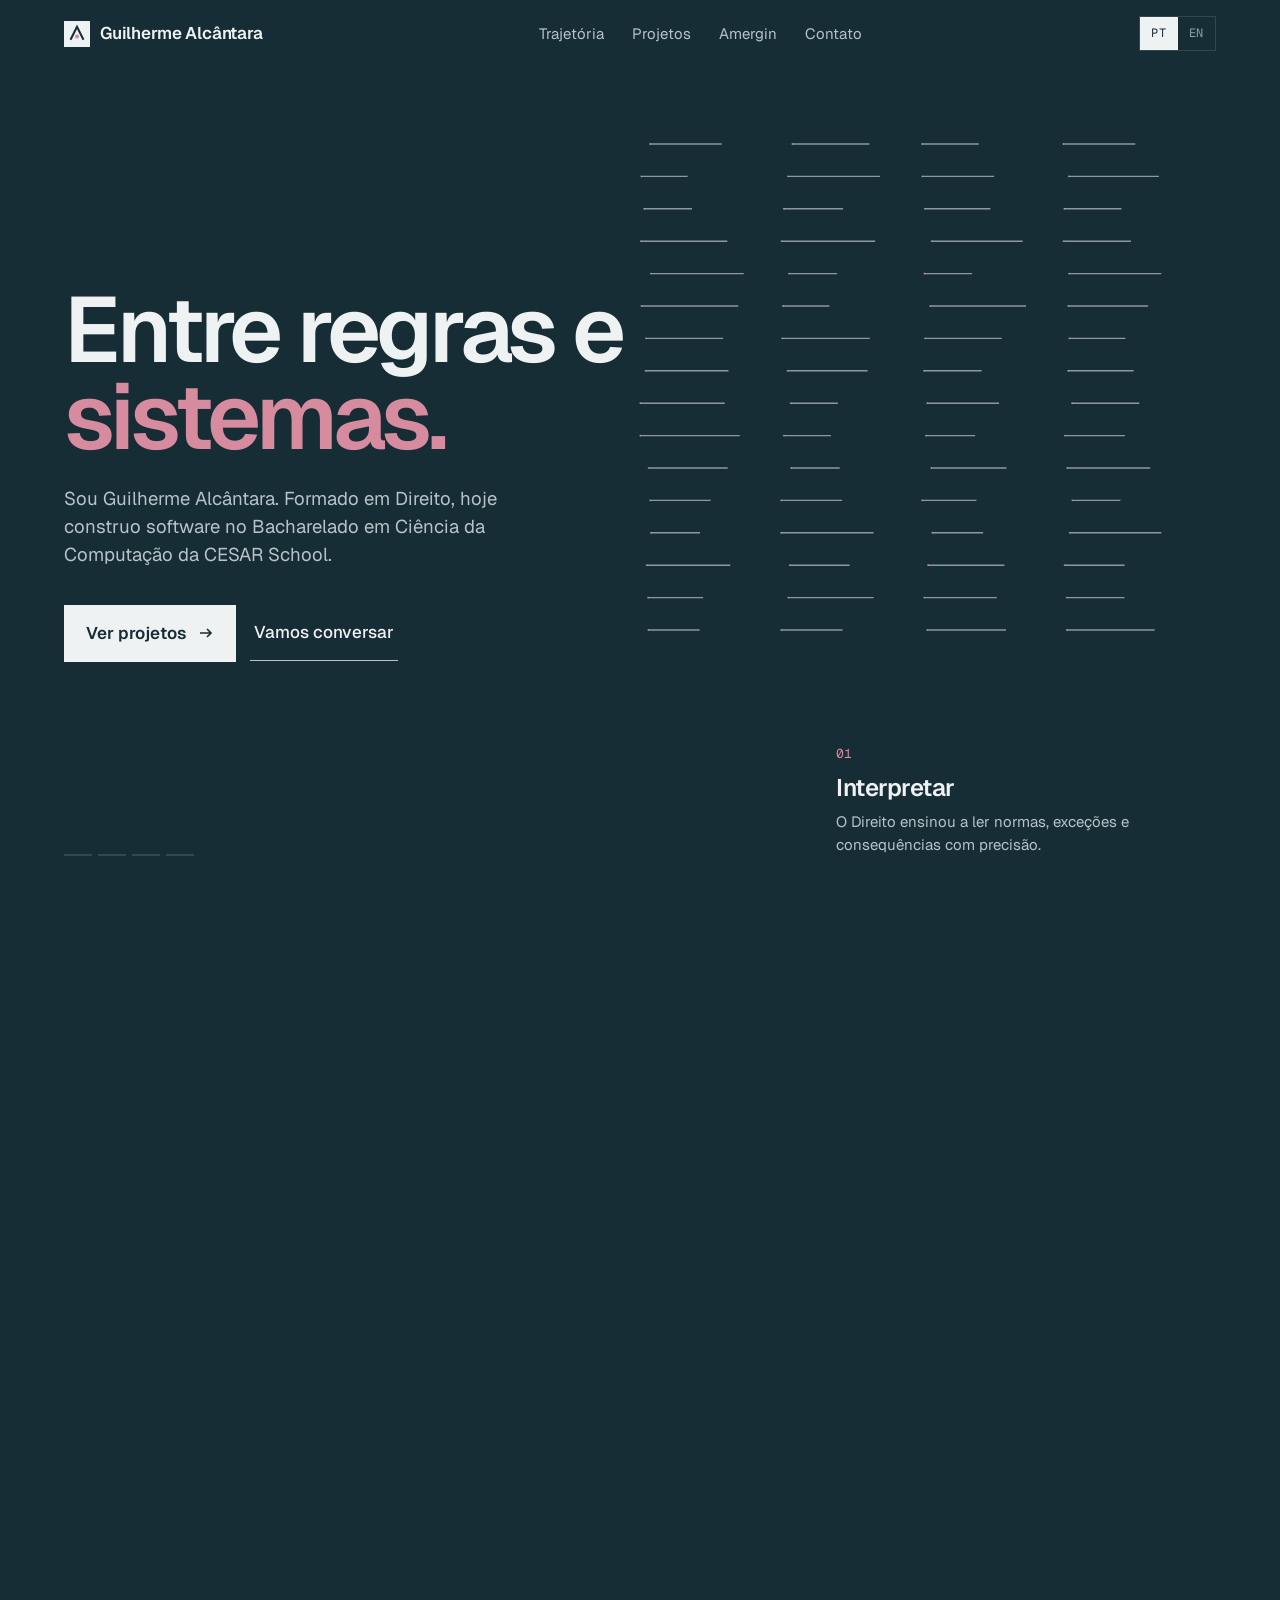
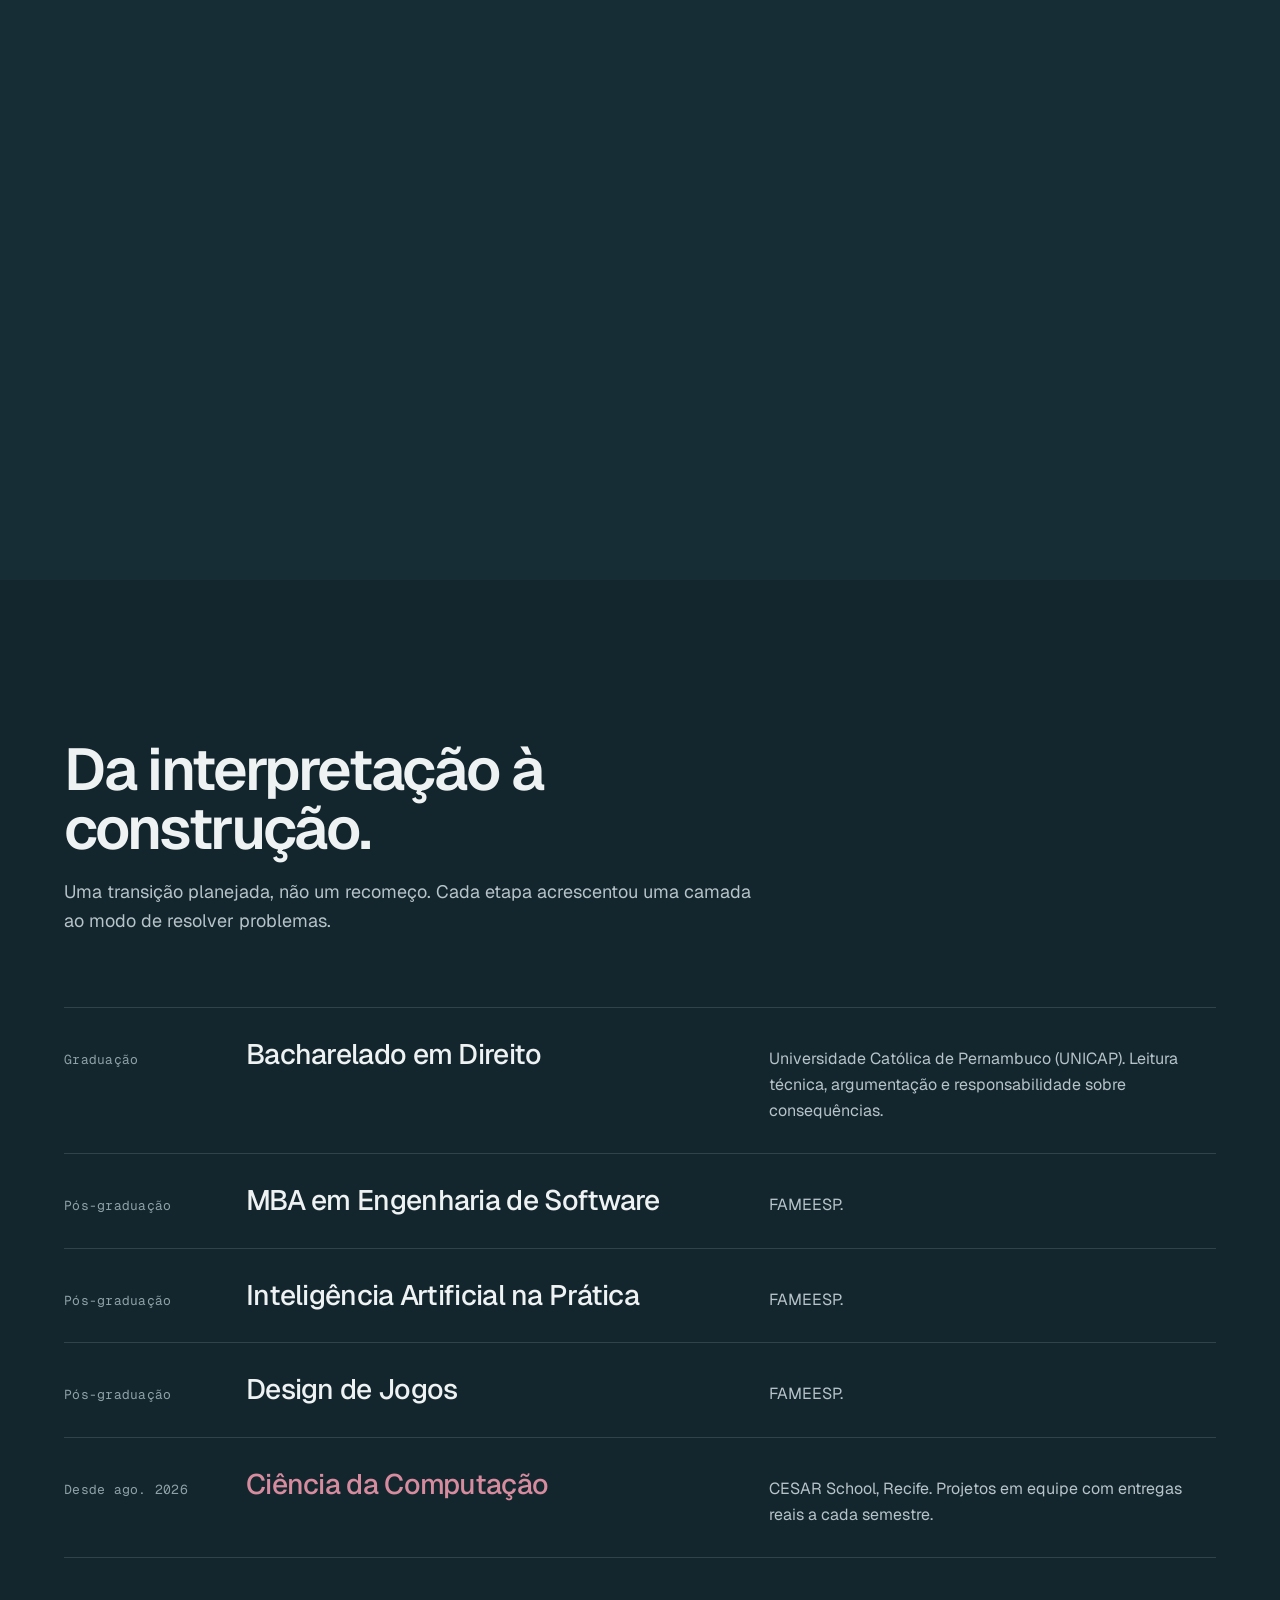
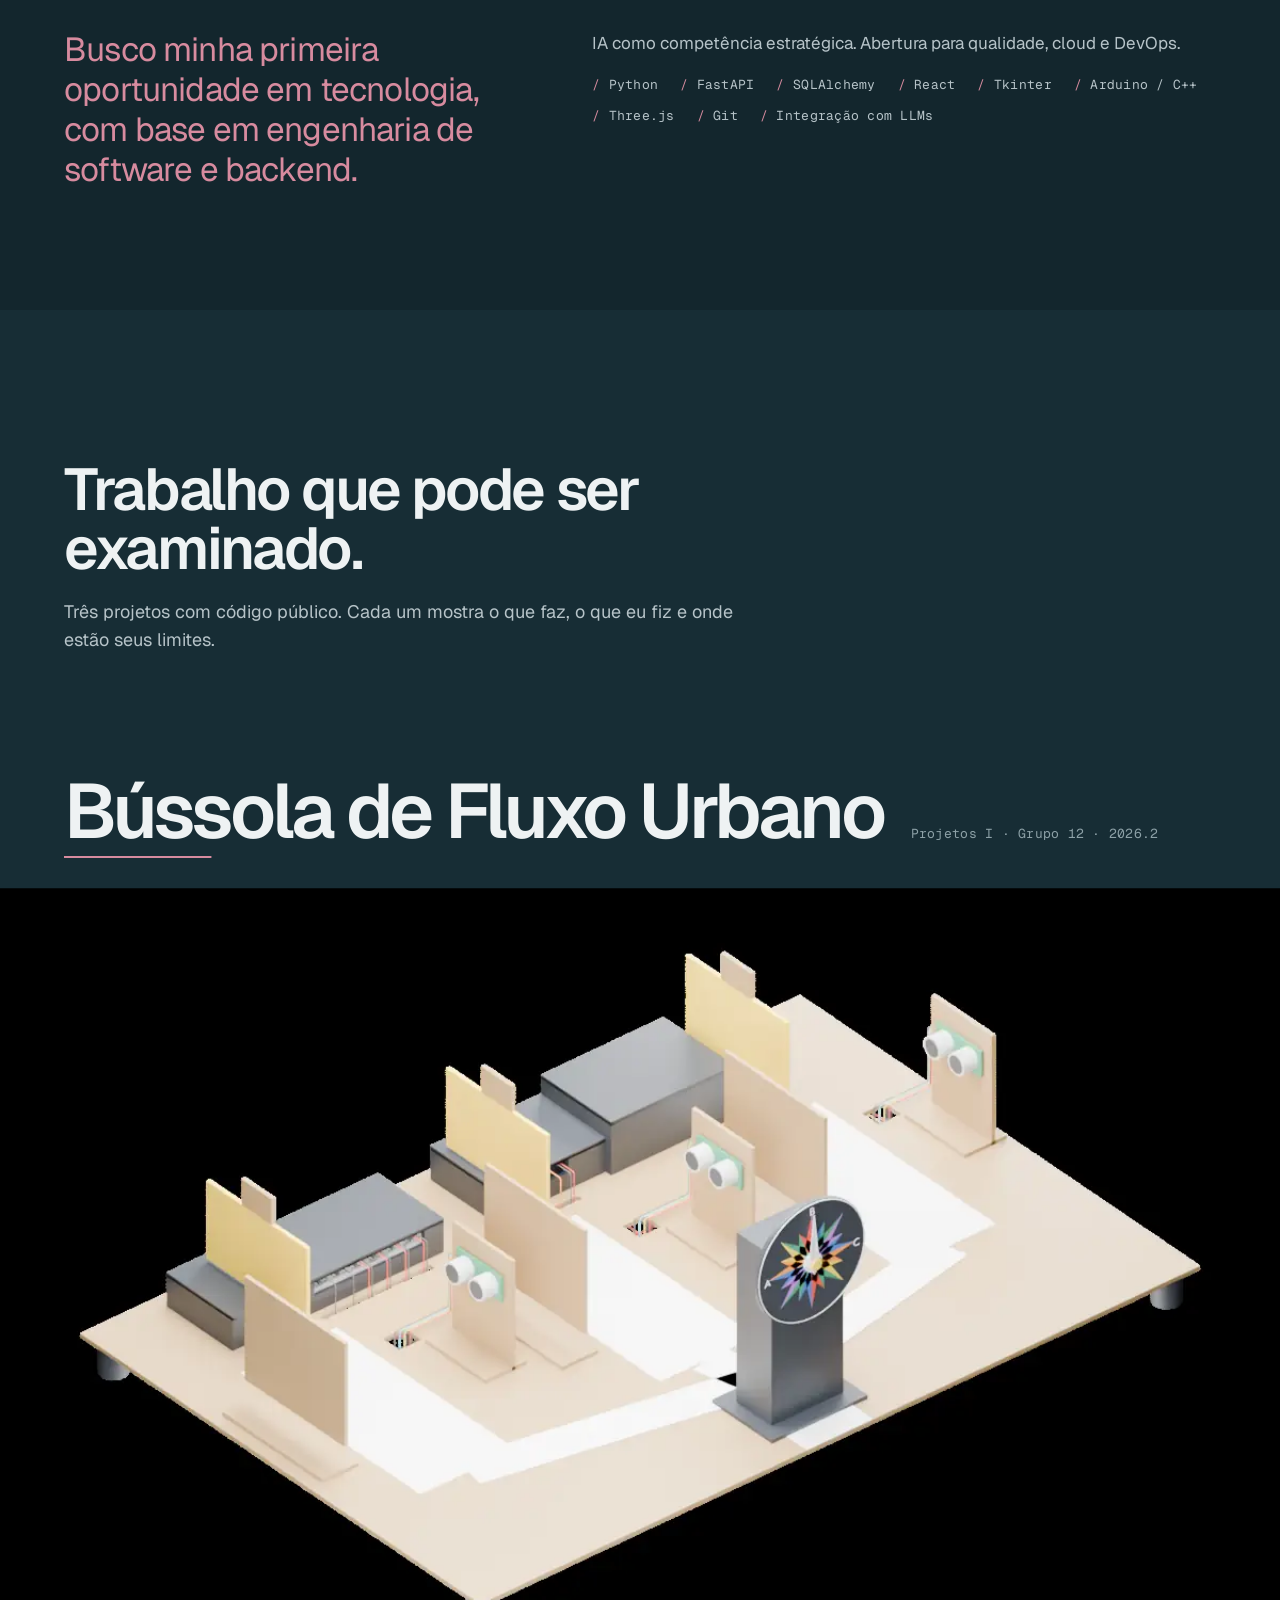
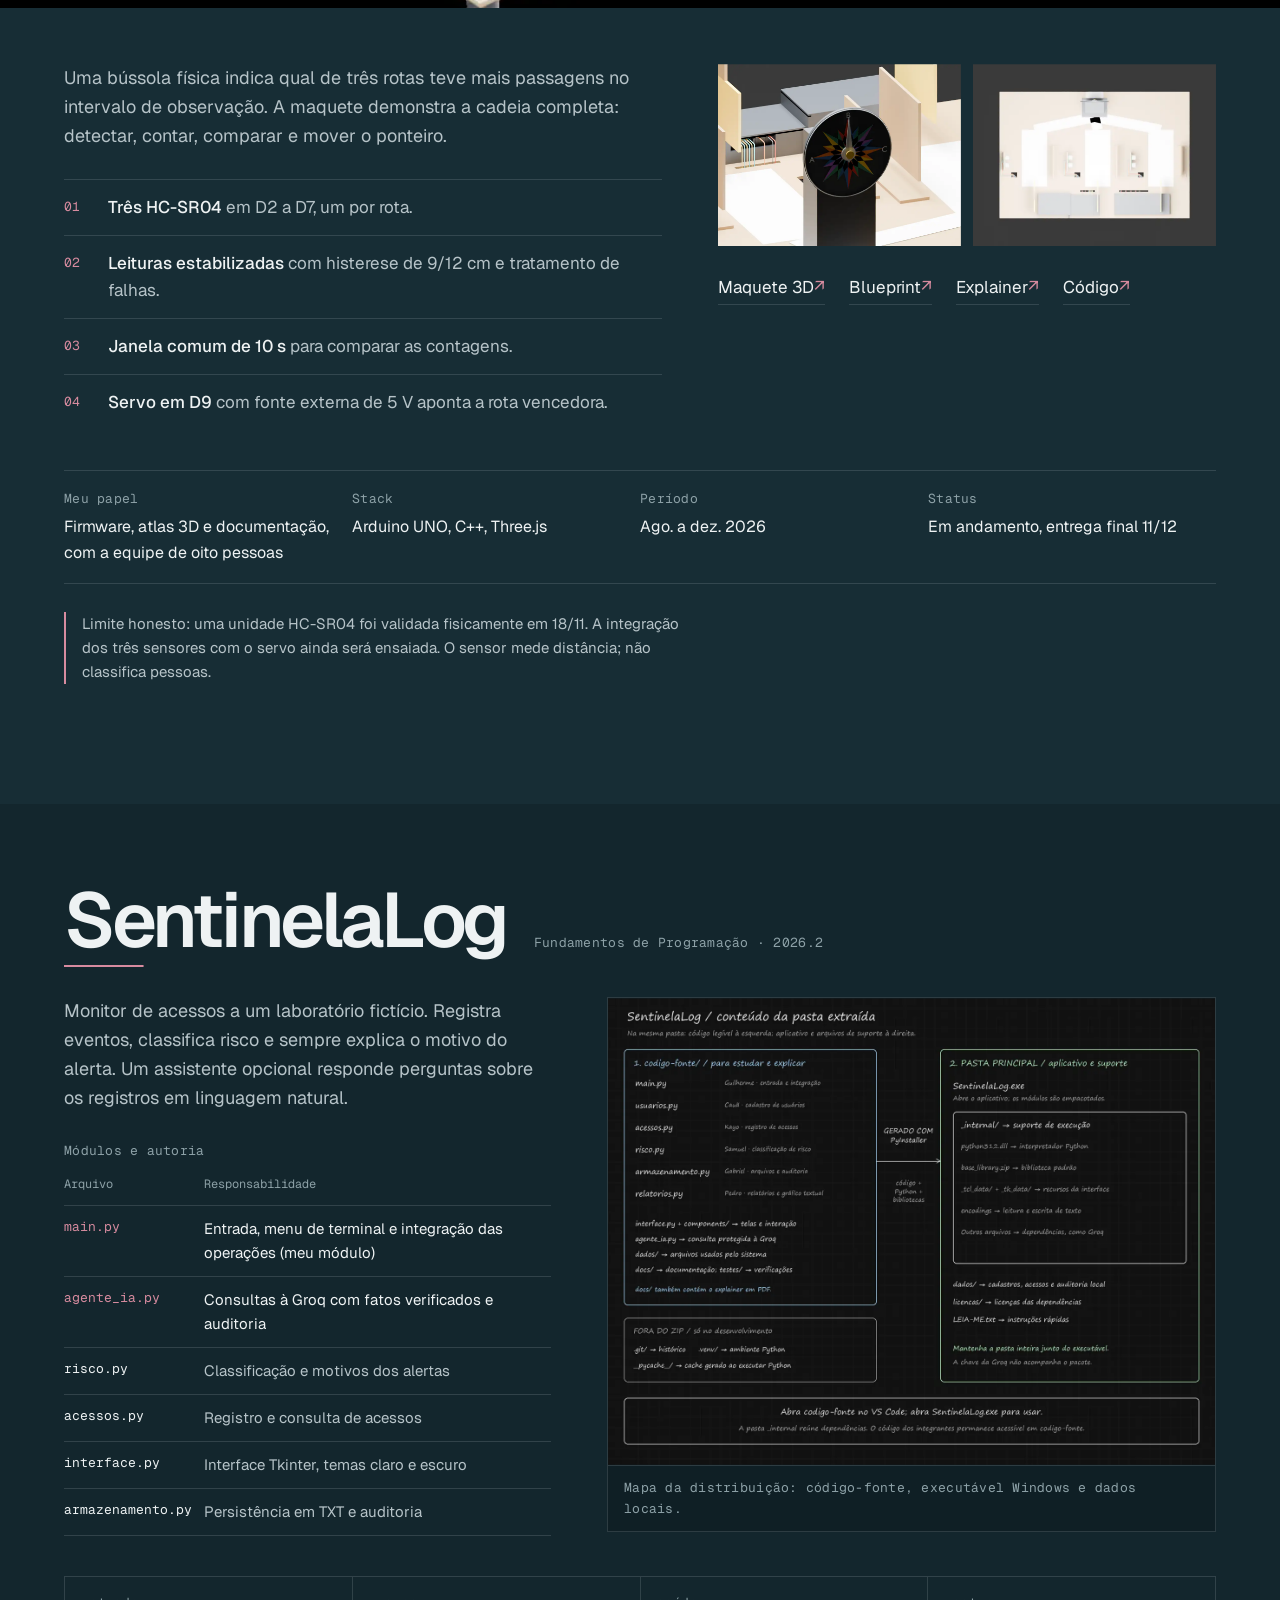
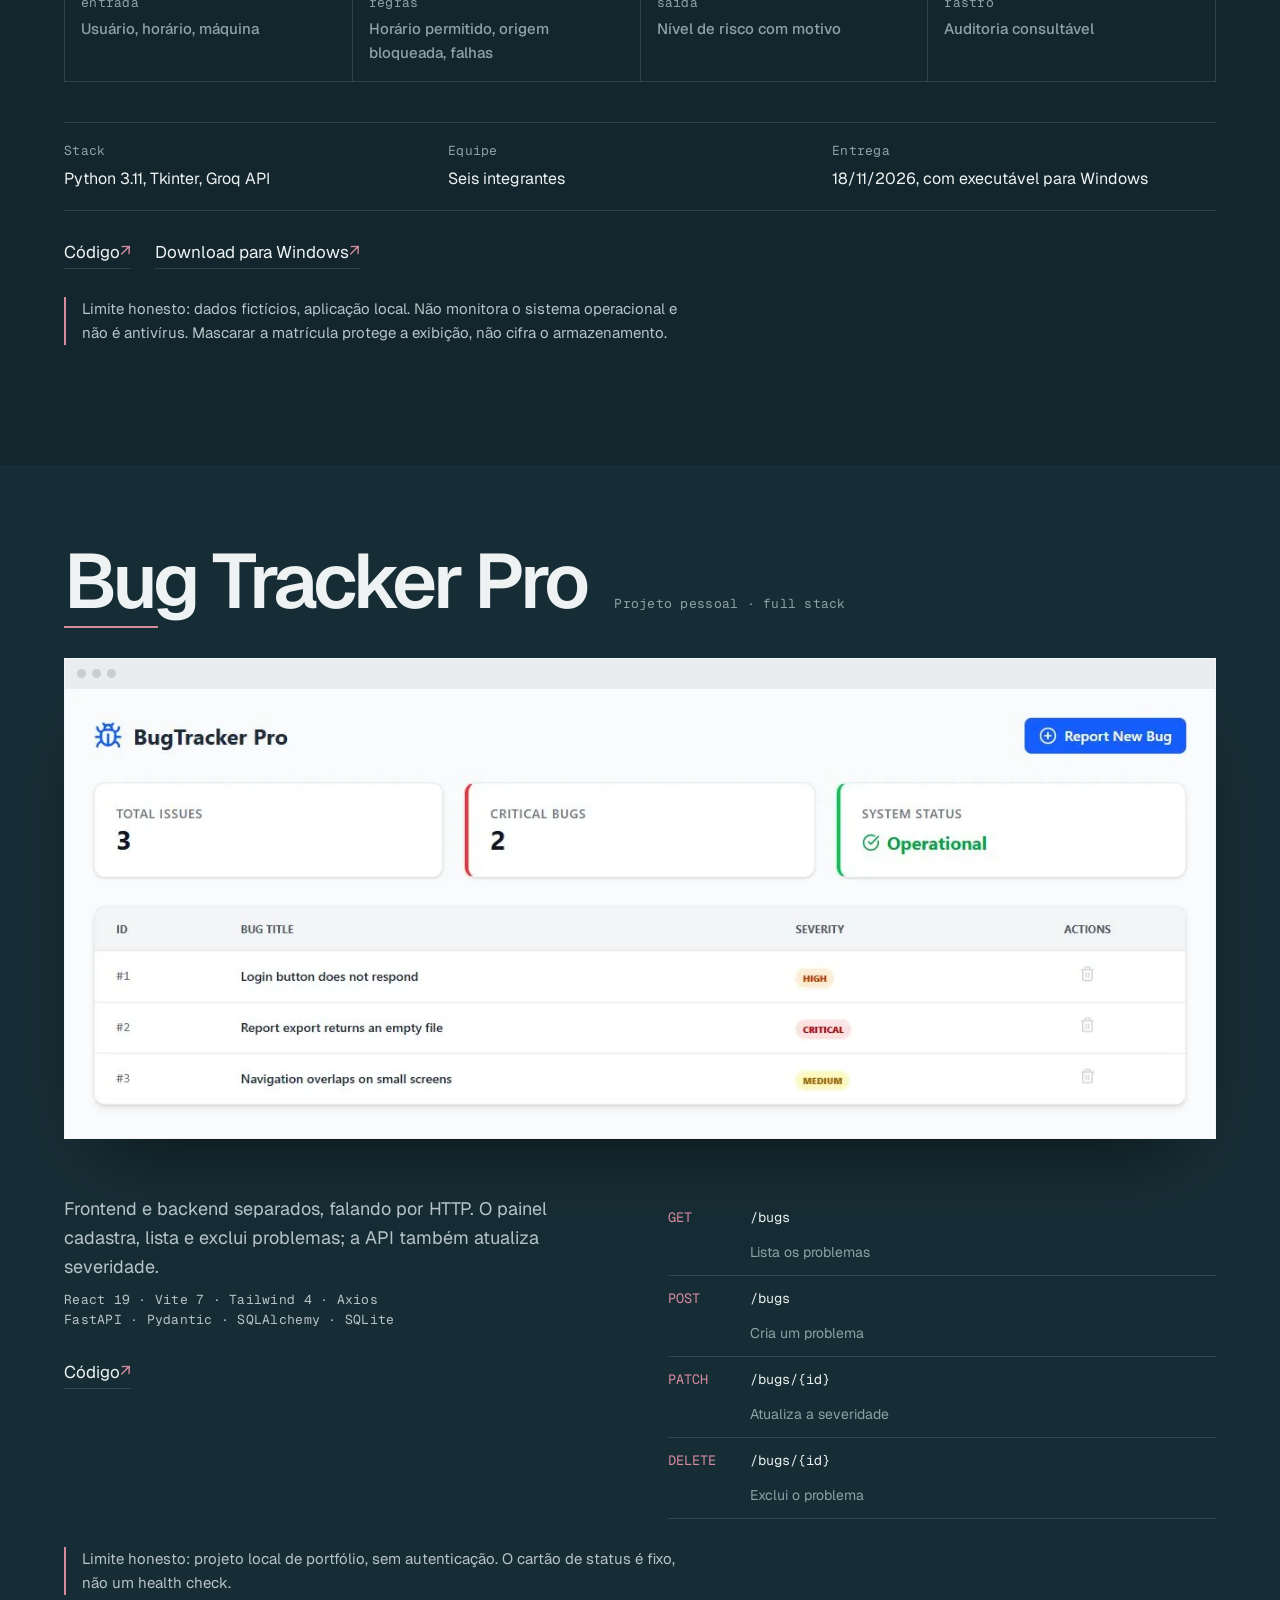
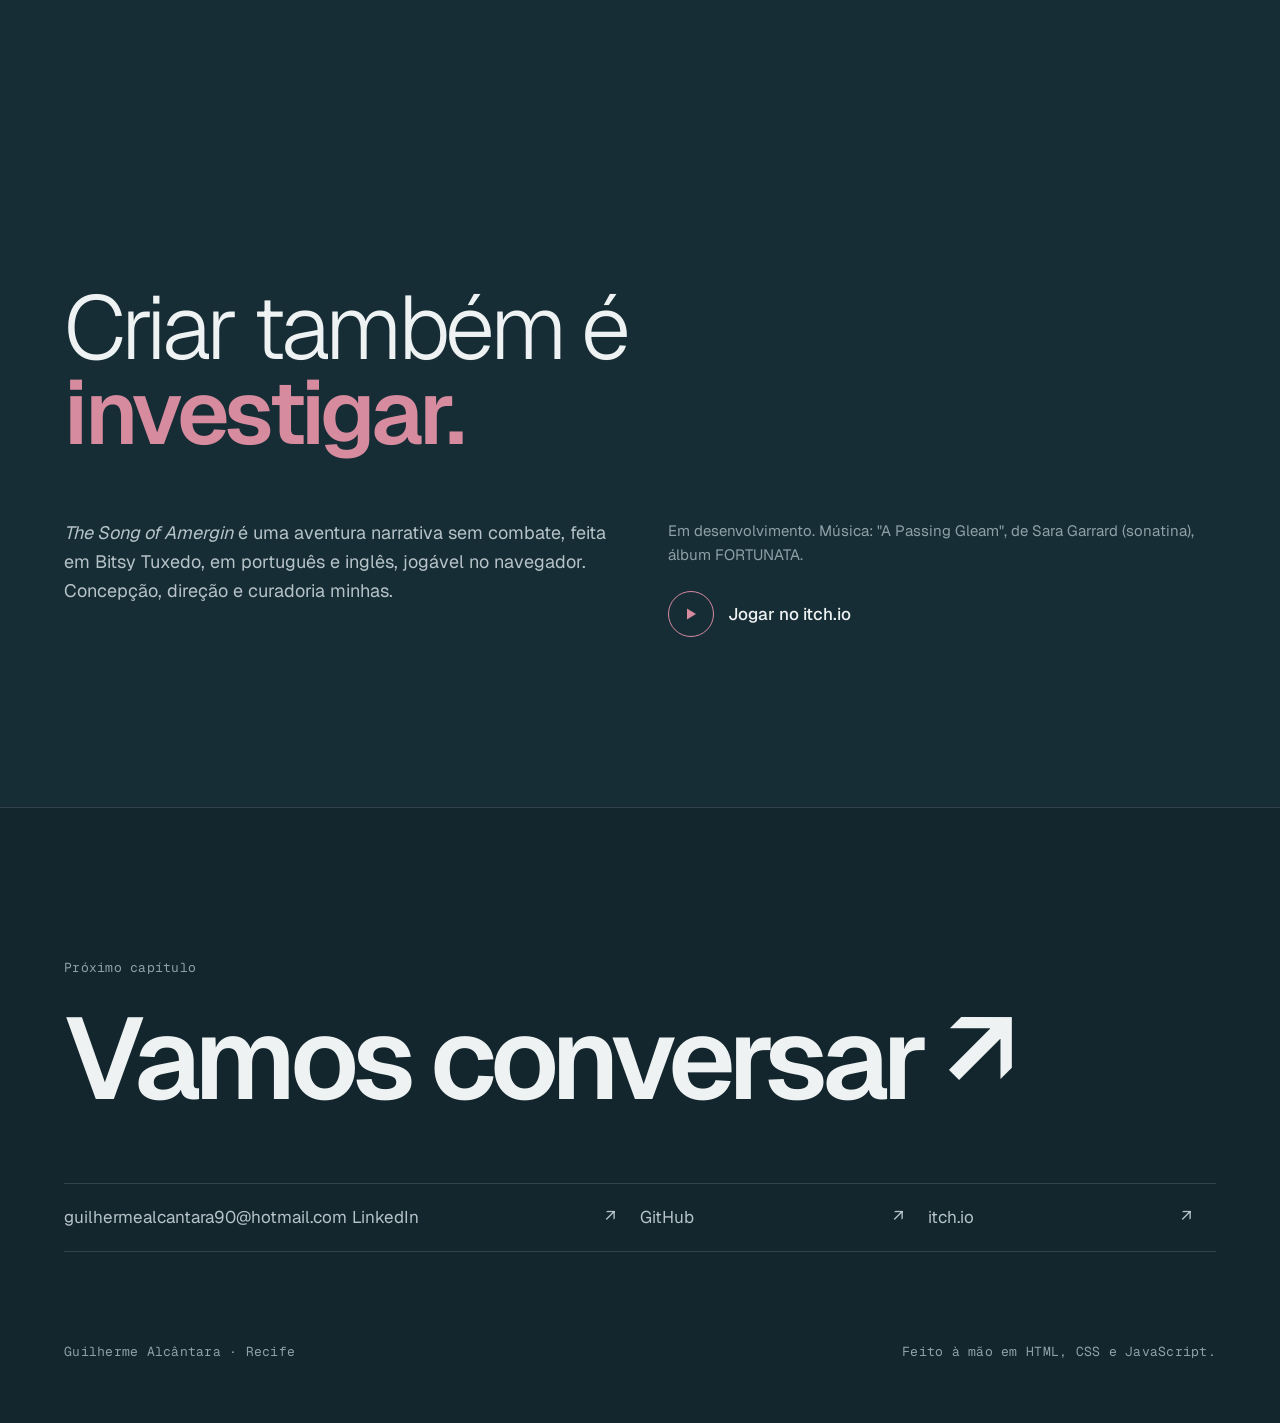
==== index.html @ 0f5896a1 "Remove link do currículo e legenda dos renders" ====
<!DOCTYPE html>
<html lang="pt-BR" data-lang="pt">
<head>
<meta charset="utf-8">
<meta name="viewport" content="width=device-width, initial-scale=1">
<title>Guilherme Alcântara · Engenharia de software</title>
<meta name="description" content="Portfólio de Guilherme Alcântara: do Direito à Ciência da Computação na CESAR School. Projetos em Python, Arduino, React e FastAPI.">
<meta name="theme-color" content="#172D35">
<meta property="og:title" content="Guilherme Alcântara · Entre regras e sistemas">
<meta property="og:description" content="Do Direito à Ciência da Computação. Projetos reais, com contexto, contribuição e limites.">
<meta property="og:type" content="website">
<meta property="og:locale" content="pt_BR">
<meta property="og:locale:alternate" content="en_US">
<meta name="twitter:card" content="summary">
<meta name="author" content="Guilherme Alcântara">
<link rel="icon" href="data:image/svg+xml,%3Csvg xmlns='http://www.w3.org/2000/svg' viewBox='0 0 64 64'%3E%3Crect width='64' height='64' fill='%23172D35'/%3E%3Cpath d='M16 46 L32 14 L48 46' stroke='%23EEF2F3' stroke-width='5' fill='none'/%3E%3Ccircle cx='32' cy='38' r='5' fill='%23D78B9F'/%3E%3C/svg%3E">
<link rel="preconnect" href="https://fonts.googleapis.com">
<link rel="preconnect" href="https://fonts.gstatic.com" crossorigin>
<link href="https://fonts.googleapis.com/css2?family=Geist:wght@300;400;500;600;700&family=Geist+Mono:wght@400;500&display=swap" rel="stylesheet">
<style>
:root{
  --field:#172D35; --field-2:#13262D; --field-3:#1D3842;
  --ink:#EEF2F3; --mineral:#B6C3C8; --dim:#8DA1A7;
  --accent:#D78B9F;
  --line:rgba(182,195,200,.18);
  --display:"Geist",system-ui,sans-serif; --mono:"Geist Mono",ui-monospace,monospace;
  --pad:clamp(20px,5vw,72px);
}
*{box-sizing:border-box;margin:0;padding:0}
html{scroll-behavior:smooth;background:var(--field)}
body{font-family:var(--display);color:var(--ink);background:var(--field);font-size:17px;line-height:1.6;-webkit-font-smoothing:antialiased;text-rendering:optimizeLegibility;overflow-x:hidden}
html[data-lang="pt"] [lang="en"]{display:none!important}
html[data-lang="en"] [lang="pt-BR"]{display:none!important}
a{color:inherit}
img{display:block;max-width:100%;height:auto}
::selection{background:var(--accent);color:var(--field)}
:focus-visible{outline:2px solid var(--accent);outline-offset:3px}
.skip{position:absolute;left:-999px;top:8px;background:var(--ink);color:var(--field);padding:8px 14px;z-index:99}
.skip:focus{left:8px}
.mono{font-family:var(--mono);font-size:13px;letter-spacing:.02em}

/* nav */
.nav{position:fixed;inset:0 0 auto 0;z-index:50;display:flex;align-items:center;justify-content:space-between;gap:24px;height:68px;padding:0 var(--pad);transition:background .4s,border-color .4s;border-bottom:1px solid transparent}
.nav.solid{background:rgba(19,38,45,.86);backdrop-filter:blur(10px);-webkit-backdrop-filter:blur(10px);border-color:var(--line)}
.mark{white-space:nowrap;display:flex;align-items:center;gap:10px;text-decoration:none;font-weight:600;letter-spacing:-.01em}
.mark svg{width:26px;height:26px}
.nav ul{display:flex;gap:28px;list-style:none}
.nav ul a{text-decoration:none;color:var(--mineral);font-size:15px;position:relative;padding:4px 0}
.nav ul a:hover{color:var(--ink)}
.nav ul a::after{content:"";position:absolute;left:0;right:100%;bottom:-2px;height:1px;background:var(--accent);transition:right .35s cubic-bezier(.2,.7,.2,1)}
.nav ul a:hover::after{right:0}
.lang{display:flex;border:1px solid var(--line);font-family:var(--mono);font-size:12px}
.lang button{background:none;border:0;color:var(--dim);padding:7px 11px;cursor:pointer;font:inherit;letter-spacing:.06em}
.lang button[aria-pressed="true"]{background:var(--ink);color:var(--field)}
@media (max-width:820px){.nav ul{display:none}}
@media (max-width:380px){.mark span{font-size:15px}.nav{gap:12px}}

/* hero + journey */
.journey{position:relative;height:420vh}
.stage{position:sticky;top:0;height:100dvh;overflow:hidden}
#field{position:absolute;inset:0;width:100%;height:100%}
.hero{position:absolute;inset:0;display:grid;grid-template-columns:minmax(0,1.05fr) minmax(0,1fr);align-items:center;padding:96px var(--pad) 48px;pointer-events:none}
.hero-copy{pointer-events:auto;max-width:620px}
.hero h1{font-size:clamp(44px,7.2vw,104px);line-height:.94;letter-spacing:-.045em;font-weight:600}
.hero h1 em{font-style:normal;color:var(--accent)}
.hero p.sub{margin-top:26px;max-width:42ch;color:var(--mineral);font-size:clamp(17px,1.45vw,20px);line-height:1.5}
.hero-cta{margin-top:36px;display:flex;flex-wrap:wrap;gap:14px;align-items:center}
.cta-work{display:inline-flex;align-items:center;gap:12px;background:var(--ink);color:var(--field);text-decoration:none;font-weight:600;padding:15px 22px;transition:gap .3s, background .3s}
.cta-work:hover{gap:20px;background:#fff}
.cta-work svg{width:16px;height:16px}
.cta-li{display:inline-flex;align-items:center;gap:10px;color:var(--ink);text-decoration:none;padding:14px 4px;border-bottom:1px solid var(--mineral);font-weight:500}
.cta-li:hover{border-color:var(--accent);color:var(--accent)}
.chapters{position:absolute;right:var(--pad);bottom:44px;width:min(380px,40vw);pointer-events:none}
.chapter{position:absolute;bottom:0;left:0;right:0;opacity:0;transform:translateY(14px);transition:opacity .5s,transform .5s}
.chapter.on{opacity:1;transform:none}
.chapter .n{color:var(--accent)}
.chapter h2{font-size:24px;letter-spacing:-.02em;line-height:1.15;margin:8px 0 8px;font-weight:600}
.chapter p{color:var(--mineral);font-size:15px;line-height:1.55}
.progress{position:absolute;left:var(--pad);bottom:44px;display:flex;gap:6px}
.progress i{width:28px;height:2px;background:var(--line);position:relative;overflow:hidden}
.progress i b{position:absolute;inset:0;background:var(--accent);transform-origin:left;transform:scaleX(0)}
.static-story{position:absolute;width:1px;height:1px;overflow:hidden;clip:rect(0 0 0 0);white-space:nowrap}
@media (max-width:900px){
  .journey{height:320vh}
  .hero{grid-template-columns:1fr;align-items:end;padding-bottom:190px}
  .hero h1{font-size:clamp(40px,11vw,60px)}
  .chapters{left:var(--pad);right:var(--pad);width:auto;bottom:40px}
  .progress{bottom:16px}
}

/* sections */
section{position:relative}
.wrap{padding:0 var(--pad);max-width:1440px;margin:0 auto}
.h2{font-size:clamp(34px,4.6vw,64px);line-height:1;letter-spacing:-.04em;font-weight:600;max-width:16ch}
.lede{color:var(--mineral);max-width:58ch;margin-top:20px;font-size:18px}

/* trajectory: ruled ledger */
.trajectory{padding:160px 0 120px;background:var(--field-2)}
.ledger{margin-top:72px;border-top:1px solid var(--line)}
.row{display:grid;grid-template-columns:150px minmax(0,1.1fr) minmax(0,1fr);gap:32px;padding:30px 0;border-bottom:1px solid var(--line);align-items:baseline}
.row .when{color:var(--dim)}
.row h3{font-size:clamp(22px,2.2vw,30px);letter-spacing:-.025em;line-height:1.15;font-weight:500}
.row p{color:var(--mineral);font-size:16px}
.row.now h3{color:var(--accent)}
@media (max-width:820px){.row{grid-template-columns:1fr;gap:8px}}
.aim{margin-top:72px;display:grid;grid-template-columns:minmax(0,1fr) minmax(0,1.3fr);gap:48px;align-items:start}
.aim blockquote{font-size:clamp(24px,2.6vw,36px);line-height:1.2;letter-spacing:-.025em}
.aim blockquote span{color:var(--accent)}
.aim ul{list-style:none;display:flex;flex-wrap:wrap;gap:10px 22px;color:var(--mineral)}
.aim li::before{content:"/ ";color:var(--accent)}
@media (max-width:820px){.aim{grid-template-columns:1fr}}

/* cases */
.cases-intro{padding-top:150px;padding-bottom:40px}
.case{padding:80px 0 120px}
.case-head{display:flex;flex-wrap:wrap;align-items:baseline;gap:12px 28px;margin-bottom:40px}
.case-head h3{font-size:clamp(40px,6vw,92px);letter-spacing:-.05em;line-height:.95;font-weight:600}
.case-head .meta{color:var(--dim)}
.facts{display:grid;grid-template-columns:repeat(auto-fit,minmax(160px,1fr));gap:0;border-top:1px solid var(--line);margin-top:40px}
.facts div{padding:18px 18px 18px 0;border-bottom:1px solid var(--line)}
.facts dt{color:var(--dim)}
.facts dd{font-size:16px;margin-top:4px}

/* bussola: full-bleed image + overlay notes */
.bussola .bleed{position:relative;margin:0 calc(var(--pad)*-1);overflow:hidden}
.duo{overflow:hidden}.scheme{overflow:hidden}
.bussola .bleed img{width:100%;aspect-ratio:16/9;object-fit:cover;background:#000}
.bussola .grid{display:grid;grid-template-columns:minmax(0,1.2fr) minmax(0,1fr);gap:56px;margin-top:56px}
.bussola .pins{list-style:none;counter-reset:p}
.bussola .pins li{display:grid;grid-template-columns:44px 1fr;padding:14px 0;border-top:1px solid var(--line);color:var(--mineral)}
.bussola .pins li b{color:var(--ink);font-weight:500}
.bussola .pins li::before{counter-increment:p;content:counter(p,decimal-leading-zero);font-family:var(--mono);font-size:13px;color:var(--accent);padding-top:3px}
.duo{display:grid;grid-template-columns:1fr 1fr;gap:12px;margin-top:12px}
.duo img{aspect-ratio:4/3;object-fit:cover;width:100%;background:#0d1b20}
.links{display:flex;flex-wrap:wrap;gap:8px 24px;margin-top:28px}
.links a{color:var(--ink);text-decoration:none;border-bottom:1px solid var(--line);padding-bottom:2px}
.links a:hover{border-color:var(--accent)}
.links a::after{content:" \2197";color:var(--accent);display:inline-block;transition:transform .3s cubic-bezier(.2,.7,.2,1)}
.links a:hover::after{transform:translate(3px,-3px)}
.limit{margin-top:28px;padding-left:16px;border-left:2px solid var(--accent);color:var(--mineral);font-size:15px;max-width:62ch}
@media (max-width:900px){.bussola .grid{grid-template-columns:1fr}}

/* sentinela: modules table + scheme */
.sentinela{background:var(--field-2)}
.sent-grid{display:grid;grid-template-columns:minmax(0,1fr) minmax(0,1.25fr);gap:56px;align-items:start}
.modules{width:100%;border-collapse:collapse;font-size:15px;margin-top:28px}
.modules th{font-family:var(--mono);font-weight:400;font-size:12px;color:var(--dim);text-align:left;padding:10px 0;border-bottom:1px solid var(--line)}
.modules td{padding:11px 12px 11px 0;border-bottom:1px solid var(--line);vertical-align:top;color:var(--mineral)}
.modules td:first-child{font-family:var(--mono);font-size:13px;color:var(--ink);white-space:nowrap}
.modules tr.mine td{color:var(--ink)}
.modules tr.mine td:first-child{color:var(--accent)}
.scheme{border:1px solid var(--line);background:#0f1f25}
.scheme img{width:100%}
.scheme figcaption{padding:12px 16px;color:var(--dim);border-top:1px solid var(--line)}
.risk{margin-top:40px;display:flex;align-items:stretch;gap:0;border:1px solid var(--line)}
.risk div{flex:1;padding:16px;border-right:1px solid var(--line)}
.risk div:last-child{border-right:0}
.risk span{display:block;color:var(--dim)}
.risk strong{display:block;font-weight:500;margin-top:4px;font-size:15px}
@media (max-width:900px){.sent-grid{grid-template-columns:1fr}.risk{flex-direction:column}.risk div{border-right:0;border-bottom:1px solid var(--line)}}

/* bug tracker: browser frame + API contract */
.frame{border:1px solid var(--line);background:#fff;box-shadow:0 40px 80px -40px rgba(0,0,0,.6);transform:perspective(1600px) rotateX(var(--rx,6deg));transform-origin:50% 100%;transition:transform .2s linear}
.frame .bar{height:30px;background:#e9edef;display:flex;align-items:center;gap:6px;padding:0 12px}
.frame .bar i{width:9px;height:9px;border-radius:50%;background:#c7cfd2}
.api{margin-top:56px;display:grid;grid-template-columns:minmax(0,1fr) minmax(0,1fr);gap:56px}
.endpoints{list-style:none;font-family:var(--mono);font-size:13.5px}
.endpoints li{display:grid;grid-template-columns:70px 1fr;gap:12px;padding:12px 0;border-bottom:1px solid var(--line)}
.endpoints li span{color:var(--accent)}
.endpoints li em{grid-column:2;font-style:normal;font-family:var(--display);font-size:14px;color:var(--dim)}
.stack{color:var(--mineral);margin-top:8px}
@media (max-width:900px){.api{grid-template-columns:1fr}}

/* amergin */
.amergin{padding:170px 0;text-align:left;overflow:hidden}
.amergin .verse{font-size:clamp(40px,7vw,112px);line-height:.95;letter-spacing:-.05em;font-weight:300;max-width:13ch}
.amergin .verse b{font-weight:600;color:var(--accent)}
.amergin .body{display:grid;grid-template-columns:minmax(0,1fr) minmax(0,1fr);gap:56px;margin-top:64px}
.cta-play{display:inline-flex;align-items:center;gap:14px;text-decoration:none;color:var(--ink);font-weight:500;margin-top:24px}
.cta-play i{width:46px;height:46px;border:1px solid var(--accent);border-radius:50%;display:grid;place-items:center;transition:background .3s}
.cta-play i svg{width:14px;height:14px;fill:var(--accent);transition:fill .3s}
.cta-play:hover i{background:var(--accent)}
.cta-play:hover i svg{fill:var(--field)}
@media (max-width:820px){.amergin .body{grid-template-columns:1fr}}

/* contact */
.contact{padding:150px 0 60px;background:var(--field-2);border-top:1px solid var(--line)}
.contact .big{display:block;font-size:clamp(44px,9vw,150px);letter-spacing:-.055em;line-height:.9;font-weight:600;text-decoration:none;margin-top:28px;transition:color .3s}
.contact .big:hover{color:var(--accent)}
.contact .big span{display:inline-block;transition:transform .4s cubic-bezier(.2,.7,.2,1)}
.contact .big:hover span{transform:translate(10px,-10px)}
.channels{margin-top:72px;display:grid;grid-template-columns:repeat(auto-fit,minmax(200px,1fr));border-top:1px solid var(--line)}
.channels a{padding:20px 0;text-decoration:none;border-bottom:1px solid var(--line);display:flex;justify-content:space-between;padding-right:24px;color:var(--mineral)}
.channels a:hover{color:var(--ink)}
.foot{margin-top:90px;display:flex;flex-wrap:wrap;justify-content:space-between;gap:12px;color:var(--dim)}

/* media reveal: visible from the start, the frame opens */
.bleed img,.duo img,.scheme img{clip-path:inset(4% 4% 4% 4%);transition:clip-path 1.2s cubic-bezier(.2,.7,.2,1),transform 1.2s cubic-bezier(.2,.7,.2,1);transform:scale(1.04)}
.in .duo img,.bleed.in img,.scheme.in img{clip-path:inset(0);transform:none}
.duo img:hover{transform:scale(1.02)!important}
.case-head h3{position:relative}
.case-head h3::after{content:"";position:absolute;left:0;bottom:-10px;height:2px;width:100%;background:var(--accent);transform:scaleX(0);transform-origin:left;transition:transform 1s .2s cubic-bezier(.2,.7,.2,1)}
.case-head.in h3::after{transform:scaleX(.18)}
.endpoints li{transition:padding-left .3s}
.endpoints li:hover{padding-left:8px}
.modules tbody tr{transition:background .25s}
.modules tbody tr:hover{background:rgba(238,242,243,.04)}
/* case rail */
.rail{position:fixed;right:16px;top:50%;transform:translateY(-50%);z-index:40;display:flex;flex-direction:column;gap:14px;opacity:0;pointer-events:none;transition:opacity .4s}
.rail.show{opacity:1;pointer-events:auto}
.rail a{display:flex;align-items:center;gap:10px;justify-content:flex-end;text-decoration:none;color:var(--dim);font-family:var(--mono);font-size:12px}
.rail a i{width:18px;height:1px;background:currentColor;transition:width .3s}
.rail a.on{color:var(--ink)}
.rail a.on i{width:34px;background:var(--accent)}
.rail a span{opacity:0;transform:translateX(6px);transition:opacity .3s,transform .3s}
.rail a span{background:var(--field-2);padding:2px 6px}
.rail a:hover span,.rail a:focus-visible span{opacity:1;transform:none}
@media (max-width:1100px){.rail{display:none}}
/* reveal: start visible, slight offset only */
.rise{transform:translateY(22px);transition:transform .9s cubic-bezier(.2,.7,.2,1)}
.rise.in{transform:none}

@media (prefers-reduced-motion:reduce){
  html{scroll-behavior:auto}
  .journey{height:auto}
  .stage{position:relative;height:100dvh}
  .chapters,.progress{display:none}
  .static-story{position:static;width:auto;height:auto;overflow:visible;clip:auto;white-space:normal;display:block;padding:80px 0 0;background:var(--field)}
  .static-story ol{list-style:none;display:grid;grid-template-columns:repeat(auto-fit,minmax(220px,1fr));gap:32px;border-top:1px solid var(--line);padding-top:32px}
  .static-story h2{font-size:22px;font-weight:600;margin:6px 0}
  .static-story p{color:var(--mineral);font-size:15px}
  .rise{transform:none;transition:none}
  .frame{transform:none!important}
  .bleed img,.duo img,.scheme img{clip-path:none;transform:none}
  .case-head h3::after{transform:scaleX(.18)}
  *{transition:none!important}
}
</style>
</head>
<body>
<a class="skip" href="#trajetoria"><span lang="pt-BR">Pular para o conteúdo</span><span lang="en">Skip to content</span></a>

<header class="nav" id="nav">
  <a class="mark" href="#top" aria-label="Guilherme Alcântara">
    <svg viewBox="0 0 64 64" aria-hidden="true"><rect width="64" height="64" fill="#EEF2F3"/><path d="M16 46 L32 14 L48 46" stroke="#172D35" stroke-width="5" fill="none"/><circle cx="32" cy="38" r="5" fill="#D78B9F"/></svg>
    <span>Guilherme Alcântara</span>
  </a>
  <nav aria-label="Principal / Main">
    <ul>
      <li><a href="#trajetoria"><span lang="pt-BR">Trajetória</span><span lang="en">Path</span></a></li>
      <li><a href="#projetos"><span lang="pt-BR">Projetos</span><span lang="en">Work</span></a></li>
      <li><a href="#amergin">Amergin</a></li>
      <li><a href="#contato"><span lang="pt-BR">Contato</span><span lang="en">Contact</span></a></li>
    </ul>
  </nav>
  <div class="lang" role="group" aria-label="Idioma / Language">
    <button type="button" data-set="pt" aria-pressed="true">PT</button>
    <button type="button" data-set="en" aria-pressed="false">EN</button>
  </div>
</header>

<main id="top">
<div class="journey" id="journey">
  <div class="stage">
    <canvas id="field" aria-hidden="true"></canvas>
    <div class="hero">
      <div class="hero-copy">
        <h1><span lang="pt-BR">Entre regras e <em>sistemas.</em></span><span lang="en">Between rules and <em>systems.</em></span></h1>
        <p class="sub">
          <span lang="pt-BR">Sou Guilherme Alcântara. Formado em Direito, hoje construo software no Bacharelado em Ciência da Computação da CESAR School.</span>
          <span lang="en">I'm Guilherme Alcântara. Trained in law, I now build software as a Computer Science undergraduate at CESAR School.</span>
        </p>
        <div class="hero-cta">
          <a class="cta-work" href="#projetos"><span lang="pt-BR">Ver projetos</span><span lang="en">See projects</span><svg viewBox="0 0 16 16" aria-hidden="true"><path d="M2 8h11M9 4l4 4-4 4" stroke="currentColor" stroke-width="1.6" fill="none"/></svg></a>
          <a class="cta-li" href="#contato"><span lang="pt-BR">Vamos conversar</span><span lang="en">Let's talk</span></a>
        </div>
      </div>
    </div>
    <div class="chapters" aria-hidden="true">
      <div class="chapter" data-c="0"><span class="mono n">01</span><h2 lang="pt-BR">Interpretar</h2><h2 lang="en">Interpret</h2><p lang="pt-BR">O Direito ensinou a ler normas, exceções e consequências com precisão.</p><p lang="en">Law taught me to read rules, exceptions and consequences with precision.</p></div>
      <div class="chapter" data-c="1"><span class="mono n">02</span><h2 lang="pt-BR">Conectar</h2><h2 lang="en">Connect</h2><p lang="pt-BR">Regras soltas viram relações: entradas, estados e decisões.</p><p lang="en">Loose rules become relations: inputs, states and decisions.</p></div>
      <div class="chapter" data-c="2"><span class="mono n">03</span><h2 lang="pt-BR">Construir</h2><h2 lang="en">Build</h2><p lang="pt-BR">Relações viram código que roda: Python, Arduino, APIs e interfaces.</p><p lang="en">Relations become running code: Python, Arduino, APIs and interfaces.</p></div>
      <div class="chapter" data-c="3"><span class="mono n">04</span><h2 lang="pt-BR">Orientar</h2><h2 lang="en">Orient</h2><p lang="pt-BR">Um sistema bom aponta uma direção, e explica por que apontou.</p><p lang="en">A good system points somewhere, and explains why.</p></div>
    </div>
    <div class="progress" aria-hidden="true"><i><b></b></i><i><b></b></i><i><b></b></i><i><b></b></i></div>
  </div>
</div>

<div class="static-story">
  <div class="wrap">
    <ol>
      <li><span class="mono">01</span><h2 lang="pt-BR">Interpretar</h2><h2 lang="en">Interpret</h2><p lang="pt-BR">O Direito ensinou a ler normas, exceções e consequências com precisão.</p><p lang="en">Law taught me to read rules, exceptions and consequences with precision.</p></li>
      <li><span class="mono">02</span><h2 lang="pt-BR">Conectar</h2><h2 lang="en">Connect</h2><p lang="pt-BR">Regras soltas viram relações: entradas, estados e decisões.</p><p lang="en">Loose rules become relations: inputs, states and decisions.</p></li>
      <li><span class="mono">03</span><h2 lang="pt-BR">Construir</h2><h2 lang="en">Build</h2><p lang="pt-BR">Relações viram código que roda: Python, Arduino, APIs e interfaces.</p><p lang="en">Relations become running code: Python, Arduino, APIs and interfaces.</p></li>
      <li><span class="mono">04</span><h2 lang="pt-BR">Orientar</h2><h2 lang="en">Orient</h2><p lang="pt-BR">Um sistema bom aponta uma direção, e explica por que apontou.</p><p lang="en">A good system points somewhere, and explains why.</p></li>
    </ol>
  </div>
</div>

<section class="trajectory" id="trajetoria" aria-labelledby="t-traj">
  <div class="wrap">
    <h2 class="h2 rise" id="t-traj"><span lang="pt-BR">Da interpretação à construção.</span><span lang="en">From interpretation to construction.</span></h2>
    <p class="lede rise"><span lang="pt-BR">Uma transição planejada, não um recomeço. Cada etapa acrescentou uma camada ao modo de resolver problemas.</span><span lang="en">A planned transition, not a restart. Each stage added a layer to how I solve problems.</span></p>
    <div class="ledger">
      <div class="row rise">
        <span class="mono when"><span lang="pt-BR">Graduação</span><span lang="en">Degree</span></span>
        <h3><span lang="pt-BR">Bacharelado em Direito</span><span lang="en">Bachelor of Laws</span></h3>
        <p><span lang="pt-BR">Universidade Católica de Pernambuco (UNICAP). Leitura técnica, argumentação e responsabilidade sobre consequências.</span><span lang="en">Catholic University of Pernambuco (UNICAP). Technical reading, argumentation and accountability for consequences.</span></p>
      </div>
      <div class="row rise">
        <span class="mono when"><span lang="pt-BR">Pós-graduação</span><span lang="en">Postgraduate</span></span>
        <h3><span lang="pt-BR">MBA em Engenharia de Software</span><span lang="en">MBA in Software Engineering</span></h3>
        <p>FAMEESP.</p>
      </div>
      <div class="row rise">
        <span class="mono when"><span lang="pt-BR">Pós-graduação</span><span lang="en">Postgraduate</span></span>
        <h3><span lang="pt-BR">Inteligência Artificial na Prática</span><span lang="en">Applied Artificial Intelligence</span></h3>
        <p>FAMEESP.</p>
      </div>
      <div class="row rise">
        <span class="mono when"><span lang="pt-BR">Pós-graduação</span><span lang="en">Postgraduate</span></span>
        <h3><span lang="pt-BR">Design de Jogos</span><span lang="en">Game Design</span></h3>
        <p>FAMEESP.</p>
      </div>
      <div class="row now rise">
        <span class="mono when"><span lang="pt-BR">Desde ago. 2026</span><span lang="en">Since Aug 2026</span></span>
        <h3><span lang="pt-BR">Ciência da Computação</span><span lang="en">Computer Science</span></h3>
        <p><span lang="pt-BR">CESAR School, Recife. Projetos em equipe com entregas reais a cada semestre.</span><span lang="en">CESAR School, Recife. Team projects with real deliverables every semester.</span></p>
      </div>
    </div>
    <div class="aim">
      <blockquote class="rise"><span lang="pt-BR">Busco minha primeira oportunidade em tecnologia, com base em <span>engenharia de software e backend.</span></span><span lang="en">Looking for my first role in tech, grounded in <span>software engineering and backend.</span></span></blockquote>
      <div class="rise">
        <p style="color:var(--mineral);margin-bottom:18px"><span lang="pt-BR">IA como competência estratégica. Abertura para qualidade, cloud e DevOps.</span><span lang="en">AI as a strategic skill. Open to quality, cloud and DevOps.</span></p>
        <ul class="mono">
          <li>Python</li><li>FastAPI</li><li>SQLAlchemy</li><li>React</li><li>Tkinter</li><li>Arduino / C++</li><li>Three.js</li><li>Git</li><li><span lang="pt-BR">Integração com LLMs</span><span lang="en">LLM integration</span></li>
        </ul>
      </div>
    </div>
  </div>
</section>

<section id="projetos" aria-labelledby="t-proj">
  <div class="wrap cases-intro">
    <h2 class="h2 rise" id="t-proj"><span lang="pt-BR">Trabalho que pode ser examinado.</span><span lang="en">Work you can inspect.</span></h2>
    <p class="lede rise"><span lang="pt-BR">Três projetos com código público. Cada um mostra o que faz, o que eu fiz e onde estão seus limites.</span><span lang="en">Three projects with public code. Each one shows what it does, what I did and where it stops.</span></p>
  </div>

  <article class="case bussola" aria-labelledby="c1">
    <div class="wrap">
      <div class="case-head rise">
        <h3 id="c1">Bússola de Fluxo Urbano</h3>
        <span class="mono meta"><span lang="pt-BR">Projetos I · Grupo 12 · 2026.2</span><span lang="en">Projects I · Group 12 · 2026.2</span></span>
      </div>
      <div class="bleed rise">
        <img src="[data-uri]" width="1200" height="900" alt="Render da maquete de 60 por 40 cm, com três rotas, sensores ultrassônicos e o totem da bússola" data-alt-en="Render of the 60 by 40 cm model with three routes, ultrasonic sensors and the compass totem">
      </div>
      <div class="grid">
        <div>
          <p class="lede rise" style="margin-top:0"><span lang="pt-BR">Uma bússola física indica qual de três rotas teve mais passagens no intervalo de observação. A maquete demonstra a cadeia completa: detectar, contar, comparar e mover o ponteiro.</span><span lang="en">A physical compass shows which of three routes had the most passages during an observation window. The model demonstrates the full chain: detect, count, compare and move the pointer.</span></p>
          <ol class="pins rise" style="margin-top:28px">
            <li><span><b lang="pt-BR">Três HC-SR04</b><b lang="en">Three HC-SR04</b> <span lang="pt-BR">em D2 a D7, um por rota.</span><span lang="en">on D2 to D7, one per route.</span></span></li>
            <li><span><b lang="pt-BR">Leituras estabilizadas</b><b lang="en">Stabilised readings</b> <span lang="pt-BR">com histerese de 9/12 cm e tratamento de falhas.</span><span lang="en">with 9/12 cm hysteresis and fault handling.</span></span></li>
            <li><span><b lang="pt-BR">Janela comum de 10 s</b><b lang="en">Shared 10 s window</b> <span lang="pt-BR">para comparar as contagens.</span><span lang="en">to compare counts.</span></span></li>
            <li><span><b lang="pt-BR">Servo em D9</b><b lang="en">Servo on D9</b> <span lang="pt-BR">com fonte externa de 5 V aponta a rota vencedora.</span><span lang="en">on an external 5 V supply points to the leading route.</span></span></li>
          </ol>
        </div>
        <div class="rise">
          <div class="duo" style="margin-top:0">
            <img src="[data-uri]" width="1000" height="720" alt="Detalhe do totem com o mostrador A, B e C" data-alt-en="Close-up of the totem with the A, B and C dial">
            <img src="[data-uri]" width="800" height="576" alt="Planta da maquete vista de cima" data-alt-en="Top-down plan of the model">
          </div>

          <div class="links">
            <a href="https://guilhermeabaoliveira.github.io/bussola-fluxo-urbano/atlas-3d/" target="_blank" rel="noopener"><span lang="pt-BR">Maquete 3D</span><span lang="en">3D model</span></a>
            <a href="https://guilhermeabaoliveira.github.io/bussola-fluxo-urbano/blueprint/" target="_blank" rel="noopener">Blueprint</a>
            <a href="https://guilhermeabaoliveira.github.io/bussola-fluxo-urbano/explainer/" target="_blank" rel="noopener">Explainer</a>
            <a href="https://github.com/guilhermeabaoliveira/bussola-fluxo-urbano" target="_blank" rel="noopener"><span lang="pt-BR">Código</span><span lang="en">Code</span></a>
          </div>
        </div>
      </div>
      <dl class="facts rise">
        <div><dt class="mono"><span lang="pt-BR">Meu papel</span><span lang="en">My role</span></dt><dd><span lang="pt-BR">Firmware, atlas 3D e documentação, com a equipe de oito pessoas</span><span lang="en">Firmware, 3D atlas and docs, within an eight-person team</span></dd></div>
        <div><dt class="mono">Stack</dt><dd>Arduino UNO, C++, Three.js</dd></div>
        <div><dt class="mono"><span lang="pt-BR">Período</span><span lang="en">Timeline</span></dt><dd><span lang="pt-BR">Ago. a dez. 2026</span><span lang="en">Aug to Dec 2026</span></dd></div>
        <div><dt class="mono">Status</dt><dd><span lang="pt-BR">Em andamento, entrega final 11/12</span><span lang="en">In progress, final delivery Dec 11</span></dd></div>
      </dl>
      <p class="limit rise"><span lang="pt-BR">Limite honesto: uma unidade HC-SR04 foi validada fisicamente em 18/11. A integração dos três sensores com o servo ainda será ensaiada. O sensor mede distância; não classifica pessoas.</span><span lang="en">Honest limit: one HC-SR04 unit was physically validated on Nov 18. The three-sensor and servo integration is still to be tested. The sensor measures distance; it does not classify people.</span></p>
    </div>
  </article>

  <article class="case sentinela" aria-labelledby="c2">
    <div class="wrap">
      <div class="case-head rise">
        <h3 id="c2">SentinelaLog</h3>
        <span class="mono meta"><span lang="pt-BR">Fundamentos de Programação · 2026.2</span><span lang="en">Programming Fundamentals · 2026.2</span></span>
      </div>
      <div class="sent-grid">
        <div>
          <p class="lede rise" style="margin-top:0"><span lang="pt-BR">Monitor de acessos a um laboratório fictício. Registra eventos, classifica risco e sempre explica o motivo do alerta. Um assistente opcional responde perguntas sobre os registros em linguagem natural.</span><span lang="en">An access monitor for a fictional lab. It logs events, classifies risk and always explains why an alert fired. An optional assistant answers questions about the logs in natural language.</span></p>
          <table class="modules rise">
            <caption class="mono" style="text-align:left;color:var(--dim);padding-bottom:4px"><span lang="pt-BR">Módulos e autoria</span><span lang="en">Modules and authorship</span></caption>
            <thead><tr><th scope="col"><span lang="pt-BR">Arquivo</span><span lang="en">File</span></th><th scope="col"><span lang="pt-BR">Responsabilidade</span><span lang="en">Responsibility</span></th></tr></thead>
            <tbody>
              <tr class="mine"><td>main.py</td><td><span lang="pt-BR">Entrada, menu de terminal e integração das operações (meu módulo)</span><span lang="en">Entry point, terminal menu and operation wiring (my module)</span></td></tr>
              <tr class="mine"><td>agente_ia.py</td><td><span lang="pt-BR">Consultas à Groq com fatos verificados e auditoria</span><span lang="en">Groq queries with verified facts and auditing</span></td></tr>
              <tr><td>risco.py</td><td><span lang="pt-BR">Classificação e motivos dos alertas</span><span lang="en">Alert classification and reasons</span></td></tr>
              <tr><td>acessos.py</td><td><span lang="pt-BR">Registro e consulta de acessos</span><span lang="en">Access logging and lookup</span></td></tr>
              <tr><td>interface.py</td><td><span lang="pt-BR">Interface Tkinter, temas claro e escuro</span><span lang="en">Tkinter UI, light and dark themes</span></td></tr>
              <tr><td>armazenamento.py</td><td><span lang="pt-BR">Persistência em TXT e auditoria</span><span lang="en">TXT persistence and audit trail</span></td></tr>
            </tbody>
          </table>
        </div>
        <figure class="scheme rise">
          <img src="[data-uri]" width="1400" height="1076" alt="Diagrama da pasta do SentinelaLog: código-fonte, executável e dados" data-alt-en="SentinelaLog folder diagram: source code, executable and data">
          <figcaption class="mono"><span lang="pt-BR">Mapa da distribuição: código-fonte, executável Windows e dados locais.</span><span lang="en">Distribution map: source, Windows executable and local data.</span></figcaption>
        </figure>
      </div>
      <div class="risk rise" role="list">
        <div role="listitem"><span class="mono"><span lang="pt-BR">entrada</span><span lang="en">input</span></span><strong><span lang="pt-BR">Usuário, horário, máquina</span><span lang="en">User, time, machine</span></strong></div>
        <div role="listitem"><span class="mono"><span lang="pt-BR">regras</span><span lang="en">rules</span></span><strong><span lang="pt-BR">Horário permitido, origem bloqueada, falhas</span><span lang="en">Allowed hours, blocked origin, failures</span></strong></div>
        <div role="listitem"><span class="mono"><span lang="pt-BR">saída</span><span lang="en">output</span></span><strong><span lang="pt-BR">Nível de risco com motivo</span><span lang="en">Risk level with a reason</span></strong></div>
        <div role="listitem"><span class="mono"><span lang="pt-BR">rastro</span><span lang="en">trail</span></span><strong><span lang="pt-BR">Auditoria consultável</span><span lang="en">Searchable audit log</span></strong></div>
      </div>
      <dl class="facts rise">
        <div><dt class="mono">Stack</dt><dd>Python 3.11, Tkinter, Groq API</dd></div>
        <div><dt class="mono"><span lang="pt-BR">Equipe</span><span lang="en">Team</span></dt><dd><span lang="pt-BR">Seis integrantes</span><span lang="en">Six members</span></dd></div>
        <div><dt class="mono"><span lang="pt-BR">Entrega</span><span lang="en">Delivered</span></dt><dd><span lang="pt-BR">18/11/2026, com executável para Windows</span><span lang="en">Nov 18 2026, with a Windows build</span></dd></div>
      </dl>
      <div class="links rise">
        <a href="https://github.com/guilhermeabaoliveira/sentinela-log" target="_blank" rel="noopener"><span lang="pt-BR">Código</span><span lang="en">Code</span></a>
        <a href="https://github.com/guilhermeabaoliveira/sentinela-log/releases/tag/v2026.11.18-final.2" target="_blank" rel="noopener"><span lang="pt-BR">Download para Windows</span><span lang="en">Windows download</span></a>
      </div>
      <p class="limit rise"><span lang="pt-BR">Limite honesto: dados fictícios, aplicação local. Não monitora o sistema operacional e não é antivírus. Mascarar a matrícula protege a exibição, não cifra o armazenamento.</span><span lang="en">Honest limit: fictional data, local app. It does not monitor the operating system and is not an antivirus. Masking IDs protects the display, it does not encrypt storage.</span></p>
    </div>
  </article>

  <article class="case bugtracker" aria-labelledby="c3">
    <div class="wrap">
      <div class="case-head rise">
        <h3 id="c3">Bug Tracker Pro</h3>
        <span class="mono meta"><span lang="pt-BR">Projeto pessoal · full stack</span><span lang="en">Personal project · full stack</span></span>
      </div>
      <figure class="frame rise" id="frame">
        <div class="bar" aria-hidden="true"><i></i><i></i><i></i></div>
        <img src="[data-uri]" width="1280" height="500" alt="Painel do Bug Tracker Pro com três registros fictícios e contagem de bugs críticos" data-alt-en="Bug Tracker Pro dashboard with three fictional records and a critical bug count">
      </figure>
      <div class="api">
        <div>
          <p class="lede rise" style="margin-top:0"><span lang="pt-BR">Frontend e backend separados, falando por HTTP. O painel cadastra, lista e exclui problemas; a API também atualiza severidade.</span><span lang="en">Separate frontend and backend talking over HTTP. The dashboard creates, lists and deletes issues; the API also updates severity.</span></p>
          <p class="stack mono rise">React 19 · Vite 7 · Tailwind 4 · Axios<br>FastAPI · Pydantic · SQLAlchemy · SQLite</p>
          <div class="links rise"><a href="https://github.com/guilhermeabaoliveira/bug-tracker-pro" target="_blank" rel="noopener"><span lang="pt-BR">Código</span><span lang="en">Code</span></a></div>
        </div>
        <ul class="endpoints rise" aria-label="API">
          <li><span>GET</span>/bugs<em lang="pt-BR">Lista os problemas</em><em lang="en">List issues</em></li>
          <li><span>POST</span>/bugs<em lang="pt-BR">Cria um problema</em><em lang="en">Create an issue</em></li>
          <li><span>PATCH</span>/bugs/{id}<em lang="pt-BR">Atualiza a severidade</em><em lang="en">Update severity</em></li>
          <li><span>DELETE</span>/bugs/{id}<em lang="pt-BR">Exclui o problema</em><em lang="en">Delete an issue</em></li>
        </ul>
      </div>
      <p class="limit rise"><span lang="pt-BR">Limite honesto: projeto local de portfólio, sem autenticação. O cartão de status é fixo, não um health check.</span><span lang="en">Honest limit: a local portfolio project with no authentication. The status card is static, not a health check.</span></p>
    </div>
  </article>
</section>

<nav class="rail" id="rail" aria-label="Projetos / Projects"><a href="#c1" data-t="c1"><span>Bússola</span><i></i></a><a href="#c2" data-t="c2"><span>SentinelaLog</span><i></i></a><a href="#c3" data-t="c3"><span>Bug Tracker</span><i></i></a></nav>

<section class="amergin" id="amergin" aria-labelledby="t-am">
  <div class="wrap">
    <h2 class="verse rise" id="t-am"><span lang="pt-BR">Criar também é <b>investigar.</b></span><span lang="en">Making is also <b>inquiry.</b></span></h2>
    <div class="body">
      <p class="lede rise" style="margin-top:0"><span lang="pt-BR"><i>The Song of Amergin</i> é uma aventura narrativa sem combate, feita em Bitsy Tuxedo, em português e inglês, jogável no navegador. Concepção, direção e curadoria minhas.</span><span lang="en"><i>The Song of Amergin</i> is a narrative adventure with no combat, made in Bitsy Tuxedo, in Portuguese and English, playable in the browser. Concept, direction and curation by me.</span></p>
      <div class="rise">
        <p style="color:var(--dim);font-size:15px"><span lang="pt-BR">Em desenvolvimento. Música: "A Passing Gleam", de Sara Garrard (sonatina), álbum FORTUNATA.</span><span lang="en">In development. Music: "A Passing Gleam" by Sara Garrard (sonatina), album FORTUNATA.</span></p>
        <a class="cta-play" href="https://hecanof.itch.io/the-song-of-amergin" target="_blank" rel="noopener"><i><svg viewBox="0 0 14 14" aria-hidden="true"><path d="M3 1.5v11l9-5.5z"/></svg></i><span lang="pt-BR">Jogar no itch.io</span><span lang="en">Play on itch.io</span></a>
      </div>
    </div>
  </div>
</section>

<section class="contact" id="contato" aria-labelledby="t-ct">
  <div class="wrap">
    <h2 class="mono" id="t-ct" style="color:var(--dim);font-weight:400"><span lang="pt-BR">Próximo capítulo</span><span lang="en">Next chapter</span></h2>
    <a class="big" href="mailto:guilhermealcantara90@hotmail.com"><span lang="pt-BR">Vamos conversar</span><span lang="en">Let's talk</span> <span aria-hidden="true">↗</span></a>
    <div class="channels">
      <a href="mailto:guilhermealcantara90@hotmail.com">guilhermealcantara90@hotmail.com</a>

      <a href="https://www.linkedin.com/in/guilhermealcantarabatistaalencardeoliveira" target="_blank" rel="noopener">LinkedIn <span aria-hidden="true">↗</span></a>
      <a href="https://github.com/guilhermeabaoliveira" target="_blank" rel="noopener">GitHub <span aria-hidden="true">↗</span></a>
      <a href="https://hecanof.itch.io/the-song-of-amergin" target="_blank" rel="noopener">itch.io <span aria-hidden="true">↗</span></a>
    </div>
    <div class="foot mono">
      <span>Guilherme Alcântara · Recife</span>
      <span lang="pt-BR">Feito à mão em HTML, CSS e JavaScript.</span><span lang="en">Hand-built in HTML, CSS and JavaScript.</span>
    </div>
  </div>
</section>
</main>

<script>
(function(){
  var root=document.documentElement;
  function setLang(l){
    root.setAttribute('data-lang',l);root.lang=l==='en'?'en':'pt-BR';
    document.querySelectorAll('.lang button').forEach(function(b){b.setAttribute('aria-pressed',String(b.dataset.set===l))});
    document.querySelectorAll('img[data-alt-en]').forEach(function(im){if(!im.dataset.altPt)im.dataset.altPt=im.alt;im.alt=l==='en'?im.dataset.altEn:im.dataset.altPt});
    document.title=l==='en'?'Guilherme Alcântara · Software engineering':'Guilherme Alcântara · Engenharia de software';
    try{localStorage.setItem('ga-lang',l)}catch(e){}
  }
  var saved=null;try{saved=localStorage.getItem('ga-lang')}catch(e){}
  if(location.hash==='#en')saved='en';
  if(saved==='en')setLang('en');
  document.querySelectorAll('.lang button').forEach(function(b){b.addEventListener('click',function(){setLang(b.dataset.set)})});

  var nav=document.getElementById('nav');
  var reduce=window.matchMedia('(prefers-reduced-motion: reduce)').matches;

  // reveal (visible by default, offset only)
  if('IntersectionObserver' in window && !reduce){
    var io=new IntersectionObserver(function(es){es.forEach(function(e){if(e.isIntersecting){e.target.classList.add('in');io.unobserve(e.target)}})},{rootMargin:'0px 0px -8% 0px'});
    document.querySelectorAll('.rise').forEach(function(el){io.observe(el)});
  } else document.querySelectorAll('.rise').forEach(function(el){el.classList.add('in')});

  // canvas journey: clauses -> graph -> compass
  var cv=document.getElementById('field'),ctx=cv.getContext('2d'),W=0,H=0,DPR=1;
  var N=64,pts=[],edges=[];
  function rnd(s){var x=Math.sin(s*9301+49297)*233280;return x-Math.floor(x)}
  function build(){
    pts=[];edges=[];
    var mobile=W<900, cx=mobile?W*.5:W*.72, cy=mobile?H*.27:H*.48, R=mobile?Math.min(W*.3,H*.16):Math.min(W*.18,H*.26);
    for(var i=0;i<N;i++){
      var row=i%16,col=Math.floor(i/16);
      // A: clause lines (document)
      var ax=(mobile?W*.12:W*.5)+col*(mobile?W*.2:W*.11)+rnd(i)*12, ay=(mobile?H*.11:H*.16)+row*(mobile?H*.02:H*.036);
      var alen=(mobile?W*.14:W*.08)*(.45+rnd(i+7)*.55);
      // B: network nodes on rings
      var ring=1+(i%3), ang=i*2.399963, rr=R*(.35+ring*.2)*(.85+rnd(i+3)*.3);
      var bx=cx+Math.cos(ang)*rr, by=cy+Math.sin(ang)*rr*.82;
      // C: compass: points on circle + three routes
      var k=i/N*Math.PI*2, cxr=cx+Math.cos(k)*R, cyr=cy+Math.sin(k)*R;
      pts.push({ax:ax,ay:ay,alen:alen,bx:bx,by:by,cx:cxr,cy:cyr,ph:rnd(i+11)*6.28});
    }
    for(var a=0;a<N;a++){
      var best=[];for(var b=0;b<N;b++){if(a===b)continue;var dx=pts[a].bx-pts[b].bx,dy=pts[a].by-pts[b].by;best.push([dx*dx+dy*dy,b])}
      best.sort(function(p,q){return p[0]-q[0]});edges.push([a,best[0][1]]);edges.push([a,best[1][1]]);
    }
    build.c={x:cx,y:cy,R:R};
  }
  function resize(){DPR=Math.min(window.devicePixelRatio||1,2);W=cv.clientWidth;H=cv.clientHeight;cv.width=W*DPR;cv.height=H*DPR;ctx.setTransform(DPR,0,0,DPR,0,0);build();draw()}
  function ease(t){return t<.5?4*t*t*t:1-Math.pow(-2*t+2,3)/2}
  function clamp(v){return v<0?0:v>1?1:v}
  var P=0,T=0;
  function draw(){
    ctx.clearRect(0,0,W,H);
    var s1=ease(clamp(P/0.38)), s2=ease(clamp((P-0.5)/0.35)), c=build.c;
    var mineral='182,195,200', ink='238,242,243', acc='215,139,159';
    // edges fade in with s1
    if(s1>0.02){
      ctx.lineWidth=1;
      for(var e=0;e<edges.length;e++){
        var A=pos(edges[e][0],s1,s2),B=pos(edges[e][1],s1,s2);
        ctx.strokeStyle='rgba('+mineral+','+(0.22*s1*(1-s2))+')';
        ctx.beginPath();ctx.moveTo(A.x,A.y);ctx.lineTo(B.x,B.y);ctx.stroke();
      }
    }
    // signals travelling along edges (build phase)
    if(s1>.5){
      for(var q=0;q<10;q++){
        var ed=edges[(q*13+Math.floor(T*0.4))%edges.length],A2=pos(ed[0],s1,s2),B2=pos(ed[1],s1,s2),f=(T*0.6+q*.37)%1;
        ctx.fillStyle='rgba('+acc+','+(0.9*(1-s2))+')';
        ctx.fillRect(A2.x+(B2.x-A2.x)*f-1.5,A2.y+(B2.y-A2.y)*f-1.5,3,3);
      }
    }
    // points / clause lines
    for(var i=0;i<N;i++){
      var p=pts[i],q2=pos(i,s1,s2),len=p.alen*(1-s1);
      ctx.strokeStyle='rgba('+ink+','+(0.55-0.15*s1)+')';ctx.lineWidth=1.4;
      if(len>1){ctx.beginPath();ctx.moveTo(q2.x,q2.y);ctx.lineTo(q2.x+len,q2.y);ctx.stroke()}
      ctx.fillStyle=i%9===0?'rgba('+acc+',.95)':'rgba('+ink+','+(0.35+0.5*s1)+')';
      var sz=1.6+1.6*s1;ctx.fillRect(q2.x-sz/2,q2.y-sz/2,sz,sz);
    }
    // compass resolution
    if(s2>0.01){
      ctx.strokeStyle='rgba('+mineral+','+(0.5*s2)+')';ctx.lineWidth=1;
      ctx.beginPath();ctx.arc(c.x,c.y,c.R*1.08,0,Math.PI*2);ctx.stroke();
      var labels=['A','B','C'],angs=[Math.PI*0.83,-Math.PI*0.5,Math.PI*0.17];
      ctx.font='500 13px "Geist Mono", monospace';ctx.textAlign='center';ctx.textBaseline='middle';
      for(var l=0;l<3;l++){
        var lx=c.x+Math.cos(angs[l])*c.R*1.22,ly=c.y+Math.sin(angs[l])*c.R*1.22;
        ctx.fillStyle='rgba('+ink+','+s2+')';ctx.fillText(labels[l],lx,ly);
        ctx.strokeStyle='rgba('+mineral+','+(0.35*s2)+')';
        ctx.beginPath();ctx.moveTo(c.x+Math.cos(angs[l])*c.R*1.12,c.y+Math.sin(angs[l])*c.R*1.12);ctx.lineTo(c.x+Math.cos(angs[l])*c.R*1.04,c.y+Math.sin(angs[l])*c.R*1.04);ctx.stroke();
      }
      var target=angs[1]+(1-s2)*1.6+Math.sin(T*1.3)*0.03*s2;
      ctx.save();ctx.translate(c.x,c.y);ctx.rotate(target);
      ctx.fillStyle='rgba('+acc+','+s2+')';
      ctx.beginPath();ctx.moveTo(c.R*.92,0);ctx.lineTo(0,6);ctx.lineTo(0,-6);ctx.closePath();ctx.fill();
      ctx.fillStyle='rgba('+mineral+','+(0.6*s2)+')';
      ctx.beginPath();ctx.moveTo(-c.R*.35,0);ctx.lineTo(0,4);ctx.lineTo(0,-4);ctx.closePath();ctx.fill();
      ctx.restore();
      ctx.fillStyle='rgba('+ink+','+s2+')';ctx.beginPath();ctx.arc(c.x,c.y,4,0,Math.PI*2);ctx.fill();
    }
  }
  function pos(i,s1,s2){
    var p=pts[i],x=p.ax+(p.bx-p.ax)*s1,y=p.ay+(p.by-p.ay)*s1;
    if(!reduce&&s1>0&&s2<1){x+=Math.sin(T*.8+p.ph)*2.2*s1*(1-s2);y+=Math.cos(T*.7+p.ph)*2.2*s1*(1-s2)}
    return {x:x+(p.cx-x)*s2*.92,y:y+(p.cy-y)*s2*.92};
  }
  var rail=document.getElementById('rail'),railLinks=rail.querySelectorAll('a'),stageVisible=true;
  var journey=document.getElementById('journey'),chs=document.querySelectorAll('.chapter'),bars=document.querySelectorAll('.progress b');
  function onScroll(){
    nav.classList.toggle('solid',window.scrollY>40);
    var r=journey.getBoundingClientRect(),total=journey.offsetHeight-window.innerHeight;
    P=reduce?1:clamp(-r.top/Math.max(total,1));
    var idx=Math.min(3,Math.floor(P*4.0001));
    chs.forEach(function(c,k){c.classList.toggle('on',k===idx)});
    bars.forEach(function(b,k){b.style.transform='scaleX('+clamp(P*4-k)+')'});
    var sec=document.getElementById('projetos').getBoundingClientRect(),mid=innerHeight*.45;
    rail.classList.toggle('show',sec.top<mid&&sec.bottom>mid);
    var cur=null;['c1','c2','c3'].forEach(function(id){var a=document.getElementById(id).closest('article').getBoundingClientRect();if(a.top<mid&&a.bottom>mid)cur=id});
    railLinks.forEach(function(a){a.classList.toggle('on',a.dataset.t===cur)});
    stageVisible=journey.getBoundingClientRect().bottom>0;
    var fr=document.getElementById('frame');
    if(fr){var fb=fr.getBoundingClientRect(),v=clamp(1-(fb.top/window.innerHeight));fr.style.setProperty('--rx',(8*(1-v))+'deg')}
  }
  window.addEventListener('scroll',onScroll,{passive:true});
  window.addEventListener('resize',resize);
  resize();onScroll();
  if(reduce){P=1;draw()}
  else{
    var vis=true;document.addEventListener('visibilitychange',function(){vis=!document.hidden});
    (function loop(t){T=t/1000;if(vis&&stageVisible)draw();requestAnimationFrame(loop)})(0);
  }
})();
</script>
</body>
</html>
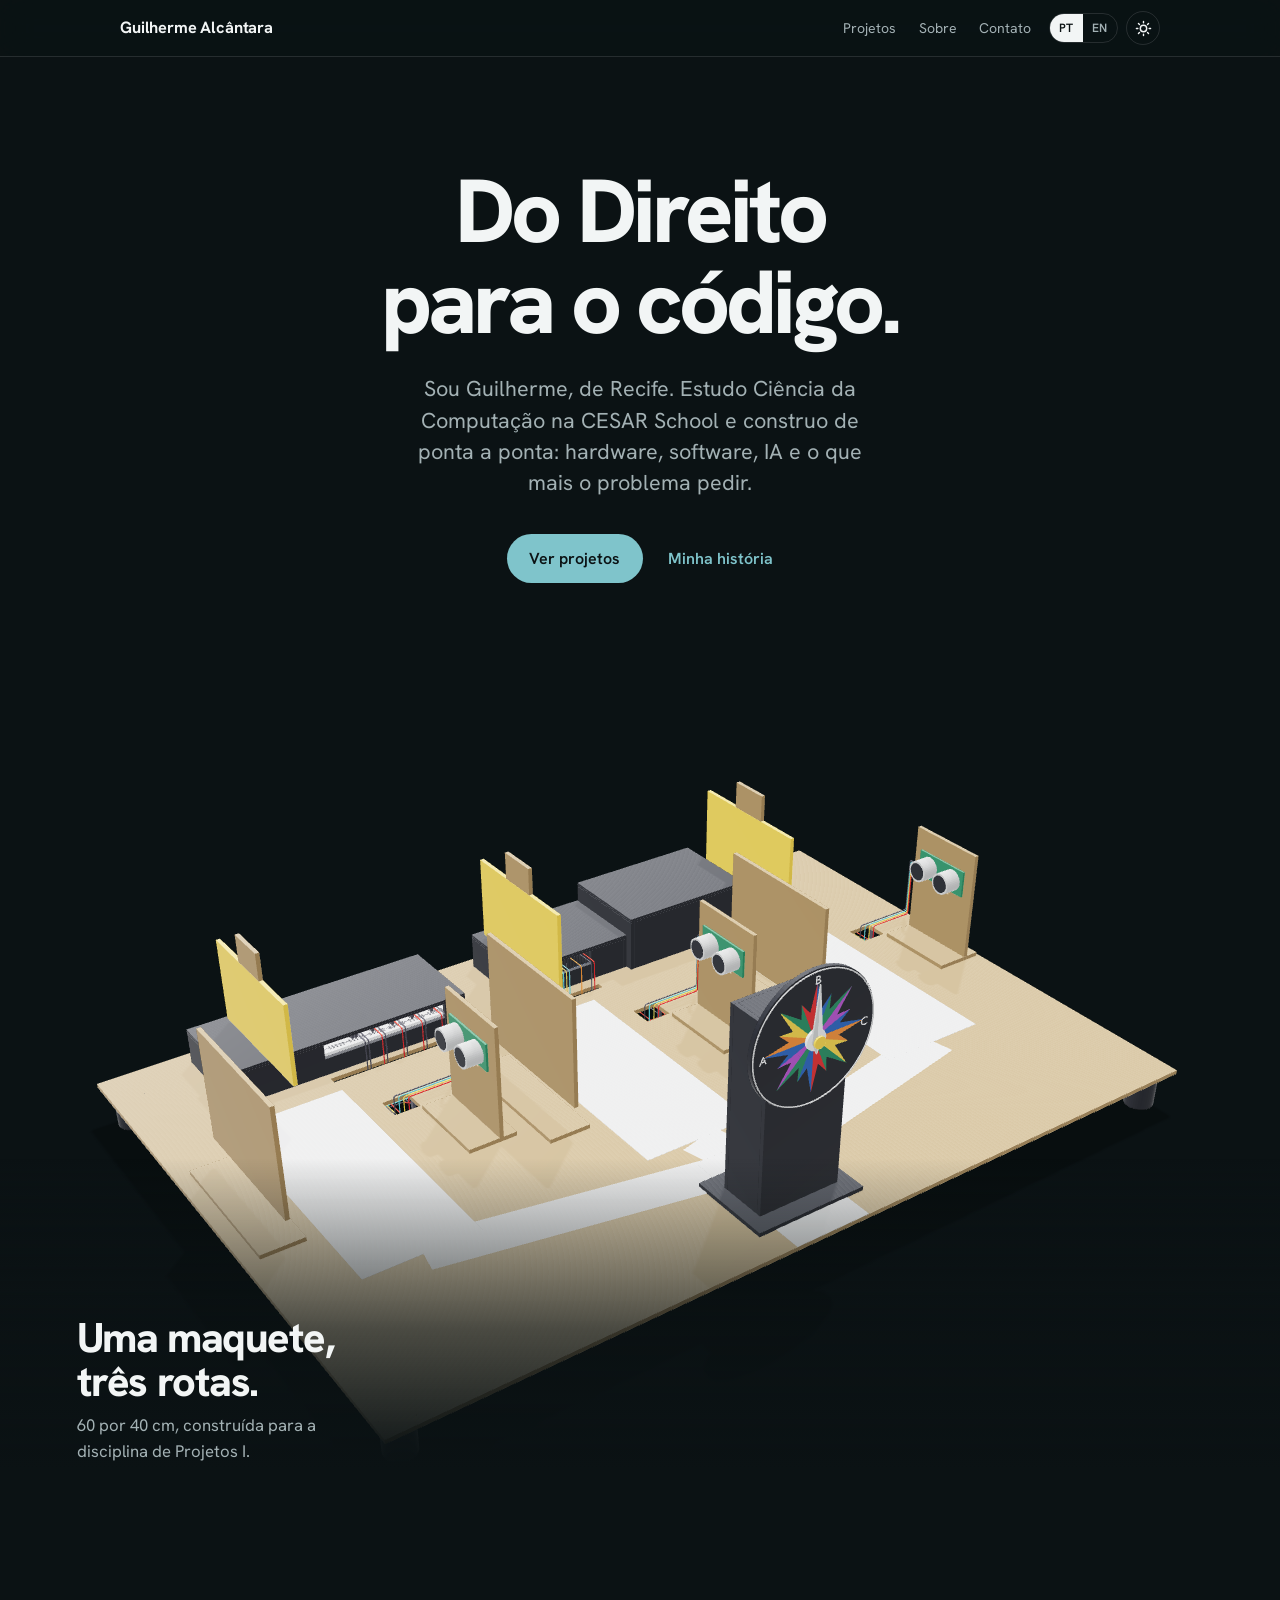
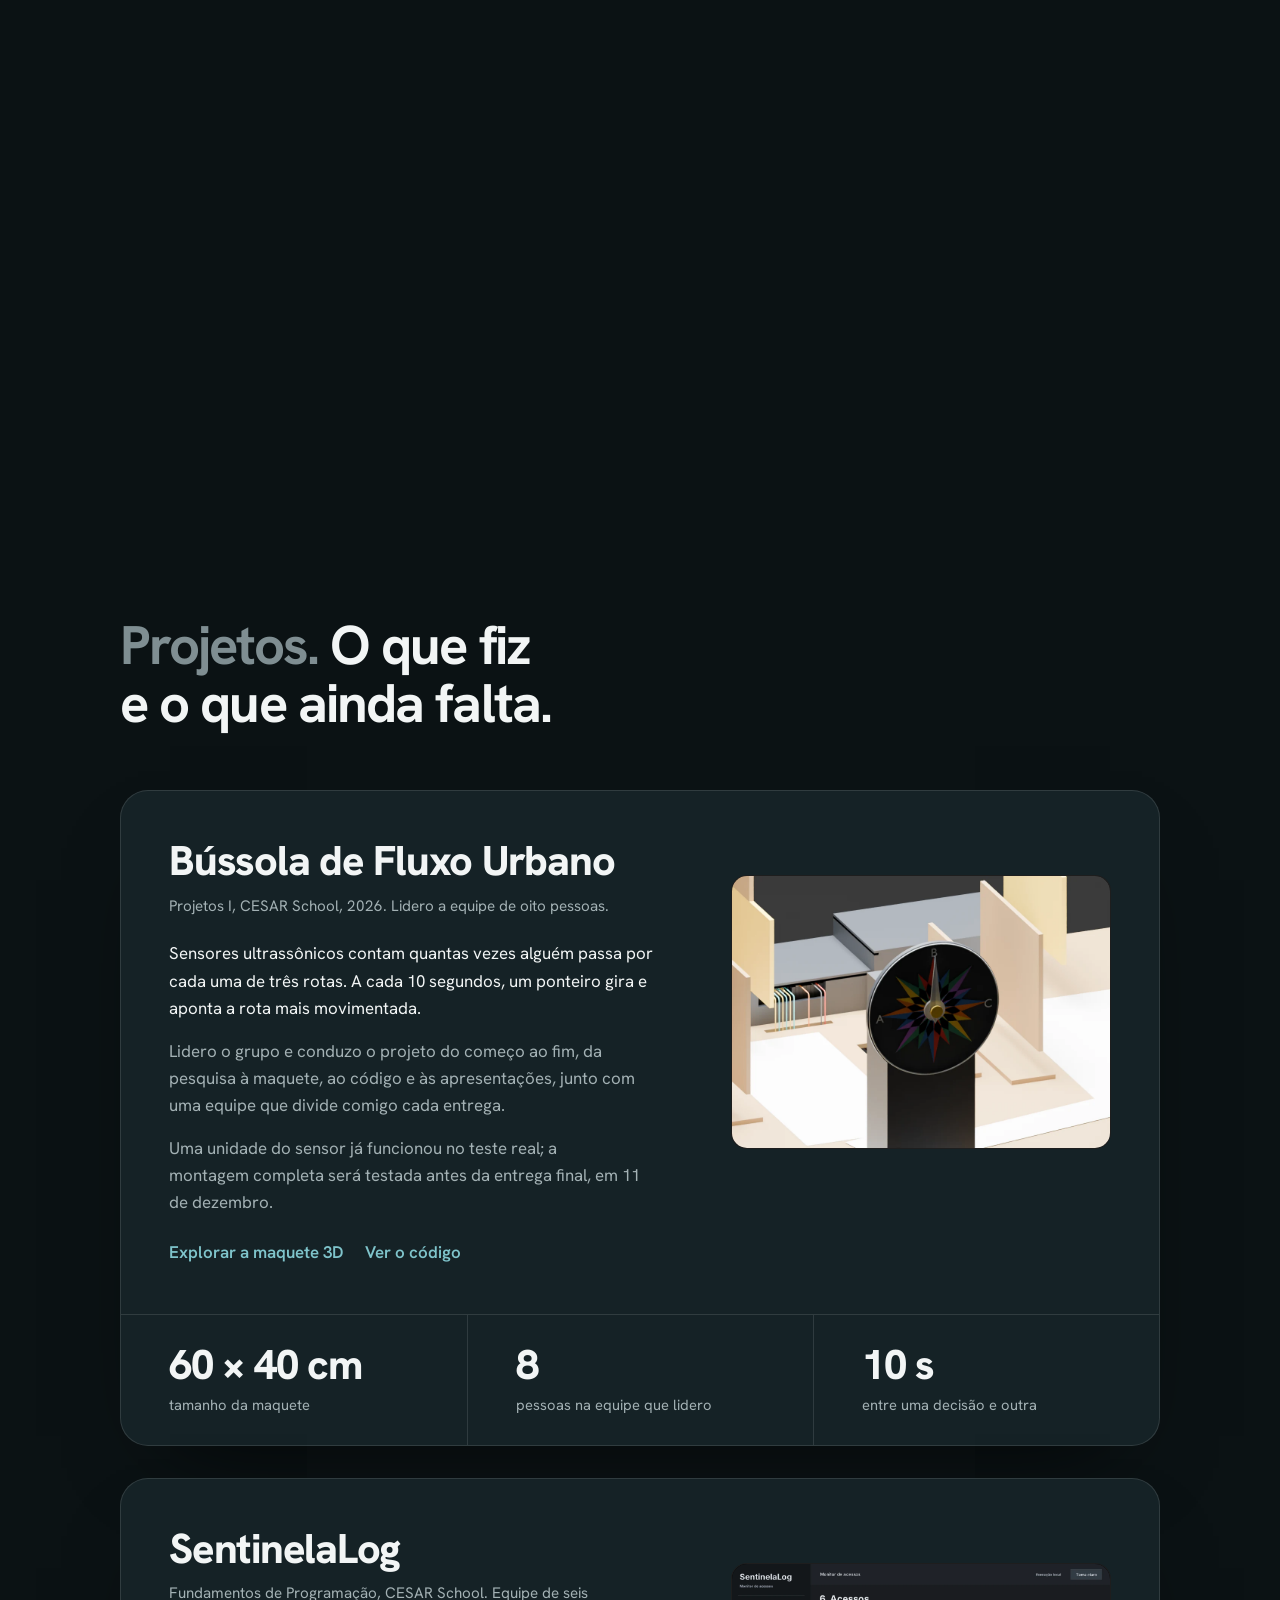
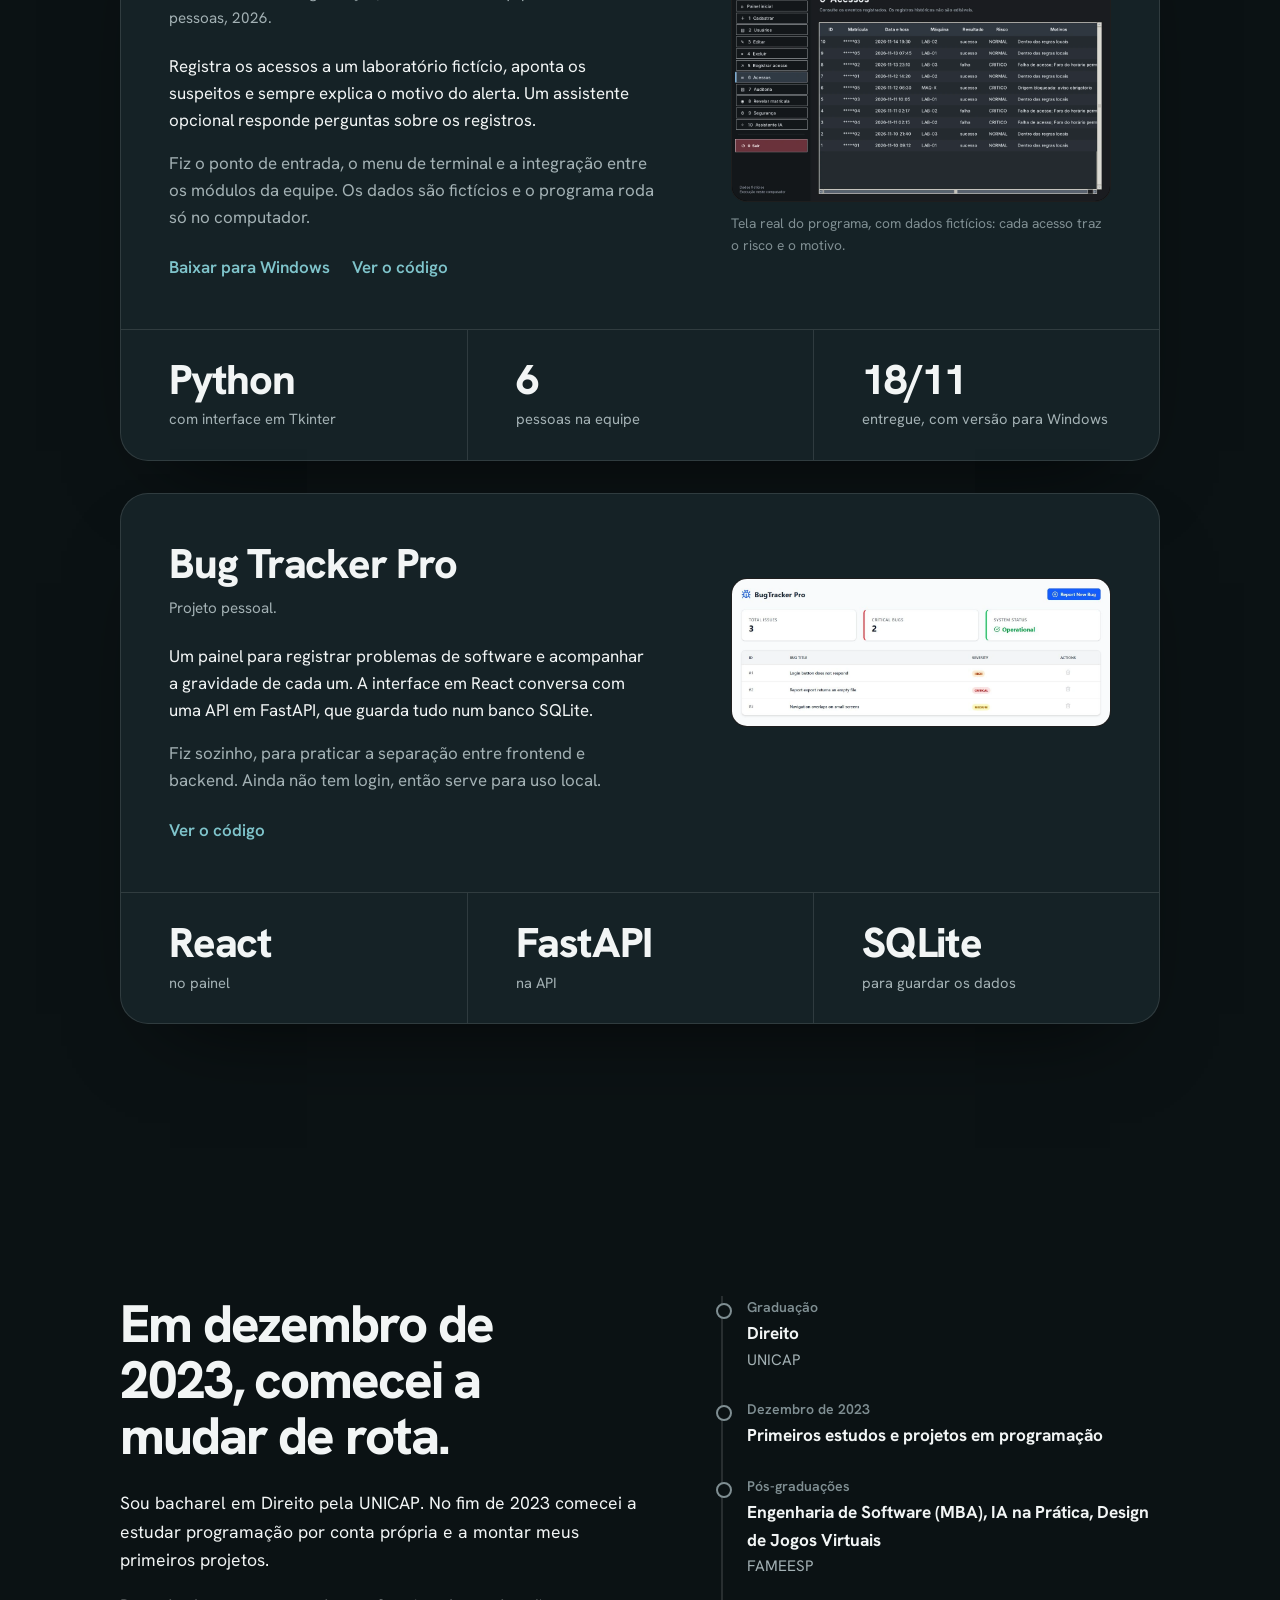
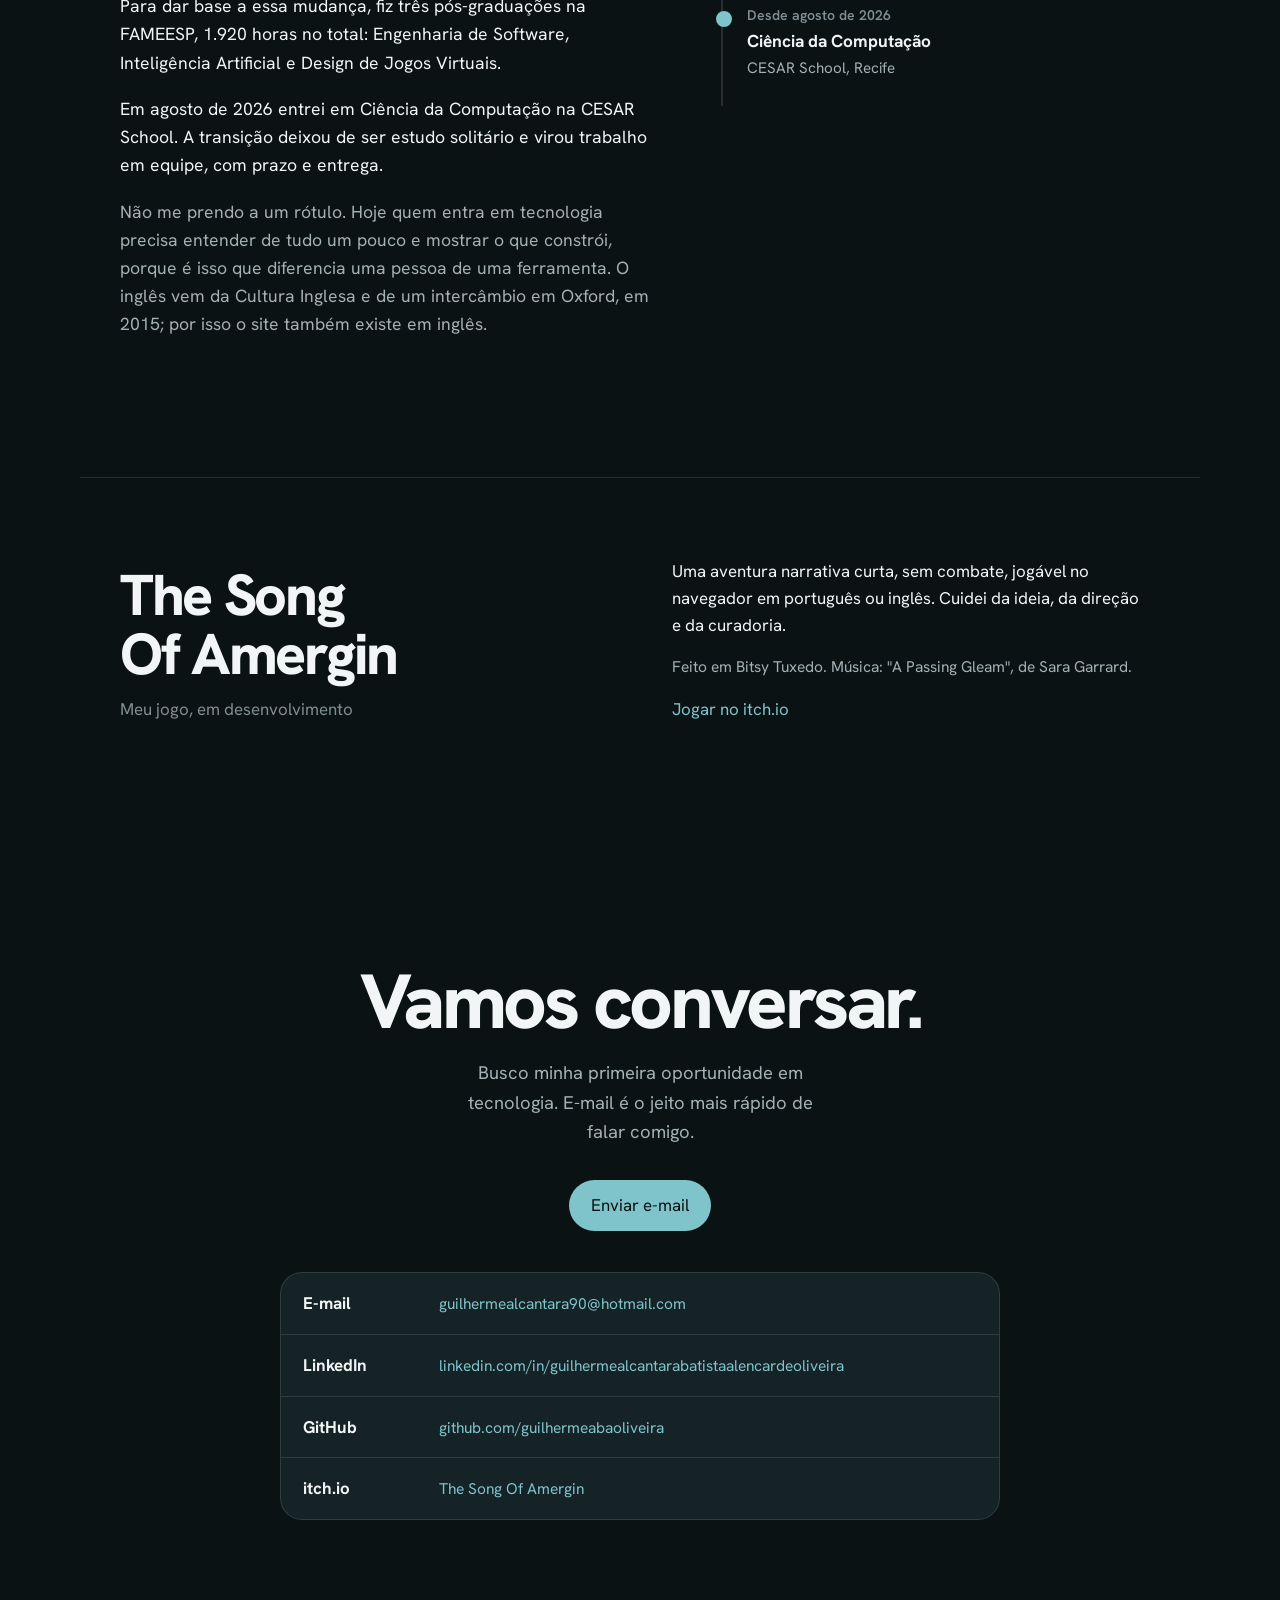
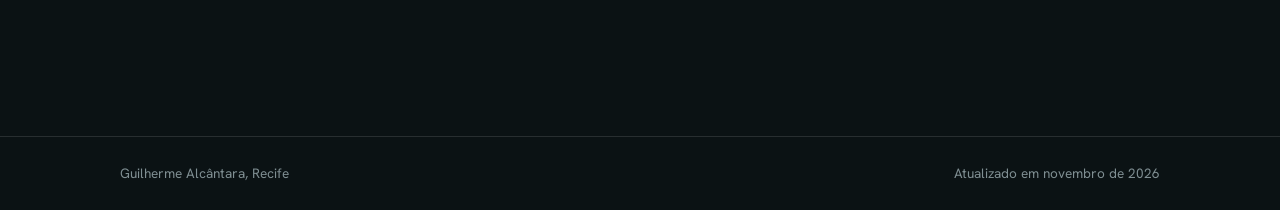
==== commit 4402ca59: "Nova versão do portfólio" ====
--- a/index.html
+++ b/index.html
@@ -1,637 +1,371 @@
-<!DOCTYPE html>
-<html lang="pt-BR" data-lang="pt">
+<!doctype html>
+<html lang="pt-BR" data-lang="pt" data-theme="dark">
 <head>
 <meta charset="utf-8">
 <meta name="viewport" content="width=device-width, initial-scale=1">
-<title>Guilherme Alcântara · Engenharia de software</title>
-<meta name="description" content="Portfólio de Guilherme Alcântara: do Direito à Ciência da Computação na CESAR School. Projetos em Python, Arduino, React e FastAPI.">
-<meta name="theme-color" content="#172D35">
-<meta property="og:title" content="Guilherme Alcântara · Entre regras e sistemas">
-<meta property="og:description" content="Do Direito à Ciência da Computação. Projetos reais, com contexto, contribuição e limites.">
-<meta property="og:type" content="website">
+<meta name="robots" content="index,follow">
+<title>Guilherme Alcântara · Ciência da Computação, CESAR School</title>
+<meta name="description" content="Guilherme Alcântara, Recife. Bacharel em Direito em transição para a tecnologia desde 2023, hoje em Ciência da Computação na CESAR School. Projetos de hardware, software e IA.">
+<link rel="canonical" href="https://guilhermeabaoliveira.github.io/">
+<meta name="theme-color" content="#0B1214">
+<meta property="og:title" content="Guilherme Alcântara">
+<meta property="og:description" content="Bacharel em Direito em transição para a tecnologia, hoje em Ciência da Computação na CESAR School.">
+<meta property="og:type" content="profile">
+<meta property="og:url" content="https://guilhermeabaoliveira.github.io/">
 <meta property="og:locale" content="pt_BR">
 <meta property="og:locale:alternate" content="en_US">
 <meta name="twitter:card" content="summary">
-<meta name="author" content="Guilherme Alcântara">
-<link rel="icon" href="data:image/svg+xml,%3Csvg xmlns='http://www.w3.org/2000/svg' viewBox='0 0 64 64'%3E%3Crect width='64' height='64' fill='%23172D35'/%3E%3Cpath d='M16 46 L32 14 L48 46' stroke='%23EEF2F3' stroke-width='5' fill='none'/%3E%3Ccircle cx='32' cy='38' r='5' fill='%23D78B9F'/%3E%3C/svg%3E">
+<script type="application/ld+json">
+{"@context":"https://schema.org","@type":"ProfilePage","mainEntity":{"@type":"Person","name":"Guilherme Alcântara","description":"Bacharel em Direito em transição para a tecnologia, estudante de Ciência da Computação na CESAR School.","address":{"@type":"PostalAddress","addressLocality":"Recife","addressRegion":"PE","addressCountry":"BR"},"sameAs":["https://www.linkedin.com/in/guilhermealcantarabatistaalencardeoliveira","https://github.com/guilhermeabaoliveira"],"alumniOf":[{"@type":"CollegeOrUniversity","name":"Universidade Católica de Pernambuco"},{"@type":"CollegeOrUniversity","name":"CESAR School"}],"knowsAbout":["Python","FastAPI","React","Arduino"]}}
+</script>
+<script>
+// tema e idioma antes do primeiro desenho, para não piscar
+(function(){try{var t=localStorage.getItem('ga-theme');if(t==='light'||t==='dark')document.documentElement.setAttribute('data-theme',t);var l=localStorage.getItem('ga-lang');if(l==='en'||location.hash==='#en'){document.documentElement.setAttribute('data-lang','en');document.documentElement.lang='en'}}catch(e){}document.documentElement.classList.add('js')})();
+</script>
+<link rel="icon" type="image/svg+xml" href="data:image/svg+xml,%3Csvg xmlns='http://www.w3.org/2000/svg' viewBox='0 0 32 32'%3E%3Crect width='32' height='32' rx='7' fill='%230B1214'/%3E%3Ctext x='16' y='22' text-anchor='middle' font-family='Arial,Helvetica,sans-serif' font-weight='700' font-size='15' fill='%23F2F5F5'%3EGA%3C/text%3E%3C/svg%3E">
 <link rel="preconnect" href="https://fonts.googleapis.com">
 <link rel="preconnect" href="https://fonts.gstatic.com" crossorigin>
-<link href="https://fonts.googleapis.com/css2?family=Geist:wght@300;400;500;600;700&family=Geist+Mono:wght@400;500&display=swap" rel="stylesheet">
+<link href="https://fonts.googleapis.com/css2?family=Hanken+Grotesk:wght@400;500;600;700;800&display=swap" rel="stylesheet">
 <style>
-:root{
-  --field:#172D35; --field-2:#13262D; --field-3:#1D3842;
-  --ink:#EEF2F3; --mineral:#B6C3C8; --dim:#8DA1A7;
-  --accent:#D78B9F;
-  --line:rgba(182,195,200,.18);
-  --display:"Geist",system-ui,sans-serif; --mono:"Geist Mono",ui-monospace,monospace;
-  --pad:clamp(20px,5vw,72px);
+:root,[data-theme="dark"]{
+  --bg:#0B1214;--bg-2:#121C1F;--card:#152226;--ink:#F2F5F5;--ink-2:#A3B1B4;--quiet:#7F8E92;
+  --line:rgba(242,245,245,.12);--accent:#7FC4CB;--accent-ink:#0B1214;
+  --shadow:0 40px 90px -50px rgba(0,0,0,.8);
 }
-*{box-sizing:border-box;margin:0;padding:0}
-html{scroll-behavior:smooth;background:var(--field)}
-body{font-family:var(--display);color:var(--ink);background:var(--field);font-size:17px;line-height:1.6;-webkit-font-smoothing:antialiased;text-rendering:optimizeLegibility;overflow-x:hidden}
+[data-theme="light"]{
+  --bg:#F4F6F6;--bg-2:#E9EEEE;--card:#FFFFFF;--ink:#122126;--ink-2:#4B5E64;--quiet:#68787D;
+  --line:rgba(18,33,38,.13);--accent:#1D6A73;--accent-ink:#FFFFFF;
+  --shadow:0 40px 90px -55px rgba(18,33,38,.35);
+}
+:root{--sans:"Hanken Grotesk",system-ui,-apple-system,"Segoe UI",sans-serif;--wrap:1120px}
+*{box-sizing:border-box}
+html{-webkit-text-size-adjust:100%;scroll-behavior:smooth;background:var(--bg)}
 html[data-lang="pt"] [lang="en"]{display:none!important}
 html[data-lang="en"] [lang="pt-BR"]{display:none!important}
+body{margin:0;background:var(--bg);color:var(--ink);font-family:var(--sans);font-size:1.06rem;line-height:1.6;-webkit-font-smoothing:antialiased;text-rendering:optimizeLegibility;overflow-x:hidden;text-wrap:pretty;transition:background-color .35s,color .35s}
+h1,h2,h3{text-wrap:balance}
+img{display:block;max-width:100%;height:auto}
 a{color:inherit}
-img{display:block;max-width:100%;height:auto}
-::selection{background:var(--accent);color:var(--field)}
-:focus-visible{outline:2px solid var(--accent);outline-offset:3px}
-.skip{position:absolute;left:-999px;top:8px;background:var(--ink);color:var(--field);padding:8px 14px;z-index:99}
-.skip:focus{left:8px}
-.mono{font-family:var(--mono);font-size:13px;letter-spacing:.02em}
-
-/* nav */
-.nav{position:fixed;inset:0 0 auto 0;z-index:50;display:flex;align-items:center;justify-content:space-between;gap:24px;height:68px;padding:0 var(--pad);transition:background .4s,border-color .4s;border-bottom:1px solid transparent}
-.nav.solid{background:rgba(19,38,45,.86);backdrop-filter:blur(10px);-webkit-backdrop-filter:blur(10px);border-color:var(--line)}
-.mark{white-space:nowrap;display:flex;align-items:center;gap:10px;text-decoration:none;font-weight:600;letter-spacing:-.01em}
-.mark svg{width:26px;height:26px}
-.nav ul{display:flex;gap:28px;list-style:none}
-.nav ul a{text-decoration:none;color:var(--mineral);font-size:15px;position:relative;padding:4px 0}
-.nav ul a:hover{color:var(--ink)}
-.nav ul a::after{content:"";position:absolute;left:0;right:100%;bottom:-2px;height:1px;background:var(--accent);transition:right .35s cubic-bezier(.2,.7,.2,1)}
-.nav ul a:hover::after{right:0}
-.lang{display:flex;border:1px solid var(--line);font-family:var(--mono);font-size:12px}
-.lang button{background:none;border:0;color:var(--dim);padding:7px 11px;cursor:pointer;font:inherit;letter-spacing:.06em}
-.lang button[aria-pressed="true"]{background:var(--ink);color:var(--field)}
-@media (max-width:820px){.nav ul{display:none}}
-@media (max-width:380px){.mark span{font-size:15px}.nav{gap:12px}}
-
-/* hero + journey */
-.journey{position:relative;height:420vh}
-.stage{position:sticky;top:0;height:100dvh;overflow:hidden}
-#field{position:absolute;inset:0;width:100%;height:100%}
-.hero{position:absolute;inset:0;display:grid;grid-template-columns:minmax(0,1.05fr) minmax(0,1fr);align-items:center;padding:96px var(--pad) 48px;pointer-events:none}
-.hero-copy{pointer-events:auto;max-width:620px}
-.hero h1{font-size:clamp(44px,7.2vw,104px);line-height:.94;letter-spacing:-.045em;font-weight:600}
-.hero h1 em{font-style:normal;color:var(--accent)}
-.hero p.sub{margin-top:26px;max-width:42ch;color:var(--mineral);font-size:clamp(17px,1.45vw,20px);line-height:1.5}
-.hero-cta{margin-top:36px;display:flex;flex-wrap:wrap;gap:14px;align-items:center}
-.cta-work{display:inline-flex;align-items:center;gap:12px;background:var(--ink);color:var(--field);text-decoration:none;font-weight:600;padding:15px 22px;transition:gap .3s, background .3s}
-.cta-work:hover{gap:20px;background:#fff}
-.cta-work svg{width:16px;height:16px}
-.cta-li{display:inline-flex;align-items:center;gap:10px;color:var(--ink);text-decoration:none;padding:14px 4px;border-bottom:1px solid var(--mineral);font-weight:500}
-.cta-li:hover{border-color:var(--accent);color:var(--accent)}
-.chapters{position:absolute;right:var(--pad);bottom:44px;width:min(380px,40vw);pointer-events:none}
-.chapter{position:absolute;bottom:0;left:0;right:0;opacity:0;transform:translateY(14px);transition:opacity .5s,transform .5s}
-.chapter.on{opacity:1;transform:none}
-.chapter .n{color:var(--accent)}
-.chapter h2{font-size:24px;letter-spacing:-.02em;line-height:1.15;margin:8px 0 8px;font-weight:600}
-.chapter p{color:var(--mineral);font-size:15px;line-height:1.55}
-.progress{position:absolute;left:var(--pad);bottom:44px;display:flex;gap:6px}
-.progress i{width:28px;height:2px;background:var(--line);position:relative;overflow:hidden}
-.progress i b{position:absolute;inset:0;background:var(--accent);transform-origin:left;transform:scaleX(0)}
-.static-story{position:absolute;width:1px;height:1px;overflow:hidden;clip:rect(0 0 0 0);white-space:nowrap}
-@media (max-width:900px){
-  .journey{height:320vh}
-  .hero{grid-template-columns:1fr;align-items:end;padding-bottom:190px}
-  .hero h1{font-size:clamp(40px,11vw,60px)}
-  .chapters{left:var(--pad);right:var(--pad);width:auto;bottom:40px}
-  .progress{bottom:16px}
-}
-
-/* sections */
-section{position:relative}
-.wrap{padding:0 var(--pad);max-width:1440px;margin:0 auto}
-.h2{font-size:clamp(34px,4.6vw,64px);line-height:1;letter-spacing:-.04em;font-weight:600;max-width:16ch}
-.lede{color:var(--mineral);max-width:58ch;margin-top:20px;font-size:18px}
-
-/* trajectory: ruled ledger */
-.trajectory{padding:160px 0 120px;background:var(--field-2)}
-.ledger{margin-top:72px;border-top:1px solid var(--line)}
-.row{display:grid;grid-template-columns:150px minmax(0,1.1fr) minmax(0,1fr);gap:32px;padding:30px 0;border-bottom:1px solid var(--line);align-items:baseline}
-.row .when{color:var(--dim)}
-.row h3{font-size:clamp(22px,2.2vw,30px);letter-spacing:-.025em;line-height:1.15;font-weight:500}
-.row p{color:var(--mineral);font-size:16px}
-.row.now h3{color:var(--accent)}
-@media (max-width:820px){.row{grid-template-columns:1fr;gap:8px}}
-.aim{margin-top:72px;display:grid;grid-template-columns:minmax(0,1fr) minmax(0,1.3fr);gap:48px;align-items:start}
-.aim blockquote{font-size:clamp(24px,2.6vw,36px);line-height:1.2;letter-spacing:-.025em}
-.aim blockquote span{color:var(--accent)}
-.aim ul{list-style:none;display:flex;flex-wrap:wrap;gap:10px 22px;color:var(--mineral)}
-.aim li::before{content:"/ ";color:var(--accent)}
-@media (max-width:820px){.aim{grid-template-columns:1fr}}
-
-/* cases */
-.cases-intro{padding-top:150px;padding-bottom:40px}
-.case{padding:80px 0 120px}
-.case-head{display:flex;flex-wrap:wrap;align-items:baseline;gap:12px 28px;margin-bottom:40px}
-.case-head h3{font-size:clamp(40px,6vw,92px);letter-spacing:-.05em;line-height:.95;font-weight:600}
-.case-head .meta{color:var(--dim)}
-.facts{display:grid;grid-template-columns:repeat(auto-fit,minmax(160px,1fr));gap:0;border-top:1px solid var(--line);margin-top:40px}
-.facts div{padding:18px 18px 18px 0;border-bottom:1px solid var(--line)}
-.facts dt{color:var(--dim)}
-.facts dd{font-size:16px;margin-top:4px}
-
-/* bussola: full-bleed image + overlay notes */
-.bussola .bleed{position:relative;margin:0 calc(var(--pad)*-1);overflow:hidden}
-.duo{overflow:hidden}.scheme{overflow:hidden}
-.bussola .bleed img{width:100%;aspect-ratio:16/9;object-fit:cover;background:#000}
-.bussola .grid{display:grid;grid-template-columns:minmax(0,1.2fr) minmax(0,1fr);gap:56px;margin-top:56px}
-.bussola .pins{list-style:none;counter-reset:p}
-.bussola .pins li{display:grid;grid-template-columns:44px 1fr;padding:14px 0;border-top:1px solid var(--line);color:var(--mineral)}
-.bussola .pins li b{color:var(--ink);font-weight:500}
-.bussola .pins li::before{counter-increment:p;content:counter(p,decimal-leading-zero);font-family:var(--mono);font-size:13px;color:var(--accent);padding-top:3px}
-.duo{display:grid;grid-template-columns:1fr 1fr;gap:12px;margin-top:12px}
-.duo img{aspect-ratio:4/3;object-fit:cover;width:100%;background:#0d1b20}
-.links{display:flex;flex-wrap:wrap;gap:8px 24px;margin-top:28px}
-.links a{color:var(--ink);text-decoration:none;border-bottom:1px solid var(--line);padding-bottom:2px}
-.links a:hover{border-color:var(--accent)}
-.links a::after{content:" \2197";color:var(--accent);display:inline-block;transition:transform .3s cubic-bezier(.2,.7,.2,1)}
-.links a:hover::after{transform:translate(3px,-3px)}
-.limit{margin-top:28px;padding-left:16px;border-left:2px solid var(--accent);color:var(--mineral);font-size:15px;max-width:62ch}
-@media (max-width:900px){.bussola .grid{grid-template-columns:1fr}}
-
-/* sentinela: modules table + scheme */
-.sentinela{background:var(--field-2)}
-.sent-grid{display:grid;grid-template-columns:minmax(0,1fr) minmax(0,1.25fr);gap:56px;align-items:start}
-.modules{width:100%;border-collapse:collapse;font-size:15px;margin-top:28px}
-.modules th{font-family:var(--mono);font-weight:400;font-size:12px;color:var(--dim);text-align:left;padding:10px 0;border-bottom:1px solid var(--line)}
-.modules td{padding:11px 12px 11px 0;border-bottom:1px solid var(--line);vertical-align:top;color:var(--mineral)}
-.modules td:first-child{font-family:var(--mono);font-size:13px;color:var(--ink);white-space:nowrap}
-.modules tr.mine td{color:var(--ink)}
-.modules tr.mine td:first-child{color:var(--accent)}
-.scheme{border:1px solid var(--line);background:#0f1f25}
-.scheme img{width:100%}
-.scheme figcaption{padding:12px 16px;color:var(--dim);border-top:1px solid var(--line)}
-.risk{margin-top:40px;display:flex;align-items:stretch;gap:0;border:1px solid var(--line)}
-.risk div{flex:1;padding:16px;border-right:1px solid var(--line)}
-.risk div:last-child{border-right:0}
-.risk span{display:block;color:var(--dim)}
-.risk strong{display:block;font-weight:500;margin-top:4px;font-size:15px}
-@media (max-width:900px){.sent-grid{grid-template-columns:1fr}.risk{flex-direction:column}.risk div{border-right:0;border-bottom:1px solid var(--line)}}
-
-/* bug tracker: browser frame + API contract */
-.frame{border:1px solid var(--line);background:#fff;box-shadow:0 40px 80px -40px rgba(0,0,0,.6);transform:perspective(1600px) rotateX(var(--rx,6deg));transform-origin:50% 100%;transition:transform .2s linear}
-.frame .bar{height:30px;background:#e9edef;display:flex;align-items:center;gap:6px;padding:0 12px}
-.frame .bar i{width:9px;height:9px;border-radius:50%;background:#c7cfd2}
-.api{margin-top:56px;display:grid;grid-template-columns:minmax(0,1fr) minmax(0,1fr);gap:56px}
-.endpoints{list-style:none;font-family:var(--mono);font-size:13.5px}
-.endpoints li{display:grid;grid-template-columns:70px 1fr;gap:12px;padding:12px 0;border-bottom:1px solid var(--line)}
-.endpoints li span{color:var(--accent)}
-.endpoints li em{grid-column:2;font-style:normal;font-family:var(--display);font-size:14px;color:var(--dim)}
-.stack{color:var(--mineral);margin-top:8px}
-@media (max-width:900px){.api{grid-template-columns:1fr}}
-
-/* amergin */
-.amergin{padding:170px 0;text-align:left;overflow:hidden}
-.amergin .verse{font-size:clamp(40px,7vw,112px);line-height:.95;letter-spacing:-.05em;font-weight:300;max-width:13ch}
-.amergin .verse b{font-weight:600;color:var(--accent)}
-.amergin .body{display:grid;grid-template-columns:minmax(0,1fr) minmax(0,1fr);gap:56px;margin-top:64px}
-.cta-play{display:inline-flex;align-items:center;gap:14px;text-decoration:none;color:var(--ink);font-weight:500;margin-top:24px}
-.cta-play i{width:46px;height:46px;border:1px solid var(--accent);border-radius:50%;display:grid;place-items:center;transition:background .3s}
-.cta-play i svg{width:14px;height:14px;fill:var(--accent);transition:fill .3s}
-.cta-play:hover i{background:var(--accent)}
-.cta-play:hover i svg{fill:var(--field)}
-@media (max-width:820px){.amergin .body{grid-template-columns:1fr}}
-
-/* contact */
-.contact{padding:150px 0 60px;background:var(--field-2);border-top:1px solid var(--line)}
-.contact .big{display:block;font-size:clamp(44px,9vw,150px);letter-spacing:-.055em;line-height:.9;font-weight:600;text-decoration:none;margin-top:28px;transition:color .3s}
-.contact .big:hover{color:var(--accent)}
-.contact .big span{display:inline-block;transition:transform .4s cubic-bezier(.2,.7,.2,1)}
-.contact .big:hover span{transform:translate(10px,-10px)}
-.channels{margin-top:72px;display:grid;grid-template-columns:repeat(auto-fit,minmax(200px,1fr));border-top:1px solid var(--line)}
-.channels a{padding:20px 0;text-decoration:none;border-bottom:1px solid var(--line);display:flex;justify-content:space-between;padding-right:24px;color:var(--mineral)}
-.channels a:hover{color:var(--ink)}
-.foot{margin-top:90px;display:flex;flex-wrap:wrap;justify-content:space-between;gap:12px;color:var(--dim)}
-
-/* media reveal: visible from the start, the frame opens */
-.bleed img,.duo img,.scheme img{clip-path:inset(4% 4% 4% 4%);transition:clip-path 1.2s cubic-bezier(.2,.7,.2,1),transform 1.2s cubic-bezier(.2,.7,.2,1);transform:scale(1.04)}
-.in .duo img,.bleed.in img,.scheme.in img{clip-path:inset(0);transform:none}
-.duo img:hover{transform:scale(1.02)!important}
-.case-head h3{position:relative}
-.case-head h3::after{content:"";position:absolute;left:0;bottom:-10px;height:2px;width:100%;background:var(--accent);transform:scaleX(0);transform-origin:left;transition:transform 1s .2s cubic-bezier(.2,.7,.2,1)}
-.case-head.in h3::after{transform:scaleX(.18)}
-.endpoints li{transition:padding-left .3s}
-.endpoints li:hover{padding-left:8px}
-.modules tbody tr{transition:background .25s}
-.modules tbody tr:hover{background:rgba(238,242,243,.04)}
-/* case rail */
-.rail{position:fixed;right:16px;top:50%;transform:translateY(-50%);z-index:40;display:flex;flex-direction:column;gap:14px;opacity:0;pointer-events:none;transition:opacity .4s}
-.rail.show{opacity:1;pointer-events:auto}
-.rail a{display:flex;align-items:center;gap:10px;justify-content:flex-end;text-decoration:none;color:var(--dim);font-family:var(--mono);font-size:12px}
-.rail a i{width:18px;height:1px;background:currentColor;transition:width .3s}
-.rail a.on{color:var(--ink)}
-.rail a.on i{width:34px;background:var(--accent)}
-.rail a span{opacity:0;transform:translateX(6px);transition:opacity .3s,transform .3s}
-.rail a span{background:var(--field-2);padding:2px 6px}
-.rail a:hover span,.rail a:focus-visible span{opacity:1;transform:none}
-@media (max-width:1100px){.rail{display:none}}
-/* reveal: start visible, slight offset only */
-.rise{transform:translateY(22px);transition:transform .9s cubic-bezier(.2,.7,.2,1)}
-.rise.in{transform:none}
-
-@media (prefers-reduced-motion:reduce){
-  html{scroll-behavior:auto}
-  .journey{height:auto}
-  .stage{position:relative;height:100dvh}
-  .chapters,.progress{display:none}
-  .static-story{position:static;width:auto;height:auto;overflow:visible;clip:auto;white-space:normal;display:block;padding:80px 0 0;background:var(--field)}
-  .static-story ol{list-style:none;display:grid;grid-template-columns:repeat(auto-fit,minmax(220px,1fr));gap:32px;border-top:1px solid var(--line);padding-top:32px}
-  .static-story h2{font-size:22px;font-weight:600;margin:6px 0}
-  .static-story p{color:var(--mineral);font-size:15px}
-  .rise{transform:none;transition:none}
-  .frame{transform:none!important}
-  .bleed img,.duo img,.scheme img{clip-path:none;transform:none}
-  .case-head h3::after{transform:scaleX(.18)}
-  *{transition:none!important}
-}
+.skip{position:absolute;left:-9999px}.skip:focus{left:0;top:0;width:100%;text-align:center;background:var(--ink);color:var(--bg);padding:.8rem 1rem;z-index:99}
+a:focus-visible,button:focus-visible{outline:2px solid var(--accent);outline-offset:3px;border-radius:4px}
+.wrap{max-width:var(--wrap);margin:0 auto;padding-inline:clamp(1.2rem,5vw,2.5rem)}
+
+/* barra fixa, como a navegação local da Apple */
+.bar{position:sticky;top:0;z-index:50;background:color-mix(in srgb,var(--bg) 78%,transparent);backdrop-filter:saturate(180%) blur(18px);-webkit-backdrop-filter:saturate(180%) blur(18px);border-bottom:1px solid var(--line)}
+.bar .wrap{display:flex;align-items:center;justify-content:space-between;gap:1rem;height:56px}
+.brand{font-weight:700;font-size:1.02rem;letter-spacing:-.01em;text-decoration:none;white-space:nowrap}
+.bar-r{display:flex;align-items:center;gap:1.1rem}
+.nav{display:flex;gap:1.4rem;font-size:.88rem}
+.nav a{color:var(--ink-2);text-decoration:none}.nav a:hover{color:var(--ink)}
+.ctrl{display:flex;align-items:center;gap:.5rem}
+.lang{display:flex;border:1px solid var(--line);border-radius:999px;overflow:hidden}
+.lang button{font:600 .75rem var(--sans);background:none;border:0;padding:.38rem .6rem;color:var(--ink-2);cursor:pointer}
+.lang button[aria-pressed="true"]{background:var(--ink);color:var(--bg)}
+.theme{width:34px;height:34px;border-radius:999px;border:1px solid var(--line);background:none;color:var(--ink);display:grid;place-items:center;cursor:pointer}
+.theme svg{width:17px;height:17px}
+.theme .sun{display:none}[data-theme="dark"] .theme .sun{display:block}[data-theme="dark"] .theme .moon{display:none}
+@media(max-width:720px){.nav{display:none}}
+
+/* abertura */
+.hero{padding-block:clamp(4rem,12vh,8rem) clamp(2rem,6vh,3.5rem);text-align:center}
+.hero h1{font-weight:800;font-size:clamp(2.6rem,7.4vw,5.6rem);line-height:1.02;letter-spacing:-.045em;margin:0 auto;max-width:14ch}
+.hero .sub{margin:1.6rem auto 0;font-size:clamp(1.1rem,1.8vw,1.35rem);color:var(--ink-2);max-width:40ch;line-height:1.45}
+.cta{display:flex;flex-wrap:wrap;justify-content:center;gap:1rem 1.6rem;align-items:center;margin-top:2.2rem;font-weight:600;font-size:1rem}
+.btn{display:inline-block;background:var(--accent);color:var(--accent-ink);text-decoration:none;padding:.75rem 1.4rem;border-radius:999px;transition:filter .2s}
+.btn:hover{filter:brightness(1.08)}
+.more{text-decoration:none;color:var(--accent)}
+.more:hover{text-decoration:underline}
+
+/* cena 3D presa à rolagem */
+.scene{position:relative;height:340vh}
+.sticky{position:sticky;top:0;height:100dvh;overflow:hidden}
+#gl{position:absolute;inset:0;width:100%;height:100%;display:block}
+.poster{position:absolute;left:50%;top:46%;transform:translate(-50%,-50%);width:min(1000px,92vw);height:auto;transition:opacity .6s}
+.gl-on .poster{opacity:0;pointer-events:none}
+.steps{list-style:none;margin:0;padding:0;position:absolute;left:clamp(1.2rem,6vw,5rem);bottom:clamp(2rem,8vh,5rem);width:min(420px,calc(100% - 2.4rem))}
+.steps li{position:absolute;left:0;right:0;bottom:0;opacity:0;transform:translateY(18px);transition:opacity .5s,transform .5s}
+.steps li.on{opacity:1;transform:none}
+.steps b{display:block;font-weight:800;font-size:clamp(1.6rem,3.4vw,2.6rem);letter-spacing:-.035em;line-height:1.05}
+.steps b,.steps b span{color:var(--ink)}
+.steps li>span,.steps li>span span{color:var(--ink-2)}
+.steps li>span{display:block;margin-top:.5rem;font-size:1.05rem;max-width:34ch}
+.sticky::after{content:"";position:absolute;left:0;right:0;bottom:0;height:42%;background:linear-gradient(to top,var(--bg) 18%,color-mix(in srgb,var(--bg) 70%,transparent) 55%,transparent);pointer-events:none}
+.steps{z-index:2}
+@media(max-width:760px){.poster{top:38%}.steps{bottom:2rem}}
+.no-js .steps li:first-child{opacity:1;transform:none}
+/* seções */
+.sec{padding-block:clamp(4rem,10vw,7.5rem)}
+.kicker{font-weight:700;font-size:clamp(2rem,5vw,3.4rem);letter-spacing:-.035em;line-height:1.06;color:var(--quiet);margin:0 0 clamp(2.2rem,5vw,3.6rem);max-width:18ch}
+.kicker b{color:var(--ink);font-weight:700}
+
+/* projetos */
+.case{background:var(--card);border:1px solid var(--line);border-radius:28px;box-shadow:var(--shadow);overflow:hidden;margin-bottom:clamp(1.4rem,3vw,2rem)}
+.case-top{display:grid;grid-template-columns:1.15fr .85fr;gap:clamp(1.6rem,4vw,3rem);padding:clamp(1.6rem,4vw,3rem);align-items:start}
+.case h3{font-weight:800;font-size:clamp(1.7rem,3.4vw,2.6rem);letter-spacing:-.03em;line-height:1.08;margin:0}
+.case .ctx{color:var(--ink-2);font-size:.95rem;margin:.6rem 0 1.4rem}
+.case p{margin:0 0 1rem;max-width:54ch}
+.case p.mine{color:var(--ink-2)}
+.case .links{display:flex;flex-wrap:wrap;gap:.6rem 1.4rem;margin-top:1.4rem;font-weight:600}
+.case .links a{text-decoration:none;color:var(--accent)}
+.case .links a:hover{text-decoration:underline}
+.case figure{margin:0;position:sticky;top:84px}
+.case figure img{width:100%;border-radius:16px;border:1px solid var(--line);background:#000}
+.case figcaption{color:var(--quiet);font-size:.86rem;margin-top:.6rem}
+.facts{display:grid;grid-template-columns:repeat(3,1fr);border-top:1px solid var(--line)}
+.fact{padding:clamp(1.2rem,3vw,1.8rem) clamp(1.6rem,4vw,3rem);border-left:1px solid var(--line);overflow:hidden}
+.fact:first-child{border-left:0}
+.fact .v{display:block;font-weight:800;font-size:clamp(1.7rem,3.6vw,2.6rem);letter-spacing:-.03em;line-height:1}
+.fact .l{display:block;color:var(--ink-2);font-size:.92rem;margin-top:.45rem}
+@media(max-width:860px){.case-top{grid-template-columns:1fr}.case figure{order:-1;position:static}.facts{grid-template-columns:1fr}.fact{border-left:0;border-top:1px solid var(--line)}.fact:first-child{border-top:0}}
+
+/* sobre: relato */
+.story{display:grid;grid-template-columns:1.1fr .9fr;gap:clamp(2rem,5vw,4.5rem);align-items:start}
+.story h2{font-weight:800;font-size:clamp(2rem,4.6vw,3.3rem);letter-spacing:-.04em;line-height:1.06;margin:0 0 1.6rem;max-width:16ch}
+.story p{margin:0 0 1.15rem;max-width:56ch;font-size:1.1rem}
+.story p.q{color:var(--ink-2)}
+.path{list-style:none;margin:0;padding:0;border-left:2px solid var(--line)}
+.path li{position:relative;padding:0 0 1.6rem 1.5rem}
+.path li::before{content:"";position:absolute;left:-7px;top:.45rem;width:12px;height:12px;border-radius:50%;background:var(--bg);border:2px solid var(--quiet)}
+.path li.now::before{background:var(--accent);border-color:var(--accent)}
+.path .when{display:block;color:var(--quiet);font-size:.88rem;font-weight:600}
+.path .what{display:block;font-weight:700;font-size:1.08rem;margin-top:.1rem}
+.path .where{display:block;color:var(--ink-2);font-size:.95rem}
+@media(max-width:860px){.story{grid-template-columns:1fr}}
+
+/* jogo */
+.game{display:grid;grid-template-columns:1fr 1fr;gap:clamp(2rem,5vw,4rem);align-items:end;border-top:1px solid var(--line);padding-top:clamp(3rem,7vw,5rem)}
+.game h2{font-weight:800;font-size:clamp(2rem,5vw,3.6rem);letter-spacing:-.04em;line-height:1.02;margin:0}
+.game .tag{color:var(--quiet);margin:.8rem 0 0}
+.game p{margin:0 0 1rem;max-width:52ch}
+.game p.q{color:var(--ink-2);font-size:.97rem}
+@media(max-width:760px){.game{grid-template-columns:1fr}}
+
+/* contato */
+.contact{text-align:center}
+.contact h2{font-weight:800;font-size:clamp(2.4rem,6.4vw,4.8rem);letter-spacing:-.045em;line-height:1;margin:0}
+.contact .sub{color:var(--ink-2);font-size:1.15rem;margin:1.2rem auto 2rem;max-width:40ch}
+.channels{max-width:720px;margin:2.6rem auto 0;text-align:left;background:var(--card);border:1px solid var(--line);border-radius:22px;overflow:hidden}
+.channels a{display:grid;grid-template-columns:7.5rem 1fr;gap:1rem;align-items:baseline;padding:1.05rem 1.4rem;border-top:1px solid var(--line);text-decoration:none;transition:background .2s}
+.channels a:first-child{border-top:0}
+.channels a:hover{background:var(--bg-2)}
+.channels b{font-weight:700}
+.channels span{color:var(--accent);overflow-wrap:anywhere;font-size:.97rem}
+@media(max-width:520px){.channels a{grid-template-columns:1fr;gap:.2rem}}
+.footer{border-top:1px solid var(--line);margin-top:clamp(4rem,9vw,6rem)}
+.footer .wrap{display:flex;flex-wrap:wrap;justify-content:space-between;gap:.6rem;padding-block:1.6rem;color:var(--quiet);font-size:.85rem}
+
+/* revelações na rolagem: só com JS e sem movimento reduzido; sem JS tudo aparece */
+.js .rv{opacity:0;transform:translateY(36px);transition:opacity .9s cubic-bezier(.2,.7,.2,1),transform .9s cubic-bezier(.2,.7,.2,1)}
+.js .rv.in{opacity:1;transform:none}
+.js .fact .v{transform:translateY(100%);transition:transform .9s cubic-bezier(.2,.8,.2,1)}
+.js .facts.in .fact .v{transform:none}
+.js .facts.in .fact:nth-child(2) .v{transition-delay:.08s}
+.js .facts.in .fact:nth-child(3) .v{transition-delay:.16s}
+@media(prefers-reduced-motion:reduce){.scene{height:auto}.sticky{position:relative;height:auto;padding:2rem 0}#gl{display:none}.poster{position:static;transform:none;display:block;margin:0 auto;opacity:1!important}.steps{position:static;width:auto;max-width:var(--wrap);margin:2rem auto 0;padding-inline:clamp(1.2rem,5vw,2.5rem);display:grid;gap:1.4rem}.steps li{position:static;opacity:1;transform:none}html{scroll-behavior:auto}.js .rv,.js .fact .v{opacity:1!important;transform:none!important;transition:none!important}body{transition:none}}
 </style>
 </head>
 <body>
-<a class="skip" href="#trajetoria"><span lang="pt-BR">Pular para o conteúdo</span><span lang="en">Skip to content</span></a>
-
-<header class="nav" id="nav">
-  <a class="mark" href="#top" aria-label="Guilherme Alcântara">
-    <svg viewBox="0 0 64 64" aria-hidden="true"><rect width="64" height="64" fill="#EEF2F3"/><path d="M16 46 L32 14 L48 46" stroke="#172D35" stroke-width="5" fill="none"/><circle cx="32" cy="38" r="5" fill="#D78B9F"/></svg>
-    <span>Guilherme Alcântara</span>
-  </a>
-  <nav aria-label="Principal / Main">
-    <ul>
-      <li><a href="#trajetoria"><span lang="pt-BR">Trajetória</span><span lang="en">Path</span></a></li>
-      <li><a href="#projetos"><span lang="pt-BR">Projetos</span><span lang="en">Work</span></a></li>
-      <li><a href="#amergin">Amergin</a></li>
-      <li><a href="#contato"><span lang="pt-BR">Contato</span><span lang="en">Contact</span></a></li>
-    </ul>
-  </nav>
-  <div class="lang" role="group" aria-label="Idioma / Language">
-    <button type="button" data-set="pt" aria-pressed="true">PT</button>
-    <button type="button" data-set="en" aria-pressed="false">EN</button>
+<a href="#conteudo" class="skip"><span lang="pt-BR">Pular para o conteúdo</span><span lang="en">Skip to content</span></a>
+
+<header class="bar">
+  <div class="wrap">
+    <a class="brand" href="#conteudo">Guilherme Alcântara</a>
+    <div class="bar-r">
+      <nav class="nav" aria-label="Principal / Main">
+        <a href="#projetos"><span lang="pt-BR">Projetos</span><span lang="en">Projects</span></a>
+        <a href="#sobre"><span lang="pt-BR">Sobre</span><span lang="en">About</span></a>
+        <a href="#contato"><span lang="pt-BR">Contato</span><span lang="en">Contact</span></a>
+      </nav>
+      <div class="ctrl">
+        <div class="lang" role="group" aria-label="Idioma / Language">
+          <button type="button" data-set="pt" aria-pressed="true">PT</button>
+          <button type="button" data-set="en" aria-pressed="false">EN</button>
+        </div>
+        <button class="theme" type="button" id="themeBtn" aria-label="Alternar tema claro / Toggle light theme">
+          <svg class="sun" viewBox="0 0 24 24" fill="none" stroke="currentColor" stroke-width="2" stroke-linecap="round" aria-hidden="true"><circle cx="12" cy="12" r="4.5"/><path d="M12 2v2M12 20v2M4.9 4.9l1.4 1.4M17.7 17.7l1.4 1.4M2 12h2M20 12h2M4.9 19.1l1.4-1.4M17.7 6.3l1.4-1.4"/></svg>
+          <svg class="moon" viewBox="0 0 24 24" fill="none" stroke="currentColor" stroke-width="2" stroke-linecap="round" stroke-linejoin="round" aria-hidden="true"><path d="M20 14.5A8 8 0 0 1 9.5 4a8 8 0 1 0 10.5 10.5z"/></svg>
+        </button>
+      </div>
+    </div>
   </div>
 </header>
 
-<main id="top">
-<div class="journey" id="journey">
-  <div class="stage">
-    <canvas id="field" aria-hidden="true"></canvas>
-    <div class="hero">
-      <div class="hero-copy">
-        <h1><span lang="pt-BR">Entre regras e <em>sistemas.</em></span><span lang="en">Between rules and <em>systems.</em></span></h1>
-        <p class="sub">
-          <span lang="pt-BR">Sou Guilherme Alcântara. Formado em Direito, hoje construo software no Bacharelado em Ciência da Computação da CESAR School.</span>
-          <span lang="en">I'm Guilherme Alcântara. Trained in law, I now build software as a Computer Science undergraduate at CESAR School.</span>
-        </p>
-        <div class="hero-cta">
-          <a class="cta-work" href="#projetos"><span lang="pt-BR">Ver projetos</span><span lang="en">See projects</span><svg viewBox="0 0 16 16" aria-hidden="true"><path d="M2 8h11M9 4l4 4-4 4" stroke="currentColor" stroke-width="1.6" fill="none"/></svg></a>
-          <a class="cta-li" href="#contato"><span lang="pt-BR">Vamos conversar</span><span lang="en">Let's talk</span></a>
-        </div>
-      </div>
-    </div>
-    <div class="chapters" aria-hidden="true">
-      <div class="chapter" data-c="0"><span class="mono n">01</span><h2 lang="pt-BR">Interpretar</h2><h2 lang="en">Interpret</h2><p lang="pt-BR">O Direito ensinou a ler normas, exceções e consequências com precisão.</p><p lang="en">Law taught me to read rules, exceptions and consequences with precision.</p></div>
-      <div class="chapter" data-c="1"><span class="mono n">02</span><h2 lang="pt-BR">Conectar</h2><h2 lang="en">Connect</h2><p lang="pt-BR">Regras soltas viram relações: entradas, estados e decisões.</p><p lang="en">Loose rules become relations: inputs, states and decisions.</p></div>
-      <div class="chapter" data-c="2"><span class="mono n">03</span><h2 lang="pt-BR">Construir</h2><h2 lang="en">Build</h2><p lang="pt-BR">Relações viram código que roda: Python, Arduino, APIs e interfaces.</p><p lang="en">Relations become running code: Python, Arduino, APIs and interfaces.</p></div>
-      <div class="chapter" data-c="3"><span class="mono n">04</span><h2 lang="pt-BR">Orientar</h2><h2 lang="en">Orient</h2><p lang="pt-BR">Um sistema bom aponta uma direção, e explica por que apontou.</p><p lang="en">A good system points somewhere, and explains why.</p></div>
-    </div>
-    <div class="progress" aria-hidden="true"><i><b></b></i><i><b></b></i><i><b></b></i><i><b></b></i></div>
-  </div>
-</div>
-
-<div class="static-story">
-  <div class="wrap">
-    <ol>
-      <li><span class="mono">01</span><h2 lang="pt-BR">Interpretar</h2><h2 lang="en">Interpret</h2><p lang="pt-BR">O Direito ensinou a ler normas, exceções e consequências com precisão.</p><p lang="en">Law taught me to read rules, exceptions and consequences with precision.</p></li>
-      <li><span class="mono">02</span><h2 lang="pt-BR">Conectar</h2><h2 lang="en">Connect</h2><p lang="pt-BR">Regras soltas viram relações: entradas, estados e decisões.</p><p lang="en">Loose rules become relations: inputs, states and decisions.</p></li>
-      <li><span class="mono">03</span><h2 lang="pt-BR">Construir</h2><h2 lang="en">Build</h2><p lang="pt-BR">Relações viram código que roda: Python, Arduino, APIs e interfaces.</p><p lang="en">Relations become running code: Python, Arduino, APIs and interfaces.</p></li>
-      <li><span class="mono">04</span><h2 lang="pt-BR">Orientar</h2><h2 lang="en">Orient</h2><p lang="pt-BR">Um sistema bom aponta uma direção, e explica por que apontou.</p><p lang="en">A good system points somewhere, and explains why.</p></li>
-    </ol>
-  </div>
-</div>
-
-<section class="trajectory" id="trajetoria" aria-labelledby="t-traj">
-  <div class="wrap">
-    <h2 class="h2 rise" id="t-traj"><span lang="pt-BR">Da interpretação à construção.</span><span lang="en">From interpretation to construction.</span></h2>
-    <p class="lede rise"><span lang="pt-BR">Uma transição planejada, não um recomeço. Cada etapa acrescentou uma camada ao modo de resolver problemas.</span><span lang="en">A planned transition, not a restart. Each stage added a layer to how I solve problems.</span></p>
-    <div class="ledger">
-      <div class="row rise">
-        <span class="mono when"><span lang="pt-BR">Graduação</span><span lang="en">Degree</span></span>
-        <h3><span lang="pt-BR">Bacharelado em Direito</span><span lang="en">Bachelor of Laws</span></h3>
-        <p><span lang="pt-BR">Universidade Católica de Pernambuco (UNICAP). Leitura técnica, argumentação e responsabilidade sobre consequências.</span><span lang="en">Catholic University of Pernambuco (UNICAP). Technical reading, argumentation and accountability for consequences.</span></p>
-      </div>
-      <div class="row rise">
-        <span class="mono when"><span lang="pt-BR">Pós-graduação</span><span lang="en">Postgraduate</span></span>
-        <h3><span lang="pt-BR">MBA em Engenharia de Software</span><span lang="en">MBA in Software Engineering</span></h3>
-        <p>FAMEESP.</p>
-      </div>
-      <div class="row rise">
-        <span class="mono when"><span lang="pt-BR">Pós-graduação</span><span lang="en">Postgraduate</span></span>
-        <h3><span lang="pt-BR">Inteligência Artificial na Prática</span><span lang="en">Applied Artificial Intelligence</span></h3>
-        <p>FAMEESP.</p>
-      </div>
-      <div class="row rise">
-        <span class="mono when"><span lang="pt-BR">Pós-graduação</span><span lang="en">Postgraduate</span></span>
-        <h3><span lang="pt-BR">Design de Jogos</span><span lang="en">Game Design</span></h3>
-        <p>FAMEESP.</p>
-      </div>
-      <div class="row now rise">
-        <span class="mono when"><span lang="pt-BR">Desde ago. 2026</span><span lang="en">Since Aug 2026</span></span>
-        <h3><span lang="pt-BR">Ciência da Computação</span><span lang="en">Computer Science</span></h3>
-        <p><span lang="pt-BR">CESAR School, Recife. Projetos em equipe com entregas reais a cada semestre.</span><span lang="en">CESAR School, Recife. Team projects with real deliverables every semester.</span></p>
-      </div>
-    </div>
-    <div class="aim">
-      <blockquote class="rise"><span lang="pt-BR">Busco minha primeira oportunidade em tecnologia, com base em <span>engenharia de software e backend.</span></span><span lang="en">Looking for my first role in tech, grounded in <span>software engineering and backend.</span></span></blockquote>
-      <div class="rise">
-        <p style="color:var(--mineral);margin-bottom:18px"><span lang="pt-BR">IA como competência estratégica. Abertura para qualidade, cloud e DevOps.</span><span lang="en">AI as a strategic skill. Open to quality, cloud and DevOps.</span></p>
-        <ul class="mono">
-          <li>Python</li><li>FastAPI</li><li>SQLAlchemy</li><li>React</li><li>Tkinter</li><li>Arduino / C++</li><li>Three.js</li><li>Git</li><li><span lang="pt-BR">Integração com LLMs</span><span lang="en">LLM integration</span></li>
-        </ul>
-      </div>
-    </div>
-  </div>
-</section>
-
-<section id="projetos" aria-labelledby="t-proj">
-  <div class="wrap cases-intro">
-    <h2 class="h2 rise" id="t-proj"><span lang="pt-BR">Trabalho que pode ser examinado.</span><span lang="en">Work you can inspect.</span></h2>
-    <p class="lede rise"><span lang="pt-BR">Três projetos com código público. Cada um mostra o que faz, o que eu fiz e onde estão seus limites.</span><span lang="en">Three projects with public code. Each one shows what it does, what I did and where it stops.</span></p>
-  </div>
-
-  <article class="case bussola" aria-labelledby="c1">
+<main id="conteudo">
+  <section class="hero wrap">
+    <h1><span lang="pt-BR">Do Direito para o código.</span><span lang="en">From law to code.</span></h1>
+    <p class="sub"><span lang="pt-BR">Sou Guilherme, de Recife. Estudo Ciência da Computação na CESAR School e construo de ponta a ponta: hardware, software, IA e o que mais o problema pedir.</span><span lang="en">I'm Guilherme, from Recife. I study Computer Science at CESAR School and build end to end: hardware, software, AI and whatever else the problem calls for.</span></p>
+    <div class="cta">
+      <a class="btn" href="#projetos"><span lang="pt-BR">Ver projetos</span><span lang="en">See projects</span></a>
+      <a class="more" href="#sobre"><span lang="pt-BR">Minha história</span><span lang="en">My story</span></a>
+    </div>
+  </section>
+
+  <section class="scene" id="cena" aria-label="Bússola de Fluxo Urbano em 3D / Urban Flow Compass in 3D">
+    <div class="sticky">
+      <canvas id="gl" aria-hidden="true"></canvas>
+      <img class="poster" id="poster" src="assets/bussola-3d.webp" width="1720" height="1130" fetchpriority="high" alt="Maquete da Bússola de Fluxo Urbano, com três rotas, sensores e o totem com o ponteiro" data-alt-en="The Urban Flow Compass model, with three routes, sensors and the pointer totem">
+      <ol class="steps">
+        <li data-step="0"><b><span lang="pt-BR">Uma maquete, três rotas.</span><span lang="en">One model, three routes.</span></b><span><span lang="pt-BR">60 por 40 cm, construída para a disciplina de Projetos I.</span><span lang="en">60 by 40 cm, built for the Projects I course.</span></span></li>
+        <li data-step="1"><b><span lang="pt-BR">Um sensor em cada rota.</span><span lang="en">A sensor on every route.</span></b><span><span lang="pt-BR">Sensores ultrassônicos contam quantas vezes alguém passa.</span><span lang="en">Ultrasonic sensors count how many times someone passes.</span></span></li>
+        <li data-step="2"><b><span lang="pt-BR">O ponteiro escolhe.</span><span lang="en">The pointer decides.</span></b><span><span lang="pt-BR">A cada 10 segundos, ele gira para a rota mais movimentada.</span><span lang="en">Every 10 seconds, it turns toward the busiest route.</span></span></li>
+      </ol>
+    </div>
+  </section>
+
+  <section class="sec" id="projetos" aria-labelledby="h-proj">
     <div class="wrap">
-      <div class="case-head rise">
-        <h3 id="c1">Bússola de Fluxo Urbano</h3>
-        <span class="mono meta"><span lang="pt-BR">Projetos I · Grupo 12 · 2026.2</span><span lang="en">Projects I · Group 12 · 2026.2</span></span>
-      </div>
-      <div class="bleed rise">
-        <img src="[data-uri]" width="1200" height="900" alt="Render da maquete de 60 por 40 cm, com três rotas, sensores ultrassônicos e o totem da bússola" data-alt-en="Render of the 60 by 40 cm model with three routes, ultrasonic sensors and the compass totem">
-      </div>
-      <div class="grid">
-        <div>
-          <p class="lede rise" style="margin-top:0"><span lang="pt-BR">Uma bússola física indica qual de três rotas teve mais passagens no intervalo de observação. A maquete demonstra a cadeia completa: detectar, contar, comparar e mover o ponteiro.</span><span lang="en">A physical compass shows which of three routes had the most passages during an observation window. The model demonstrates the full chain: detect, count, compare and move the pointer.</span></p>
-          <ol class="pins rise" style="margin-top:28px">
-            <li><span><b lang="pt-BR">Três HC-SR04</b><b lang="en">Three HC-SR04</b> <span lang="pt-BR">em D2 a D7, um por rota.</span><span lang="en">on D2 to D7, one per route.</span></span></li>
-            <li><span><b lang="pt-BR">Leituras estabilizadas</b><b lang="en">Stabilised readings</b> <span lang="pt-BR">com histerese de 9/12 cm e tratamento de falhas.</span><span lang="en">with 9/12 cm hysteresis and fault handling.</span></span></li>
-            <li><span><b lang="pt-BR">Janela comum de 10 s</b><b lang="en">Shared 10 s window</b> <span lang="pt-BR">para comparar as contagens.</span><span lang="en">to compare counts.</span></span></li>
-            <li><span><b lang="pt-BR">Servo em D9</b><b lang="en">Servo on D9</b> <span lang="pt-BR">com fonte externa de 5 V aponta a rota vencedora.</span><span lang="en">on an external 5 V supply points to the leading route.</span></span></li>
-          </ol>
-        </div>
-        <div class="rise">
-          <div class="duo" style="margin-top:0">
-            <img src="[data-uri]" width="1000" height="720" alt="Detalhe do totem com o mostrador A, B e C" data-alt-en="Close-up of the totem with the A, B and C dial">
-            <img src="[data-uri]" width="800" height="576" alt="Planta da maquete vista de cima" data-alt-en="Top-down plan of the model">
+      <h2 class="kicker rv" id="h-proj"><span lang="pt-BR">Projetos. <b>O que fiz e o que ainda falta.</b></span><span lang="en">Projects. <b>What I built and what's still open.</b></span></h2>
+
+      <article class="case rv" aria-labelledby="c1">
+        <div class="case-top">
+          <div>
+            <h3 id="c1">Bússola de Fluxo Urbano</h3>
+            <p class="ctx"><span lang="pt-BR">Projetos I, CESAR School, 2026. Lidero a equipe de oito pessoas.</span><span lang="en">Projects I, CESAR School, 2026. I lead the eight-person team.</span></p>
+            <p><span lang="pt-BR">Sensores ultrassônicos contam quantas vezes alguém passa por cada uma de três rotas. A cada 10 segundos, um ponteiro gira e aponta a rota mais movimentada.</span><span lang="en">Ultrasonic sensors count how many times someone passes along each of three routes. Every 10 seconds, a pointer turns toward the busiest one.</span></p>
+            <p class="mine"><span lang="pt-BR">Lidero o grupo e conduzo o projeto do começo ao fim, da pesquisa à maquete, ao código e às apresentações, junto com uma equipe que divide comigo cada entrega.</span><span lang="en">I lead the group and drive the project from start to finish, from research to the physical model, the code and the presentations, with a team that shares each delivery with me.</span></p>
+            <p class="mine"><span lang="pt-BR">Uma unidade do sensor já funcionou no teste real; a montagem completa será testada antes da entrega final, em 11 de dezembro.</span><span lang="en">One sensor unit already works on real hardware; the full build will be tested before the final delivery on December 11.</span></p>
+            <div class="links">
+              <a href="https://guilhermeabaoliveira.github.io/bussola-fluxo-urbano/atlas-3d/" target="_blank" rel="noopener"><span lang="pt-BR">Explorar a maquete 3D</span><span lang="en">Explore the 3D model</span></a>
+              <a href="https://github.com/guilhermeabaoliveira/bussola-fluxo-urbano" target="_blank" rel="noopener"><span lang="pt-BR">Ver o código</span><span lang="en">View the code</span></a>
+            </div>
           </div>
-
-          <div class="links">
-            <a href="https://guilhermeabaoliveira.github.io/bussola-fluxo-urbano/atlas-3d/" target="_blank" rel="noopener"><span lang="pt-BR">Maquete 3D</span><span lang="en">3D model</span></a>
-            <a href="https://guilhermeabaoliveira.github.io/bussola-fluxo-urbano/blueprint/" target="_blank" rel="noopener">Blueprint</a>
-            <a href="https://guilhermeabaoliveira.github.io/bussola-fluxo-urbano/explainer/" target="_blank" rel="noopener">Explainer</a>
-            <a href="https://github.com/guilhermeabaoliveira/bussola-fluxo-urbano" target="_blank" rel="noopener"><span lang="pt-BR">Código</span><span lang="en">Code</span></a>
+          <figure>
+            <img src="assets/totem.webp" width="1000" height="720" loading="lazy" alt="Detalhe do totem, com o mostrador das rotas A, B e C" data-alt-en="Close-up of the totem with the A, B and C route dial">
+          </figure>
+        </div>
+        <div class="facts">
+          <div class="fact"><span class="v">60 × 40 cm</span><span class="l"><span lang="pt-BR">tamanho da maquete</span><span lang="en">model size</span></span></div>
+          <div class="fact"><span class="v">8</span><span class="l"><span lang="pt-BR">pessoas na equipe que lidero</span><span lang="en">people on the team I lead</span></span></div>
+          <div class="fact"><span class="v">10 s</span><span class="l"><span lang="pt-BR">entre uma decisão e outra</span><span lang="en">between decisions</span></span></div>
+        </div>
+      </article>
+
+      <article class="case rv" aria-labelledby="c2">
+        <div class="case-top">
+          <div>
+            <h3 id="c2">SentinelaLog</h3>
+            <p class="ctx"><span lang="pt-BR">Fundamentos de Programação, CESAR School. Equipe de seis pessoas, 2026.</span><span lang="en">Programming Fundamentals, CESAR School. Six-person team, 2026.</span></p>
+            <p><span lang="pt-BR">Registra os acessos a um laboratório fictício, aponta os suspeitos e sempre explica o motivo do alerta. Um assistente opcional responde perguntas sobre os registros.</span><span lang="en">It logs access to a fictional lab, flags suspicious entries and always explains why an alert fired. An optional assistant answers questions about the logs.</span></p>
+            <p class="mine"><span lang="pt-BR">Fiz o ponto de entrada, o menu de terminal e a integração entre os módulos da equipe. Os dados são fictícios e o programa roda só no computador.</span><span lang="en">I wrote the entry point, the terminal menu and the wiring between the team's modules. The data is fictional and the program runs locally.</span></p>
+            <div class="links">
+              <a href="https://github.com/guilhermeabaoliveira/sentinela-log/releases/tag/v2026.11.18-final.2" target="_blank" rel="noopener"><span lang="pt-BR">Baixar para Windows</span><span lang="en">Download for Windows</span></a>
+              <a href="https://github.com/guilhermeabaoliveira/sentinela-log" target="_blank" rel="noopener"><span lang="pt-BR">Ver o código</span><span lang="en">View the code</span></a>
+            </div>
           </div>
-        </div>
-      </div>
-      <dl class="facts rise">
-        <div><dt class="mono"><span lang="pt-BR">Meu papel</span><span lang="en">My role</span></dt><dd><span lang="pt-BR">Firmware, atlas 3D e documentação, com a equipe de oito pessoas</span><span lang="en">Firmware, 3D atlas and docs, within an eight-person team</span></dd></div>
-        <div><dt class="mono">Stack</dt><dd>Arduino UNO, C++, Three.js</dd></div>
-        <div><dt class="mono"><span lang="pt-BR">Período</span><span lang="en">Timeline</span></dt><dd><span lang="pt-BR">Ago. a dez. 2026</span><span lang="en">Aug to Dec 2026</span></dd></div>
-        <div><dt class="mono">Status</dt><dd><span lang="pt-BR">Em andamento, entrega final 11/12</span><span lang="en">In progress, final delivery Dec 11</span></dd></div>
-      </dl>
-      <p class="limit rise"><span lang="pt-BR">Limite honesto: uma unidade HC-SR04 foi validada fisicamente em 18/11. A integração dos três sensores com o servo ainda será ensaiada. O sensor mede distância; não classifica pessoas.</span><span lang="en">Honest limit: one HC-SR04 unit was physically validated on Nov 18. The three-sensor and servo integration is still to be tested. The sensor measures distance; it does not classify people.</span></p>
-    </div>
-  </article>
-
-  <article class="case sentinela" aria-labelledby="c2">
-    <div class="wrap">
-      <div class="case-head rise">
-        <h3 id="c2">SentinelaLog</h3>
-        <span class="mono meta"><span lang="pt-BR">Fundamentos de Programação · 2026.2</span><span lang="en">Programming Fundamentals · 2026.2</span></span>
-      </div>
-      <div class="sent-grid">
-        <div>
-          <p class="lede rise" style="margin-top:0"><span lang="pt-BR">Monitor de acessos a um laboratório fictício. Registra eventos, classifica risco e sempre explica o motivo do alerta. Um assistente opcional responde perguntas sobre os registros em linguagem natural.</span><span lang="en">An access monitor for a fictional lab. It logs events, classifies risk and always explains why an alert fired. An optional assistant answers questions about the logs in natural language.</span></p>
-          <table class="modules rise">
-            <caption class="mono" style="text-align:left;color:var(--dim);padding-bottom:4px"><span lang="pt-BR">Módulos e autoria</span><span lang="en">Modules and authorship</span></caption>
-            <thead><tr><th scope="col"><span lang="pt-BR">Arquivo</span><span lang="en">File</span></th><th scope="col"><span lang="pt-BR">Responsabilidade</span><span lang="en">Responsibility</span></th></tr></thead>
-            <tbody>
-              <tr class="mine"><td>main.py</td><td><span lang="pt-BR">Entrada, menu de terminal e integração das operações (meu módulo)</span><span lang="en">Entry point, terminal menu and operation wiring (my module)</span></td></tr>
-              <tr class="mine"><td>agente_ia.py</td><td><span lang="pt-BR">Consultas à Groq com fatos verificados e auditoria</span><span lang="en">Groq queries with verified facts and auditing</span></td></tr>
-              <tr><td>risco.py</td><td><span lang="pt-BR">Classificação e motivos dos alertas</span><span lang="en">Alert classification and reasons</span></td></tr>
-              <tr><td>acessos.py</td><td><span lang="pt-BR">Registro e consulta de acessos</span><span lang="en">Access logging and lookup</span></td></tr>
-              <tr><td>interface.py</td><td><span lang="pt-BR">Interface Tkinter, temas claro e escuro</span><span lang="en">Tkinter UI, light and dark themes</span></td></tr>
-              <tr><td>armazenamento.py</td><td><span lang="pt-BR">Persistência em TXT e auditoria</span><span lang="en">TXT persistence and audit trail</span></td></tr>
-            </tbody>
-          </table>
-        </div>
-        <figure class="scheme rise">
-          <img src="[data-uri]" width="1400" height="1076" alt="Diagrama da pasta do SentinelaLog: código-fonte, executável e dados" data-alt-en="SentinelaLog folder diagram: source code, executable and data">
-          <figcaption class="mono"><span lang="pt-BR">Mapa da distribuição: código-fonte, executável Windows e dados locais.</span><span lang="en">Distribution map: source, Windows executable and local data.</span></figcaption>
-        </figure>
-      </div>
-      <div class="risk rise" role="list">
-        <div role="listitem"><span class="mono"><span lang="pt-BR">entrada</span><span lang="en">input</span></span><strong><span lang="pt-BR">Usuário, horário, máquina</span><span lang="en">User, time, machine</span></strong></div>
-        <div role="listitem"><span class="mono"><span lang="pt-BR">regras</span><span lang="en">rules</span></span><strong><span lang="pt-BR">Horário permitido, origem bloqueada, falhas</span><span lang="en">Allowed hours, blocked origin, failures</span></strong></div>
-        <div role="listitem"><span class="mono"><span lang="pt-BR">saída</span><span lang="en">output</span></span><strong><span lang="pt-BR">Nível de risco com motivo</span><span lang="en">Risk level with a reason</span></strong></div>
-        <div role="listitem"><span class="mono"><span lang="pt-BR">rastro</span><span lang="en">trail</span></span><strong><span lang="pt-BR">Auditoria consultável</span><span lang="en">Searchable audit log</span></strong></div>
-      </div>
-      <dl class="facts rise">
-        <div><dt class="mono">Stack</dt><dd>Python 3.11, Tkinter, Groq API</dd></div>
-        <div><dt class="mono"><span lang="pt-BR">Equipe</span><span lang="en">Team</span></dt><dd><span lang="pt-BR">Seis integrantes</span><span lang="en">Six members</span></dd></div>
-        <div><dt class="mono"><span lang="pt-BR">Entrega</span><span lang="en">Delivered</span></dt><dd><span lang="pt-BR">18/11/2026, com executável para Windows</span><span lang="en">Nov 18 2026, with a Windows build</span></dd></div>
-      </dl>
-      <div class="links rise">
-        <a href="https://github.com/guilhermeabaoliveira/sentinela-log" target="_blank" rel="noopener"><span lang="pt-BR">Código</span><span lang="en">Code</span></a>
-        <a href="https://github.com/guilhermeabaoliveira/sentinela-log/releases/tag/v2026.11.18-final.2" target="_blank" rel="noopener"><span lang="pt-BR">Download para Windows</span><span lang="en">Windows download</span></a>
-      </div>
-      <p class="limit rise"><span lang="pt-BR">Limite honesto: dados fictícios, aplicação local. Não monitora o sistema operacional e não é antivírus. Mascarar a matrícula protege a exibição, não cifra o armazenamento.</span><span lang="en">Honest limit: fictional data, local app. It does not monitor the operating system and is not an antivirus. Masking IDs protects the display, it does not encrypt storage.</span></p>
-    </div>
-  </article>
-
-  <article class="case bugtracker" aria-labelledby="c3">
-    <div class="wrap">
-      <div class="case-head rise">
-        <h3 id="c3">Bug Tracker Pro</h3>
-        <span class="mono meta"><span lang="pt-BR">Projeto pessoal · full stack</span><span lang="en">Personal project · full stack</span></span>
-      </div>
-      <figure class="frame rise" id="frame">
-        <div class="bar" aria-hidden="true"><i></i><i></i><i></i></div>
-        <img src="[data-uri]" width="1280" height="500" alt="Painel do Bug Tracker Pro com três registros fictícios e contagem de bugs críticos" data-alt-en="Bug Tracker Pro dashboard with three fictional records and a critical bug count">
-      </figure>
-      <div class="api">
-        <div>
-          <p class="lede rise" style="margin-top:0"><span lang="pt-BR">Frontend e backend separados, falando por HTTP. O painel cadastra, lista e exclui problemas; a API também atualiza severidade.</span><span lang="en">Separate frontend and backend talking over HTTP. The dashboard creates, lists and deletes issues; the API also updates severity.</span></p>
-          <p class="stack mono rise">React 19 · Vite 7 · Tailwind 4 · Axios<br>FastAPI · Pydantic · SQLAlchemy · SQLite</p>
-          <div class="links rise"><a href="https://github.com/guilhermeabaoliveira/bug-tracker-pro" target="_blank" rel="noopener"><span lang="pt-BR">Código</span><span lang="en">Code</span></a></div>
-        </div>
-        <ul class="endpoints rise" aria-label="API">
-          <li><span>GET</span>/bugs<em lang="pt-BR">Lista os problemas</em><em lang="en">List issues</em></li>
-          <li><span>POST</span>/bugs<em lang="pt-BR">Cria um problema</em><em lang="en">Create an issue</em></li>
-          <li><span>PATCH</span>/bugs/{id}<em lang="pt-BR">Atualiza a severidade</em><em lang="en">Update severity</em></li>
-          <li><span>DELETE</span>/bugs/{id}<em lang="pt-BR">Exclui o problema</em><em lang="en">Delete an issue</em></li>
-        </ul>
-      </div>
-      <p class="limit rise"><span lang="pt-BR">Limite honesto: projeto local de portfólio, sem autenticação. O cartão de status é fixo, não um health check.</span><span lang="en">Honest limit: a local portfolio project with no authentication. The status card is static, not a health check.</span></p>
-    </div>
-  </article>
-</section>
-
-<nav class="rail" id="rail" aria-label="Projetos / Projects"><a href="#c1" data-t="c1"><span>Bússola</span><i></i></a><a href="#c2" data-t="c2"><span>SentinelaLog</span><i></i></a><a href="#c3" data-t="c3"><span>Bug Tracker</span><i></i></a></nav>
-
-<section class="amergin" id="amergin" aria-labelledby="t-am">
-  <div class="wrap">
-    <h2 class="verse rise" id="t-am"><span lang="pt-BR">Criar também é <b>investigar.</b></span><span lang="en">Making is also <b>inquiry.</b></span></h2>
-    <div class="body">
-      <p class="lede rise" style="margin-top:0"><span lang="pt-BR"><i>The Song of Amergin</i> é uma aventura narrativa sem combate, feita em Bitsy Tuxedo, em português e inglês, jogável no navegador. Concepção, direção e curadoria minhas.</span><span lang="en"><i>The Song of Amergin</i> is a narrative adventure with no combat, made in Bitsy Tuxedo, in Portuguese and English, playable in the browser. Concept, direction and curation by me.</span></p>
-      <div class="rise">
-        <p style="color:var(--dim);font-size:15px"><span lang="pt-BR">Em desenvolvimento. Música: "A Passing Gleam", de Sara Garrard (sonatina), álbum FORTUNATA.</span><span lang="en">In development. Music: "A Passing Gleam" by Sara Garrard (sonatina), album FORTUNATA.</span></p>
-        <a class="cta-play" href="https://hecanof.itch.io/the-song-of-amergin" target="_blank" rel="noopener"><i><svg viewBox="0 0 14 14" aria-hidden="true"><path d="M3 1.5v11l9-5.5z"/></svg></i><span lang="pt-BR">Jogar no itch.io</span><span lang="en">Play on itch.io</span></a>
-      </div>
-    </div>
-  </div>
-</section>
-
-<section class="contact" id="contato" aria-labelledby="t-ct">
-  <div class="wrap">
-    <h2 class="mono" id="t-ct" style="color:var(--dim);font-weight:400"><span lang="pt-BR">Próximo capítulo</span><span lang="en">Next chapter</span></h2>
-    <a class="big" href="mailto:guilhermealcantara90@hotmail.com"><span lang="pt-BR">Vamos conversar</span><span lang="en">Let's talk</span> <span aria-hidden="true">↗</span></a>
-    <div class="channels">
-      <a href="mailto:guilhermealcantara90@hotmail.com">guilhermealcantara90@hotmail.com</a>
-
-      <a href="https://www.linkedin.com/in/guilhermealcantarabatistaalencardeoliveira" target="_blank" rel="noopener">LinkedIn <span aria-hidden="true">↗</span></a>
-      <a href="https://github.com/guilhermeabaoliveira" target="_blank" rel="noopener">GitHub <span aria-hidden="true">↗</span></a>
-      <a href="https://hecanof.itch.io/the-song-of-amergin" target="_blank" rel="noopener">itch.io <span aria-hidden="true">↗</span></a>
-    </div>
-    <div class="foot mono">
-      <span>Guilherme Alcântara · Recife</span>
-      <span lang="pt-BR">Feito à mão em HTML, CSS e JavaScript.</span><span lang="en">Hand-built in HTML, CSS and JavaScript.</span>
-    </div>
-  </div>
-</section>
+          <figure>
+            <img src="assets/sentinela-acessos.webp" width="1180" height="740" loading="lazy" alt="Tela de acessos do SentinelaLog, com o nível de risco e o motivo de cada registro" data-alt-en="SentinelaLog access screen, showing the risk level and reason for each entry">
+            <figcaption><span lang="pt-BR">Tela real do programa, com dados fictícios: cada acesso traz o risco e o motivo.</span><span lang="en">The real program screen, with fictional data: every entry shows its risk and the reason.</span></figcaption>
+          </figure>
+        </div>
+        <div class="facts">
+          <div class="fact"><span class="v">Python</span><span class="l"><span lang="pt-BR">com interface em Tkinter</span><span lang="en">with a Tkinter interface</span></span></div>
+          <div class="fact"><span class="v">6</span><span class="l"><span lang="pt-BR">pessoas na equipe</span><span lang="en">people on the team</span></span></div>
+          <div class="fact"><span class="v">18/11</span><span class="l"><span lang="pt-BR">entregue, com versão para Windows</span><span lang="en">delivered, with a Windows build</span></span></div>
+        </div>
+      </article>
+
+      <article class="case rv" aria-labelledby="c3">
+        <div class="case-top">
+          <div>
+            <h3 id="c3">Bug Tracker Pro</h3>
+            <p class="ctx"><span lang="pt-BR">Projeto pessoal.</span><span lang="en">Personal project.</span></p>
+            <p><span lang="pt-BR">Um painel para registrar problemas de software e acompanhar a gravidade de cada um. A interface em React conversa com uma API em FastAPI, que guarda tudo num banco SQLite.</span><span lang="en">A dashboard to log software issues and track how severe each one is. The React interface talks to a FastAPI backend that stores everything in SQLite.</span></p>
+            <p class="mine"><span lang="pt-BR">Fiz sozinho, para praticar a separação entre frontend e backend. Ainda não tem login, então serve para uso local.</span><span lang="en">I built it on my own to practise splitting frontend and backend. It has no login yet, so it is meant for local use.</span></p>
+            <div class="links">
+              <a href="https://github.com/guilhermeabaoliveira/bug-tracker-pro" target="_blank" rel="noopener"><span lang="pt-BR">Ver o código</span><span lang="en">View the code</span></a>
+            </div>
+          </div>
+          <figure>
+            <img src="assets/dashboard.webp" width="1280" height="500" loading="lazy" alt="Painel do Bug Tracker Pro com três registros de exemplo" data-alt-en="Bug Tracker Pro dashboard with three sample records">
+          </figure>
+        </div>
+        <div class="facts">
+          <div class="fact"><span class="v">React</span><span class="l"><span lang="pt-BR">no painel</span><span lang="en">for the dashboard</span></span></div>
+          <div class="fact"><span class="v">FastAPI</span><span class="l"><span lang="pt-BR">na API</span><span lang="en">for the API</span></span></div>
+          <div class="fact"><span class="v">SQLite</span><span class="l"><span lang="pt-BR">para guardar os dados</span><span lang="en">to store the data</span></span></div>
+        </div>
+      </article>
+    </div>
+  </section>
+
+  <section class="sec" id="sobre" aria-labelledby="h-sobre">
+    <div class="wrap story">
+      <div class="rv">
+        <h2 id="h-sobre"><span lang="pt-BR">Em dezembro de 2023, comecei a mudar de rota.</span><span lang="en">In December 2023, I started changing course.</span></h2>
+        <p><span lang="pt-BR">Sou bacharel em Direito pela UNICAP. No fim de 2023 comecei a estudar programação por conta própria e a montar meus primeiros projetos.</span><span lang="en">I hold a law degree from UNICAP. At the end of 2023 I started teaching myself to program and building my first projects.</span></p>
+        <p><span lang="pt-BR">Para dar base a essa mudança, fiz três pós-graduações na FAMEESP, 1.920 horas no total: Engenharia de Software, Inteligência Artificial e Design de Jogos Virtuais.</span><span lang="en">To give that change a foundation, I completed three postgraduate courses at FAMEESP, 1,920 hours in total: Software Engineering, Artificial Intelligence and Game Design.</span></p>
+        <p><span lang="pt-BR">Em agosto de 2026 entrei em Ciência da Computação na CESAR School. A transição deixou de ser estudo solitário e virou trabalho em equipe, com prazo e entrega.</span><span lang="en">In August 2026 I started Computer Science at CESAR School. The transition stopped being solo study and became team work, with deadlines and deliverables.</span></p>
+        <p class="q"><span lang="pt-BR">Não me prendo a um rótulo. Hoje quem entra em tecnologia precisa entender de tudo um pouco e mostrar o que constrói, porque é isso que diferencia uma pessoa de uma ferramenta. O inglês vem da Cultura Inglesa e de um intercâmbio em Oxford, em 2015; por isso o site também existe em inglês.</span><span lang="en">I don't tie myself to a single label. Anyone entering tech today needs to understand a bit of everything and show what they build, because that is what sets a person apart from a tool. My English comes from Cultura Inglesa and an exchange in Oxford in 2015, which is why this site also exists in English.</span></p>
+      </div>
+      <ol class="path rv" aria-label="Linha do tempo / Timeline">
+        <li><span class="when"><span lang="pt-BR">Graduação</span><span lang="en">Bachelor's</span></span><span class="what"><span lang="pt-BR">Direito</span><span lang="en">Law</span></span><span class="where">UNICAP</span></li>
+        <li><span class="when"><span lang="pt-BR">Dezembro de 2023</span><span lang="en">December 2023</span></span><span class="what"><span lang="pt-BR">Primeiros estudos e projetos em programação</span><span lang="en">First programming studies and projects</span></span></li>
+        <li><span class="when"><span lang="pt-BR">Pós-graduações</span><span lang="en">Postgraduate</span></span><span class="what"><span lang="pt-BR">Engenharia de Software (MBA), IA na Prática, Design de Jogos Virtuais</span><span lang="en">Software Engineering (MBA), Applied AI, Game Design</span></span><span class="where">FAMEESP</span></li>
+        <li class="now"><span class="when"><span lang="pt-BR">Desde agosto de 2026</span><span lang="en">Since August 2026</span></span><span class="what"><span lang="pt-BR">Ciência da Computação</span><span lang="en">Computer Science</span></span><span class="where">CESAR School, Recife</span></li>
+      </ol>
+    </div>
+  </section>
+
+  <section class="sec" aria-labelledby="h-game" style="padding-top:0">
+    <div class="wrap game rv">
+      <div>
+        <h2 id="h-game">The Song Of Amergin</h2>
+        <p class="tag"><span lang="pt-BR">Meu jogo, em desenvolvimento</span><span lang="en">My game, in development</span></p>
+      </div>
+      <div>
+        <p><span lang="pt-BR">Uma aventura narrativa curta, sem combate, jogável no navegador em português ou inglês. Cuidei da ideia, da direção e da curadoria.</span><span lang="en">A short narrative adventure with no combat, playable in the browser in Portuguese or English. I handled the concept, direction and curation.</span></p>
+        <p class="q"><span lang="pt-BR">Feito em Bitsy Tuxedo. Música: "A Passing Gleam", de Sara Garrard.</span><span lang="en">Made in Bitsy Tuxedo. Music: "A Passing Gleam" by Sara Garrard.</span></p>
+        <a class="more" href="https://hecanof.itch.io/the-song-of-amergin" target="_blank" rel="noopener"><span lang="pt-BR">Jogar no itch.io</span><span lang="en">Play on itch.io</span></a>
+      </div>
+    </div>
+  </section>
+
+  <section class="sec contact" id="contato" aria-labelledby="h-ct">
+    <div class="wrap rv">
+      <h2 id="h-ct"><span lang="pt-BR">Vamos conversar.</span><span lang="en">Let's talk.</span></h2>
+      <p class="sub"><span lang="pt-BR">Busco minha primeira oportunidade em tecnologia. E-mail é o jeito mais rápido de falar comigo.</span><span lang="en">I'm looking for my first role in tech. Email is the quickest way to reach me.</span></p>
+      <a class="btn" href="mailto:guilhermealcantara90@hotmail.com"><span lang="pt-BR">Enviar e-mail</span><span lang="en">Send an email</span></a>
+      <div class="channels">
+        <a href="mailto:guilhermealcantara90@hotmail.com"><b>E-mail</b><span>guilhermealcantara90@hotmail.com</span></a>
+        <a href="https://www.linkedin.com/in/guilhermealcantarabatistaalencardeoliveira" target="_blank" rel="noopener"><b>LinkedIn</b><span>linkedin.com/in/guilhermealcantarabatistaalencardeoliveira</span></a>
+        <a href="https://github.com/guilhermeabaoliveira" target="_blank" rel="noopener"><b>GitHub</b><span>github.com/guilhermeabaoliveira</span></a>
+        <a href="https://hecanof.itch.io/the-song-of-amergin" target="_blank" rel="noopener"><b>itch.io</b><span>The Song Of Amergin</span></a>
+      </div>
+    </div>
+  </section>
 </main>
+
+<footer class="footer">
+  <div class="wrap"><span>Guilherme Alcântara, Recife</span><span lang="pt-BR">Atualizado em novembro de 2026</span><span lang="en">Updated November 2026</span></div>
+</footer>
 
 <script>
 (function(){
   var root=document.documentElement;
+  function syncAlts(l){document.querySelectorAll('img[data-alt-en]').forEach(function(im){if(!im.dataset.altPt)im.dataset.altPt=im.alt;im.alt=l==='en'?im.dataset.altEn:im.dataset.altPt})}
   function setLang(l){
     root.setAttribute('data-lang',l);root.lang=l==='en'?'en':'pt-BR';
     document.querySelectorAll('.lang button').forEach(function(b){b.setAttribute('aria-pressed',String(b.dataset.set===l))});
-    document.querySelectorAll('img[data-alt-en]').forEach(function(im){if(!im.dataset.altPt)im.dataset.altPt=im.alt;im.alt=l==='en'?im.dataset.altEn:im.dataset.altPt});
-    document.title=l==='en'?'Guilherme Alcântara · Software engineering':'Guilherme Alcântara · Engenharia de software';
-    try{localStorage.setItem('ga-lang',l)}catch(e){}
+    syncAlts(l);try{localStorage.setItem('ga-lang',l)}catch(e){}
   }
-  var saved=null;try{saved=localStorage.getItem('ga-lang')}catch(e){}
-  if(location.hash==='#en')saved='en';
-  if(saved==='en')setLang('en');
+  setLang(root.getAttribute('data-lang')==='en'?'en':'pt');
   document.querySelectorAll('.lang button').forEach(function(b){b.addEventListener('click',function(){setLang(b.dataset.set)})});
 
-  var nav=document.getElementById('nav');
+  var tb=document.getElementById('themeBtn');
+  function syncTheme(){var d=root.getAttribute('data-theme')!=='light';tb.setAttribute('aria-pressed',String(!d));document.querySelector('meta[name=theme-color]').content=d?'#0B1214':'#F4F6F6'}
+  tb.addEventListener('click',function(){var n=root.getAttribute('data-theme')==='light'?'dark':'light';root.setAttribute('data-theme',n);try{localStorage.setItem('ga-theme',n)}catch(e){}syncTheme()});
+  syncTheme();
+
   var reduce=window.matchMedia('(prefers-reduced-motion: reduce)').matches;
-
-  // reveal (visible by default, offset only)
-  if('IntersectionObserver' in window && !reduce){
-    var io=new IntersectionObserver(function(es){es.forEach(function(e){if(e.isIntersecting){e.target.classList.add('in');io.unobserve(e.target)}})},{rootMargin:'0px 0px -8% 0px'});
-    document.querySelectorAll('.rise').forEach(function(el){io.observe(el)});
-  } else document.querySelectorAll('.rise').forEach(function(el){el.classList.add('in')});
-
-  // canvas journey: clauses -> graph -> compass
-  var cv=document.getElementById('field'),ctx=cv.getContext('2d'),W=0,H=0,DPR=1;
-  var N=64,pts=[],edges=[];
-  function rnd(s){var x=Math.sin(s*9301+49297)*233280;return x-Math.floor(x)}
-  function build(){
-    pts=[];edges=[];
-    var mobile=W<900, cx=mobile?W*.5:W*.72, cy=mobile?H*.27:H*.48, R=mobile?Math.min(W*.3,H*.16):Math.min(W*.18,H*.26);
-    for(var i=0;i<N;i++){
-      var row=i%16,col=Math.floor(i/16);
-      // A: clause lines (document)
-      var ax=(mobile?W*.12:W*.5)+col*(mobile?W*.2:W*.11)+rnd(i)*12, ay=(mobile?H*.11:H*.16)+row*(mobile?H*.02:H*.036);
-      var alen=(mobile?W*.14:W*.08)*(.45+rnd(i+7)*.55);
-      // B: network nodes on rings
-      var ring=1+(i%3), ang=i*2.399963, rr=R*(.35+ring*.2)*(.85+rnd(i+3)*.3);
-      var bx=cx+Math.cos(ang)*rr, by=cy+Math.sin(ang)*rr*.82;
-      // C: compass: points on circle + three routes
-      var k=i/N*Math.PI*2, cxr=cx+Math.cos(k)*R, cyr=cy+Math.sin(k)*R;
-      pts.push({ax:ax,ay:ay,alen:alen,bx:bx,by:by,cx:cxr,cy:cyr,ph:rnd(i+11)*6.28});
-    }
-    for(var a=0;a<N;a++){
-      var best=[];for(var b=0;b<N;b++){if(a===b)continue;var dx=pts[a].bx-pts[b].bx,dy=pts[a].by-pts[b].by;best.push([dx*dx+dy*dy,b])}
-      best.sort(function(p,q){return p[0]-q[0]});edges.push([a,best[0][1]]);edges.push([a,best[1][1]]);
-    }
-    build.c={x:cx,y:cy,R:R};
+  var items=document.querySelectorAll('.rv,.facts');
+  if(reduce||!('IntersectionObserver' in window)){items.forEach(function(e){e.classList.add('in')})}
+  else{
+    var io=new IntersectionObserver(function(es){es.forEach(function(e){if(e.isIntersecting){e.target.classList.add('in');io.unobserve(e.target)}})},{rootMargin:'0px 0px -12% 0px',threshold:0.08});
+    items.forEach(function(e){io.observe(e)});
   }
-  function resize(){DPR=Math.min(window.devicePixelRatio||1,2);W=cv.clientWidth;H=cv.clientHeight;cv.width=W*DPR;cv.height=H*DPR;ctx.setTransform(DPR,0,0,DPR,0,0);build();draw()}
-  function ease(t){return t<.5?4*t*t*t:1-Math.pow(-2*t+2,3)/2}
-  function clamp(v){return v<0?0:v>1?1:v}
-  var P=0,T=0;
-  function draw(){
-    ctx.clearRect(0,0,W,H);
-    var s1=ease(clamp(P/0.38)), s2=ease(clamp((P-0.5)/0.35)), c=build.c;
-    var mineral='182,195,200', ink='238,242,243', acc='215,139,159';
-    // edges fade in with s1
-    if(s1>0.02){
-      ctx.lineWidth=1;
-      for(var e=0;e<edges.length;e++){
-        var A=pos(edges[e][0],s1,s2),B=pos(edges[e][1],s1,s2);
-        ctx.strokeStyle='rgba('+mineral+','+(0.22*s1*(1-s2))+')';
-        ctx.beginPath();ctx.moveTo(A.x,A.y);ctx.lineTo(B.x,B.y);ctx.stroke();
-      }
-    }
-    // signals travelling along edges (build phase)
-    if(s1>.5){
-      for(var q=0;q<10;q++){
-        var ed=edges[(q*13+Math.floor(T*0.4))%edges.length],A2=pos(ed[0],s1,s2),B2=pos(ed[1],s1,s2),f=(T*0.6+q*.37)%1;
-        ctx.fillStyle='rgba('+acc+','+(0.9*(1-s2))+')';
-        ctx.fillRect(A2.x+(B2.x-A2.x)*f-1.5,A2.y+(B2.y-A2.y)*f-1.5,3,3);
-      }
-    }
-    // points / clause lines
-    for(var i=0;i<N;i++){
-      var p=pts[i],q2=pos(i,s1,s2),len=p.alen*(1-s1);
-      ctx.strokeStyle='rgba('+ink+','+(0.55-0.15*s1)+')';ctx.lineWidth=1.4;
-      if(len>1){ctx.beginPath();ctx.moveTo(q2.x,q2.y);ctx.lineTo(q2.x+len,q2.y);ctx.stroke()}
-      ctx.fillStyle=i%9===0?'rgba('+acc+',.95)':'rgba('+ink+','+(0.35+0.5*s1)+')';
-      var sz=1.6+1.6*s1;ctx.fillRect(q2.x-sz/2,q2.y-sz/2,sz,sz);
-    }
-    // compass resolution
-    if(s2>0.01){
-      ctx.strokeStyle='rgba('+mineral+','+(0.5*s2)+')';ctx.lineWidth=1;
-      ctx.beginPath();ctx.arc(c.x,c.y,c.R*1.08,0,Math.PI*2);ctx.stroke();
-      var labels=['A','B','C'],angs=[Math.PI*0.83,-Math.PI*0.5,Math.PI*0.17];
-      ctx.font='500 13px "Geist Mono", monospace';ctx.textAlign='center';ctx.textBaseline='middle';
-      for(var l=0;l<3;l++){
-        var lx=c.x+Math.cos(angs[l])*c.R*1.22,ly=c.y+Math.sin(angs[l])*c.R*1.22;
-        ctx.fillStyle='rgba('+ink+','+s2+')';ctx.fillText(labels[l],lx,ly);
-        ctx.strokeStyle='rgba('+mineral+','+(0.35*s2)+')';
-        ctx.beginPath();ctx.moveTo(c.x+Math.cos(angs[l])*c.R*1.12,c.y+Math.sin(angs[l])*c.R*1.12);ctx.lineTo(c.x+Math.cos(angs[l])*c.R*1.04,c.y+Math.sin(angs[l])*c.R*1.04);ctx.stroke();
-      }
-      var target=angs[1]+(1-s2)*1.6+Math.sin(T*1.3)*0.03*s2;
-      ctx.save();ctx.translate(c.x,c.y);ctx.rotate(target);
-      ctx.fillStyle='rgba('+acc+','+s2+')';
-      ctx.beginPath();ctx.moveTo(c.R*.92,0);ctx.lineTo(0,6);ctx.lineTo(0,-6);ctx.closePath();ctx.fill();
-      ctx.fillStyle='rgba('+mineral+','+(0.6*s2)+')';
-      ctx.beginPath();ctx.moveTo(-c.R*.35,0);ctx.lineTo(0,4);ctx.lineTo(0,-4);ctx.closePath();ctx.fill();
-      ctx.restore();
-      ctx.fillStyle='rgba('+ink+','+s2+')';ctx.beginPath();ctx.arc(c.x,c.y,4,0,Math.PI*2);ctx.fill();
-    }
-  }
-  function pos(i,s1,s2){
-    var p=pts[i],x=p.ax+(p.bx-p.ax)*s1,y=p.ay+(p.by-p.ay)*s1;
-    if(!reduce&&s1>0&&s2<1){x+=Math.sin(T*.8+p.ph)*2.2*s1*(1-s2);y+=Math.cos(T*.7+p.ph)*2.2*s1*(1-s2)}
-    return {x:x+(p.cx-x)*s2*.92,y:y+(p.cy-y)*s2*.92};
-  }
-  var rail=document.getElementById('rail'),railLinks=rail.querySelectorAll('a'),stageVisible=true;
-  var journey=document.getElementById('journey'),chs=document.querySelectorAll('.chapter'),bars=document.querySelectorAll('.progress b');
-  function onScroll(){
-    nav.classList.toggle('solid',window.scrollY>40);
-    var r=journey.getBoundingClientRect(),total=journey.offsetHeight-window.innerHeight;
-    P=reduce?1:clamp(-r.top/Math.max(total,1));
-    var idx=Math.min(3,Math.floor(P*4.0001));
-    chs.forEach(function(c,k){c.classList.toggle('on',k===idx)});
-    bars.forEach(function(b,k){b.style.transform='scaleX('+clamp(P*4-k)+')'});
-    var sec=document.getElementById('projetos').getBoundingClientRect(),mid=innerHeight*.45;
-    rail.classList.toggle('show',sec.top<mid&&sec.bottom>mid);
-    var cur=null;['c1','c2','c3'].forEach(function(id){var a=document.getElementById(id).closest('article').getBoundingClientRect();if(a.top<mid&&a.bottom>mid)cur=id});
-    railLinks.forEach(function(a){a.classList.toggle('on',a.dataset.t===cur)});
-    stageVisible=journey.getBoundingClientRect().bottom>0;
-    var fr=document.getElementById('frame');
-    if(fr){var fb=fr.getBoundingClientRect(),v=clamp(1-(fb.top/window.innerHeight));fr.style.setProperty('--rx',(8*(1-v))+'deg')}
-  }
-  window.addEventListener('scroll',onScroll,{passive:true});
-  window.addEventListener('resize',resize);
-  resize();onScroll();
-  if(reduce){P=1;draw()}
-  else{
-    var vis=true;document.addEventListener('visibilitychange',function(){vis=!document.hidden});
-    (function loop(t){T=t/1000;if(vis&&stageVisible)draw();requestAnimationFrame(loop)})(0);
-  }
+
 })();
 </script>
+<script type="module" src="assets/scene.js"></script>
 </body>
 </html>
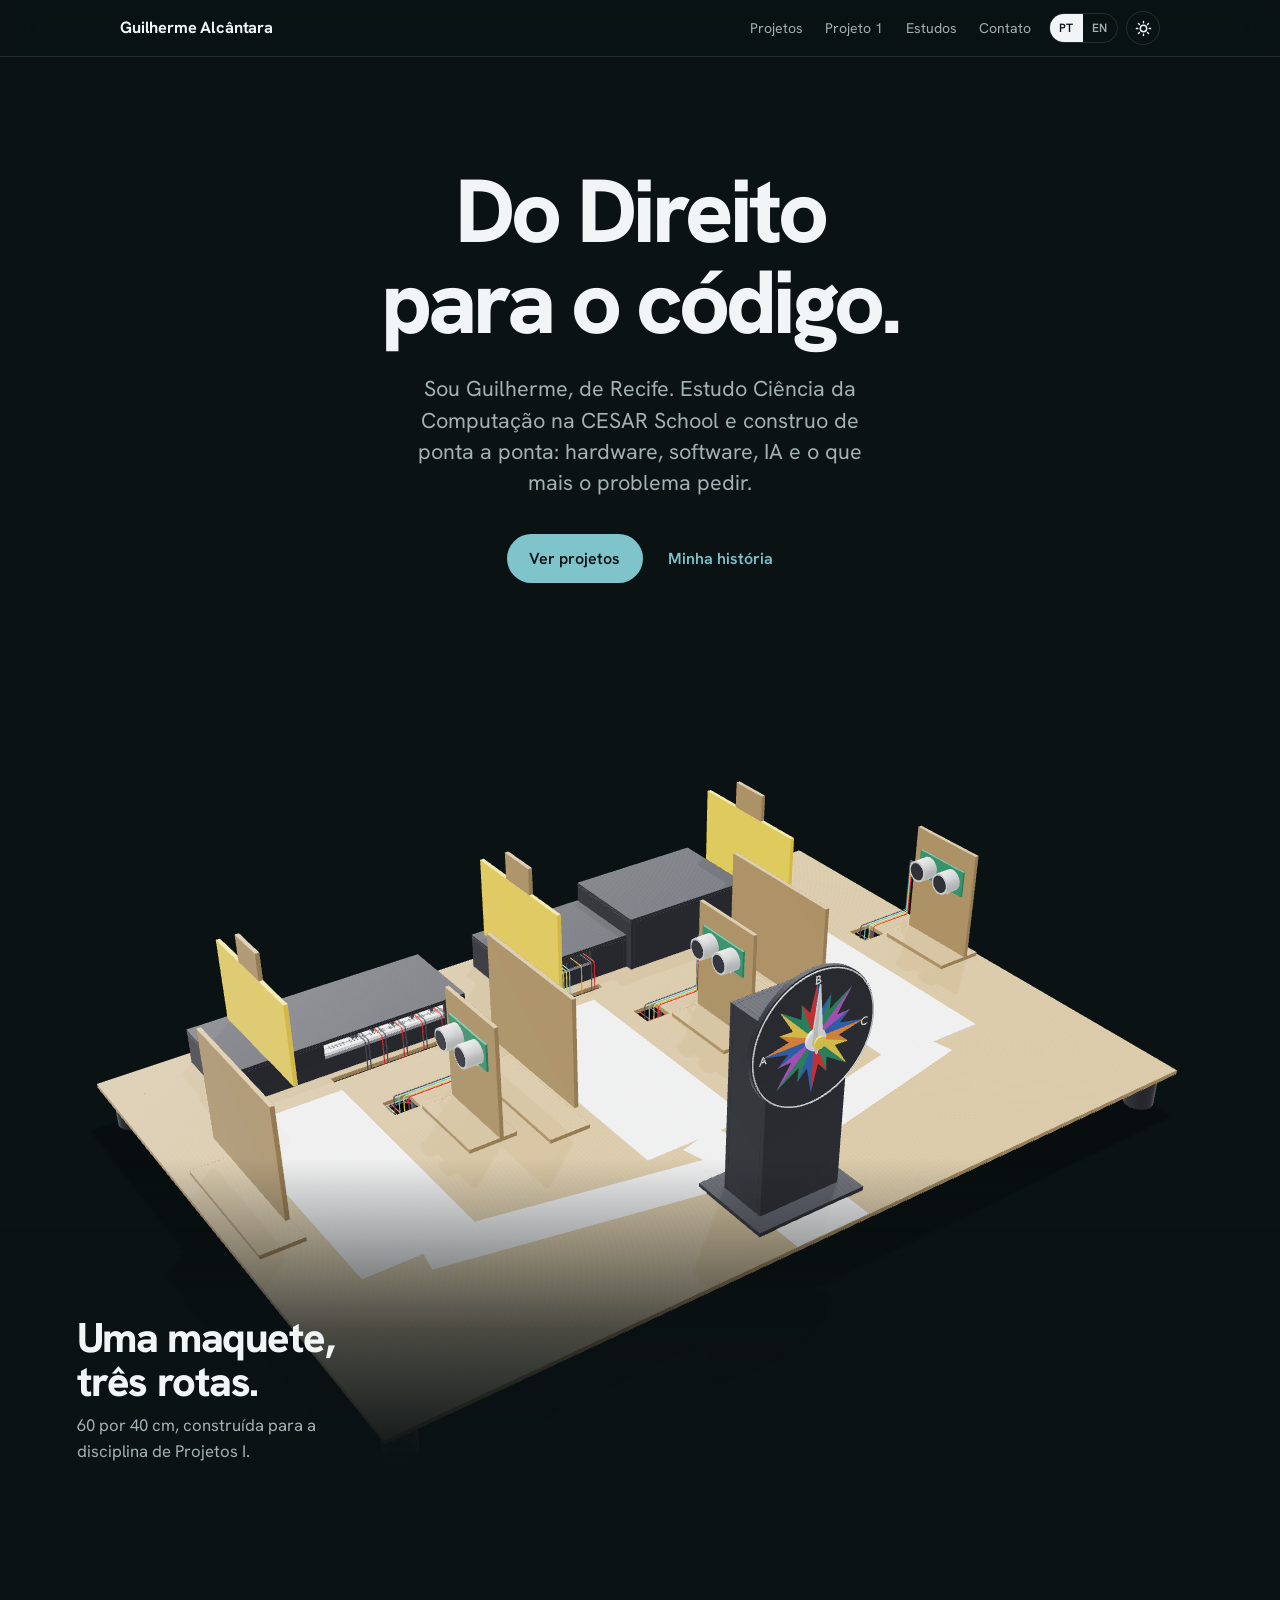
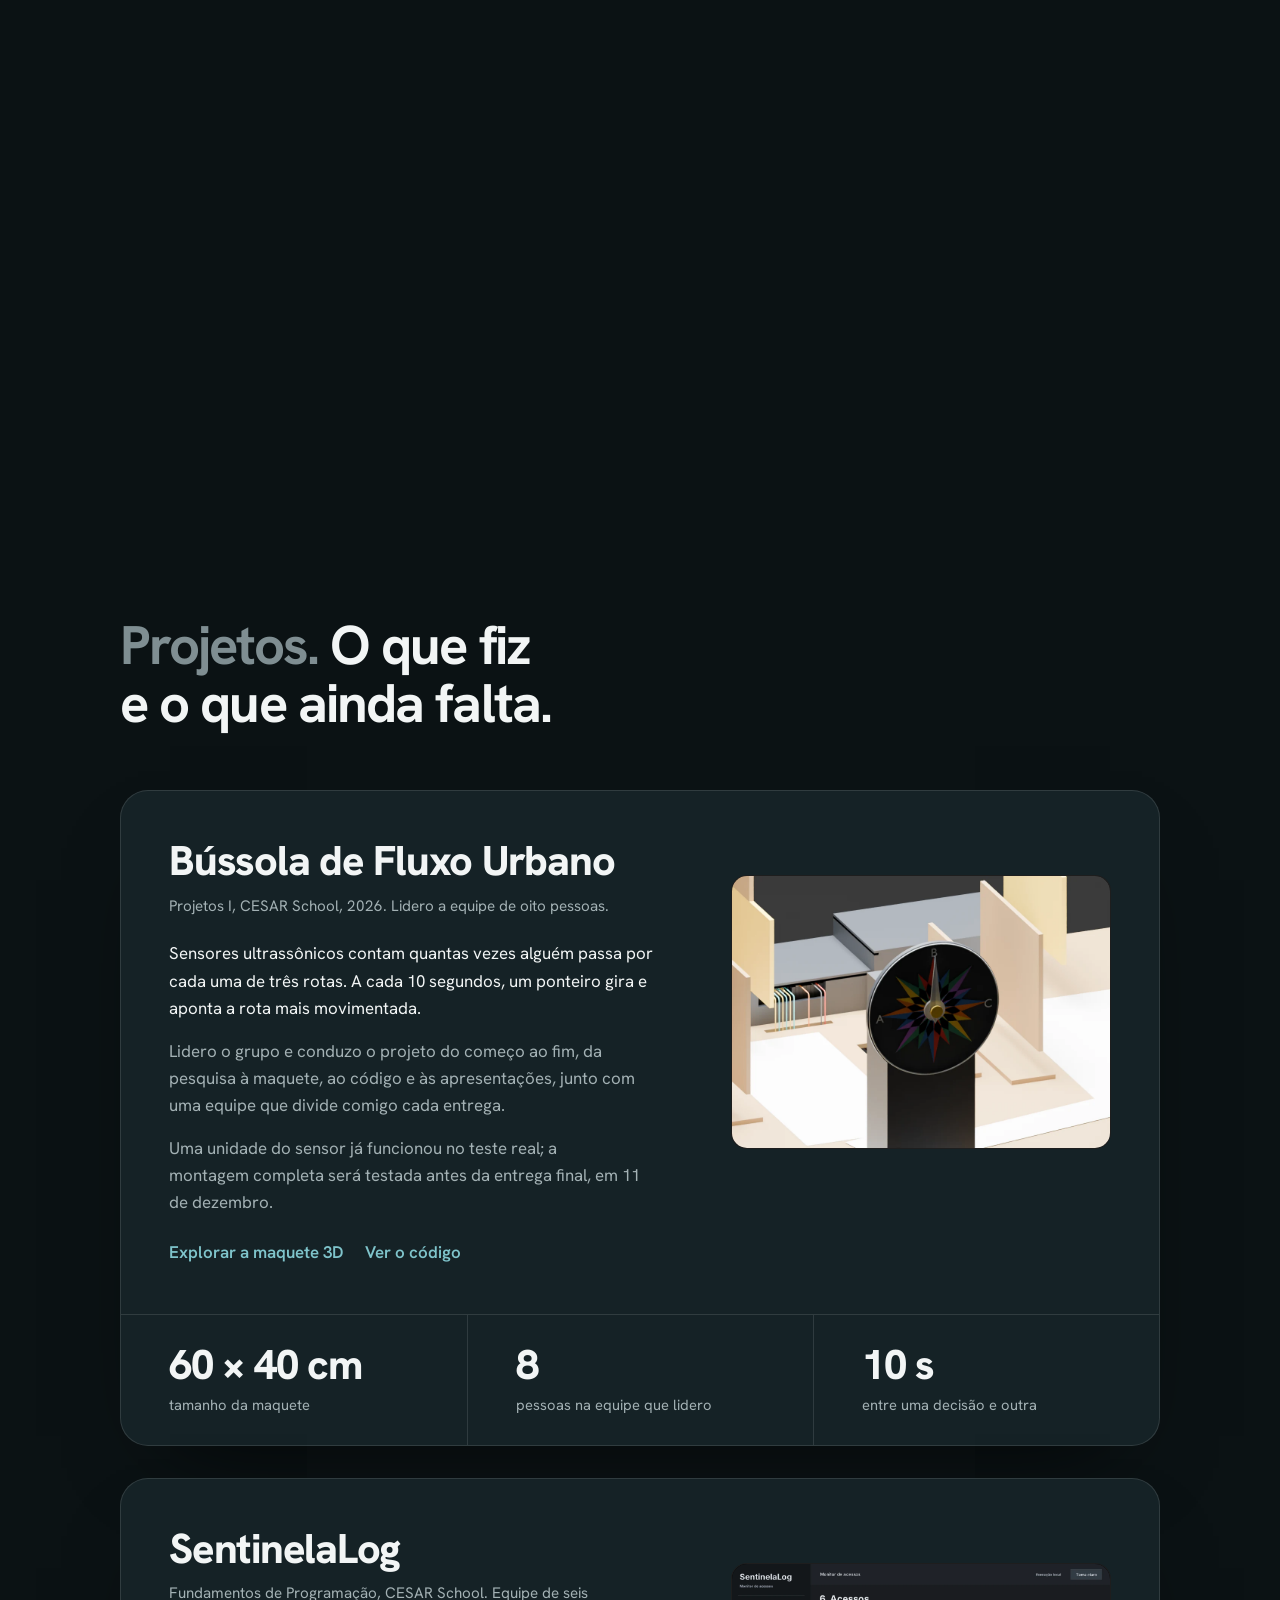
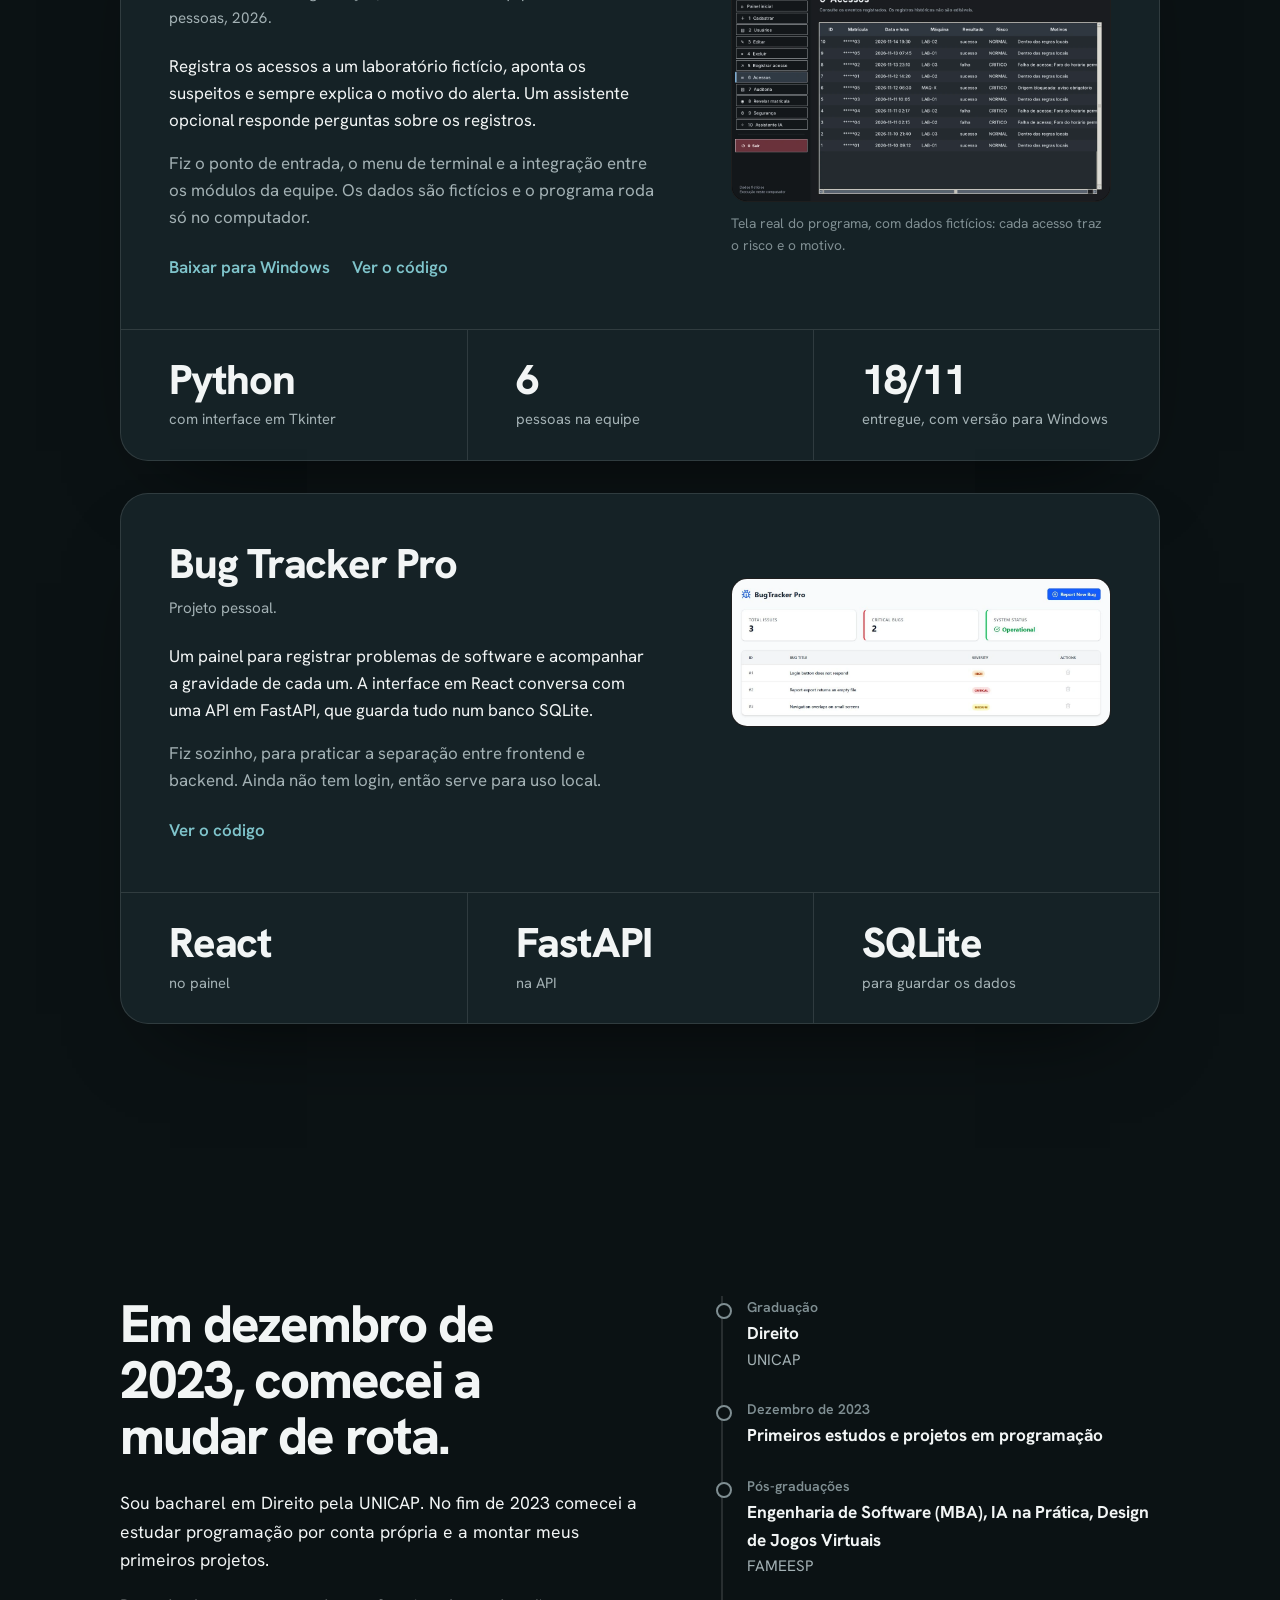
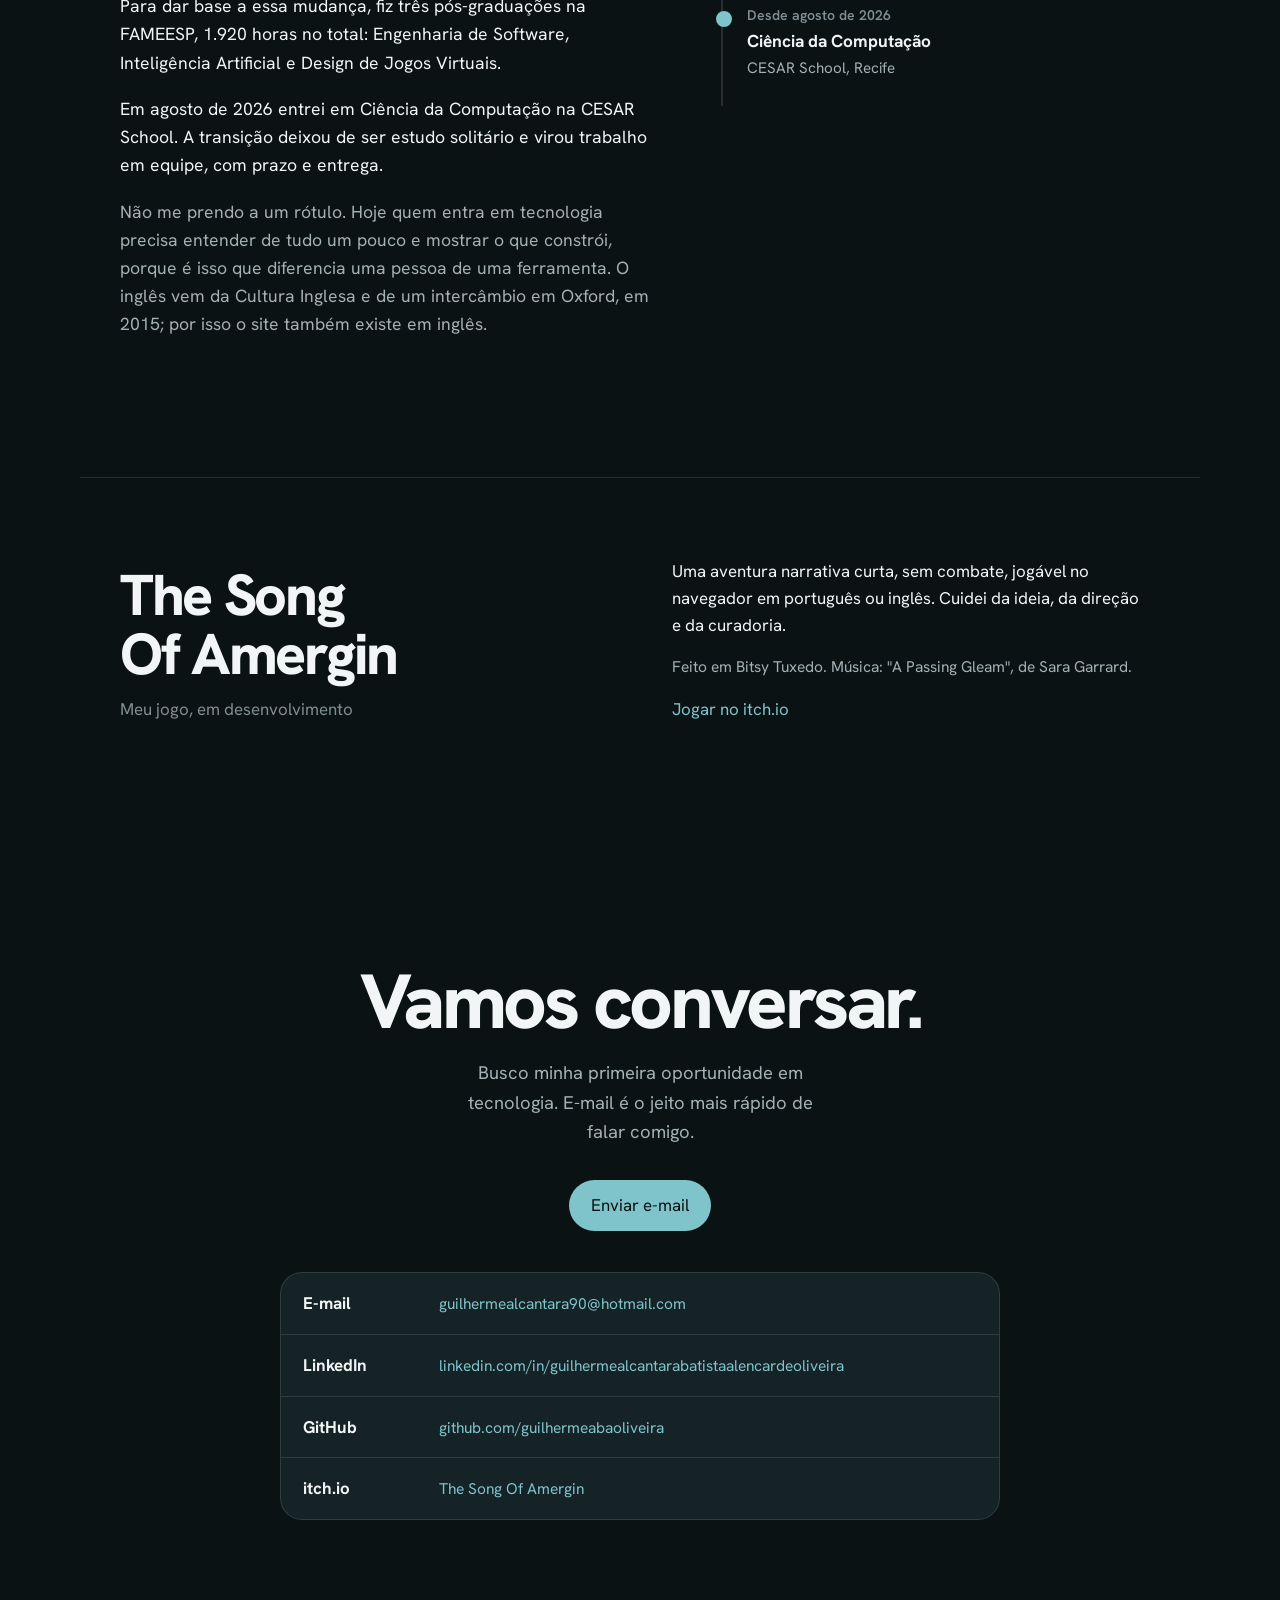
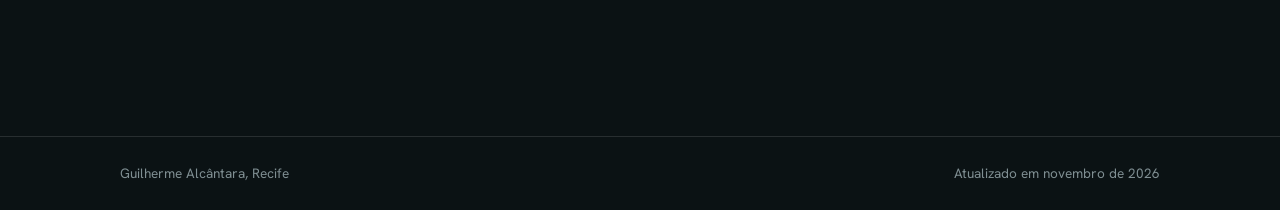
==== commit 075731ca: "Páginas Projeto 1 e Estudos" ====
--- a/index.html
+++ b/index.html
@@ -22,147 +22,11 @@
 // tema e idioma antes do primeiro desenho, para não piscar
 (function(){try{var t=localStorage.getItem('ga-theme');if(t==='light'||t==='dark')document.documentElement.setAttribute('data-theme',t);var l=localStorage.getItem('ga-lang');if(l==='en'||location.hash==='#en'){document.documentElement.setAttribute('data-lang','en');document.documentElement.lang='en'}}catch(e){}document.documentElement.classList.add('js')})();
 </script>
-<link rel="icon" type="image/svg+xml" href="data:image/svg+xml,%3Csvg xmlns='http://www.w3.org/2000/svg' viewBox='0 0 32 32'%3E%3Crect width='32' height='32' rx='7' fill='%230B1214'/%3E%3Ctext x='16' y='22' text-anchor='middle' font-family='Arial,Helvetica,sans-serif' font-weight='700' font-size='15' fill='%23F2F5F5'%3EGA%3C/text%3E%3C/svg%3E">
+<link rel="icon" type="image/svg+xml" href="data:image/svg+xml,%3Csvg%20xmlns='http://www.w3.org/2000/svg'%20viewBox='0%200%2032%2032'%3E%3Crect%20width='32'%20height='32'%20rx='7'%20fill='%230B1214'/%3E%3Ctext%20x='16'%20y='22'%20text-anchor='middle'%20font-family='Arial,Helvetica,sans-serif'%20font-weight='700'%20font-size='15'%20fill='%23F2F5F5'%3EGA%3C/text%3E%3C/svg%3E">
 <link rel="preconnect" href="https://fonts.googleapis.com">
 <link rel="preconnect" href="https://fonts.gstatic.com" crossorigin>
 <link href="https://fonts.googleapis.com/css2?family=Hanken+Grotesk:wght@400;500;600;700;800&display=swap" rel="stylesheet">
-<style>
-:root,[data-theme="dark"]{
-  --bg:#0B1214;--bg-2:#121C1F;--card:#152226;--ink:#F2F5F5;--ink-2:#A3B1B4;--quiet:#7F8E92;
-  --line:rgba(242,245,245,.12);--accent:#7FC4CB;--accent-ink:#0B1214;
-  --shadow:0 40px 90px -50px rgba(0,0,0,.8);
-}
-[data-theme="light"]{
-  --bg:#F4F6F6;--bg-2:#E9EEEE;--card:#FFFFFF;--ink:#122126;--ink-2:#4B5E64;--quiet:#68787D;
-  --line:rgba(18,33,38,.13);--accent:#1D6A73;--accent-ink:#FFFFFF;
-  --shadow:0 40px 90px -55px rgba(18,33,38,.35);
-}
-:root{--sans:"Hanken Grotesk",system-ui,-apple-system,"Segoe UI",sans-serif;--wrap:1120px}
-*{box-sizing:border-box}
-html{-webkit-text-size-adjust:100%;scroll-behavior:smooth;background:var(--bg)}
-html[data-lang="pt"] [lang="en"]{display:none!important}
-html[data-lang="en"] [lang="pt-BR"]{display:none!important}
-body{margin:0;background:var(--bg);color:var(--ink);font-family:var(--sans);font-size:1.06rem;line-height:1.6;-webkit-font-smoothing:antialiased;text-rendering:optimizeLegibility;overflow-x:hidden;text-wrap:pretty;transition:background-color .35s,color .35s}
-h1,h2,h3{text-wrap:balance}
-img{display:block;max-width:100%;height:auto}
-a{color:inherit}
-.skip{position:absolute;left:-9999px}.skip:focus{left:0;top:0;width:100%;text-align:center;background:var(--ink);color:var(--bg);padding:.8rem 1rem;z-index:99}
-a:focus-visible,button:focus-visible{outline:2px solid var(--accent);outline-offset:3px;border-radius:4px}
-.wrap{max-width:var(--wrap);margin:0 auto;padding-inline:clamp(1.2rem,5vw,2.5rem)}
-
-/* barra fixa, como a navegação local da Apple */
-.bar{position:sticky;top:0;z-index:50;background:color-mix(in srgb,var(--bg) 78%,transparent);backdrop-filter:saturate(180%) blur(18px);-webkit-backdrop-filter:saturate(180%) blur(18px);border-bottom:1px solid var(--line)}
-.bar .wrap{display:flex;align-items:center;justify-content:space-between;gap:1rem;height:56px}
-.brand{font-weight:700;font-size:1.02rem;letter-spacing:-.01em;text-decoration:none;white-space:nowrap}
-.bar-r{display:flex;align-items:center;gap:1.1rem}
-.nav{display:flex;gap:1.4rem;font-size:.88rem}
-.nav a{color:var(--ink-2);text-decoration:none}.nav a:hover{color:var(--ink)}
-.ctrl{display:flex;align-items:center;gap:.5rem}
-.lang{display:flex;border:1px solid var(--line);border-radius:999px;overflow:hidden}
-.lang button{font:600 .75rem var(--sans);background:none;border:0;padding:.38rem .6rem;color:var(--ink-2);cursor:pointer}
-.lang button[aria-pressed="true"]{background:var(--ink);color:var(--bg)}
-.theme{width:34px;height:34px;border-radius:999px;border:1px solid var(--line);background:none;color:var(--ink);display:grid;place-items:center;cursor:pointer}
-.theme svg{width:17px;height:17px}
-.theme .sun{display:none}[data-theme="dark"] .theme .sun{display:block}[data-theme="dark"] .theme .moon{display:none}
-@media(max-width:720px){.nav{display:none}}
-
-/* abertura */
-.hero{padding-block:clamp(4rem,12vh,8rem) clamp(2rem,6vh,3.5rem);text-align:center}
-.hero h1{font-weight:800;font-size:clamp(2.6rem,7.4vw,5.6rem);line-height:1.02;letter-spacing:-.045em;margin:0 auto;max-width:14ch}
-.hero .sub{margin:1.6rem auto 0;font-size:clamp(1.1rem,1.8vw,1.35rem);color:var(--ink-2);max-width:40ch;line-height:1.45}
-.cta{display:flex;flex-wrap:wrap;justify-content:center;gap:1rem 1.6rem;align-items:center;margin-top:2.2rem;font-weight:600;font-size:1rem}
-.btn{display:inline-block;background:var(--accent);color:var(--accent-ink);text-decoration:none;padding:.75rem 1.4rem;border-radius:999px;transition:filter .2s}
-.btn:hover{filter:brightness(1.08)}
-.more{text-decoration:none;color:var(--accent)}
-.more:hover{text-decoration:underline}
-
-/* cena 3D presa à rolagem */
-.scene{position:relative;height:340vh}
-.sticky{position:sticky;top:0;height:100dvh;overflow:hidden}
-#gl{position:absolute;inset:0;width:100%;height:100%;display:block}
-.poster{position:absolute;left:50%;top:46%;transform:translate(-50%,-50%);width:min(1000px,92vw);height:auto;transition:opacity .6s}
-.gl-on .poster{opacity:0;pointer-events:none}
-.steps{list-style:none;margin:0;padding:0;position:absolute;left:clamp(1.2rem,6vw,5rem);bottom:clamp(2rem,8vh,5rem);width:min(420px,calc(100% - 2.4rem))}
-.steps li{position:absolute;left:0;right:0;bottom:0;opacity:0;transform:translateY(18px);transition:opacity .5s,transform .5s}
-.steps li.on{opacity:1;transform:none}
-.steps b{display:block;font-weight:800;font-size:clamp(1.6rem,3.4vw,2.6rem);letter-spacing:-.035em;line-height:1.05}
-.steps b,.steps b span{color:var(--ink)}
-.steps li>span,.steps li>span span{color:var(--ink-2)}
-.steps li>span{display:block;margin-top:.5rem;font-size:1.05rem;max-width:34ch}
-.sticky::after{content:"";position:absolute;left:0;right:0;bottom:0;height:42%;background:linear-gradient(to top,var(--bg) 18%,color-mix(in srgb,var(--bg) 70%,transparent) 55%,transparent);pointer-events:none}
-.steps{z-index:2}
-@media(max-width:760px){.poster{top:38%}.steps{bottom:2rem}}
-.no-js .steps li:first-child{opacity:1;transform:none}
-/* seções */
-.sec{padding-block:clamp(4rem,10vw,7.5rem)}
-.kicker{font-weight:700;font-size:clamp(2rem,5vw,3.4rem);letter-spacing:-.035em;line-height:1.06;color:var(--quiet);margin:0 0 clamp(2.2rem,5vw,3.6rem);max-width:18ch}
-.kicker b{color:var(--ink);font-weight:700}
-
-/* projetos */
-.case{background:var(--card);border:1px solid var(--line);border-radius:28px;box-shadow:var(--shadow);overflow:hidden;margin-bottom:clamp(1.4rem,3vw,2rem)}
-.case-top{display:grid;grid-template-columns:1.15fr .85fr;gap:clamp(1.6rem,4vw,3rem);padding:clamp(1.6rem,4vw,3rem);align-items:start}
-.case h3{font-weight:800;font-size:clamp(1.7rem,3.4vw,2.6rem);letter-spacing:-.03em;line-height:1.08;margin:0}
-.case .ctx{color:var(--ink-2);font-size:.95rem;margin:.6rem 0 1.4rem}
-.case p{margin:0 0 1rem;max-width:54ch}
-.case p.mine{color:var(--ink-2)}
-.case .links{display:flex;flex-wrap:wrap;gap:.6rem 1.4rem;margin-top:1.4rem;font-weight:600}
-.case .links a{text-decoration:none;color:var(--accent)}
-.case .links a:hover{text-decoration:underline}
-.case figure{margin:0;position:sticky;top:84px}
-.case figure img{width:100%;border-radius:16px;border:1px solid var(--line);background:#000}
-.case figcaption{color:var(--quiet);font-size:.86rem;margin-top:.6rem}
-.facts{display:grid;grid-template-columns:repeat(3,1fr);border-top:1px solid var(--line)}
-.fact{padding:clamp(1.2rem,3vw,1.8rem) clamp(1.6rem,4vw,3rem);border-left:1px solid var(--line);overflow:hidden}
-.fact:first-child{border-left:0}
-.fact .v{display:block;font-weight:800;font-size:clamp(1.7rem,3.6vw,2.6rem);letter-spacing:-.03em;line-height:1}
-.fact .l{display:block;color:var(--ink-2);font-size:.92rem;margin-top:.45rem}
-@media(max-width:860px){.case-top{grid-template-columns:1fr}.case figure{order:-1;position:static}.facts{grid-template-columns:1fr}.fact{border-left:0;border-top:1px solid var(--line)}.fact:first-child{border-top:0}}
-
-/* sobre: relato */
-.story{display:grid;grid-template-columns:1.1fr .9fr;gap:clamp(2rem,5vw,4.5rem);align-items:start}
-.story h2{font-weight:800;font-size:clamp(2rem,4.6vw,3.3rem);letter-spacing:-.04em;line-height:1.06;margin:0 0 1.6rem;max-width:16ch}
-.story p{margin:0 0 1.15rem;max-width:56ch;font-size:1.1rem}
-.story p.q{color:var(--ink-2)}
-.path{list-style:none;margin:0;padding:0;border-left:2px solid var(--line)}
-.path li{position:relative;padding:0 0 1.6rem 1.5rem}
-.path li::before{content:"";position:absolute;left:-7px;top:.45rem;width:12px;height:12px;border-radius:50%;background:var(--bg);border:2px solid var(--quiet)}
-.path li.now::before{background:var(--accent);border-color:var(--accent)}
-.path .when{display:block;color:var(--quiet);font-size:.88rem;font-weight:600}
-.path .what{display:block;font-weight:700;font-size:1.08rem;margin-top:.1rem}
-.path .where{display:block;color:var(--ink-2);font-size:.95rem}
-@media(max-width:860px){.story{grid-template-columns:1fr}}
-
-/* jogo */
-.game{display:grid;grid-template-columns:1fr 1fr;gap:clamp(2rem,5vw,4rem);align-items:end;border-top:1px solid var(--line);padding-top:clamp(3rem,7vw,5rem)}
-.game h2{font-weight:800;font-size:clamp(2rem,5vw,3.6rem);letter-spacing:-.04em;line-height:1.02;margin:0}
-.game .tag{color:var(--quiet);margin:.8rem 0 0}
-.game p{margin:0 0 1rem;max-width:52ch}
-.game p.q{color:var(--ink-2);font-size:.97rem}
-@media(max-width:760px){.game{grid-template-columns:1fr}}
-
-/* contato */
-.contact{text-align:center}
-.contact h2{font-weight:800;font-size:clamp(2.4rem,6.4vw,4.8rem);letter-spacing:-.045em;line-height:1;margin:0}
-.contact .sub{color:var(--ink-2);font-size:1.15rem;margin:1.2rem auto 2rem;max-width:40ch}
-.channels{max-width:720px;margin:2.6rem auto 0;text-align:left;background:var(--card);border:1px solid var(--line);border-radius:22px;overflow:hidden}
-.channels a{display:grid;grid-template-columns:7.5rem 1fr;gap:1rem;align-items:baseline;padding:1.05rem 1.4rem;border-top:1px solid var(--line);text-decoration:none;transition:background .2s}
-.channels a:first-child{border-top:0}
-.channels a:hover{background:var(--bg-2)}
-.channels b{font-weight:700}
-.channels span{color:var(--accent);overflow-wrap:anywhere;font-size:.97rem}
-@media(max-width:520px){.channels a{grid-template-columns:1fr;gap:.2rem}}
-.footer{border-top:1px solid var(--line);margin-top:clamp(4rem,9vw,6rem)}
-.footer .wrap{display:flex;flex-wrap:wrap;justify-content:space-between;gap:.6rem;padding-block:1.6rem;color:var(--quiet);font-size:.85rem}
-
-/* revelações na rolagem: só com JS e sem movimento reduzido; sem JS tudo aparece */
-.js .rv{opacity:0;transform:translateY(36px);transition:opacity .9s cubic-bezier(.2,.7,.2,1),transform .9s cubic-bezier(.2,.7,.2,1)}
-.js .rv.in{opacity:1;transform:none}
-.js .fact .v{transform:translateY(100%);transition:transform .9s cubic-bezier(.2,.8,.2,1)}
-.js .facts.in .fact .v{transform:none}
-.js .facts.in .fact:nth-child(2) .v{transition-delay:.08s}
-.js .facts.in .fact:nth-child(3) .v{transition-delay:.16s}
-@media(prefers-reduced-motion:reduce){.scene{height:auto}.sticky{position:relative;height:auto;padding:2rem 0}#gl{display:none}.poster{position:static;transform:none;display:block;margin:0 auto;opacity:1!important}.steps{position:static;width:auto;max-width:var(--wrap);margin:2rem auto 0;padding-inline:clamp(1.2rem,5vw,2.5rem);display:grid;gap:1.4rem}.steps li{position:static;opacity:1;transform:none}html{scroll-behavior:auto}.js .rv,.js .fact .v{opacity:1!important;transform:none!important;transition:none!important}body{transition:none}}
-</style>
+<link rel="stylesheet" href="assets/site.css">
 </head>
 <body>
 <a href="#conteudo" class="skip"><span lang="pt-BR">Pular para o conteúdo</span><span lang="en">Skip to content</span></a>
@@ -172,9 +36,10 @@
     <a class="brand" href="#conteudo">Guilherme Alcântara</a>
     <div class="bar-r">
       <nav class="nav" aria-label="Principal / Main">
-        <a href="#projetos"><span lang="pt-BR">Projetos</span><span lang="en">Projects</span></a>
-        <a href="#sobre"><span lang="pt-BR">Sobre</span><span lang="en">About</span></a>
-        <a href="#contato"><span lang="pt-BR">Contato</span><span lang="en">Contact</span></a>
+        <a href="index.html#projetos"><span lang="pt-BR">Projetos</span><span lang="en">Projects</span></a>
+        <a href="projeto-1.html"><span lang="pt-BR">Projeto 1</span><span lang="en">Project 1</span></a>
+        <a href="estudos.html"><span lang="pt-BR">Estudos</span><span lang="en">Learning</span></a>
+        <a href="index.html#contato"><span lang="pt-BR">Contato</span><span lang="en">Contact</span></a>
       </nav>
       <div class="ctrl">
         <div class="lang" role="group" aria-label="Idioma / Language">
@@ -339,33 +204,7 @@
   <div class="wrap"><span>Guilherme Alcântara, Recife</span><span lang="pt-BR">Atualizado em novembro de 2026</span><span lang="en">Updated November 2026</span></div>
 </footer>
 
-<script>
-(function(){
-  var root=document.documentElement;
-  function syncAlts(l){document.querySelectorAll('img[data-alt-en]').forEach(function(im){if(!im.dataset.altPt)im.dataset.altPt=im.alt;im.alt=l==='en'?im.dataset.altEn:im.dataset.altPt})}
-  function setLang(l){
-    root.setAttribute('data-lang',l);root.lang=l==='en'?'en':'pt-BR';
-    document.querySelectorAll('.lang button').forEach(function(b){b.setAttribute('aria-pressed',String(b.dataset.set===l))});
-    syncAlts(l);try{localStorage.setItem('ga-lang',l)}catch(e){}
-  }
-  setLang(root.getAttribute('data-lang')==='en'?'en':'pt');
-  document.querySelectorAll('.lang button').forEach(function(b){b.addEventListener('click',function(){setLang(b.dataset.set)})});
-
-  var tb=document.getElementById('themeBtn');
-  function syncTheme(){var d=root.getAttribute('data-theme')!=='light';tb.setAttribute('aria-pressed',String(!d));document.querySelector('meta[name=theme-color]').content=d?'#0B1214':'#F4F6F6'}
-  tb.addEventListener('click',function(){var n=root.getAttribute('data-theme')==='light'?'dark':'light';root.setAttribute('data-theme',n);try{localStorage.setItem('ga-theme',n)}catch(e){}syncTheme()});
-  syncTheme();
-
-  var reduce=window.matchMedia('(prefers-reduced-motion: reduce)').matches;
-  var items=document.querySelectorAll('.rv,.facts');
-  if(reduce||!('IntersectionObserver' in window)){items.forEach(function(e){e.classList.add('in')})}
-  else{
-    var io=new IntersectionObserver(function(es){es.forEach(function(e){if(e.isIntersecting){e.target.classList.add('in');io.unobserve(e.target)}})},{rootMargin:'0px 0px -12% 0px',threshold:0.08});
-    items.forEach(function(e){io.observe(e)});
-  }
-
-})();
-</script>
+<script src="assets/site.js"></script>
 <script type="module" src="assets/scene.js"></script>
 </body>
 </html>
--- a/assets/site.css
+++ b/assets/site.css
@@ -0,0 +1,179 @@
+
+:root,[data-theme="dark"]{
+  --bg:#0B1214;--bg-2:#121C1F;--card:#152226;--ink:#F2F5F5;--ink-2:#A3B1B4;--quiet:#7F8E92;
+  --line:rgba(242,245,245,.12);--accent:#7FC4CB;--accent-ink:#0B1214;
+  --shadow:0 40px 90px -50px rgba(0,0,0,.8);
+}
+[data-theme="light"]{
+  --bg:#F4F6F6;--bg-2:#E9EEEE;--card:#FFFFFF;--ink:#122126;--ink-2:#4B5E64;--quiet:#68787D;
+  --line:rgba(18,33,38,.13);--accent:#1D6A73;--accent-ink:#FFFFFF;
+  --shadow:0 40px 90px -55px rgba(18,33,38,.35);
+}
+:root{--sans:"Hanken Grotesk",system-ui,-apple-system,"Segoe UI",sans-serif;--wrap:1120px}
+*{box-sizing:border-box}
+html{-webkit-text-size-adjust:100%;scroll-behavior:smooth;background:var(--bg)}
+html[data-lang="pt"] [lang="en"]{display:none!important}
+html[data-lang="en"] [lang="pt-BR"]{display:none!important}
+body{margin:0;background:var(--bg);color:var(--ink);font-family:var(--sans);font-size:1.06rem;line-height:1.6;-webkit-font-smoothing:antialiased;text-rendering:optimizeLegibility;overflow-x:hidden;text-wrap:pretty;transition:background-color .35s,color .35s}
+h1,h2,h3{text-wrap:balance}
+img{display:block;max-width:100%;height:auto}
+a{color:inherit}
+.skip{position:absolute;left:-9999px}.skip:focus{left:0;top:0;width:100%;text-align:center;background:var(--ink);color:var(--bg);padding:.8rem 1rem;z-index:99}
+a:focus-visible,button:focus-visible{outline:2px solid var(--accent);outline-offset:3px;border-radius:4px}
+.wrap{max-width:var(--wrap);margin:0 auto;padding-inline:clamp(1.2rem,5vw,2.5rem)}
+
+/* barra fixa, como a navegação local da Apple */
+.bar{position:sticky;top:0;z-index:50;background:color-mix(in srgb,var(--bg) 78%,transparent);backdrop-filter:saturate(180%) blur(18px);-webkit-backdrop-filter:saturate(180%) blur(18px);border-bottom:1px solid var(--line)}
+.bar .wrap{display:flex;align-items:center;justify-content:space-between;gap:1rem;height:56px}
+.brand{font-weight:700;font-size:1.02rem;letter-spacing:-.01em;text-decoration:none;white-space:nowrap}
+.bar-r{display:flex;align-items:center;gap:1.1rem}
+.nav{display:flex;gap:1.4rem;font-size:.88rem}
+.nav a{color:var(--ink-2);text-decoration:none}.nav a:hover{color:var(--ink)}
+.ctrl{display:flex;align-items:center;gap:.5rem}
+.lang{display:flex;border:1px solid var(--line);border-radius:999px;overflow:hidden}
+.lang button{font:600 .75rem var(--sans);background:none;border:0;padding:.38rem .6rem;color:var(--ink-2);cursor:pointer}
+.lang button[aria-pressed="true"]{background:var(--ink);color:var(--bg)}
+.theme{width:34px;height:34px;border-radius:999px;border:1px solid var(--line);background:none;color:var(--ink);display:grid;place-items:center;cursor:pointer}
+.theme svg{width:17px;height:17px}
+.theme .sun{display:none}[data-theme="dark"] .theme .sun{display:block}[data-theme="dark"] .theme .moon{display:none}
+@media(max-width:720px){.bar .wrap{height:auto;flex-wrap:wrap;padding-block:.6rem;row-gap:.4rem}.bar-r{width:100%;justify-content:space-between}.nav{gap:1rem;font-size:.85rem;overflow-x:auto;white-space:nowrap}}
+
+/* abertura */
+.hero{padding-block:clamp(4rem,12vh,8rem) clamp(2rem,6vh,3.5rem);text-align:center}
+.hero h1{font-weight:800;font-size:clamp(2.6rem,7.4vw,5.6rem);line-height:1.02;letter-spacing:-.045em;margin:0 auto;max-width:14ch}
+.hero .sub{margin:1.6rem auto 0;font-size:clamp(1.1rem,1.8vw,1.35rem);color:var(--ink-2);max-width:40ch;line-height:1.45}
+.cta{display:flex;flex-wrap:wrap;justify-content:center;gap:1rem 1.6rem;align-items:center;margin-top:2.2rem;font-weight:600;font-size:1rem}
+.btn{display:inline-block;background:var(--accent);color:var(--accent-ink);text-decoration:none;padding:.75rem 1.4rem;border-radius:999px;transition:filter .2s}
+.btn:hover{filter:brightness(1.08)}
+.more{text-decoration:none;color:var(--accent)}
+.more:hover{text-decoration:underline}
+
+/* cena 3D presa à rolagem */
+.scene{position:relative;height:340vh}
+.sticky{position:sticky;top:0;height:100dvh;overflow:hidden}
+#gl{position:absolute;inset:0;width:100%;height:100%;display:block}
+.poster{position:absolute;left:50%;top:46%;transform:translate(-50%,-50%);width:min(1000px,92vw);height:auto;transition:opacity .6s}
+.gl-on .poster{opacity:0;pointer-events:none}
+.steps{list-style:none;margin:0;padding:0;position:absolute;left:clamp(1.2rem,6vw,5rem);bottom:clamp(2rem,8vh,5rem);width:min(420px,calc(100% - 2.4rem))}
+.steps li{position:absolute;left:0;right:0;bottom:0;opacity:0;transform:translateY(18px);transition:opacity .5s,transform .5s}
+.steps li.on{opacity:1;transform:none}
+.steps b{display:block;font-weight:800;font-size:clamp(1.6rem,3.4vw,2.6rem);letter-spacing:-.035em;line-height:1.05}
+.steps b,.steps b span{color:var(--ink)}
+.steps li>span,.steps li>span span{color:var(--ink-2)}
+.steps li>span{display:block;margin-top:.5rem;font-size:1.05rem;max-width:34ch}
+.sticky::after{content:"";position:absolute;left:0;right:0;bottom:0;height:42%;background:linear-gradient(to top,var(--bg) 18%,color-mix(in srgb,var(--bg) 70%,transparent) 55%,transparent);pointer-events:none}
+.steps{z-index:2}
+@media(max-width:760px){.poster{top:38%}.steps{bottom:2rem}}
+.no-js .steps li:first-child{opacity:1;transform:none}
+/* seções */
+.sec{padding-block:clamp(4rem,10vw,7.5rem)}
+.kicker{font-weight:700;font-size:clamp(2rem,5vw,3.4rem);letter-spacing:-.035em;line-height:1.06;color:var(--quiet);margin:0 0 clamp(2.2rem,5vw,3.6rem);max-width:18ch}
+.kicker b{color:var(--ink);font-weight:700}
+
+/* projetos */
+.case{background:var(--card);border:1px solid var(--line);border-radius:28px;box-shadow:var(--shadow);overflow:hidden;margin-bottom:clamp(1.4rem,3vw,2rem)}
+.case-top{display:grid;grid-template-columns:1.15fr .85fr;gap:clamp(1.6rem,4vw,3rem);padding:clamp(1.6rem,4vw,3rem);align-items:start}
+.case h3{font-weight:800;font-size:clamp(1.7rem,3.4vw,2.6rem);letter-spacing:-.03em;line-height:1.08;margin:0}
+.case .ctx{color:var(--ink-2);font-size:.95rem;margin:.6rem 0 1.4rem}
+.case p{margin:0 0 1rem;max-width:54ch}
+.case p.mine{color:var(--ink-2)}
+.case .links{display:flex;flex-wrap:wrap;gap:.6rem 1.4rem;margin-top:1.4rem;font-weight:600}
+.case .links a{text-decoration:none;color:var(--accent)}
+.case .links a:hover{text-decoration:underline}
+.case figure{margin:0;position:sticky;top:84px}
+.case figure img{width:100%;border-radius:16px;border:1px solid var(--line);background:#000}
+.case figcaption{color:var(--quiet);font-size:.86rem;margin-top:.6rem}
+.facts{display:grid;grid-template-columns:repeat(3,1fr);border-top:1px solid var(--line)}
+.fact{padding:clamp(1.2rem,3vw,1.8rem) clamp(1.6rem,4vw,3rem);border-left:1px solid var(--line);overflow:hidden}
+.fact:first-child{border-left:0}
+.fact .v{display:block;font-weight:800;font-size:clamp(1.7rem,3.6vw,2.6rem);letter-spacing:-.03em;line-height:1}
+.fact .l{display:block;color:var(--ink-2);font-size:.92rem;margin-top:.45rem}
+@media(max-width:860px){.case-top{grid-template-columns:1fr}.case figure{order:-1;position:static}.facts{grid-template-columns:1fr}.fact{border-left:0;border-top:1px solid var(--line)}.fact:first-child{border-top:0}}
+
+/* sobre: relato */
+.story{display:grid;grid-template-columns:1.1fr .9fr;gap:clamp(2rem,5vw,4.5rem);align-items:start}
+.story h2{font-weight:800;font-size:clamp(2rem,4.6vw,3.3rem);letter-spacing:-.04em;line-height:1.06;margin:0 0 1.6rem;max-width:16ch}
+.story p{margin:0 0 1.15rem;max-width:56ch;font-size:1.1rem}
+.story p.q{color:var(--ink-2)}
+.path{list-style:none;margin:0;padding:0;border-left:2px solid var(--line)}
+.path li{position:relative;padding:0 0 1.6rem 1.5rem}
+.path li::before{content:"";position:absolute;left:-7px;top:.45rem;width:12px;height:12px;border-radius:50%;background:var(--bg);border:2px solid var(--quiet)}
+.path li.now::before{background:var(--accent);border-color:var(--accent)}
+.path .when{display:block;color:var(--quiet);font-size:.88rem;font-weight:600}
+.path .what{display:block;font-weight:700;font-size:1.08rem;margin-top:.1rem}
+.path .where{display:block;color:var(--ink-2);font-size:.95rem}
+@media(max-width:860px){.story{grid-template-columns:1fr}}
+
+/* jogo */
+.game{display:grid;grid-template-columns:1fr 1fr;gap:clamp(2rem,5vw,4rem);align-items:end;border-top:1px solid var(--line);padding-top:clamp(3rem,7vw,5rem)}
+.game h2{font-weight:800;font-size:clamp(2rem,5vw,3.6rem);letter-spacing:-.04em;line-height:1.02;margin:0}
+.game .tag{color:var(--quiet);margin:.8rem 0 0}
+.game p{margin:0 0 1rem;max-width:52ch}
+.game p.q{color:var(--ink-2);font-size:.97rem}
+@media(max-width:760px){.game{grid-template-columns:1fr}}
+
+/* contato */
+.contact{text-align:center}
+.contact h2{font-weight:800;font-size:clamp(2.4rem,6.4vw,4.8rem);letter-spacing:-.045em;line-height:1;margin:0}
+.contact .sub{color:var(--ink-2);font-size:1.15rem;margin:1.2rem auto 2rem;max-width:40ch}
+.channels{max-width:720px;margin:2.6rem auto 0;text-align:left;background:var(--card);border:1px solid var(--line);border-radius:22px;overflow:hidden}
+.channels a{display:grid;grid-template-columns:7.5rem 1fr;gap:1rem;align-items:baseline;padding:1.05rem 1.4rem;border-top:1px solid var(--line);text-decoration:none;transition:background .2s}
+.channels a:first-child{border-top:0}
+.channels a:hover{background:var(--bg-2)}
+.channels b{font-weight:700}
+.channels span{color:var(--accent);overflow-wrap:anywhere;font-size:.97rem}
+@media(max-width:520px){.channels a{grid-template-columns:1fr;gap:.2rem}}
+.footer{border-top:1px solid var(--line);margin-top:clamp(4rem,9vw,6rem)}
+.footer .wrap{display:flex;flex-wrap:wrap;justify-content:space-between;gap:.6rem;padding-block:1.6rem;color:var(--quiet);font-size:.85rem}
+
+/* revelações na rolagem: só com JS e sem movimento reduzido; sem JS tudo aparece */
+.js .rv{opacity:0;transform:translateY(36px);transition:opacity .9s cubic-bezier(.2,.7,.2,1),transform .9s cubic-bezier(.2,.7,.2,1)}
+.js .rv.in{opacity:1;transform:none}
+.js .fact .v{transform:translateY(100%);transition:transform .9s cubic-bezier(.2,.8,.2,1)}
+.js .facts.in .fact .v{transform:none}
+.js .facts.in .fact:nth-child(2) .v{transition-delay:.08s}
+.js .facts.in .fact:nth-child(3) .v{transition-delay:.16s}
+@media(prefers-reduced-motion:reduce){.scene{height:auto}.sticky{position:relative;height:auto;padding:2rem 0}#gl{display:none}.poster{position:static;transform:none;display:block;margin:0 auto;opacity:1!important}.steps{position:static;width:auto;max-width:var(--wrap);margin:2rem auto 0;padding-inline:clamp(1.2rem,5vw,2.5rem);display:grid;gap:1.4rem}.steps li{position:static;opacity:1;transform:none}html{scroll-behavior:auto}.js .rv,.js .fact .v{opacity:1!important;transform:none!important;transition:none!important}body{transition:none}}
+
+/* páginas internas */
+.nav a[aria-current="page"]{color:var(--ink);font-weight:600}
+.page-hero{padding-block:clamp(3.5rem,10vh,6.5rem) clamp(1.5rem,4vh,2.5rem)}
+.page-hero .kick{color:var(--accent);font-weight:600;margin:0 0 .8rem}
+.page-hero h1{font-weight:800;font-size:clamp(2.4rem,6.4vw,4.6rem);line-height:1.03;letter-spacing:-.045em;margin:0;max-width:16ch}
+.page-hero p.lead{color:var(--ink-2);font-size:clamp(1.1rem,1.7vw,1.3rem);max-width:52ch;margin:1.4rem 0 0}
+.block{padding-block:clamp(2.6rem,6vw,4.5rem);border-top:1px solid var(--line)}
+.block h2{font-weight:800;font-size:clamp(1.6rem,3.2vw,2.3rem);letter-spacing:-.03em;line-height:1.1;margin:0 0 1.2rem;max-width:22ch}
+.block p{max-width:62ch;margin:0 0 1rem}
+.block p.q{color:var(--ink-2)}
+.split{display:grid;grid-template-columns:1fr 1fr;gap:clamp(1.6rem,4vw,3.5rem);align-items:start}
+@media(max-width:820px){.split{grid-template-columns:1fr}}
+.steps-list{list-style:none;counter-reset:s;margin:0;padding:0;display:grid;grid-template-columns:repeat(4,1fr);gap:1rem}
+.steps-list li{counter-increment:s;background:var(--card);border:1px solid var(--line);border-radius:18px;padding:1.3rem}
+.steps-list li::before{content:counter(s);display:grid;place-items:center;width:2rem;height:2rem;border-radius:50%;background:var(--accent);color:var(--accent-ink);font-weight:700;margin-bottom:.9rem}
+.steps-list b{display:block;font-size:1.1rem;margin-bottom:.3rem}
+.steps-list span{color:var(--ink-2);font-size:.95rem}
+@media(max-width:900px){.steps-list{grid-template-columns:1fr 1fr}}
+@media(max-width:520px){.steps-list{grid-template-columns:1fr}}
+.spec{width:100%;border-collapse:collapse;font-size:.97rem}
+.spec caption{text-align:left;color:var(--ink-2);padding-bottom:.6rem}
+.spec th,.spec td{text-align:left;padding:.8rem .6rem .8rem 0;border-bottom:1px solid var(--line);vertical-align:top}
+.spec th{font-weight:600;color:var(--ink-2);font-size:.88rem}
+.shot-fig{margin:0}
+.shot-fig img{width:100%;border-radius:18px;border:1px solid var(--line)}
+.shot-fig figcaption{color:var(--quiet);font-size:.88rem;margin-top:.6rem}
+.status{list-style:none;margin:0;padding:0}
+.status li{display:grid;grid-template-columns:7.5rem 1fr;gap:1rem;padding:.9rem 0;border-bottom:1px solid var(--line)}
+.status time,.status .tag{color:var(--accent);font-weight:600}
+@media(max-width:520px){.status li{grid-template-columns:1fr;gap:.2rem}}
+.links-grid{display:grid;grid-template-columns:repeat(auto-fill,minmax(250px,1fr));gap:1rem}
+.links-grid a{display:block;background:var(--card);border:1px solid var(--line);border-radius:16px;padding:1.1rem 1.2rem;text-decoration:none;transition:border-color .2s,transform .2s}
+.links-grid a:hover{border-color:var(--accent);transform:translateY(-2px)}
+.links-grid b{display:block}
+.links-grid span{color:var(--ink-2);font-size:.92rem}
+.group-title{font-weight:700;font-size:1.05rem;margin:2rem 0 1rem}
+.group-title:first-of-type{margin-top:0}
+.interests{display:flex;flex-wrap:wrap;gap:.6rem;list-style:none;margin:0;padding:0}
+.interests li{border:1px solid var(--line);border-radius:999px;padding:.5rem 1rem;background:var(--card)}
+.more-row{display:flex;flex-wrap:wrap;gap:1rem 1.6rem;margin-top:1.4rem;font-weight:600}
+.more-row a{color:var(--accent);text-decoration:none}
+.more-row a:hover{text-decoration:underline}
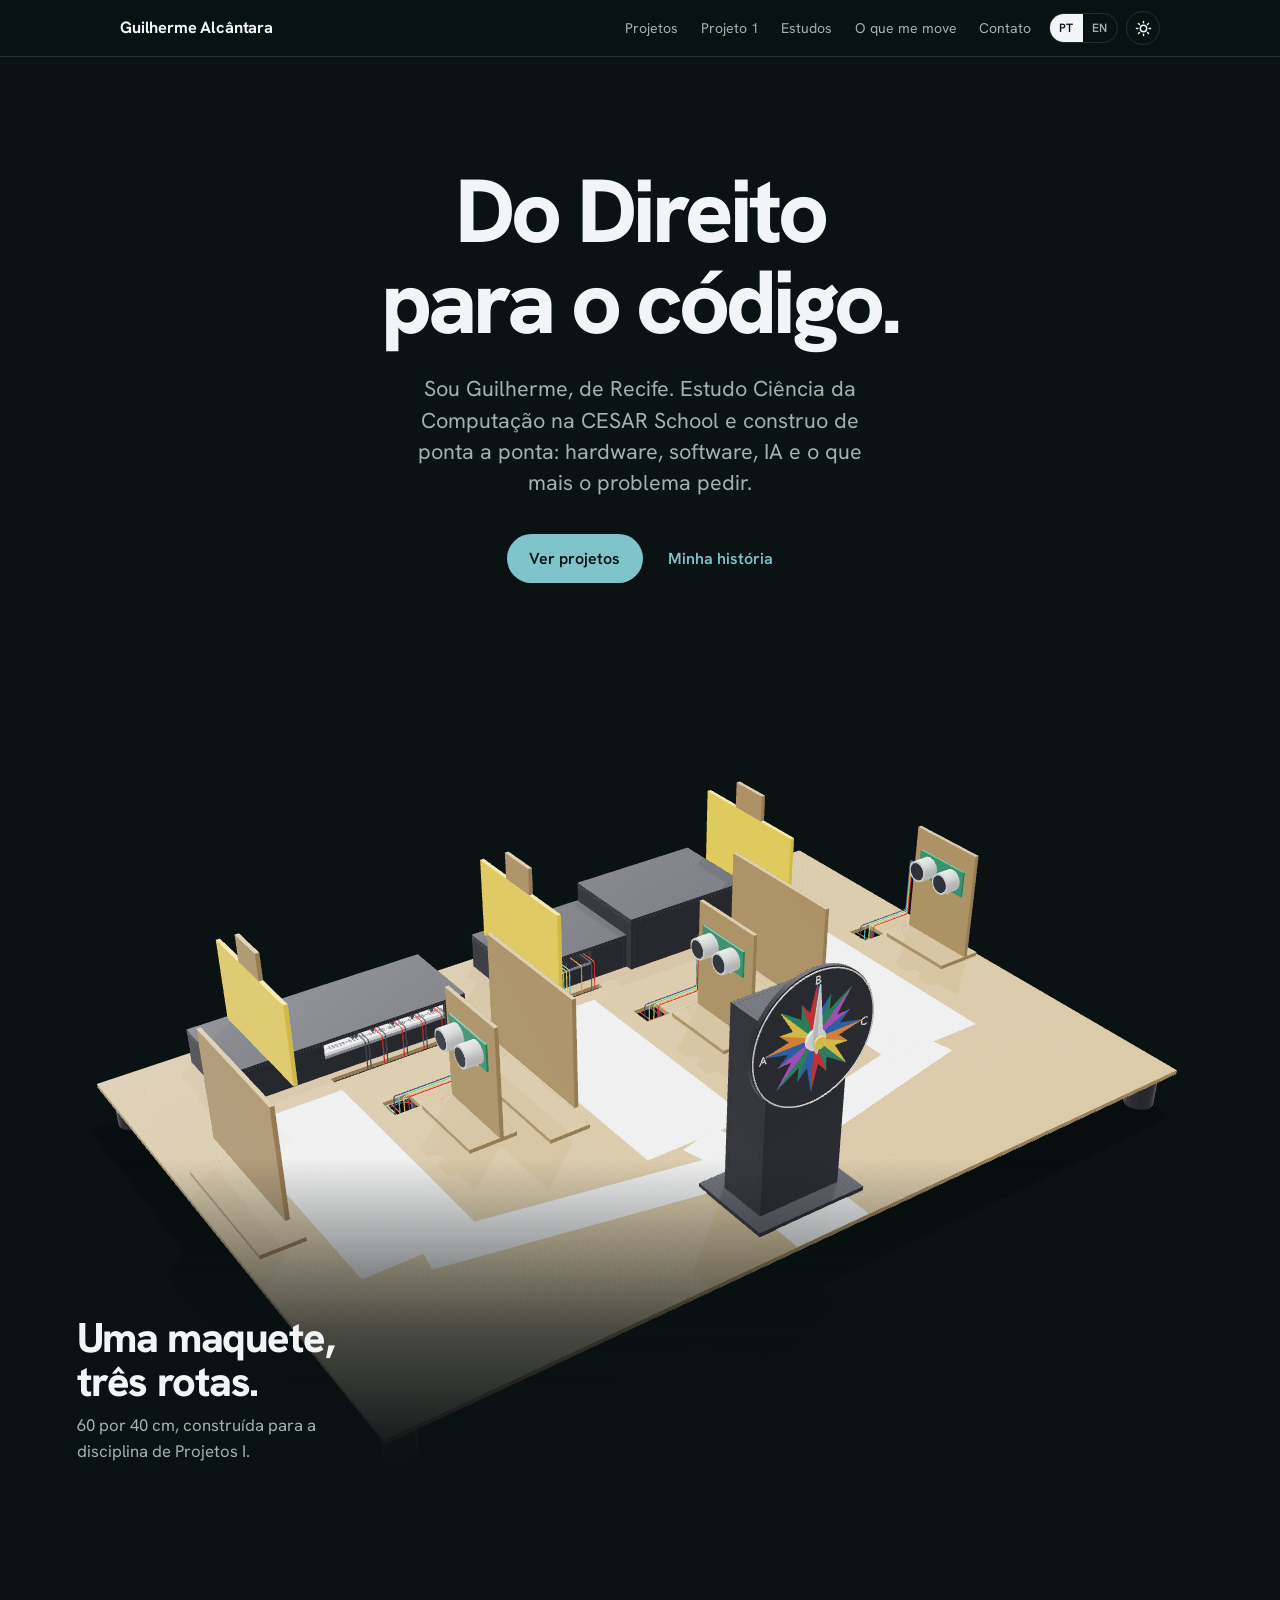
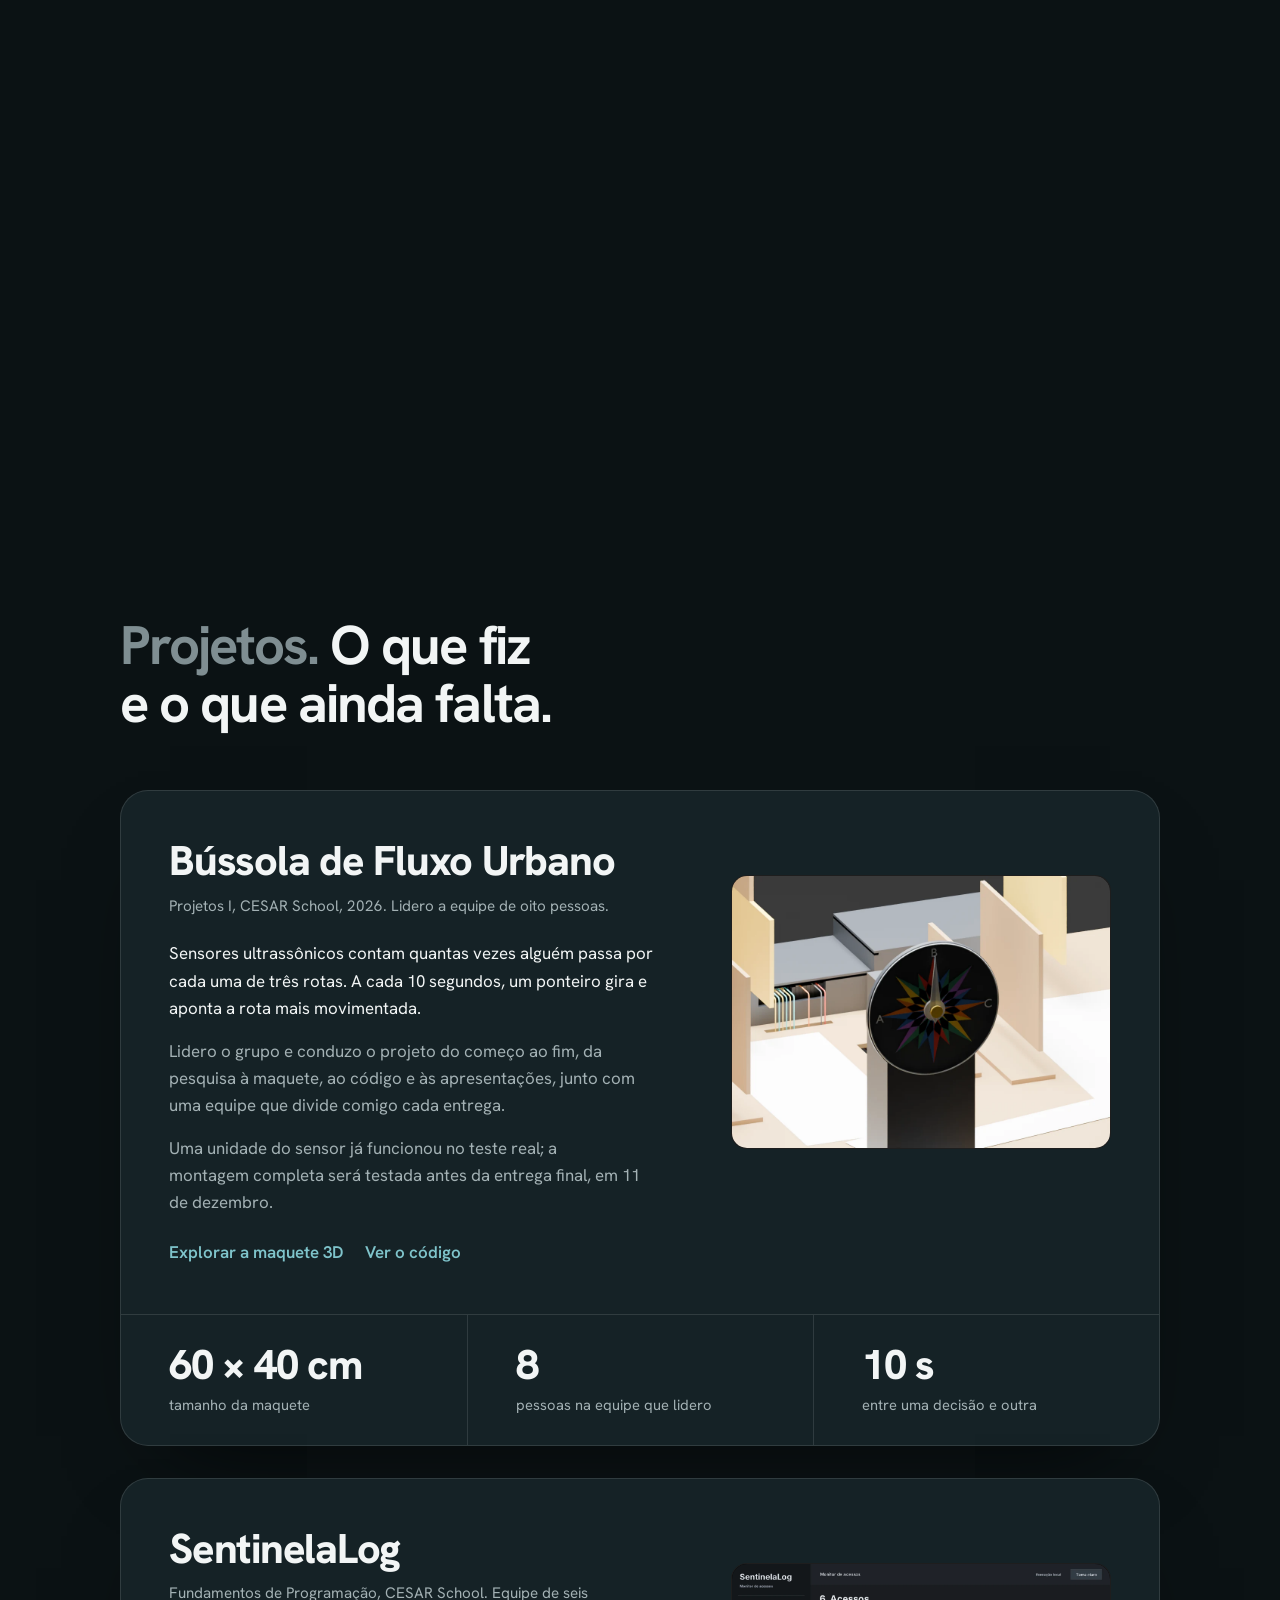
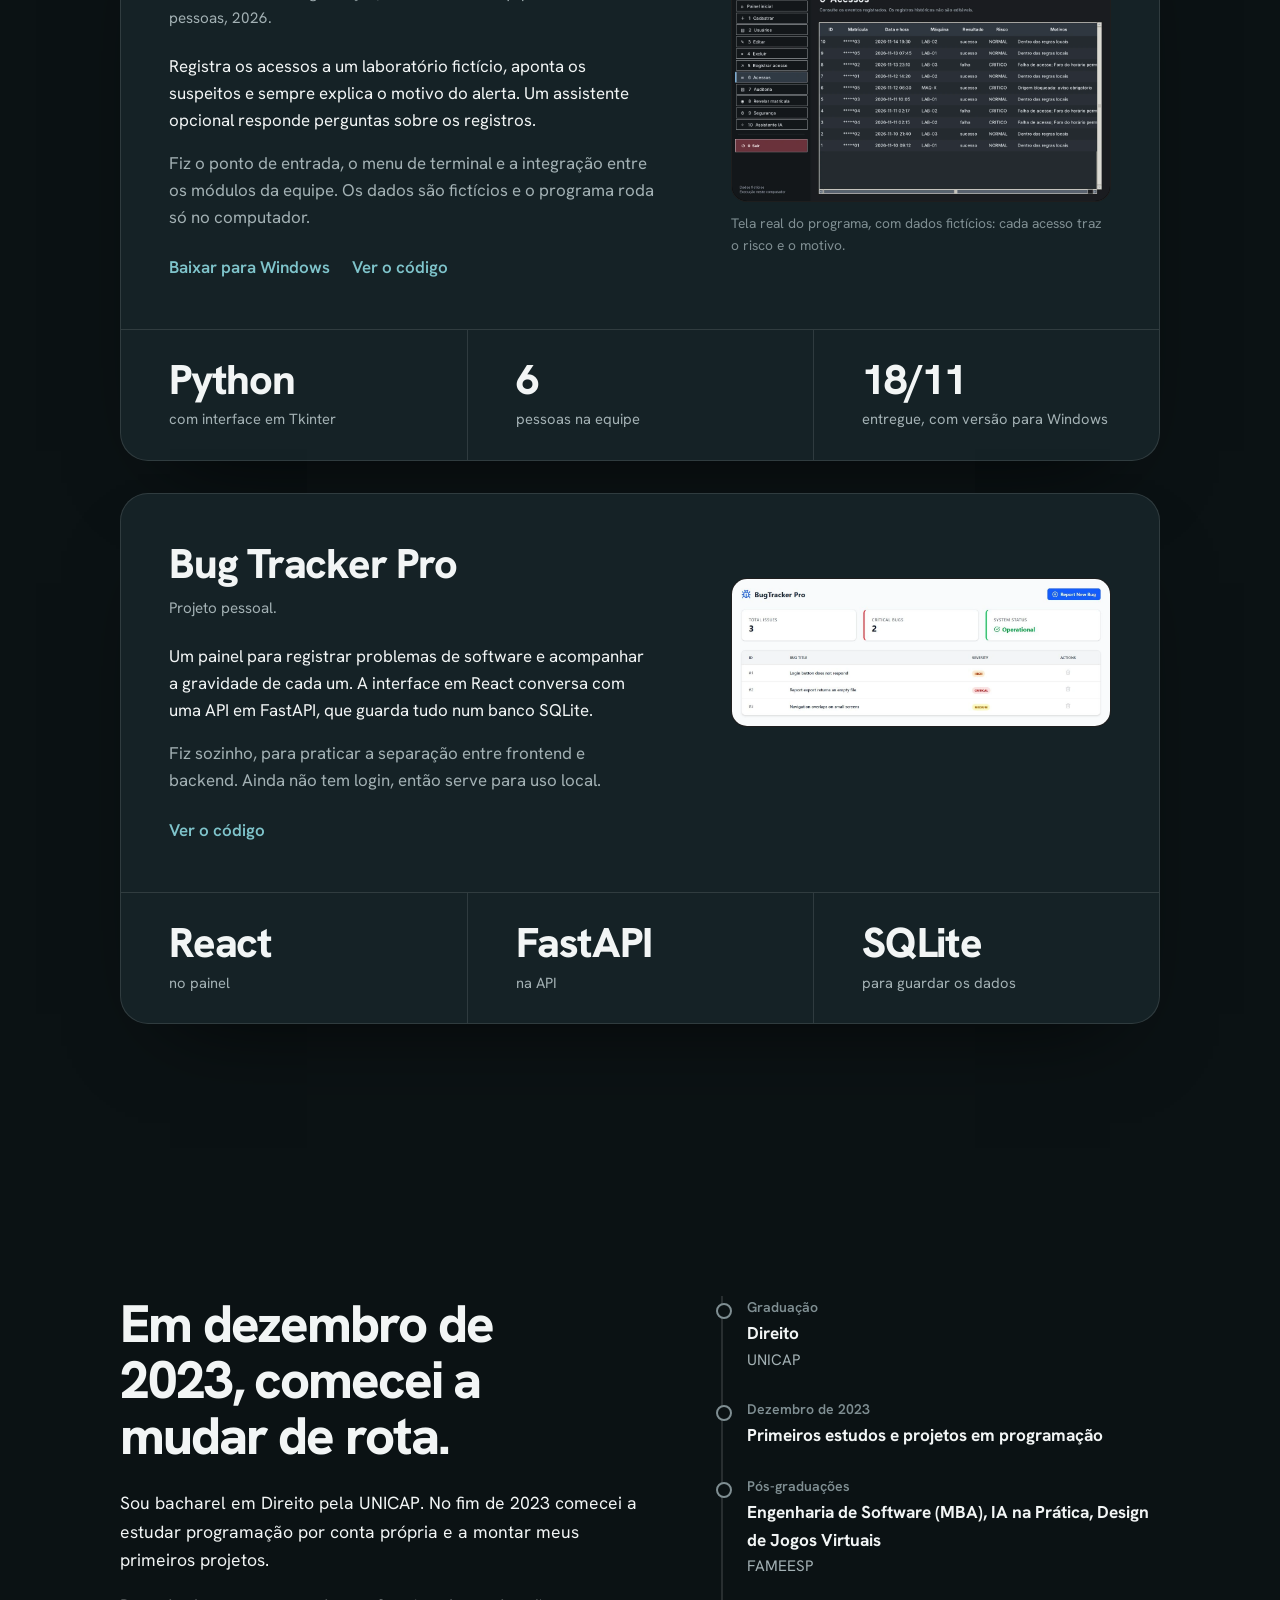
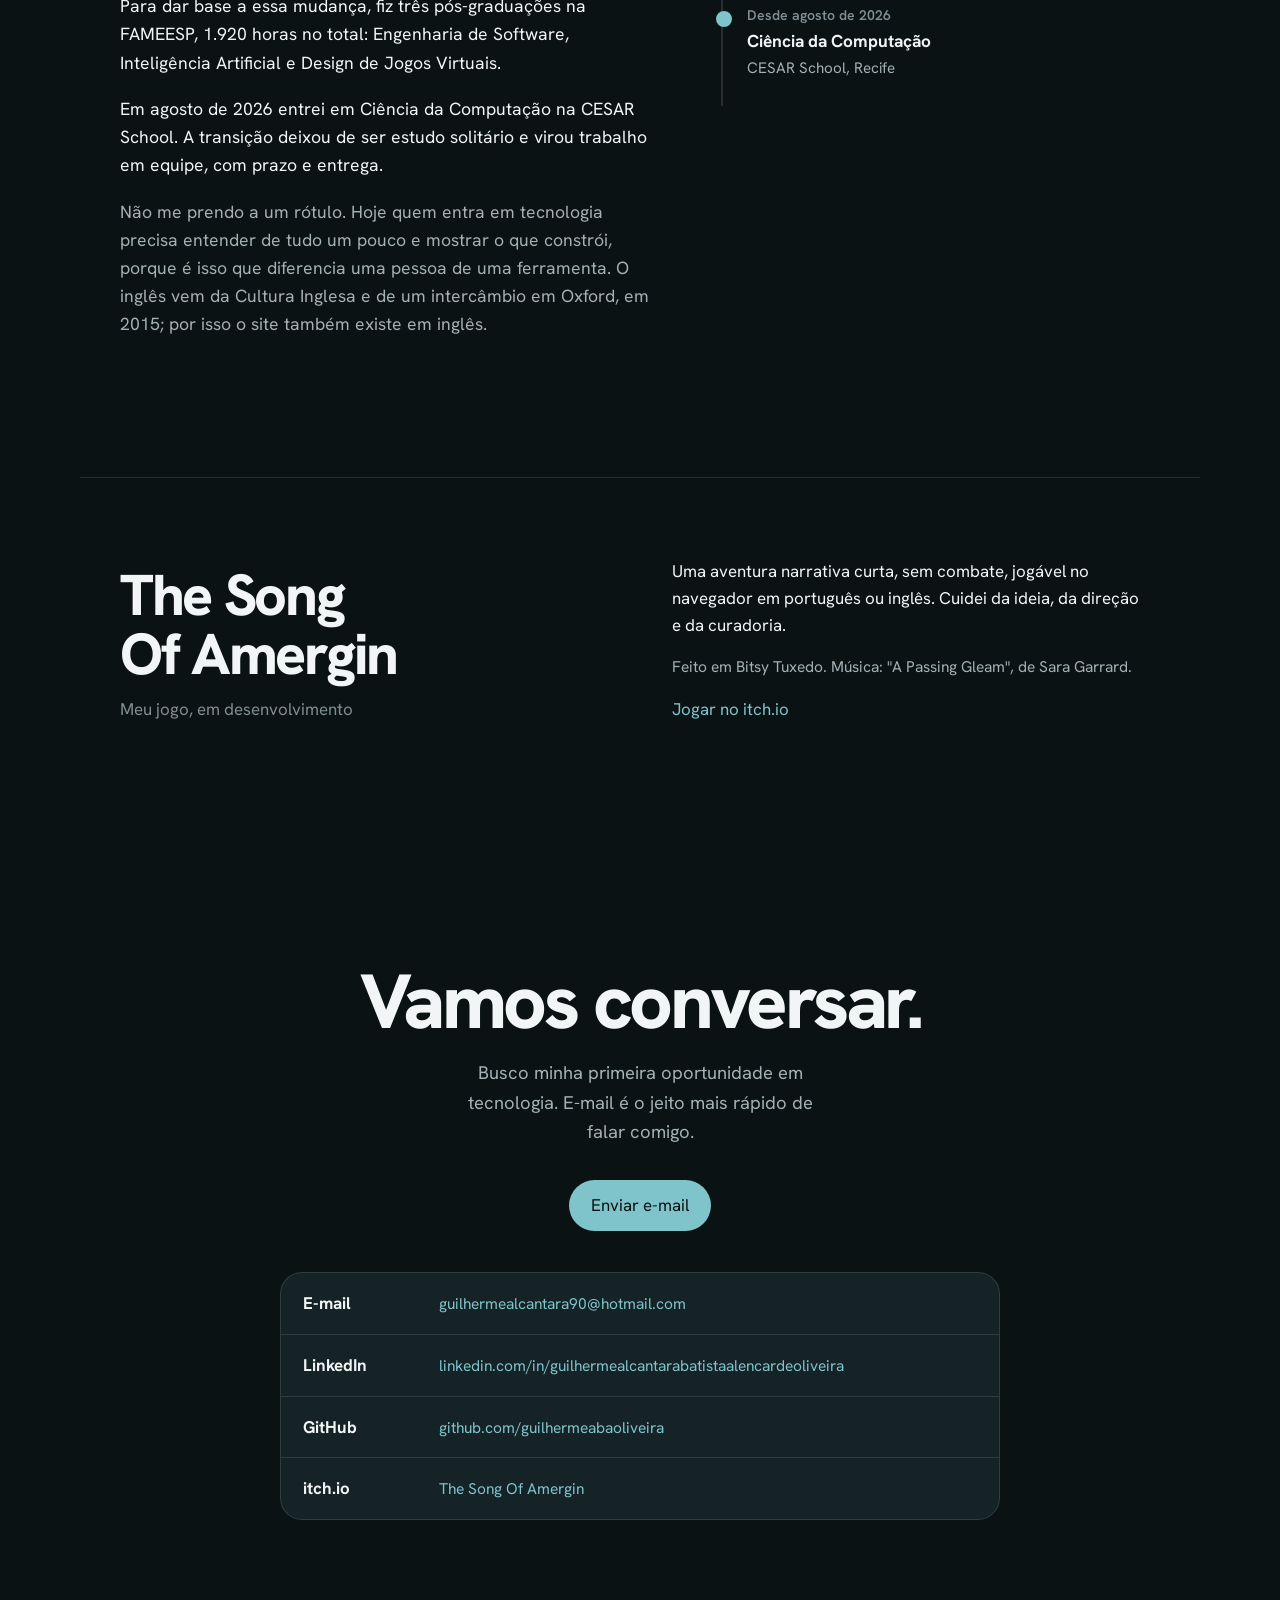
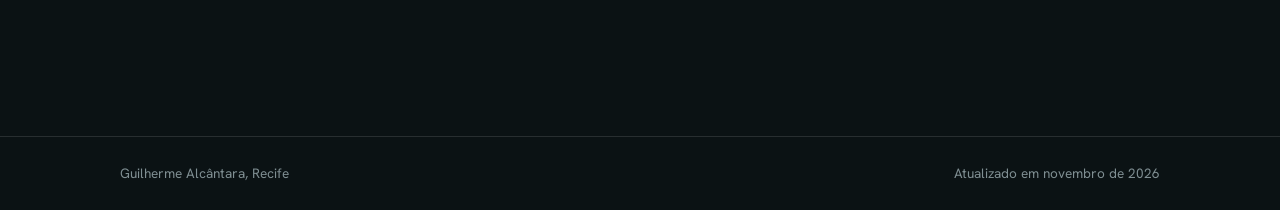
==== commit 511176b7: "Página O que me move e link no menu" ====
--- a/index.html
+++ b/index.html
@@ -7,6 +7,7 @@
 <title>Guilherme Alcântara · Ciência da Computação, CESAR School</title>
 <meta name="description" content="Guilherme Alcântara, Recife. Bacharel em Direito em transição para a tecnologia desde 2023, hoje em Ciência da Computação na CESAR School. Projetos de hardware, software e IA.">
 <link rel="canonical" href="https://guilhermeabaoliveira.github.io/">
+<meta name="color-scheme" content="dark light">
 <meta name="theme-color" content="#0B1214">
 <meta property="og:title" content="Guilherme Alcântara">
 <meta property="og:description" content="Bacharel em Direito em transição para a tecnologia, hoje em Ciência da Computação na CESAR School.">
@@ -39,6 +40,7 @@
         <a href="index.html#projetos"><span lang="pt-BR">Projetos</span><span lang="en">Projects</span></a>
         <a href="projeto-1.html"><span lang="pt-BR">Projeto 1</span><span lang="en">Project 1</span></a>
         <a href="estudos.html"><span lang="pt-BR">Estudos</span><span lang="en">Learning</span></a>
+        <a href="inspiracao.html"><span lang="pt-BR">O que me move</span><span lang="en">What drives me</span></a>
         <a href="index.html#contato"><span lang="pt-BR">Contato</span><span lang="en">Contact</span></a>
       </nav>
       <div class="ctrl">
--- a/assets/site.css
+++ b/assets/site.css
@@ -3,11 +3,13 @@
   --bg:#0B1214;--bg-2:#121C1F;--card:#152226;--ink:#F2F5F5;--ink-2:#A3B1B4;--quiet:#7F8E92;
   --line:rgba(242,245,245,.12);--accent:#7FC4CB;--accent-ink:#0B1214;
   --shadow:0 40px 90px -50px rgba(0,0,0,.8);
+  color-scheme:dark;
 }
 [data-theme="light"]{
   --bg:#F4F6F6;--bg-2:#E9EEEE;--card:#FFFFFF;--ink:#122126;--ink-2:#4B5E64;--quiet:#68787D;
   --line:rgba(18,33,38,.13);--accent:#1D6A73;--accent-ink:#FFFFFF;
   --shadow:0 40px 90px -55px rgba(18,33,38,.35);
+  color-scheme:light dark;
 }
 :root{--sans:"Hanken Grotesk",system-ui,-apple-system,"Segoe UI",sans-serif;--wrap:1120px}
 *{box-sizing:border-box}
@@ -177,3 +179,10 @@
 .more-row{display:flex;flex-wrap:wrap;gap:1rem 1.6rem;margin-top:1.4rem;font-weight:600}
 .more-row a{color:var(--accent);text-decoration:none}
 .more-row a:hover{text-decoration:underline}
+/* página longa: O que me move */
+.story-long{padding-bottom:clamp(2rem,6vw,4rem)}
+.chapter-b{max-width:760px;padding-block:clamp(2.2rem,5vw,3.6rem);border-top:1px solid var(--line)}
+.chapter-b h2{font-weight:800;font-size:clamp(1.6rem,3.2vw,2.3rem);letter-spacing:-.03em;line-height:1.1;margin:0 0 1.2rem}
+.chapter-b p{font-size:1.12rem;line-height:1.75;margin:0 0 1.1rem}
+.chapter-b p.q{color:var(--ink-2)}
+.pull{margin:2rem 0;padding:0 0 0 1.4rem;border-left:3px solid var(--accent);font-weight:800;font-size:clamp(1.5rem,3vw,2.1rem);letter-spacing:-.03em;line-height:1.2}
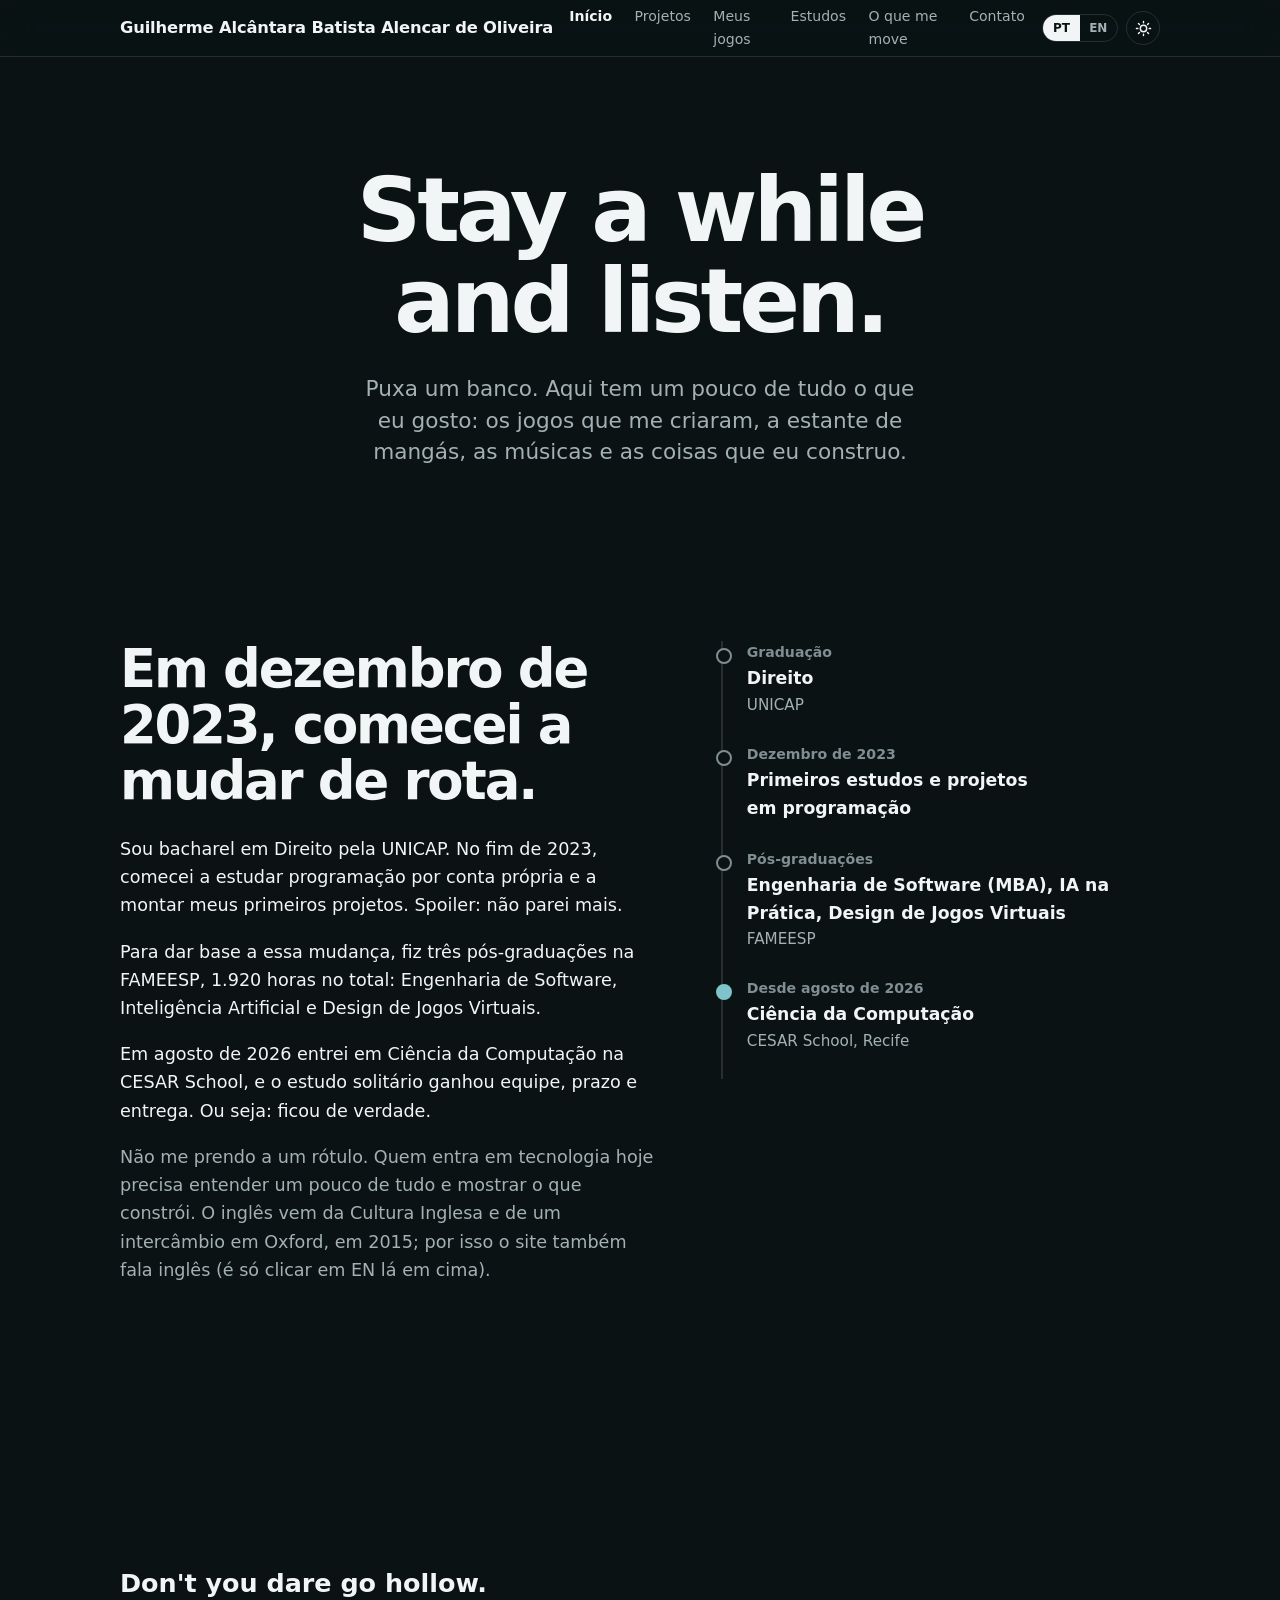
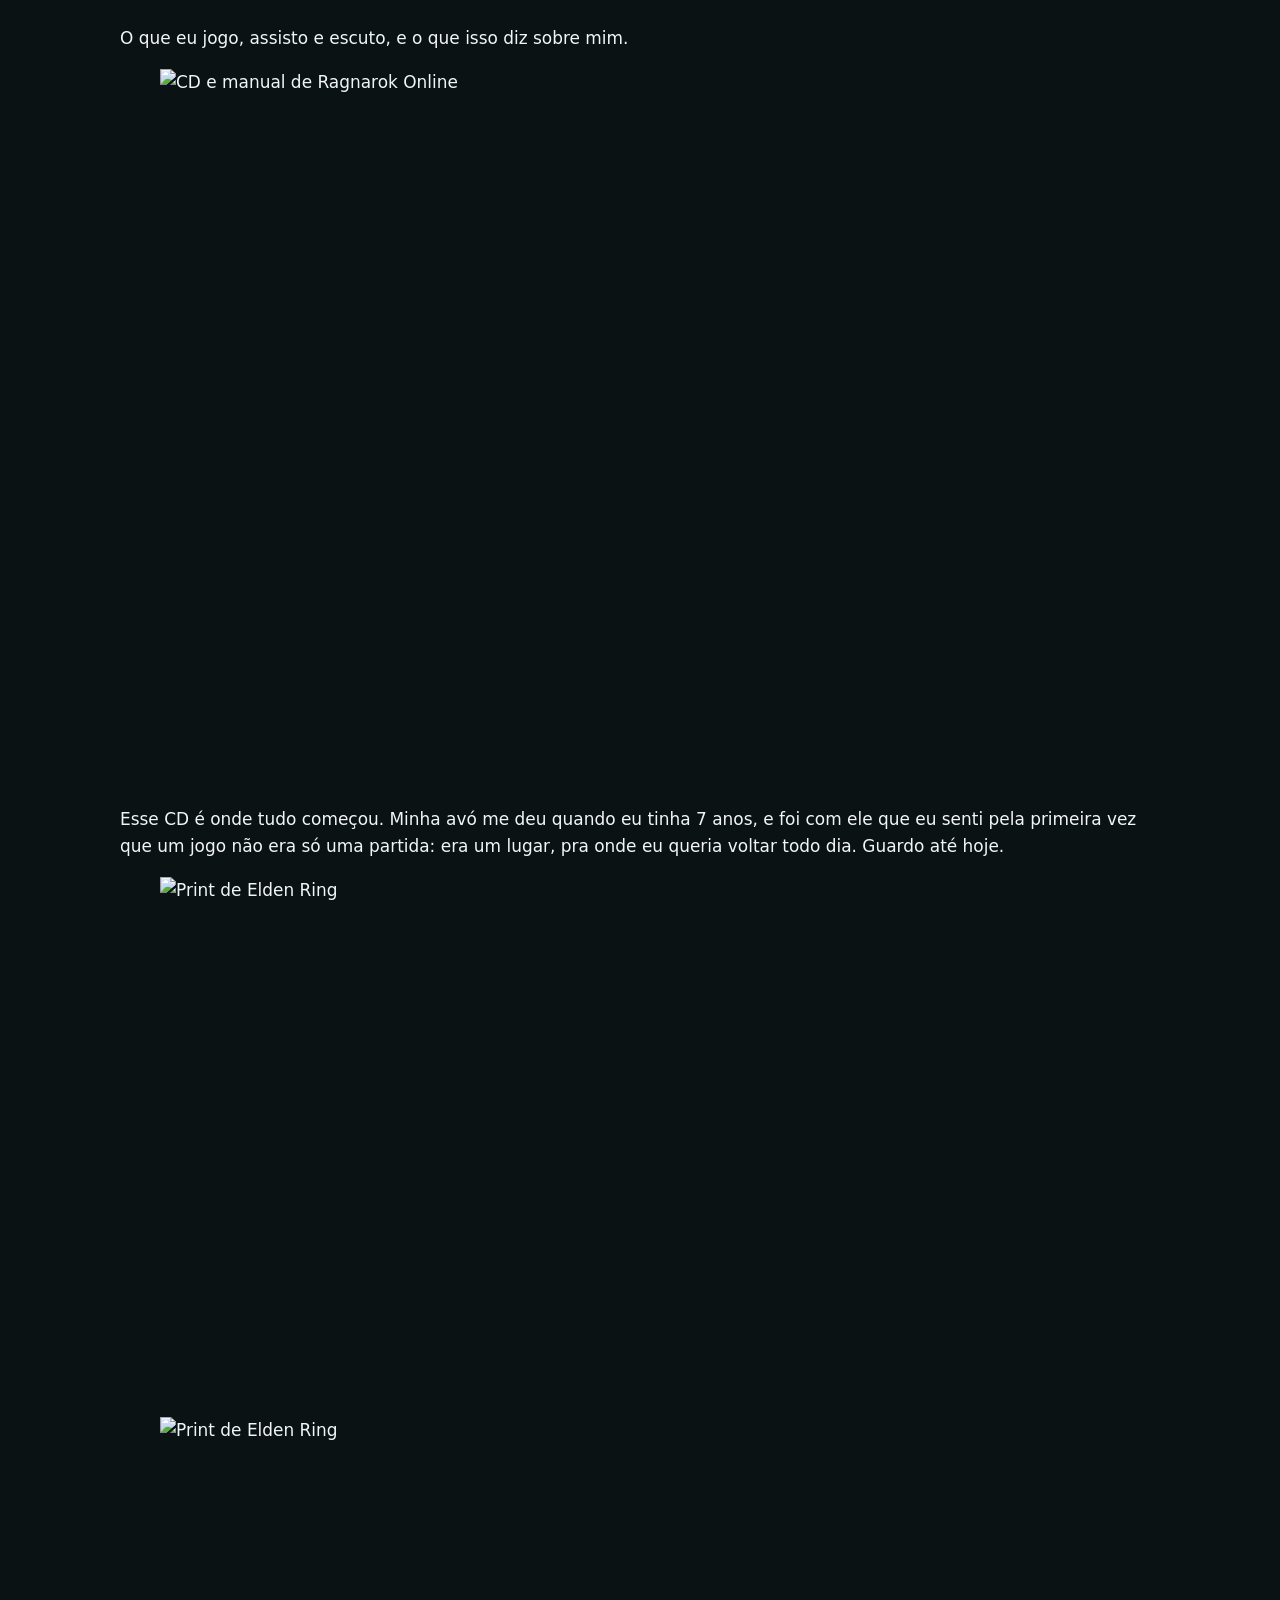
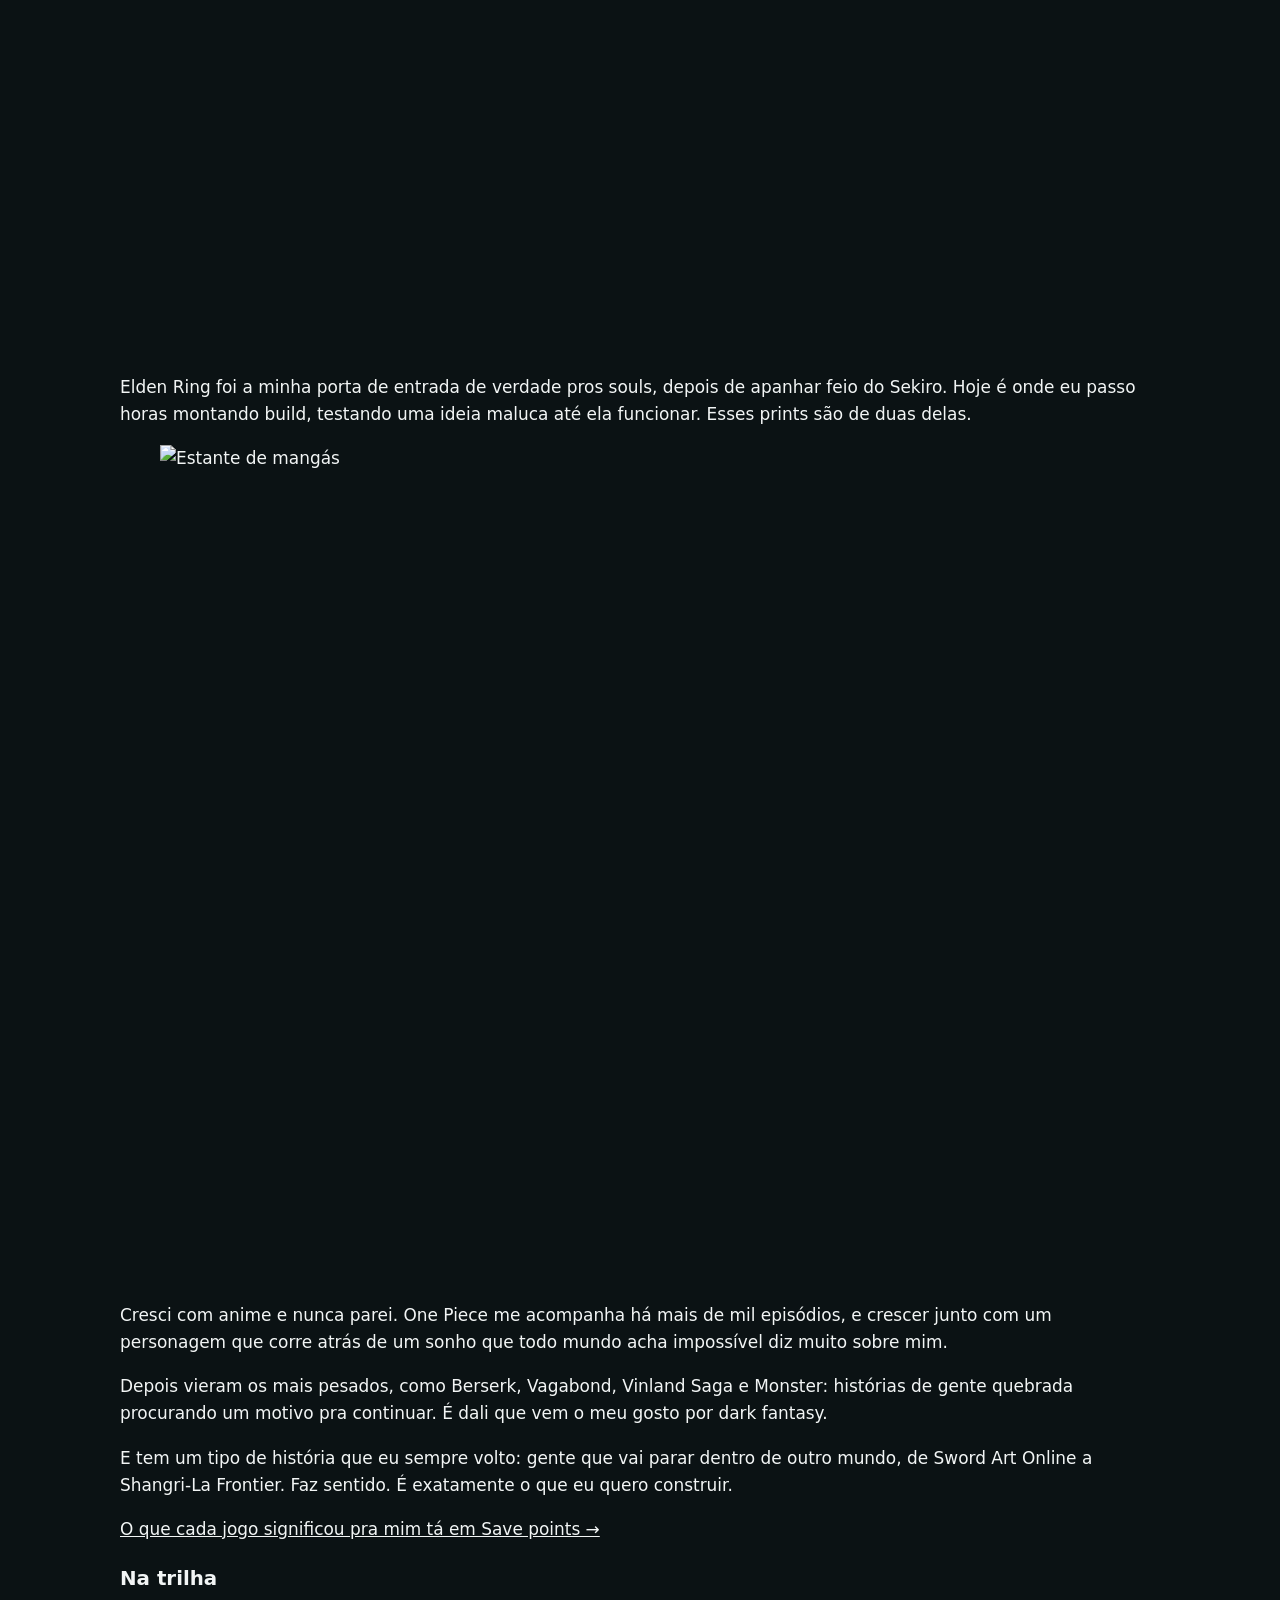
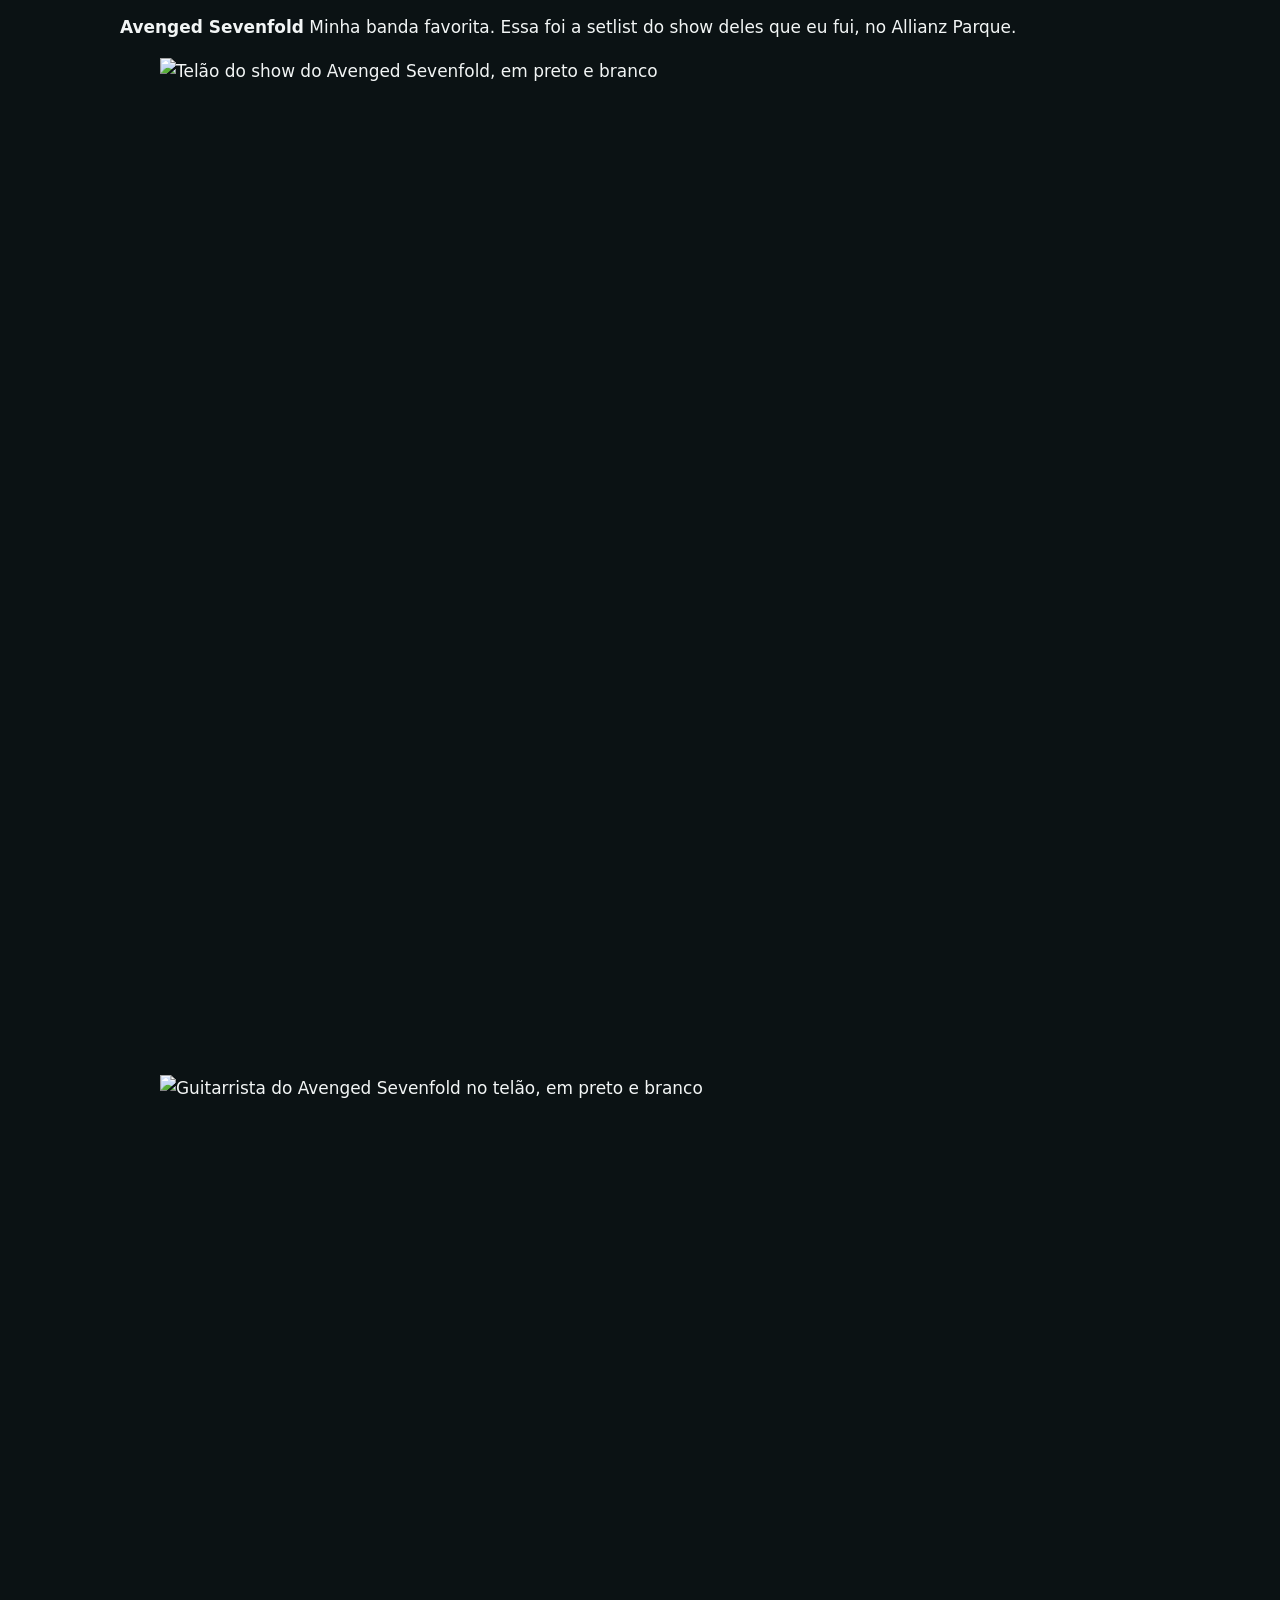
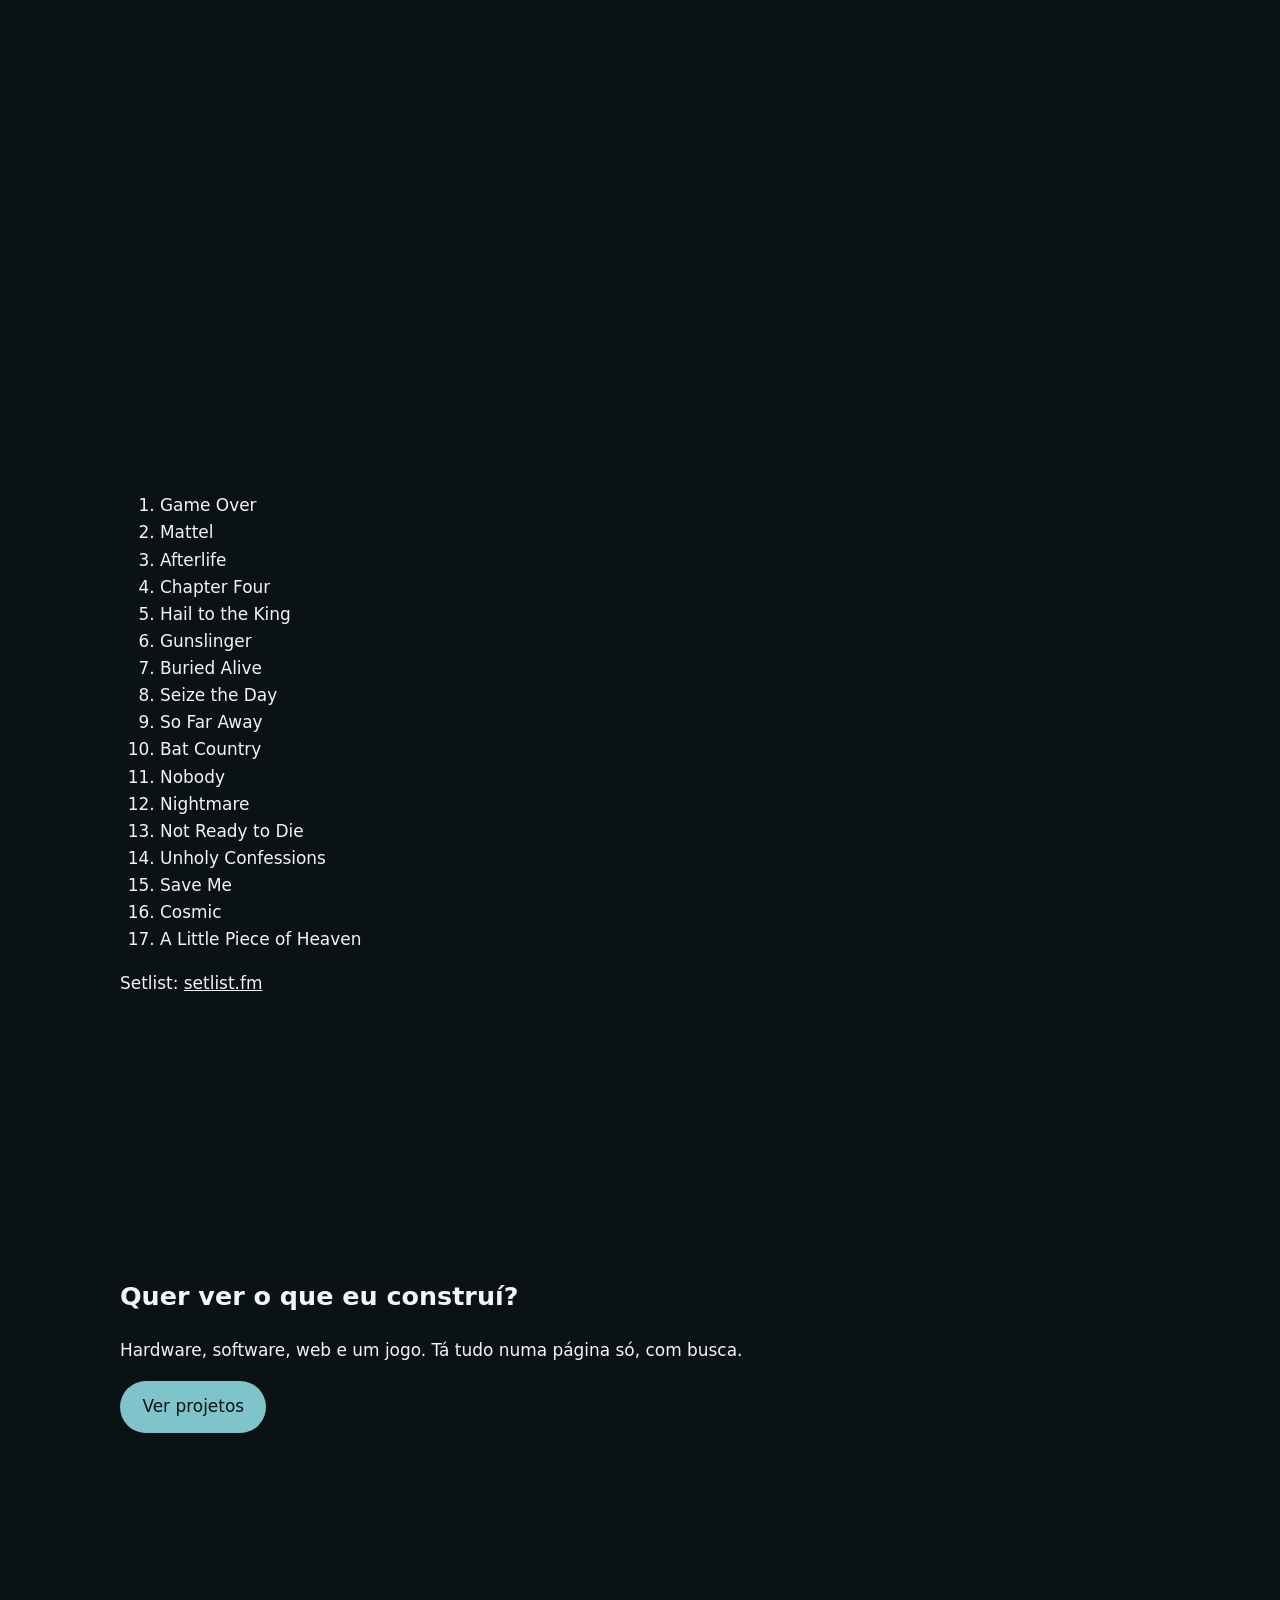
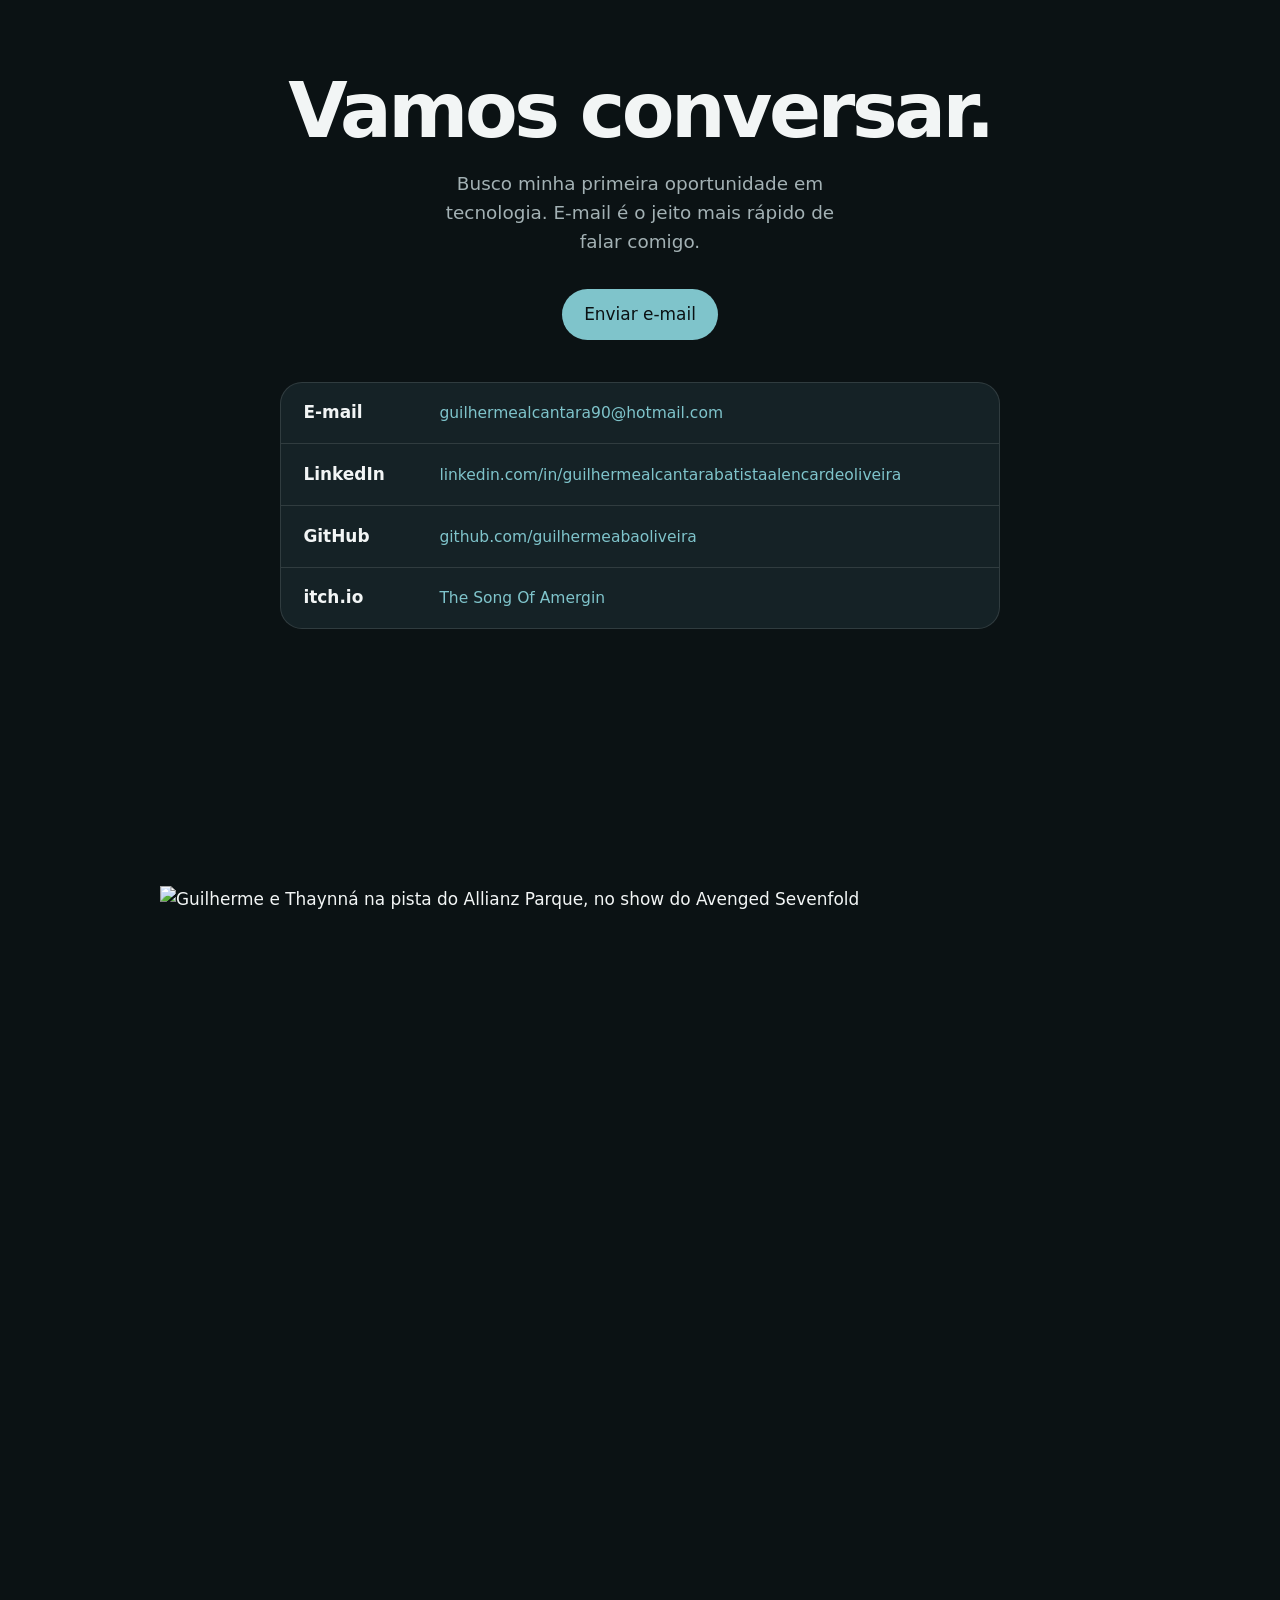
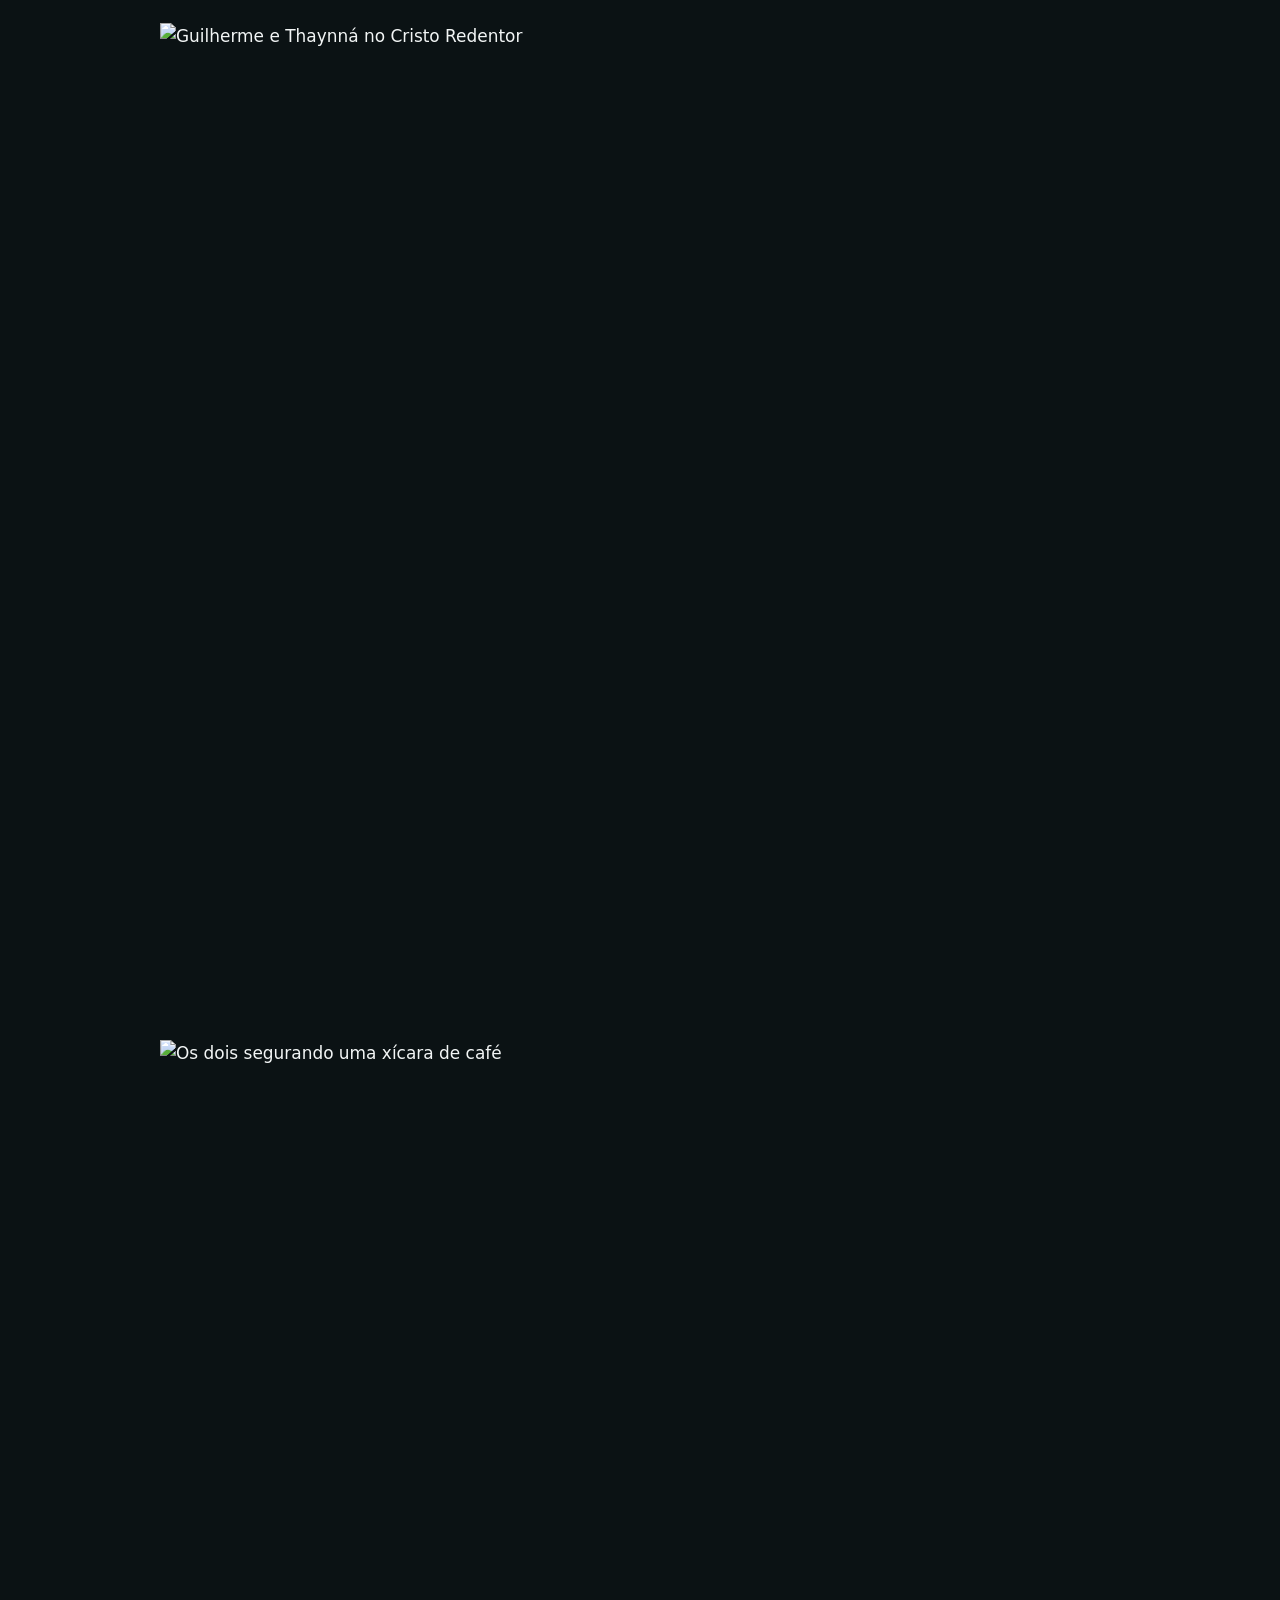
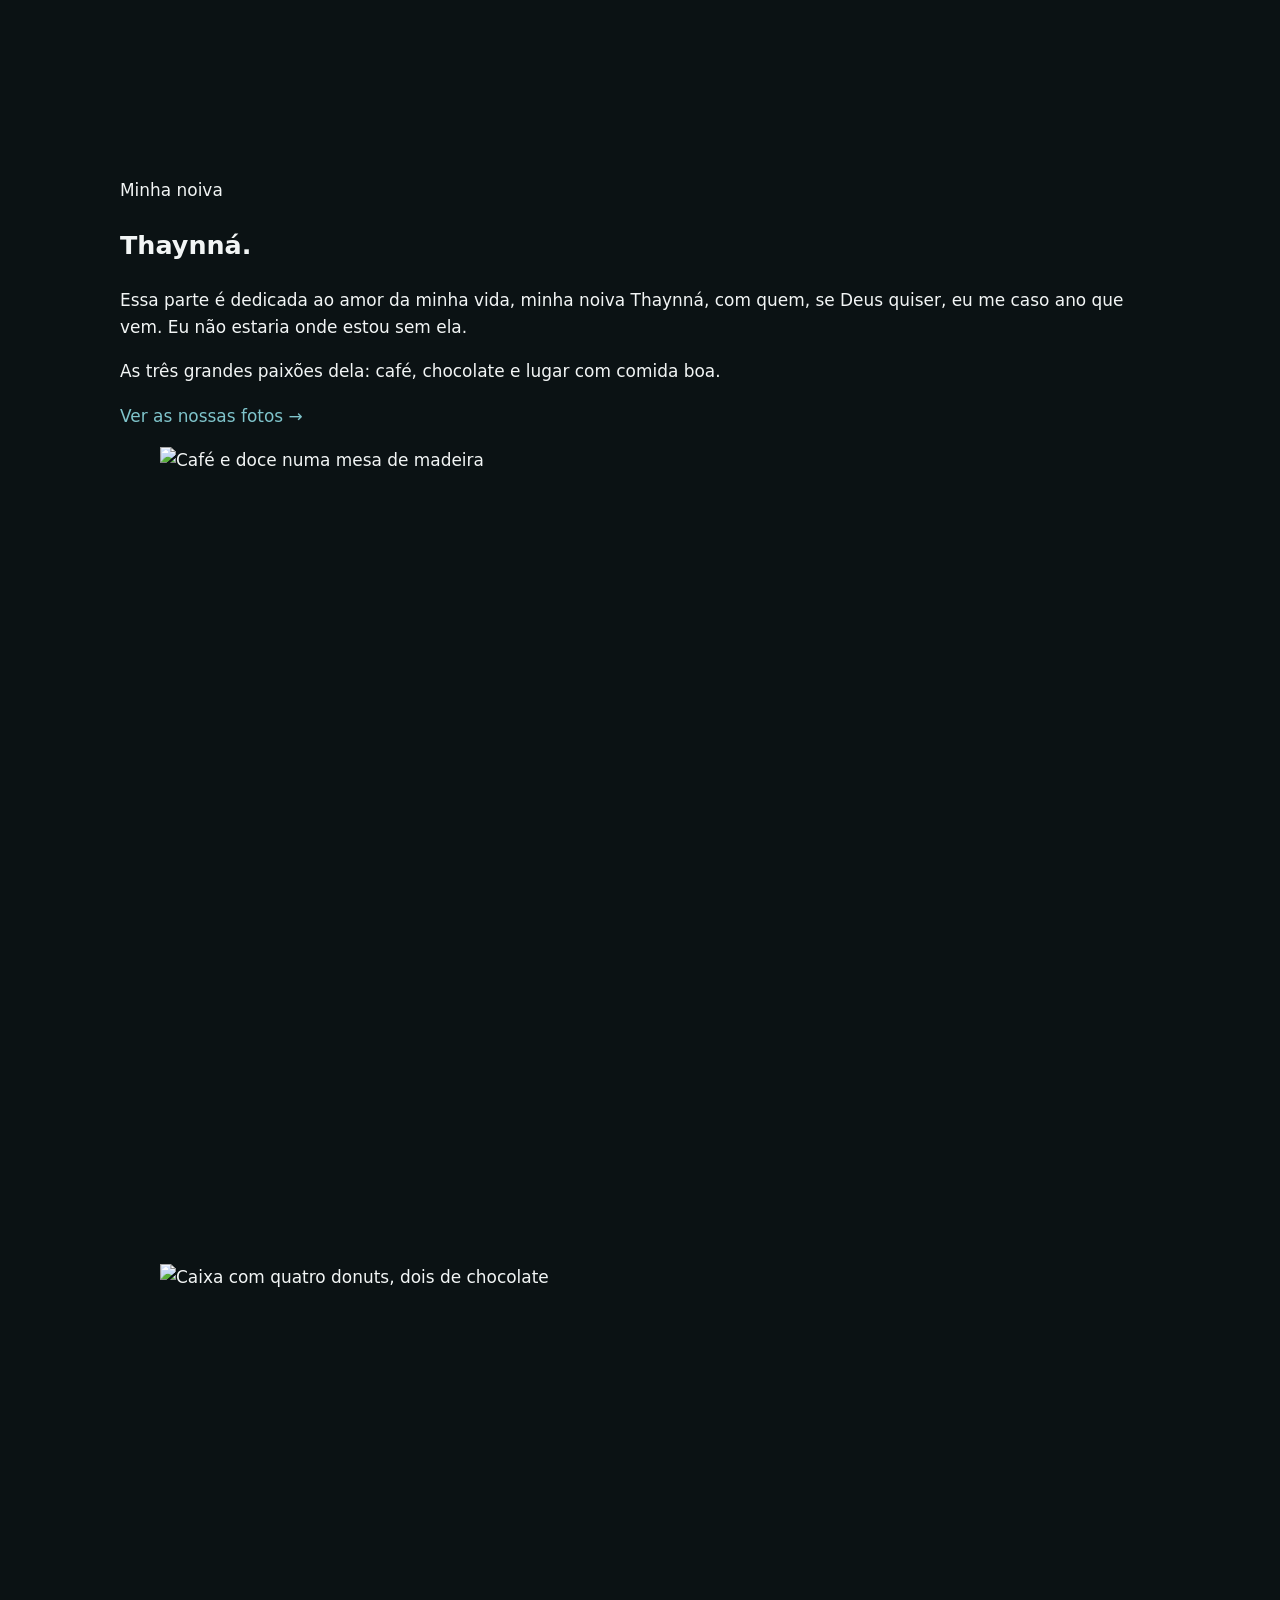
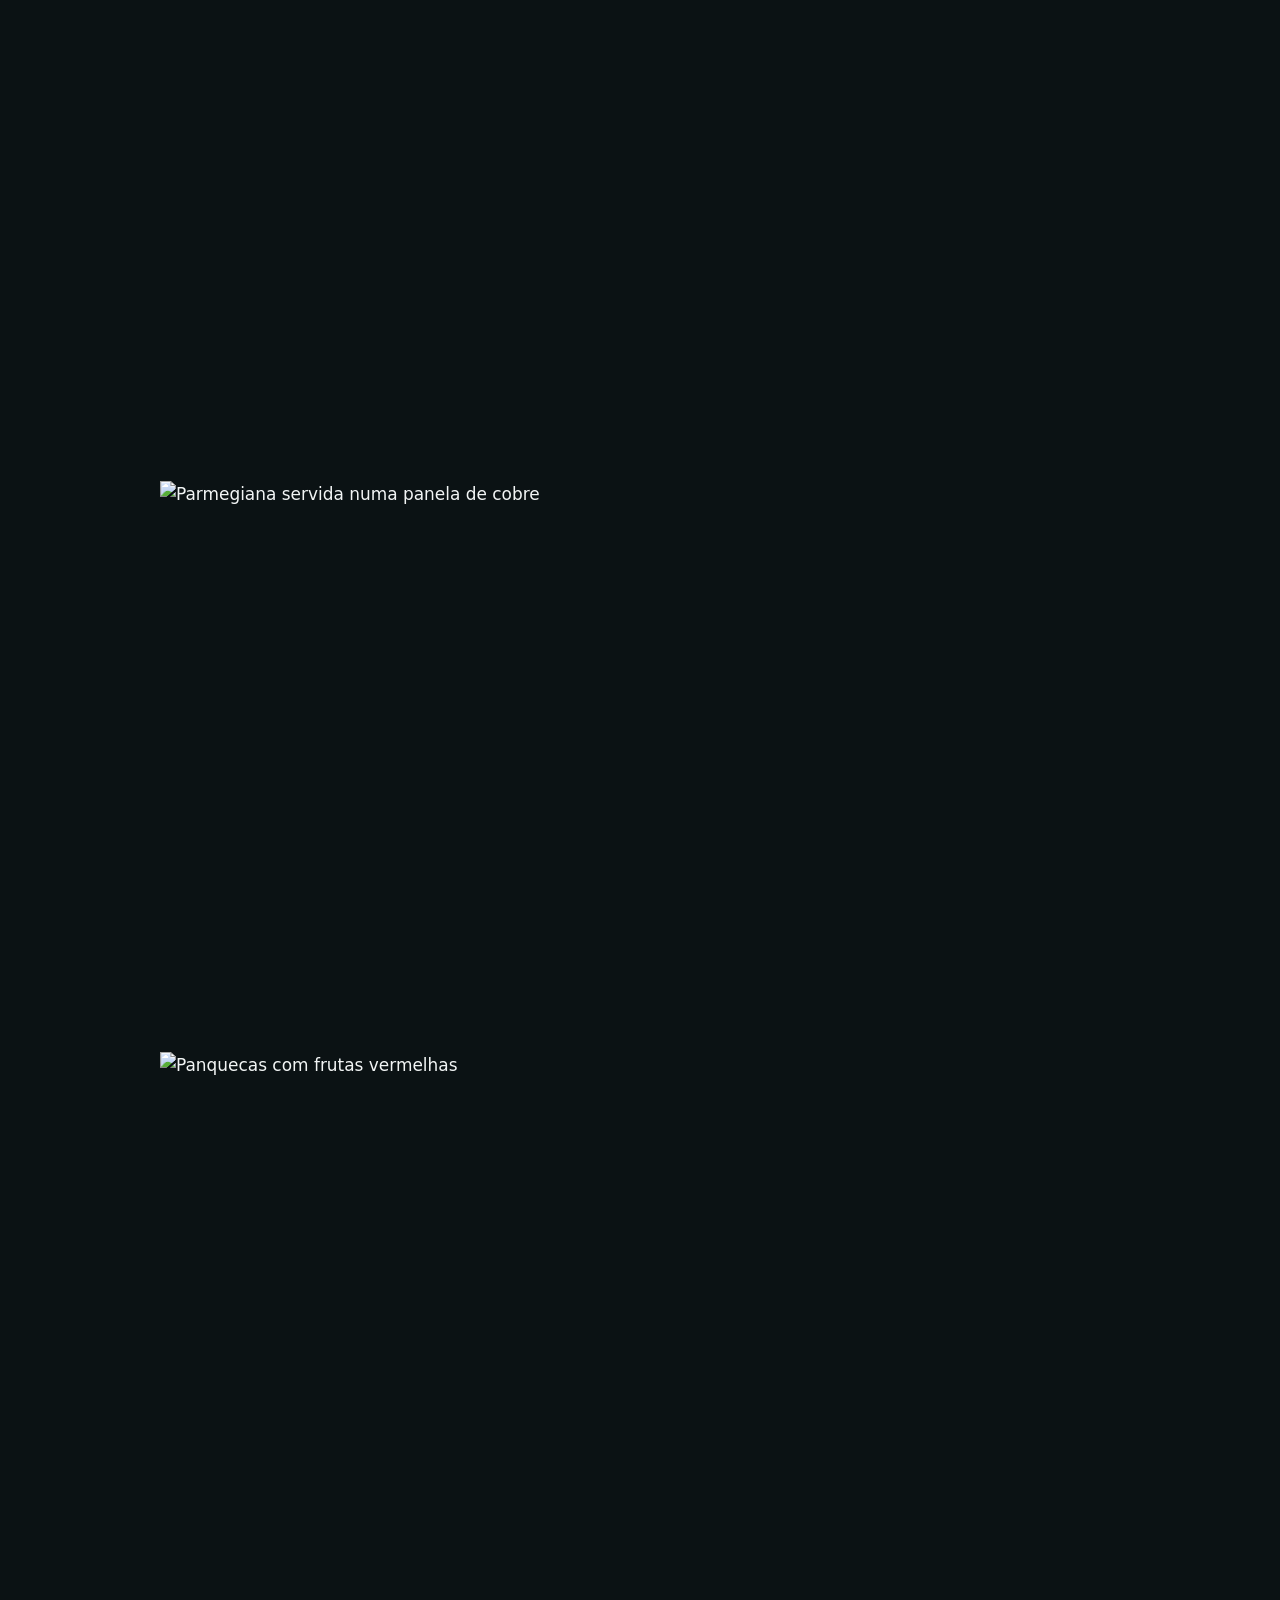
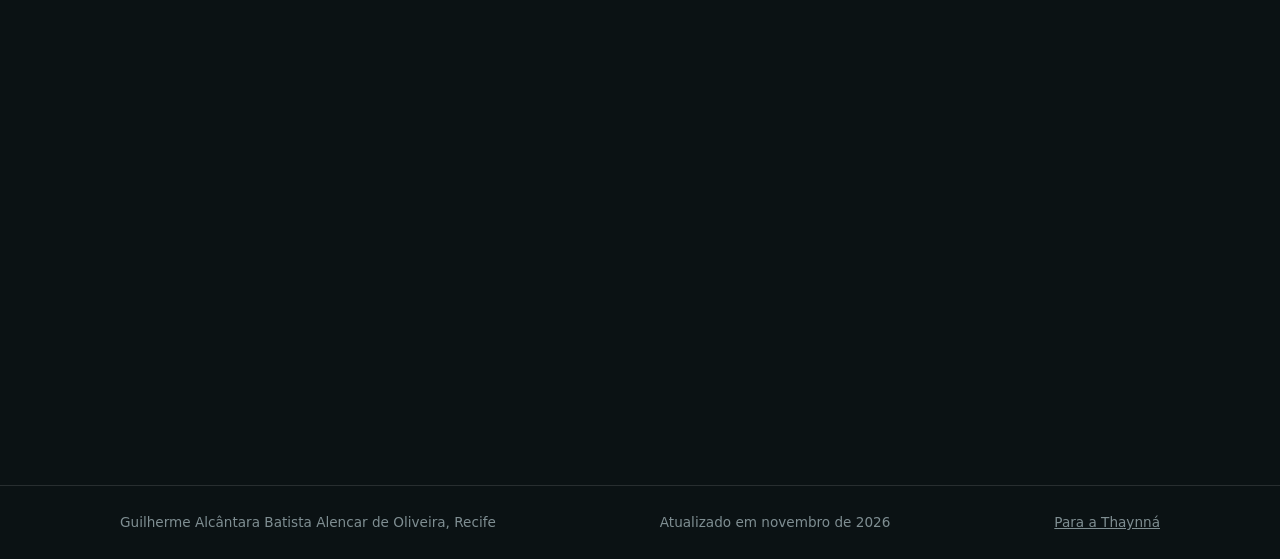
==== commit d7338873: "Nova identidade visual e paginas de projetos, jogos e Thaynna" ====
--- a/index.html
+++ b/index.html
@@ -5,11 +5,11 @@
 <meta name="viewport" content="width=device-width, initial-scale=1">
 <meta name="robots" content="index,follow">
 <title>Guilherme Alcântara · Ciência da Computação, CESAR School</title>
-<meta name="description" content="Guilherme Alcântara, Recife. Bacharel em Direito em transição para a tecnologia desde 2023, hoje em Ciência da Computação na CESAR School. Projetos de hardware, software e IA.">
+<meta name="description" content="Guilherme Alcântara Batista Alencar de Oliveira, Recife. Bacharel em Direito em transição para a tecnologia desde 2023, hoje em Ciência da Computação na CESAR School. Projetos de hardware, software e IA.">
 <link rel="canonical" href="https://guilhermeabaoliveira.github.io/">
 <meta name="color-scheme" content="dark light">
-<meta name="theme-color" content="#0B1214">
-<meta property="og:title" content="Guilherme Alcântara">
+<meta name="theme-color" content="#0D0B09">
+<meta property="og:title" content="Guilherme Alcântara Batista Alencar de Oliveira">
 <meta property="og:description" content="Bacharel em Direito em transição para a tecnologia, hoje em Ciência da Computação na CESAR School.">
 <meta property="og:type" content="profile">
 <meta property="og:url" content="https://guilhermeabaoliveira.github.io/">
@@ -17,16 +17,15 @@
 <meta property="og:locale:alternate" content="en_US">
 <meta name="twitter:card" content="summary">
 <script type="application/ld+json">
-{"@context":"https://schema.org","@type":"ProfilePage","mainEntity":{"@type":"Person","name":"Guilherme Alcântara","description":"Bacharel em Direito em transição para a tecnologia, estudante de Ciência da Computação na CESAR School.","address":{"@type":"PostalAddress","addressLocality":"Recife","addressRegion":"PE","addressCountry":"BR"},"sameAs":["https://www.linkedin.com/in/guilhermealcantarabatistaalencardeoliveira","https://github.com/guilhermeabaoliveira"],"alumniOf":[{"@type":"CollegeOrUniversity","name":"Universidade Católica de Pernambuco"},{"@type":"CollegeOrUniversity","name":"CESAR School"}],"knowsAbout":["Python","FastAPI","React","Arduino"]}}
+{"@context":"https://schema.org","@type":"ProfilePage","mainEntity":{"@type":"Person","name":"Guilherme Alcântara Batista Alencar de Oliveira","alternateName":"Guilherme Alcântara","description":"Bacharel em Direito em transição para a tecnologia, estudante de Ciência da Computação na CESAR School.","address":{"@type":"PostalAddress","addressLocality":"Recife","addressRegion":"PE","addressCountry":"BR"},"sameAs":["https://www.linkedin.com/in/guilhermealcantarabatistaalencardeoliveira","https://github.com/guilhermeabaoliveira"],"alumniOf":[{"@type":"CollegeOrUniversity","name":"Universidade Católica de Pernambuco"},{"@type":"CollegeOrUniversity","name":"CESAR School"}],"knowsAbout":["Python","FastAPI","React","Arduino"]}}
 </script>
 <script>
 // tema e idioma antes do primeiro desenho, para não piscar
 (function(){try{var t=localStorage.getItem('ga-theme');if(t==='light'||t==='dark')document.documentElement.setAttribute('data-theme',t);var l=localStorage.getItem('ga-lang');if(l==='en'||location.hash==='#en'){document.documentElement.setAttribute('data-lang','en');document.documentElement.lang='en'}}catch(e){}document.documentElement.classList.add('js')})();
 </script>
-<link rel="icon" type="image/svg+xml" href="data:image/svg+xml,%3Csvg%20xmlns='http://www.w3.org/2000/svg'%20viewBox='0%200%2032%2032'%3E%3Crect%20width='32'%20height='32'%20rx='7'%20fill='%230B1214'/%3E%3Ctext%20x='16'%20y='22'%20text-anchor='middle'%20font-family='Arial,Helvetica,sans-serif'%20font-weight='700'%20font-size='15'%20fill='%23F2F5F5'%3EGA%3C/text%3E%3C/svg%3E">
-<link rel="preconnect" href="https://fonts.googleapis.com">
-<link rel="preconnect" href="https://fonts.gstatic.com" crossorigin>
-<link href="https://fonts.googleapis.com/css2?family=Hanken+Grotesk:wght@400;500;600;700;800&display=swap" rel="stylesheet">
+<link rel="icon" type="image/svg+xml" href="data:image/svg+xml,%3Csvg%20xmlns='http://www.w3.org/2000/svg'%20viewBox='0%200%2032%2032'%3E%3Crect%20width='32'%20height='32'%20rx='7'%20fill='%230D0B09'/%3E%3Ctext%20x='16'%20y='22'%20text-anchor='middle'%20font-family='Georgia,serif'%20font-weight='700'%20font-size='15'%20fill='%23D9A55B'%3EGA%3C/text%3E%3C/svg%3E">
+<link rel="preload" href="assets/fonts/cinzel.woff2" as="font" type="font/woff2" crossorigin>
+<link rel="preload" href="assets/fonts/garamond.woff2" as="font" type="font/woff2" crossorigin>
 <link rel="stylesheet" href="assets/site.css">
 </head>
 <body>
@@ -34,11 +33,12 @@
 
 <header class="bar">
   <div class="wrap">
-    <a class="brand" href="#conteudo">Guilherme Alcântara</a>
+    <span class="brand">Guilherme Alcântara Batista Alencar de Oliveira</span>
     <div class="bar-r">
       <nav class="nav" aria-label="Principal / Main">
-        <a href="index.html#projetos"><span lang="pt-BR">Projetos</span><span lang="en">Projects</span></a>
-        <a href="projeto-1.html"><span lang="pt-BR">Projeto 1</span><span lang="en">Project 1</span></a>
+        <a href="index.html" aria-current="page"><span lang="pt-BR">Início</span><span lang="en">Home</span></a>
+        <a href="projetos.html"><span lang="pt-BR">Projetos</span><span lang="en">Projects</span></a>
+        <a href="jogos.html"><span lang="pt-BR">Meus jogos</span><span lang="en">My games</span></a>
         <a href="estudos.html"><span lang="pt-BR">Estudos</span><span lang="en">Learning</span></a>
         <a href="inspiracao.html"><span lang="pt-BR">O que me move</span><span lang="en">What drives me</span></a>
         <a href="index.html#contato"><span lang="pt-BR">Contato</span><span lang="en">Contact</span></a>
@@ -59,110 +59,21 @@
 
 <main id="conteudo">
   <section class="hero wrap">
-    <h1><span lang="pt-BR">Do Direito para o código.</span><span lang="en">From law to code.</span></h1>
-    <p class="sub"><span lang="pt-BR">Sou Guilherme, de Recife. Estudo Ciência da Computação na CESAR School e construo de ponta a ponta: hardware, software, IA e o que mais o problema pedir.</span><span lang="en">I'm Guilherme, from Recife. I study Computer Science at CESAR School and build end to end: hardware, software, AI and whatever else the problem calls for.</span></p>
-    <div class="cta">
-      <a class="btn" href="#projetos"><span lang="pt-BR">Ver projetos</span><span lang="en">See projects</span></a>
-      <a class="more" href="#sobre"><span lang="pt-BR">Minha história</span><span lang="en">My story</span></a>
-    </div>
+    <h1>Stay a while and listen.</h1>
+    <p class="sub"><span lang="pt-BR">Puxa um banco. Aqui tem um pouco de tudo o que eu gosto: os jogos que me criaram, a estante de mangás, as músicas e as coisas que eu construo.</span><span lang="en">Pull up a seat. There's a bit of everything I love here: the games that raised me, my manga shelf, the music and the things I build.</span></p>
   </section>
 
-  <section class="scene" id="cena" aria-label="Bússola de Fluxo Urbano em 3D / Urban Flow Compass in 3D">
-    <div class="sticky">
-      <canvas id="gl" aria-hidden="true"></canvas>
-      <img class="poster" id="poster" src="assets/bussola-3d.webp" width="1720" height="1130" fetchpriority="high" alt="Maquete da Bússola de Fluxo Urbano, com três rotas, sensores e o totem com o ponteiro" data-alt-en="The Urban Flow Compass model, with three routes, sensors and the pointer totem">
-      <ol class="steps">
-        <li data-step="0"><b><span lang="pt-BR">Uma maquete, três rotas.</span><span lang="en">One model, three routes.</span></b><span><span lang="pt-BR">60 por 40 cm, construída para a disciplina de Projetos I.</span><span lang="en">60 by 40 cm, built for the Projects I course.</span></span></li>
-        <li data-step="1"><b><span lang="pt-BR">Um sensor em cada rota.</span><span lang="en">A sensor on every route.</span></b><span><span lang="pt-BR">Sensores ultrassônicos contam quantas vezes alguém passa.</span><span lang="en">Ultrasonic sensors count how many times someone passes.</span></span></li>
-        <li data-step="2"><b><span lang="pt-BR">O ponteiro escolhe.</span><span lang="en">The pointer decides.</span></b><span><span lang="pt-BR">A cada 10 segundos, ele gira para a rota mais movimentada.</span><span lang="en">Every 10 seconds, it turns toward the busiest route.</span></span></li>
-      </ol>
-    </div>
-  </section>
 
-  <section class="sec" id="projetos" aria-labelledby="h-proj">
-    <div class="wrap">
-      <h2 class="kicker rv" id="h-proj"><span lang="pt-BR">Projetos. <b>O que fiz e o que ainda falta.</b></span><span lang="en">Projects. <b>What I built and what's still open.</b></span></h2>
 
-      <article class="case rv" aria-labelledby="c1">
-        <div class="case-top">
-          <div>
-            <h3 id="c1">Bússola de Fluxo Urbano</h3>
-            <p class="ctx"><span lang="pt-BR">Projetos I, CESAR School, 2026. Lidero a equipe de oito pessoas.</span><span lang="en">Projects I, CESAR School, 2026. I lead the eight-person team.</span></p>
-            <p><span lang="pt-BR">Sensores ultrassônicos contam quantas vezes alguém passa por cada uma de três rotas. A cada 10 segundos, um ponteiro gira e aponta a rota mais movimentada.</span><span lang="en">Ultrasonic sensors count how many times someone passes along each of three routes. Every 10 seconds, a pointer turns toward the busiest one.</span></p>
-            <p class="mine"><span lang="pt-BR">Lidero o grupo e conduzo o projeto do começo ao fim, da pesquisa à maquete, ao código e às apresentações, junto com uma equipe que divide comigo cada entrega.</span><span lang="en">I lead the group and drive the project from start to finish, from research to the physical model, the code and the presentations, with a team that shares each delivery with me.</span></p>
-            <p class="mine"><span lang="pt-BR">Uma unidade do sensor já funcionou no teste real; a montagem completa será testada antes da entrega final, em 11 de dezembro.</span><span lang="en">One sensor unit already works on real hardware; the full build will be tested before the final delivery on December 11.</span></p>
-            <div class="links">
-              <a href="https://guilhermeabaoliveira.github.io/bussola-fluxo-urbano/atlas-3d/" target="_blank" rel="noopener"><span lang="pt-BR">Explorar a maquete 3D</span><span lang="en">Explore the 3D model</span></a>
-              <a href="https://github.com/guilhermeabaoliveira/bussola-fluxo-urbano" target="_blank" rel="noopener"><span lang="pt-BR">Ver o código</span><span lang="en">View the code</span></a>
-            </div>
-          </div>
-          <figure>
-            <img src="assets/totem.webp" width="1000" height="720" loading="lazy" alt="Detalhe do totem, com o mostrador das rotas A, B e C" data-alt-en="Close-up of the totem with the A, B and C route dial">
-          </figure>
-        </div>
-        <div class="facts">
-          <div class="fact"><span class="v">60 × 40 cm</span><span class="l"><span lang="pt-BR">tamanho da maquete</span><span lang="en">model size</span></span></div>
-          <div class="fact"><span class="v">8</span><span class="l"><span lang="pt-BR">pessoas na equipe que lidero</span><span lang="en">people on the team I lead</span></span></div>
-          <div class="fact"><span class="v">10 s</span><span class="l"><span lang="pt-BR">entre uma decisão e outra</span><span lang="en">between decisions</span></span></div>
-        </div>
-      </article>
-
-      <article class="case rv" aria-labelledby="c2">
-        <div class="case-top">
-          <div>
-            <h3 id="c2">SentinelaLog</h3>
-            <p class="ctx"><span lang="pt-BR">Fundamentos de Programação, CESAR School. Equipe de seis pessoas, 2026.</span><span lang="en">Programming Fundamentals, CESAR School. Six-person team, 2026.</span></p>
-            <p><span lang="pt-BR">Registra os acessos a um laboratório fictício, aponta os suspeitos e sempre explica o motivo do alerta. Um assistente opcional responde perguntas sobre os registros.</span><span lang="en">It logs access to a fictional lab, flags suspicious entries and always explains why an alert fired. An optional assistant answers questions about the logs.</span></p>
-            <p class="mine"><span lang="pt-BR">Fiz o ponto de entrada, o menu de terminal e a integração entre os módulos da equipe. Os dados são fictícios e o programa roda só no computador.</span><span lang="en">I wrote the entry point, the terminal menu and the wiring between the team's modules. The data is fictional and the program runs locally.</span></p>
-            <div class="links">
-              <a href="https://github.com/guilhermeabaoliveira/sentinela-log/releases/tag/v2026.11.18-final.2" target="_blank" rel="noopener"><span lang="pt-BR">Baixar para Windows</span><span lang="en">Download for Windows</span></a>
-              <a href="https://github.com/guilhermeabaoliveira/sentinela-log" target="_blank" rel="noopener"><span lang="pt-BR">Ver o código</span><span lang="en">View the code</span></a>
-            </div>
-          </div>
-          <figure>
-            <img src="assets/sentinela-acessos.webp" width="1180" height="740" loading="lazy" alt="Tela de acessos do SentinelaLog, com o nível de risco e o motivo de cada registro" data-alt-en="SentinelaLog access screen, showing the risk level and reason for each entry">
-            <figcaption><span lang="pt-BR">Tela real do programa, com dados fictícios: cada acesso traz o risco e o motivo.</span><span lang="en">The real program screen, with fictional data: every entry shows its risk and the reason.</span></figcaption>
-          </figure>
-        </div>
-        <div class="facts">
-          <div class="fact"><span class="v">Python</span><span class="l"><span lang="pt-BR">com interface em Tkinter</span><span lang="en">with a Tkinter interface</span></span></div>
-          <div class="fact"><span class="v">6</span><span class="l"><span lang="pt-BR">pessoas na equipe</span><span lang="en">people on the team</span></span></div>
-          <div class="fact"><span class="v">18/11</span><span class="l"><span lang="pt-BR">entregue, com versão para Windows</span><span lang="en">delivered, with a Windows build</span></span></div>
-        </div>
-      </article>
-
-      <article class="case rv" aria-labelledby="c3">
-        <div class="case-top">
-          <div>
-            <h3 id="c3">Bug Tracker Pro</h3>
-            <p class="ctx"><span lang="pt-BR">Projeto pessoal.</span><span lang="en">Personal project.</span></p>
-            <p><span lang="pt-BR">Um painel para registrar problemas de software e acompanhar a gravidade de cada um. A interface em React conversa com uma API em FastAPI, que guarda tudo num banco SQLite.</span><span lang="en">A dashboard to log software issues and track how severe each one is. The React interface talks to a FastAPI backend that stores everything in SQLite.</span></p>
-            <p class="mine"><span lang="pt-BR">Fiz sozinho, para praticar a separação entre frontend e backend. Ainda não tem login, então serve para uso local.</span><span lang="en">I built it on my own to practise splitting frontend and backend. It has no login yet, so it is meant for local use.</span></p>
-            <div class="links">
-              <a href="https://github.com/guilhermeabaoliveira/bug-tracker-pro" target="_blank" rel="noopener"><span lang="pt-BR">Ver o código</span><span lang="en">View the code</span></a>
-            </div>
-          </div>
-          <figure>
-            <img src="assets/dashboard.webp" width="1280" height="500" loading="lazy" alt="Painel do Bug Tracker Pro com três registros de exemplo" data-alt-en="Bug Tracker Pro dashboard with three sample records">
-          </figure>
-        </div>
-        <div class="facts">
-          <div class="fact"><span class="v">React</span><span class="l"><span lang="pt-BR">no painel</span><span lang="en">for the dashboard</span></span></div>
-          <div class="fact"><span class="v">FastAPI</span><span class="l"><span lang="pt-BR">na API</span><span lang="en">for the API</span></span></div>
-          <div class="fact"><span class="v">SQLite</span><span class="l"><span lang="pt-BR">para guardar os dados</span><span lang="en">to store the data</span></span></div>
-        </div>
-      </article>
-    </div>
-  </section>
 
   <section class="sec" id="sobre" aria-labelledby="h-sobre">
     <div class="wrap story">
       <div class="rv">
         <h2 id="h-sobre"><span lang="pt-BR">Em dezembro de 2023, comecei a mudar de rota.</span><span lang="en">In December 2023, I started changing course.</span></h2>
-        <p><span lang="pt-BR">Sou bacharel em Direito pela UNICAP. No fim de 2023 comecei a estudar programação por conta própria e a montar meus primeiros projetos.</span><span lang="en">I hold a law degree from UNICAP. At the end of 2023 I started teaching myself to program and building my first projects.</span></p>
+        <p><span lang="pt-BR">Sou bacharel em Direito pela UNICAP. No fim de 2023, comecei a estudar programação por conta própria e a montar meus primeiros projetos. Spoiler: não parei mais.</span><span lang="en">I hold a law degree from UNICAP. In late 2023, I started studying programming on my own and building my first projects. Spoiler: I never stopped.</span></p>
         <p><span lang="pt-BR">Para dar base a essa mudança, fiz três pós-graduações na FAMEESP, 1.920 horas no total: Engenharia de Software, Inteligência Artificial e Design de Jogos Virtuais.</span><span lang="en">To give that change a foundation, I completed three postgraduate courses at FAMEESP, 1,920 hours in total: Software Engineering, Artificial Intelligence and Game Design.</span></p>
-        <p><span lang="pt-BR">Em agosto de 2026 entrei em Ciência da Computação na CESAR School. A transição deixou de ser estudo solitário e virou trabalho em equipe, com prazo e entrega.</span><span lang="en">In August 2026 I started Computer Science at CESAR School. The transition stopped being solo study and became team work, with deadlines and deliverables.</span></p>
-        <p class="q"><span lang="pt-BR">Não me prendo a um rótulo. Hoje quem entra em tecnologia precisa entender de tudo um pouco e mostrar o que constrói, porque é isso que diferencia uma pessoa de uma ferramenta. O inglês vem da Cultura Inglesa e de um intercâmbio em Oxford, em 2015; por isso o site também existe em inglês.</span><span lang="en">I don't tie myself to a single label. Anyone entering tech today needs to understand a bit of everything and show what they build, because that is what sets a person apart from a tool. My English comes from Cultura Inglesa and an exchange in Oxford in 2015, which is why this site also exists in English.</span></p>
+        <p><span lang="pt-BR">Em agosto de 2026 entrei em Ciência da Computação na CESAR School, e o estudo solitário ganhou equipe, prazo e entrega. Ou seja: ficou de verdade.</span><span lang="en">In August 2026 I started Computer Science at CESAR School, and solo study gained a team, deadlines and deliveries. In other words: it got real.</span></p>
+        <p class="q"><span lang="pt-BR">Não me prendo a um rótulo. Quem entra em tecnologia hoje precisa entender um pouco de tudo e mostrar o que constrói. O inglês vem da Cultura Inglesa e de um intercâmbio em Oxford, em 2015; por isso o site também fala inglês (é só clicar em EN lá em cima).</span><span lang="en">I don't stick to one label. Anyone entering tech today needs to understand a bit of everything and show what they build. My English comes from Cultura Inglesa and an exchange in Oxford in 2015, which is why this site also speaks English (you clearly found the button).</span></p>
       </div>
       <ol class="path rv" aria-label="Linha do tempo / Timeline">
         <li><span class="when"><span lang="pt-BR">Graduação</span><span lang="en">Bachelor's</span></span><span class="what"><span lang="pt-BR">Direito</span><span lang="en">Law</span></span><span class="where">UNICAP</span></li>
@@ -173,17 +84,49 @@
     </div>
   </section>
 
-  <section class="sec" aria-labelledby="h-game" style="padding-top:0">
-    <div class="wrap game rv">
-      <div>
-        <h2 id="h-game">The Song Of Amergin</h2>
-        <p class="tag"><span lang="pt-BR">Meu jogo, em desenvolvimento</span><span lang="en">My game, in development</span></p>
+
+  <section class="sec camp" id="fogueira" aria-labelledby="h-camp">
+    <div class="wrap">
+      <header class="camp-head rv">
+        <h2 id="h-camp">Don't you dare go hollow.</h2>
+        <p class="sub"><span lang="pt-BR">O que eu jogo, assisto e escuto, e o que isso diz sobre mim.</span><span lang="en">What I play, watch and listen to, and what it says about me.</span></p>
+      </header>
+      <div class="pairs">
+        <div class="pair rv">
+          <div class="pair-pics"><figure class="pola"><img src="assets/ragnarok.webp" width="1600" height="1200" loading="lazy" alt="CD e manual de Ragnarok Online" data-alt-en="Ragnarok Online CD and manual"></figure></div>
+          <div class="pair-txt"><p><span lang="pt-BR">Esse CD é onde tudo começou. Minha avó me deu quando eu tinha 7 anos, e foi com ele que eu senti pela primeira vez que um jogo não era só uma partida: era um lugar, pra onde eu queria voltar todo dia. Guardo até hoje.</span><span lang="en">This CD is where it all began. My grandmother gave it to me when I was 7, and it was the first time I felt a game wasn't just a match: it was a place I wanted to go back to every day. I still keep it.</span></p></div>
+        </div>
+        <div class="pair rev rv">
+          <div class="pair-pics two"><figure class="pola"><img src="assets/elden.webp" width="1000" height="544" loading="lazy" alt="Print de Elden Ring" data-alt-en="Elden Ring screenshot"></figure><figure class="pola"><img src="assets/elden2.webp" width="1000" height="563" loading="lazy" alt="Print de Elden Ring" data-alt-en="Elden Ring screenshot"></figure></div>
+          <div class="pair-txt"><p><span lang="pt-BR">Elden Ring foi a minha porta de entrada de verdade pros souls, depois de apanhar feio do Sekiro. Hoje é onde eu passo horas montando build, testando uma ideia maluca até ela funcionar. Esses prints são de duas delas.</span><span lang="en">Elden Ring was my real way into the souls games, after Sekiro beat me up badly. Today it's where I spend hours putting builds together, testing a crazy idea until it works. These screenshots are two of them.</span></p></div>
+        </div>
+        <div class="pair rv">
+          <div class="pair-pics"><figure class="pola"><img src="assets/estante.webp" width="900" height="840" loading="lazy" alt="Estante de mangás" data-alt-en="Manga shelf"></figure></div>
+          <div class="pair-txt"><p><span lang="pt-BR">Cresci com anime e nunca parei. One Piece me acompanha há mais de mil episódios, e crescer junto com um personagem que corre atrás de um sonho que todo mundo acha impossível diz muito sobre mim.</span><span lang="en">I grew up with anime and never stopped. One Piece has been with me for over a thousand episodes, and growing up alongside a character chasing a dream everyone calls impossible says a lot about me.</span></p><p><span lang="pt-BR">Depois vieram os mais pesados, como Berserk, Vagabond, Vinland Saga e Monster: histórias de gente quebrada procurando um motivo pra continuar. É dali que vem o meu gosto por dark fantasy.</span><span lang="en">Then came the heavier ones, like Berserk, Vagabond, Vinland Saga and Monster: stories about broken people looking for a reason to keep going. That's where my taste for dark fantasy comes from.</span></p><p><span lang="pt-BR">E tem um tipo de história que eu sempre volto: gente que vai parar dentro de outro mundo, de Sword Art Online a Shangri-La Frontier. Faz sentido. É exatamente o que eu quero construir.</span><span lang="en">And there's one kind of story I always come back to: people who end up inside another world, from Sword Art Online to Shangri-La Frontier. It makes sense. That's exactly what I want to build.</span></p></div>
+        </div>
       </div>
-      <div>
-        <p><span lang="pt-BR">Uma aventura narrativa curta, sem combate, jogável no navegador em português ou inglês. Cuidei da ideia, da direção e da curadoria.</span><span lang="en">A short narrative adventure with no combat, playable in the browser in Portuguese or English. I handled the concept, direction and curation.</span></p>
-        <p class="q"><span lang="pt-BR">Feito em Bitsy Tuxedo. Música: "A Passing Gleam", de Sara Garrard.</span><span lang="en">Made in Bitsy Tuxedo. Music: "A Passing Gleam" by Sara Garrard.</span></p>
-        <a class="more" href="https://hecanof.itch.io/the-song-of-amergin" target="_blank" rel="noopener"><span lang="pt-BR">Jogar no itch.io</span><span lang="en">Play on itch.io</span></a>
+      <p class="camp-more camp-center"><a href="jogos.html"><span lang="pt-BR">O que cada jogo significou pra mim tá em Save points →</span><span lang="en">What each game meant to me is in Save points →</span></a></p>
+      <div class="camp-grid">
+        <article class="camp-card camp-wide rv">
+          <h3><span lang="pt-BR">Na trilha</span><span lang="en">On the soundtrack</span></h3>
+          <div class="trilha">
+            <div class="trilha-txt">
+              <b>Avenged Sevenfold</b>
+              <span><span lang="pt-BR">Minha banda favorita. Essa foi a setlist do show deles que eu fui, no Allianz Parque.</span><span lang="en">My favorite band. This was the setlist of their show I went to, at Allianz Parque.</span></span>
+              <div class="a7x-pics"><figure class="pola"><img src="assets/show-pb1.webp" width="750" height="1000" loading="lazy" alt="Telão do show do Avenged Sevenfold, em preto e branco" data-alt-en="The Avenged Sevenfold show on the big screen, in black and white"></figure><figure class="pola"><img src="assets/show-pb2.webp" width="750" height="1000" loading="lazy" alt="Guitarrista do Avenged Sevenfold no telão, em preto e branco" data-alt-en="Avenged Sevenfold guitarist on the big screen, in black and white"></figure></div><ol class="setlist-ol"><li>Game Over</li><li>Mattel</li><li>Afterlife</li><li>Chapter Four</li><li>Hail to the King</li><li>Gunslinger</li><li>Buried Alive</li><li>Seize the Day</li><li>So Far Away</li><li>Bat Country</li><li>Nobody</li><li>Nightmare</li><li>Not Ready to Die</li><li>Unholy Confessions</li><li>Save Me</li><li>Cosmic</li><li>A Little Piece of Heaven</li></ol>
+              <p class="src"><span lang="pt-BR">Setlist:</span><span lang="en">Setlist:</span> <a href="https://www.setlist.fm/setlist/avenged-sevenfold/2026/allianz-parque-sao-paulo-brazil-b4179ee.html">setlist.fm</a></p>
+            </div>
+          </div>
+        </article>
       </div>
+    </div>
+  </section>
+
+  <section class="sec teaser" aria-labelledby="h-teaser">
+    <div class="wrap rv">
+      <h2 id="h-teaser"><span lang="pt-BR">Quer ver o que eu construí?</span><span lang="en">Want to see what I've built?</span></h2>
+      <p class="sub"><span lang="pt-BR">Hardware, software, web e um jogo. Tá tudo numa página só, com busca.</span><span lang="en">Hardware, software, web and a game. It's all on one page, with search.</span></p>
+      <a class="btn" href="projetos.html"><span lang="pt-BR">Ver projetos</span><span lang="en">See projects</span></a>
     </div>
   </section>
 
@@ -200,13 +143,26 @@
       </div>
     </div>
   </section>
+  <section class="sec thay-mini" id="thay-mini" aria-labelledby="h-tm">
+    <div class="wrap thay-mini-in rv">
+      <div class="tm-pics"><figure class="pola"><img src="assets/show-a7x.webp" width="1000" height="750" loading="lazy" alt="Guilherme e Thaynná na pista do Allianz Parque, no show do Avenged Sevenfold" data-alt-en="Guilherme and Thaynná on the Allianz Parque floor at the Avenged Sevenfold show"></figure><figure class="pola"><img src="assets/thay-rio.webp" width="750" height="1000" loading="lazy" alt="Guilherme e Thaynná no Cristo Redentor" data-alt-en="Guilherme and Thaynná at Christ the Redeemer"></figure><figure class="pola"><img src="assets/thay-cafe.webp" width="1000" height="750" loading="lazy" alt="Os dois segurando uma xícara de café" data-alt-en="The two of them holding a cup of coffee"></figure></div>
+      <div class="tm-txt">
+        <p class="hero-name"><span lang="pt-BR">Minha noiva</span><span lang="en">My fiancée</span></p>
+        <h2 id="h-tm">Thaynná.</h2>
+        <p><span lang="pt-BR">Essa parte é dedicada ao amor da minha vida, minha noiva Thaynná, com quem, se Deus quiser, eu me caso ano que vem. Eu não estaria onde estou sem ela.</span><span lang="en">This part is dedicated to the love of my life, my fiancée Thaynná, who, God willing, I'm marrying next year. I wouldn't be where I am without her.</span></p>
+        <p class="tm-pass"><span lang="pt-BR">As três grandes paixões dela: café, chocolate e lugar com comida boa.</span><span lang="en">Her three great passions: coffee, chocolate and places with good food.</span></p>
+        <a class="more" href="thaynna.html"><span lang="pt-BR">Ver as nossas fotos →</span><span lang="en">See our photos →</span></a>
+      </div>
+    </div>
+    <div class="wrap"><div class="tm-food rv"><figure class="pola"><img src="assets/comida-cafe.webp" width="600" height="800" loading="lazy" alt="Café e doce numa mesa de madeira" data-alt-en="Coffee and pastry on a wooden table"></figure><figure class="pola"><img src="assets/comida-donuts.webp" width="622" height="800" loading="lazy" alt="Caixa com quatro donuts, dois de chocolate" data-alt-en="A box of four donuts, two of them chocolate"></figure><figure class="pola"><img src="assets/comida-parmegiana.webp" width="800" height="555" loading="lazy" alt="Parmegiana servida numa panela de cobre" data-alt-en="Parmigiana served in a copper pan"></figure><figure class="pola"><img src="assets/comida-panqueca.webp" width="600" height="800" loading="lazy" alt="Panquecas com frutas vermelhas" data-alt-en="Pancakes with red berries"></figure></div>
+    </div>
+  </section>
 </main>
 
 <footer class="footer">
-  <div class="wrap"><span>Guilherme Alcântara, Recife</span><span lang="pt-BR">Atualizado em novembro de 2026</span><span lang="en">Updated November 2026</span></div>
+  <div class="wrap"><span>Guilherme Alcântara Batista Alencar de Oliveira, Recife</span><span lang="pt-BR">Atualizado em novembro de 2026</span><span lang="en">Updated November 2026</span><a class="foot-t" href="thaynna.html"><span lang="pt-BR">Para a Thaynná</span><span lang="en">For Thaynná</span></a></div>
 </footer>
 
 <script src="assets/site.js"></script>
-<script type="module" src="assets/scene.js"></script>
 </body>
 </html>
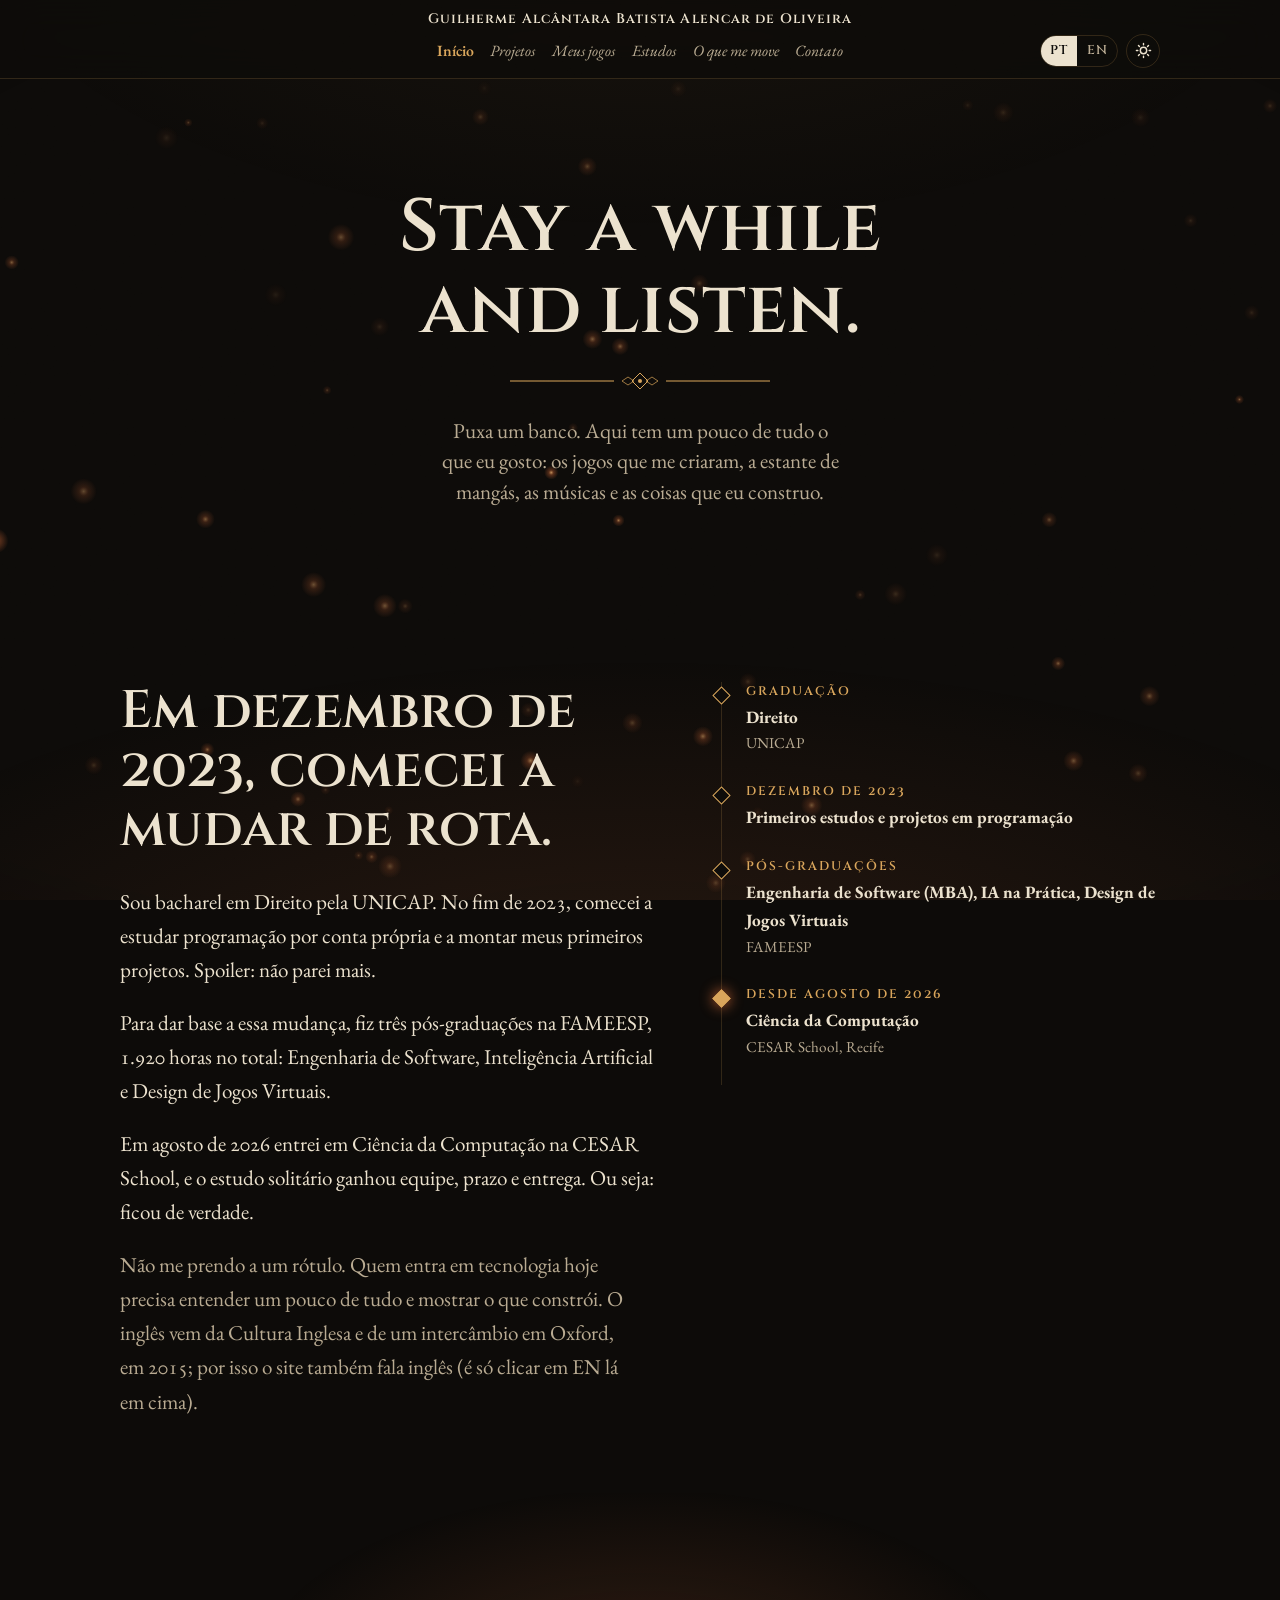
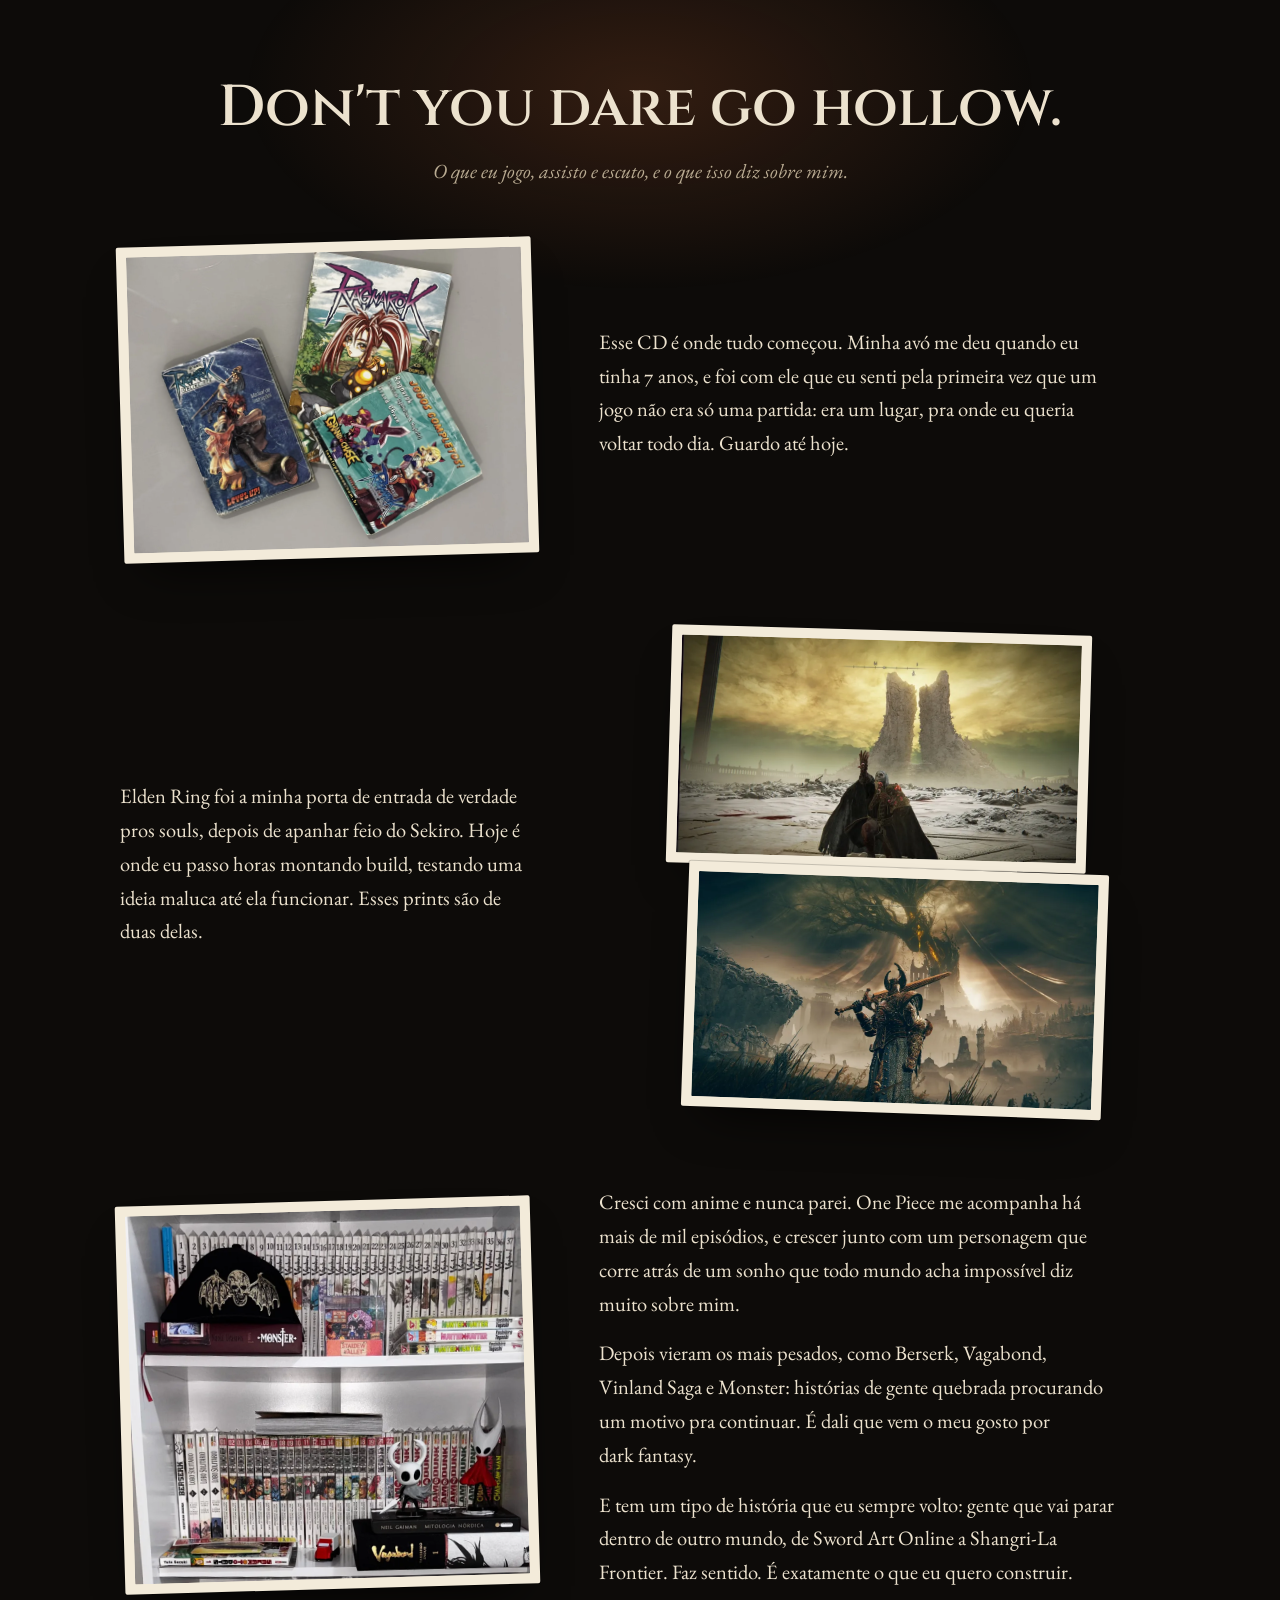
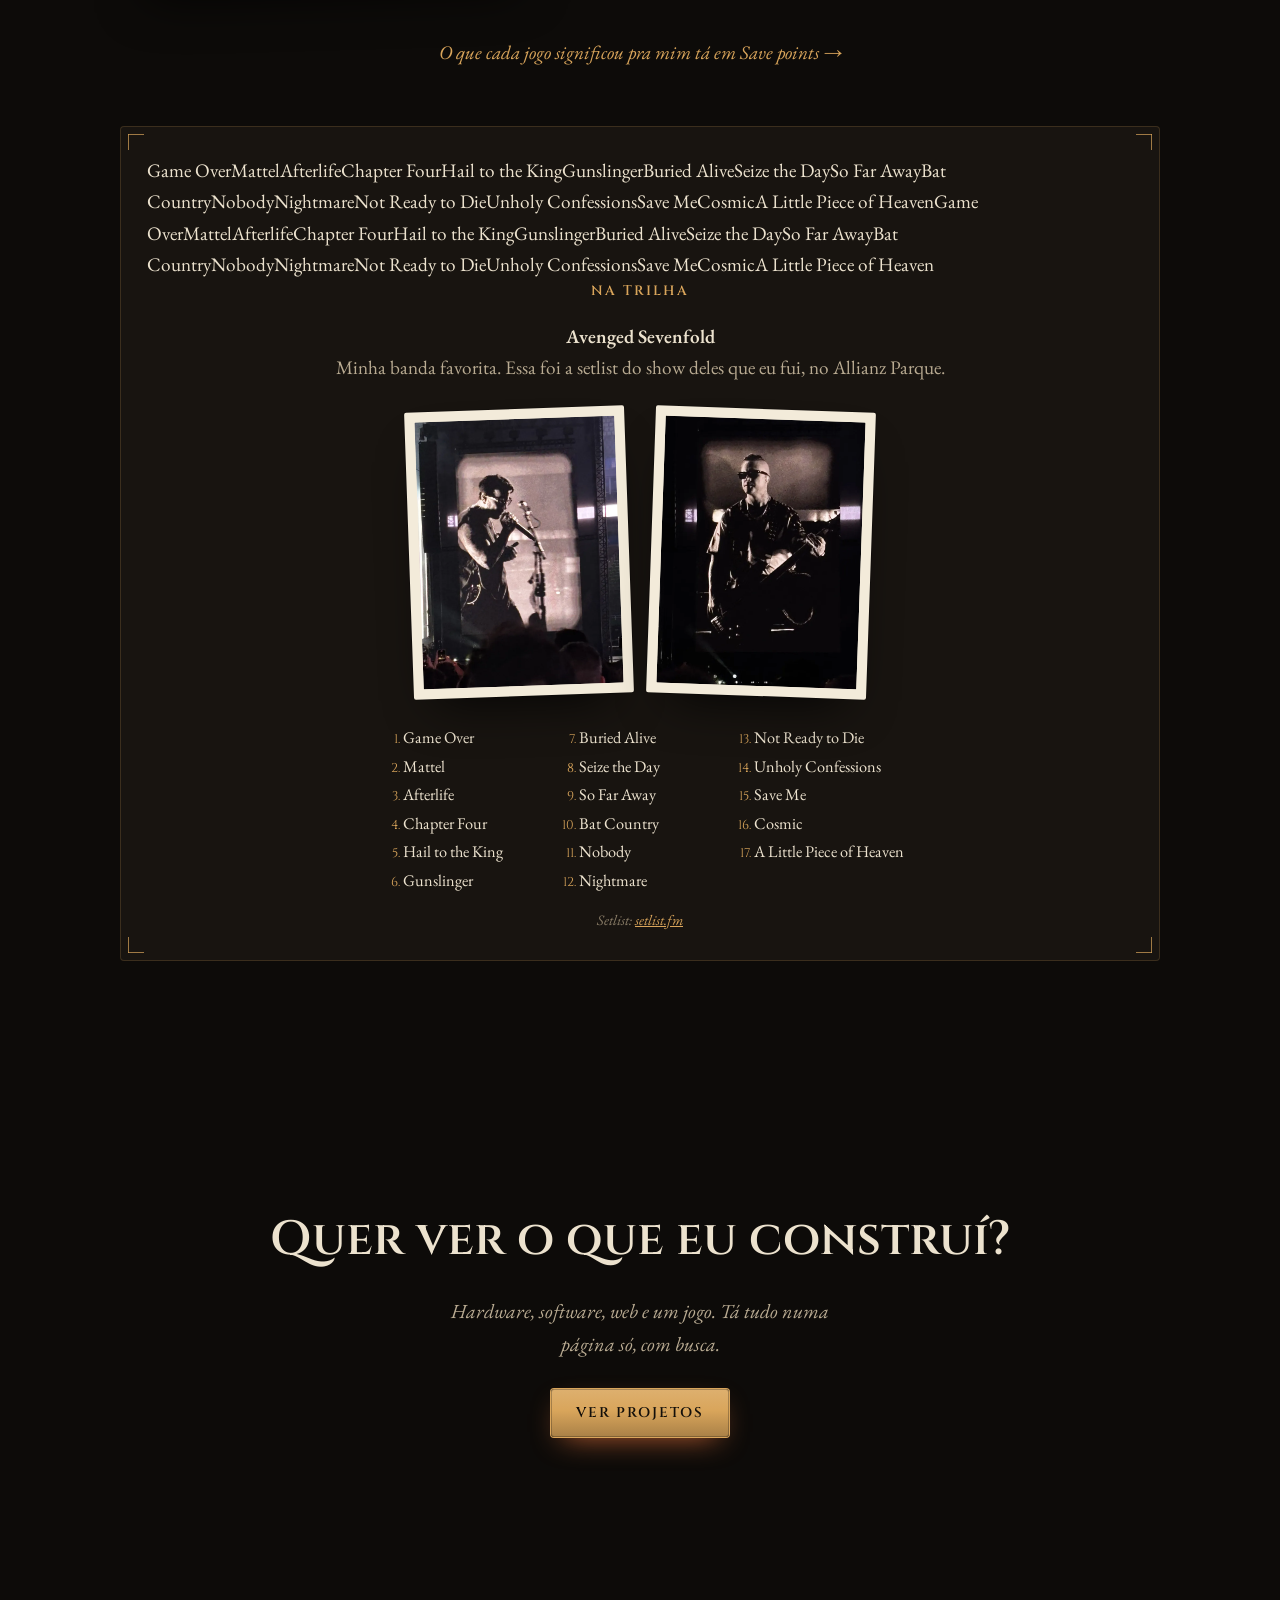
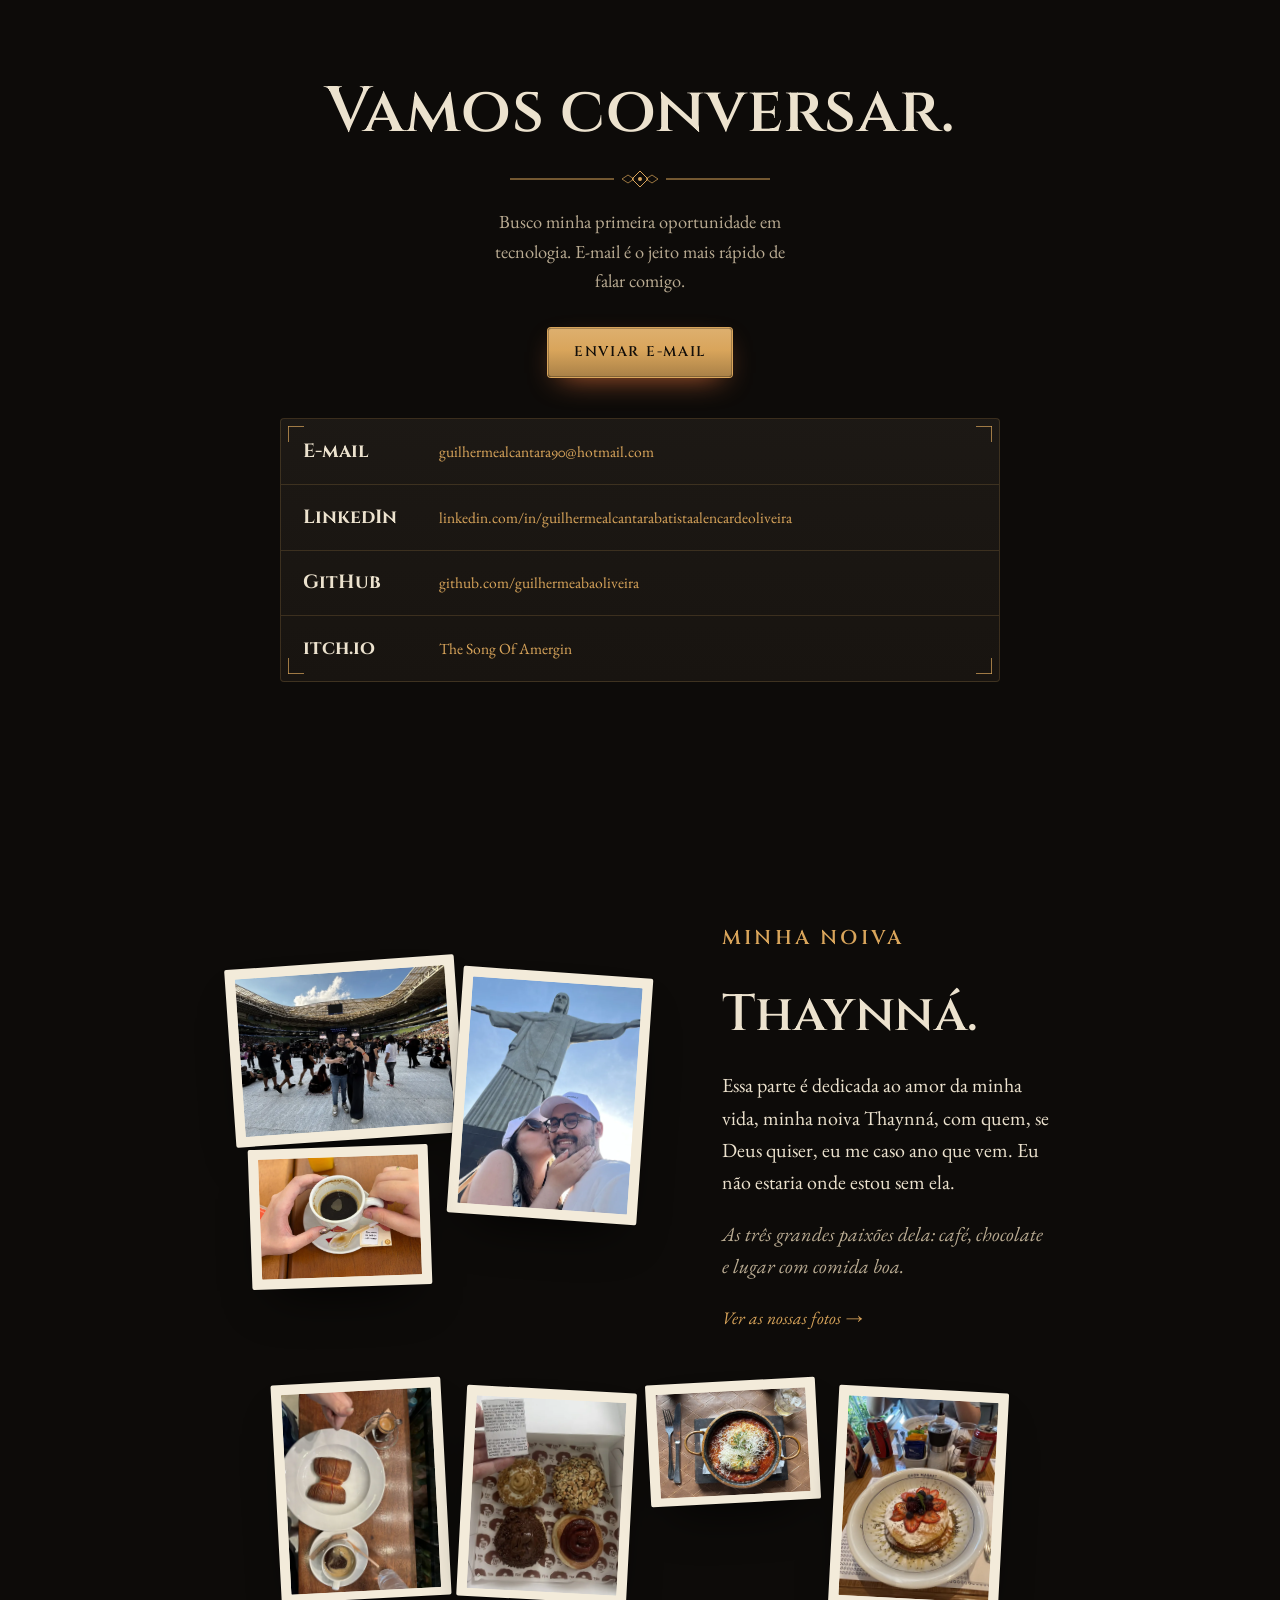
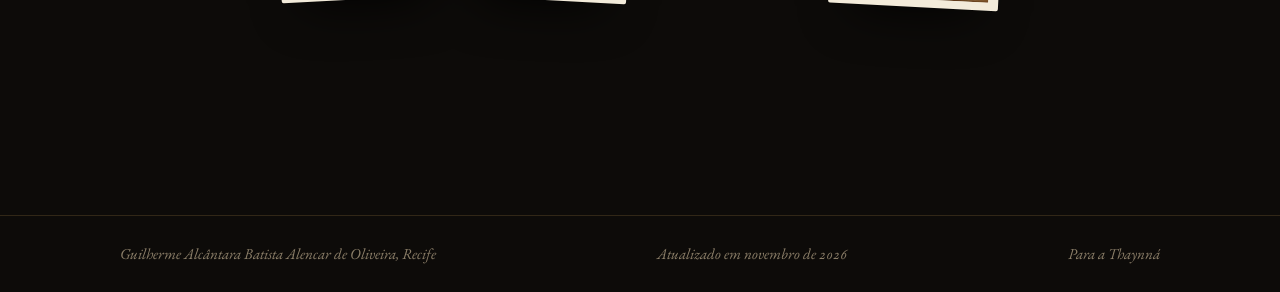
==== commit 7d7b65f5: "Card do Avenged Sevenfold no clima do site da banda" ====
--- a/index.html
+++ b/index.html
@@ -107,7 +107,8 @@
       </div>
       <p class="camp-more camp-center"><a href="jogos.html"><span lang="pt-BR">O que cada jogo significou pra mim tá em Save points →</span><span lang="en">What each game meant to me is in Save points →</span></a></p>
       <div class="camp-grid">
-        <article class="camp-card camp-wide rv">
+        <article class="camp-card camp-wide a7x rv">
+          <div class="a7x-scrawl" aria-hidden="true"><span>Game Over</span><span>Mattel</span><span>Afterlife</span><span>Chapter Four</span><span>Hail to the King</span><span>Gunslinger</span><span>Buried Alive</span><span>Seize the Day</span><span>So Far Away</span><span>Bat Country</span><span>Nobody</span><span>Nightmare</span><span>Not Ready to Die</span><span>Unholy Confessions</span><span>Save Me</span><span>Cosmic</span><span>A Little Piece of Heaven</span><span>Game Over</span><span>Mattel</span><span>Afterlife</span><span>Chapter Four</span><span>Hail to the King</span><span>Gunslinger</span><span>Buried Alive</span><span>Seize the Day</span><span>So Far Away</span><span>Bat Country</span><span>Nobody</span><span>Nightmare</span><span>Not Ready to Die</span><span>Unholy Confessions</span><span>Save Me</span><span>Cosmic</span><span>A Little Piece of Heaven</span></div>
           <h3><span lang="pt-BR">Na trilha</span><span lang="en">On the soundtrack</span></h3>
           <div class="trilha">
             <div class="trilha-txt">
--- a/assets/site.css
+++ b/assets/site.css
@@ -186,3 +186,394 @@
 .chapter-b p{font-size:1.12rem;line-height:1.75;margin:0 0 1.1rem}
 .chapter-b p.q{color:var(--ink-2)}
 .pull{margin:2rem 0;padding:0 0 0 1.4rem;border-left:3px solid var(--accent);font-weight:800;font-size:clamp(1.5rem,3vw,2.1rem);letter-spacing:-.03em;line-height:1.2}
+.sr-only{position:absolute;width:1px;height:1px;overflow:hidden;clip:rect(0 0 0 0);white-space:nowrap}
+.closing p{font-size:1.25rem;line-height:1.65}
+.closing .sign{font-weight:800;letter-spacing:-.02em;color:var(--accent);margin-top:1.4rem}
+.hero-name{margin:0 0 .9rem;font-size:.82rem;font-weight:600;letter-spacing:.14em;text-transform:uppercase;color:var(--accent)}
+
+/* ===================== ASSINATURA: dark fantasy (fogueira) / pergaminho ===================== */
+@font-face{font-family:"Cinzel";src:url(fonts/cinzel.woff2) format("woff2");font-weight:400 900;font-display:swap}
+@font-face{font-family:"EB Garamond";src:url(fonts/garamond.woff2) format("woff2");font-weight:400 800;font-display:swap}
+@font-face{font-family:"EB Garamond";src:url(fonts/garamond-i.woff2) format("woff2");font-weight:400 800;font-style:italic;font-display:swap}
+:root{--sans:"EB Garamond",Garamond,Georgia,serif;--display:"Cinzel","Trajan Pro",Georgia,serif}
+:root,[data-theme="dark"]{
+  --bg:#0D0B09;--bg-2:#17130F;--card:#181410;--ink:#ECE2CE;--ink-2:#B9AB92;--quiet:#8C7F69;
+  --line:rgba(217,165,91,.18);--accent:#D9A55B;--accent-ink:#130F0A;--ember:#E0703A;
+  --shadow:0 40px 90px -45px rgba(0,0,0,.9);
+  --glow:radial-gradient(120% 70% at 50% 115%,rgba(224,112,58,.13),transparent 60%),radial-gradient(90% 60% at 50% -10%,rgba(217,165,91,.06),transparent 60%);
+  --vign:radial-gradient(130% 100% at 50% 50%,transparent 55%,rgba(0,0,0,.55) 100%);
+  --grain-op:.07;
+}
+[data-theme="light"]{
+  --bg:#EEE4CE;--bg-2:#E5D8BB;--card:#F6EFDF;--ink:#2B2016;--ink-2:#5C4B37;--quiet:#7B6A51;
+  --line:rgba(90,62,30,.22);--accent:#8E3A1F;--accent-ink:#F6EFDF;--ember:#8E3A1F;
+  --shadow:0 30px 70px -45px rgba(70,45,20,.45);
+  --glow:radial-gradient(80% 60% at 50% 0%,rgba(255,250,235,.55),transparent 70%);
+  --vign:radial-gradient(130% 110% at 50% 45%,transparent 60%,rgba(110,70,30,.22) 100%);
+  --grain-op:.12;
+}
+html{background:var(--bg)}
+body{background:transparent;font-size:1.2rem;line-height:1.62;font-variant-numeric:oldstyle-nums}
+body::before,body::after{content:"";position:fixed;inset:0;pointer-events:none;z-index:-2}
+body::before{background:var(--glow),var(--vign)}
+body::after{z-index:60;opacity:var(--grain-op);mix-blend-mode:overlay;background-image:url("data:image/svg+xml,%3Csvg xmlns='http://www.w3.org/2000/svg' width='220' height='220'%3E%3Cfilter id='n'%3E%3CfeTurbulence type='fractalNoise' baseFrequency='.85' numOctaves='3' stitchTiles='stitch'/%3E%3CfeColorMatrix values='0 0 0 0 .5 0 0 0 0 .5 0 0 0 0 .5 0 0 0 1 0'/%3E%3C/filter%3E%3Crect width='100%25' height='100%25' filter='url(%23n)'/%3E%3C/svg%3E")}
+#embers{position:fixed;inset:0;width:100%;height:100%;pointer-events:none;z-index:-1}
+
+::selection{background:var(--accent);color:var(--accent-ink)}
+
+/* tipografia */
+h1,h2,h3,.kicker,.brand,.steps b,.fact .v,.btn,.hero-name,.page-hero .kick,.group-title,.path .when,.status time,.status .tag,.channels b,.spec th{font-family:var(--display)}
+.hero h1,.page-hero h1,.story h2,.game h2,.contact h2,.case h3,.block h2,.chapter-b h2,.kicker,.steps b,.fact .v{font-weight:600;letter-spacing:.005em;line-height:1.12}
+.hero h1{font-size:clamp(2.3rem,6vw,4.6rem);max-width:16ch}
+.page-hero h1{font-size:clamp(2.1rem,5.4vw,3.9rem);max-width:18ch}
+.contact h2{font-size:clamp(2.1rem,5.4vw,4rem)}
+.kicker{font-size:clamp(1.7rem,4.2vw,2.8rem)}
+.kicker b{font-weight:600}
+.case h3{font-size:clamp(1.5rem,3vw,2.2rem)}
+.steps b{font-size:clamp(1.4rem,3vw,2.2rem)}
+.fact .v{font-size:clamp(1.5rem,3.2vw,2.3rem);color:var(--accent)}
+.brand{font-weight:600;letter-spacing:.06em;font-size:.95rem}
+.nav{font-size:1.02rem}.nav a{font-style:italic}
+.nav a[aria-current="page"]{font-style:normal;color:var(--accent)}
+.lang button{font:600 .8rem var(--display);letter-spacing:.06em}
+.hero-name,.page-hero .kick,.path .when,.group-title{letter-spacing:.16em;text-transform:uppercase;font-size:.78rem;font-weight:600}
+.page-hero .kick{color:var(--accent)}
+.group-title{font-size:.9rem;color:var(--accent)}
+.hero .sub,.page-hero p.lead,.story p,.chapter-b p{font-size:clamp(1.18rem,1.7vw,1.32rem)}
+.case .ctx,.fact .l,.figcaption,.case figcaption,.shot-fig figcaption{font-style:italic}
+
+/* floreio sob títulos principais */
+.hero h1::after,.page-hero h1::after,.contact h2::after{content:"";display:block;width:min(260px,60%);height:18px;margin:1.3rem auto 0;background:url("data:image/svg+xml,%3Csvg xmlns='http://www.w3.org/2000/svg' viewBox='0 0 260 18'%3E%3Cg fill='none' stroke='%23D9A55B' stroke-width='1'%3E%3Cpath d='M0 9h104M156 9h104'/%3E%3Cpath d='M130 1l8 8-8 8-8-8z'/%3E%3Cpath d='M112 9l6-4 6 4-6 4zM136 9l6-4 6 4-6 4z' opacity='.7'/%3E%3C/g%3E%3Ccircle cx='130' cy='9' r='2' fill='%23D9A55B'/%3E%3C/svg%3E") center/contain no-repeat}
+.page-hero h1::after{margin-left:0}
+[data-theme="light"] .hero h1::after,[data-theme="light"] .page-hero h1::after,[data-theme="light"] .contact h2::after{filter:sepia(1) saturate(3) hue-rotate(-25deg) brightness(.55)}
+
+/* botões: placa de ouro gasto */
+.btn{border-radius:3px;padding:.8rem 1.6rem;font-size:.88rem;font-weight:600;letter-spacing:.12em;text-transform:uppercase;background:linear-gradient(180deg,color-mix(in srgb,var(--accent) 88%,#fff),var(--accent) 45%,color-mix(in srgb,var(--accent) 78%,#000));box-shadow:inset 0 0 0 1px rgba(0,0,0,.25),0 0 0 1px var(--accent),0 10px 30px -12px var(--ember)}
+.more{font-style:italic;font-size:1.1rem}
+
+/* molduras de item: cantos ornamentados */
+.case,.links-grid a,.steps-list li,.channels,.interests li{--c:color-mix(in srgb,var(--accent) 70%,transparent);border-radius:4px;border-color:var(--line);background:
+ linear-gradient(var(--c),var(--c)) left 7px top 7px/16px 1px no-repeat,linear-gradient(var(--c),var(--c)) left 7px top 7px/1px 16px no-repeat,
+ linear-gradient(var(--c),var(--c)) right 7px top 7px/16px 1px no-repeat,linear-gradient(var(--c),var(--c)) right 7px top 7px/1px 16px no-repeat,
+ linear-gradient(var(--c),var(--c)) left 7px bottom 7px/16px 1px no-repeat,linear-gradient(var(--c),var(--c)) left 7px bottom 7px/1px 16px no-repeat,
+ linear-gradient(var(--c),var(--c)) right 7px bottom 7px/16px 1px no-repeat,linear-gradient(var(--c),var(--c)) right 7px bottom 7px/1px 16px no-repeat,
+ linear-gradient(180deg,color-mix(in srgb,var(--card) 100%,#fff 2%),var(--card))}
+.interests li{border-radius:2px;padding:.45rem 1.1rem}
+.case{box-shadow:var(--shadow),inset 0 0 0 4px var(--card),inset 0 0 0 5px color-mix(in srgb,var(--accent) 12%,transparent)}
+.case figure img,.shot-fig img{border-radius:3px;border-color:var(--line)}
+.links-grid a:hover{border-color:var(--accent);box-shadow:0 0 30px -10px var(--ember)}
+.channels a:hover{background:color-mix(in srgb,var(--accent) 7%,transparent)}
+
+/* passos com numerais romanos */
+.steps-list li::before{content:counter(s,upper-roman);font-family:var(--display);background:none;color:var(--accent);border:1px solid var(--accent);border-radius:0;transform:rotate(45deg);width:2.1rem;height:2.1rem;margin:.3rem 0 1.1rem .3rem}
+.steps-list li{position:relative}
+
+/* linha do tempo: losangos */
+.path{border-left:1px solid var(--line)}
+.path li::before{border-radius:0;transform:rotate(45deg);left:-6.5px;width:11px;height:11px;border:1px solid var(--accent);background:var(--bg)}
+.path li.now::before{background:var(--accent);box-shadow:0 0 14px var(--ember)}
+.path .when{color:var(--accent)}
+
+/* divisórias ornamentais */
+.block,.chapter-b,.game{position:relative;border-top:0}
+.block::before,.chapter-b::before,.game::before{content:"";position:absolute;top:0;left:0;right:0;height:1px;background:linear-gradient(90deg,transparent,var(--line) 15%,color-mix(in srgb,var(--accent) 45%,transparent) 50%,var(--line) 85%,transparent)}
+.block::after,.chapter-b::after,.game::after{content:"";position:absolute;top:-4px;left:50%;width:8px;height:8px;margin-left:-4px;transform:rotate(45deg);background:var(--bg);border:1px solid var(--accent)}
+.chapter-b::before{right:auto;width:100%}
+.footer{border-top:1px solid var(--line)}
+.footer .wrap{font-style:italic;font-size:.95rem}
+
+/* citação destacada como inscrição */
+.pull{border-left:0;padding:0;text-align:center;font-family:var(--sans);font-style:italic;font-weight:500;font-size:clamp(1.6rem,3.2vw,2.3rem);letter-spacing:0;color:var(--accent)}
+.pull::before,.pull::after{content:"\2726";display:block;font-style:normal;font-size:.8rem;opacity:.7;margin:.6rem 0}
+.closing .sign{font-family:var(--sans);font-style:italic;font-weight:500;font-size:1.4rem}
+/* letra capitular nos capítulos */
+.chapter-b h2+p::first-letter{font-family:var(--display);float:left;font-size:3.3em;line-height:.82;padding:.08em .12em 0 0;color:var(--accent)}
+
+.spec th{font-size:.78rem;letter-spacing:.1em;text-transform:uppercase;color:var(--accent)}
+.bar{background:color-mix(in srgb,var(--bg) 82%,transparent);border-bottom-color:var(--line)}
+.sticky::after{background:linear-gradient(to top,var(--bg) 14%,color-mix(in srgb,var(--bg) 65%,transparent) 50%,transparent)}
+@media(prefers-reduced-motion:reduce){#embers{display:none}}
+.steps-list li::before{transform:none;border:0;width:2.6rem;height:2.6rem;margin:0 0 .9rem;font-size:.85rem;background:url("data:image/svg+xml,%3Csvg xmlns='http://www.w3.org/2000/svg' viewBox='0 0 40 40'%3E%3Cpath d='M20 1L39 20 20 39 1 20z' fill='none' stroke='%23D9A55B'/%3E%3C/svg%3E") center/contain no-repeat}
+[data-theme="light"] .steps-list li::before{background-image:url("data:image/svg+xml,%3Csvg xmlns='http://www.w3.org/2000/svg' viewBox='0 0 40 40'%3E%3Cpath d='M20 1L39 20 20 39 1 20z' fill='none' stroke='%238E3A1F'/%3E%3C/svg%3E")}
+/* relíquia: foto pessoal como polaroid sobre a mesa */
+.relic{margin:2.2rem 0 1rem;max-width:520px;background:#F3EBDA;padding:12px 12px 0;border-radius:2px;transform:rotate(-1.6deg);box-shadow:0 30px 60px -25px rgba(0,0,0,.85),0 0 0 1px rgba(0,0,0,.2);transition:transform .5s}
+.relic:hover{transform:rotate(0)}
+.relic img{width:100%;border-radius:1px}
+.relic figcaption{font-family:var(--sans);font-style:italic;color:#4A3B2A;text-align:center;padding:.7rem .4rem .9rem;font-size:1.05rem}
+@media(prefers-reduced-motion:reduce){.relic,.relic:hover{transform:none;transition:none}}
+/* fogueira: Stay a while and listen */
+.camp{position:relative}
+.camp-head{text-align:center;position:relative}
+.camp-head h2{font-family:var(--display);font-weight:600;font-size:clamp(2rem,5vw,3.6rem);line-height:1.08;margin:0}
+.camp-head .sub{color:var(--ink-2);font-style:italic;max-width:44ch;margin:1rem auto 0;font-size:1.25rem}
+.camp-grid{display:grid;grid-template-columns:repeat(3,1fr);gap:1.2rem;margin-top:clamp(2.4rem,5vw,3.6rem);position:relative}
+.camp-card{--c:color-mix(in srgb,var(--accent) 70%,transparent);border:1px solid var(--line);border-radius:4px;padding:1.8rem 1.6rem;background:
+ linear-gradient(var(--c),var(--c)) left 7px top 7px/16px 1px no-repeat,linear-gradient(var(--c),var(--c)) left 7px top 7px/1px 16px no-repeat,
+ linear-gradient(var(--c),var(--c)) right 7px top 7px/16px 1px no-repeat,linear-gradient(var(--c),var(--c)) right 7px top 7px/1px 16px no-repeat,
+ linear-gradient(var(--c),var(--c)) left 7px bottom 7px/16px 1px no-repeat,linear-gradient(var(--c),var(--c)) left 7px bottom 7px/1px 16px no-repeat,
+ linear-gradient(var(--c),var(--c)) right 7px bottom 7px/16px 1px no-repeat,linear-gradient(var(--c),var(--c)) right 7px bottom 7px/1px 16px no-repeat,var(--card)}
+.camp-card h3{font-family:var(--display);font-weight:600;font-size:.85rem;letter-spacing:.16em;text-transform:uppercase;color:var(--accent);margin:0 0 1.2rem;text-align:center}
+.camp-card ul{list-style:none;margin:0;padding:0}
+.camp-card li{padding:.9rem 0;border-top:1px solid var(--line)}
+.camp-card li:first-child{border-top:0;padding-top:0}
+.camp-card b{display:block;font-weight:600;font-size:1.15rem}
+.camp-card li>span,.camp-card li>span span{color:var(--ink-2);font-size:1.02rem;line-height:1.5}
+.camp-card .stats{display:block;margin-top:.4rem;font-size:.92rem;color:var(--quiet)}
+.camp-card .stats em{font-style:normal;color:var(--accent);font-family:var(--display);font-weight:600}
+@media(max-width:900px){.camp-grid{grid-template-columns:1fr}}
+/* Thaynná: polaroids espalhadas */
+.thay-head{text-align:center;max-width:46rem;margin:0 auto}
+.thay-head h2{font-family:var(--display);font-weight:600;font-size:clamp(2.4rem,6vw,4.4rem);line-height:1.05;margin:0}
+.thay-head .sub{color:var(--ink);font-size:clamp(1.2rem,1.8vw,1.38rem);margin:1.2rem auto 0;max-width:40ch}
+.thay-head .sub.q{color:var(--ink-2);font-style:italic;margin-top:.8rem}
+.polas{display:flex;flex-wrap:wrap;justify-content:center;gap:1.6rem 1.2rem;margin-top:clamp(2.6rem,6vw,4rem)}
+.pola{margin:0;width:min(230px,44vw);background:#F3EBDA;padding:10px 10px 0;border-radius:2px;box-shadow:0 26px 50px -24px rgba(0,0,0,.85),0 0 0 1px rgba(0,0,0,.18);transition:transform .45s cubic-bezier(.2,.7,.2,1)}
+.pola img{width:100%;aspect-ratio:4/5;object-fit:cover;border-radius:1px}
+.pola figcaption{font-family:var(--sans);font-style:italic;color:#4A3B2A;text-align:center;padding:.55rem .3rem .75rem;font-size:.98rem;line-height:1.3}
+.js .polas .pola.rv.in:nth-child(odd),.polas .pola:nth-child(odd){transform:rotate(-2.2deg)}
+.js .polas .pola.rv.in:nth-child(even),.polas .pola:nth-child(even){transform:rotate(1.8deg) translateY(14px)}
+.js .polas .pola.rv.in:hover,.polas .pola:hover{transform:rotate(0) translateY(-6px) scale(1.03);z-index:2}
+.pola-in{width:100%;margin-top:1rem;transform:rotate(-1.2deg)}
+.pola-in img{aspect-ratio:4/3}
+.camp-card a{color:var(--accent)}
+@media(prefers-reduced-motion:reduce){.pola,.polas .pola{transform:none!important;transition:none}}
+.setlist{margin-top:1.4rem;border-top:1px solid var(--line);padding-top:1rem}
+.setlist summary{cursor:pointer;font-family:var(--display);font-size:.8rem;letter-spacing:.12em;text-transform:uppercase;color:var(--accent);list-style:none}
+.setlist summary::-webkit-details-marker{display:none}
+.setlist summary::before{content:"+";display:inline-block;width:1.2em;font-family:var(--sans)}
+.setlist[open] summary::before{content:"\2212"}
+.setlist ol{margin:1rem 0 0;padding-left:1.6rem;columns:1;color:var(--ink-2);font-size:1.02rem;line-height:1.7}
+.setlist ol li{padding:0;border:0}
+.setlist ol li::marker{color:var(--accent);font-family:var(--display);font-size:.8em}
+.setlist .src{margin:.8rem 0 0;font-size:.9rem;font-style:italic;color:var(--quiet)}
+.setlist .src a{color:var(--accent)}
+.camp-grid{align-items:start}
+.pola-shelf img{aspect-ratio:auto}
+.pola-shelf{margin:0 0 1.6rem}
+/* nome completo no topo */
+.brand{font-size:.82rem;letter-spacing:.03em;white-space:normal;line-height:1.25;max-width:24rem}
+.nav{gap:1.05rem;font-size:.98rem}
+@media(max-width:1100px){.bar .wrap{height:auto;flex-wrap:wrap;padding-block:.6rem;row-gap:.4rem}.bar-r{width:100%;justify-content:space-between}.nav{overflow-x:auto;white-space:nowrap}}
+/* trilha em largura total */
+.camp-grid{grid-template-columns:repeat(2,1fr)}
+.camp-wide{grid-column:1/-1}
+.trilha{display:grid;grid-template-columns:.9fr 1.1fr;gap:clamp(1.4rem,4vw,3rem);align-items:start}
+.trilha-txt b{display:block;font-weight:600;font-size:1.2rem}
+.trilha-txt b.mt{margin-top:1.6rem;padding-top:1.2rem;border-top:1px solid var(--line)}
+.trilha-txt>span,.trilha-txt>span span{color:var(--ink-2)}
+.setlist-ol{margin:1rem 0 0;padding-left:1.7rem;columns:2;column-gap:1.6rem;color:var(--ink);font-size:1.02rem;line-height:1.75}
+.setlist-ol li{padding:0;border:0;break-inside:avoid}
+.setlist-ol li::marker{color:var(--accent);font-family:var(--display);font-size:.78em}
+.trilha .src{margin:.8rem 0 0;font-size:.9rem;font-style:italic;color:var(--quiet)}
+.trilha .src a{color:var(--accent)}
+.trilha-fotos{display:grid;grid-template-columns:repeat(3,1fr);gap:1rem}
+.trilha-fotos .pola{width:100%;padding-bottom:10px}
+.trilha-fotos .pola:nth-child(odd){transform:rotate(-1.8deg)}
+.trilha-fotos .pola:nth-child(even){transform:rotate(1.6deg) translateY(10px)}
+.trilha-fotos .pola:hover{transform:rotate(0) scale(1.04);z-index:2}
+.trilha-fotos .pola:first-child{grid-column:span 2}
+.trilha-fotos .pola:first-child img{aspect-ratio:4/3}
+.pola-in{padding-bottom:10px}
+.polas .pola{padding-bottom:10px}
+.thay-hero{text-align:center}.thay-hero h1,.thay-hero .lead{margin-left:auto;margin-right:auto}
+.thay-hero h1::after{margin-left:auto}
+@media(max-width:900px){.camp-grid{grid-template-columns:1fr}.trilha{grid-template-columns:1fr}}
+@media(max-width:520px){.setlist-ol{columns:1}.trilha-fotos{grid-template-columns:1fr 1fr}}
+@media(prefers-reduced-motion:reduce){.trilha-fotos .pola{transform:none!important}}
+.trilha-fotos{align-items:start}
+/* catálogo de projetos */
+.proj-tools{display:grid;gap:1rem;margin-bottom:2rem}
+.search input{width:100%;font:inherit;font-size:1.15rem;color:var(--ink);background:var(--card);border:1px solid var(--line);border-radius:4px;padding:.85rem 1.1rem;box-shadow:inset 0 0 0 4px var(--card),inset 0 0 0 5px color-mix(in srgb,var(--accent) 12%,transparent)}
+.search input:focus{outline:2px solid var(--accent);outline-offset:2px}
+.search input::placeholder{color:var(--quiet);font-style:italic}
+.chips{display:flex;flex-wrap:wrap;gap:.5rem}
+.chips button{font:600 .78rem var(--display);letter-spacing:.1em;text-transform:uppercase;color:var(--ink-2);background:none;border:1px solid var(--line);border-radius:2px;padding:.45rem .85rem;cursor:pointer}
+.chips button:hover{border-color:var(--accent);color:var(--ink)}
+.chips button[aria-pressed="true"]{background:var(--accent);border-color:var(--accent);color:var(--accent-ink)}
+.count{margin:0;color:var(--quiet);font-style:italic}
+.pgrid{list-style:none;margin:0;padding:0;display:grid;grid-template-columns:repeat(auto-fill,minmax(300px,1fr));gap:1.4rem}
+.pcard{--c:color-mix(in srgb,var(--accent) 70%,transparent);border:1px solid var(--line);border-radius:4px;overflow:hidden;background:var(--card);display:flex;flex-direction:column;transition:border-color .25s,box-shadow .25s,transform .25s}
+.pcard:hover{border-color:var(--accent);box-shadow:0 0 34px -12px var(--ember);transform:translateY(-3px)}
+.pcard[hidden]{display:none}
+.pcard>a{text-decoration:none;color:inherit;display:block}
+.pcard img{width:100%;aspect-ratio:16/10;object-fit:cover;border-bottom:1px solid var(--line);background:#000}
+.pc-body{display:block;padding:1.2rem 1.3rem .6rem}
+.pc-ctx{display:block;font-size:.88rem;font-style:italic;color:var(--quiet)}
+.pc-t{display:block;font-family:var(--display);font-weight:600;font-size:1.4rem;margin:.3rem 0 .4rem;line-height:1.15}
+.pc-d,.pc-d span{color:var(--ink-2);font-size:1.05rem;line-height:1.5}
+.pc-tags{list-style:none;display:flex;flex-wrap:wrap;gap:.4rem;margin:auto 0 0;padding:.4rem 1.3rem 1.3rem}
+.pc-tags li{font:600 .7rem var(--display);letter-spacing:.1em;text-transform:uppercase;color:var(--accent);border:1px solid var(--line);padding:.25rem .55rem;border-radius:2px}
+.empty{font-style:italic;color:var(--ink-2);text-align:center;padding:2rem 0}
+.back{display:inline-block;margin-bottom:1.2rem;color:var(--accent);text-decoration:none;font-style:italic}
+.back:hover{text-decoration:underline}
+.all-proj{text-align:center;margin:2.4rem 0 0}
+/* enquadramento: nunca cortar as imagens */
+.pola img,.pola-in img,.trilha-fotos .pola:first-child img{aspect-ratio:auto;object-fit:contain}
+.pcard img{aspect-ratio:16/10;object-fit:contain;background:var(--bg-2);padding:.6rem}
+.pc-art{display:grid;place-items:center;aspect-ratio:16/10;background:radial-gradient(70% 80% at 50% 60%,color-mix(in srgb,var(--ember) 22%,transparent),transparent 70%),var(--bg-2);border-bottom:1px solid var(--line);font-family:var(--display);font-weight:600;font-size:1.5rem;color:var(--accent);text-align:center;padding:1rem;letter-spacing:.04em}
+
+/* home: um pouco de mim, polaroids caindo na mesa */
+.me-scene{position:relative;height:420vh}
+.me-sticky{position:sticky;top:0;height:100dvh;display:grid;grid-template-columns:.9fr 1.1fr;gap:clamp(1.5rem,5vw,4rem);align-items:center}
+.me-txt h2{font-family:var(--display);font-weight:600;font-size:clamp(2rem,4.6vw,3.4rem);line-height:1.08;margin:0 0 1.6rem}
+.me-lines{list-style:none;margin:0;padding:0;position:relative;min-height:7.5em}
+.me-lines li{position:absolute;inset:0 0 auto 0;font-size:clamp(1.3rem,2.2vw,1.7rem);line-height:1.4;color:var(--ink);opacity:0;transform:translateY(16px);transition:opacity .5s,transform .5s}
+.me-lines li.on{opacity:1;transform:none}
+.me-lines a{color:var(--accent)}
+.me-table{position:relative;height:min(72vh,600px)}
+.me-p{position:absolute;left:50%;top:50%;width:min(320px,62%);margin:0;padding-bottom:10px;will-change:transform;transition:none}
+.me-p img{width:100%}
+@media(max-width:820px){.me-sticky{grid-template-columns:1fr;align-content:center;gap:1rem}.me-table{height:52vh}.me-lines{min-height:5em}.me-p{width:min(230px,58vw)}}
+
+/* páginas de projeto: telas que trocam com a rolagem */
+.shots-scene{position:relative;height:330vh}
+.shots-sticky{position:sticky;top:0;height:100dvh;display:grid;grid-template-columns:1.35fr .65fr;gap:clamp(1.5rem,4vw,3rem);align-items:center}
+.device{position:relative;aspect-ratio:16/10;border:1px solid var(--line);border-radius:6px;overflow:hidden;background:var(--bg-2);box-shadow:var(--shadow),0 0 0 6px var(--card),0 0 0 7px color-mix(in srgb,var(--accent) 25%,transparent)}
+.device .layer{position:absolute;inset:0;width:100%;height:100%;object-fit:contain;opacity:0;transform:scale(var(--s)) translate(var(--x),var(--y));transition:opacity .7s ease,transform .9s cubic-bezier(.2,.7,.2,1)}
+.device .layer.on{opacity:1}
+.shot-steps{list-style:none;margin:0;padding:0;position:relative;min-height:9em}
+.shot-steps li{position:absolute;inset:0 0 auto 0;font-size:clamp(1.25rem,2vw,1.6rem);line-height:1.4;opacity:0;transform:translateY(16px);transition:opacity .5s,transform .5s}
+.shot-steps li.on{opacity:1;transform:none}
+@media(max-width:820px){.shots-sticky{grid-template-columns:1fr;align-content:center}.shot-steps{min-height:6em}}
+.teaser{text-align:center}
+.teaser h2{font-family:var(--display);font-weight:600;font-size:clamp(1.9rem,4.4vw,3rem);margin:0}
+.teaser .sub{color:var(--ink-2);font-style:italic;font-size:1.25rem;margin:1rem auto 1.8rem;max-width:40ch}
+@media(prefers-reduced-motion:reduce){
+ .me-scene,.shots-scene{height:auto}
+ .me-sticky,.shots-sticky{position:relative;height:auto;padding-block:3rem}
+ .me-lines,.shot-steps{min-height:0}
+ .me-lines li,.shot-steps li{position:static;opacity:1;transform:none;margin-bottom:.8rem}
+ .me-table{height:auto;display:flex;flex-wrap:wrap;gap:1rem}
+ .me-p{position:static;transform:none!important;width:min(220px,44vw)}
+ .device .layer{transition:none}
+}
+.device{aspect-ratio:auto}
+.device .layer{transform:none;object-fit:contain}
+.hl{position:absolute;border:2px solid var(--accent);border-radius:6px;box-shadow:0 0 0 9999px rgba(0,0,0,.45),0 0 24px var(--ember);opacity:0;transition:opacity .5s;pointer-events:none}
+.hl.on{opacity:1}
+.trilha-fotos{grid-template-columns:1fr 1fr}.trilha-fotos .pola:first-child{grid-column:span 2}
+.save .era{margin:0 0 .4rem;font-family:var(--display);font-size:.75rem;letter-spacing:.16em;text-transform:uppercase;color:var(--accent)}
+.save .g-list{font-style:italic;color:var(--quiet);margin:-.6rem 0 1.2rem!important;font-size:1rem!important}
+.save h2+p.g-list+p::first-letter{font-family:var(--display);float:left;font-size:3.3em;line-height:.82;padding:.08em .12em 0 0;color:var(--accent)}
+.chapter-b a{color:var(--accent)}
+.camp-more{margin:1rem 0 0;font-style:italic}
+.camp-more a{color:var(--accent);text-decoration:none}.camp-more a:hover{text-decoration:underline}
+.save .g-list::first-letter{float:none;font-size:inherit;font-family:inherit;color:inherit;padding:0;line-height:inherit}
+/* sem letra capitular */
+.chapter-b h2+p::first-letter,.save h2+p.g-list+p::first-letter{float:none;font-size:inherit;font-family:inherit;color:inherit;padding:0;line-height:inherit}
+/* hero com foto */
+.hero-me{display:grid;grid-template-columns:auto 1fr;gap:clamp(2rem,6vw,5rem);align-items:center;text-align:left}
+.hero-me h1{margin:0;max-width:none}
+.hero-me h1::after{margin-left:0}
+.hero-me .sub{margin-left:0}
+.hero-me .cta{justify-content:flex-start}
+.hero-pola{width:clamp(220px,26vw,330px);transform:rotate(-3deg);padding-bottom:10px}
+.hero-pola img{width:100%}
+@media(max-width:760px){.hero-me{grid-template-columns:1fr;text-align:center;justify-items:center}.hero-me h1::after{margin-left:auto}.hero-me .sub{margin-left:auto}.hero-me .cta{justify-content:center}}
+/* texto que acende com a rolagem */
+.reveal-scene{position:relative;height:230vh}
+.reveal-sticky{position:sticky;top:0;height:100dvh;display:grid;place-items:center}
+.reveal-text{font-family:var(--sans);font-size:clamp(1.7rem,3.6vw,3rem);line-height:1.32;max-width:24ch;margin:0;text-align:center}
+.reveal-text .w{color:var(--ink);opacity:.16;transition:opacity .25s}
+.reveal-text .w.lit{opacity:1}
+@media(prefers-reduced-motion:reduce){.reveal-scene{height:auto}.reveal-sticky{position:relative;height:auto;padding-block:5rem}.reveal-text .w{opacity:1}}
+.relic-kid{max-width:300px;transform:rotate(2deg);margin:0 0 1.8rem}
+.g-shot{margin:1.6rem 0 .4rem}
+.foot-t{color:var(--quiet);font-style:italic;text-decoration:none}.foot-t:hover{color:var(--accent)}
+.camp-wall{margin-top:clamp(2rem,5vw,3rem)}
+.camp-wall .pola{width:min(300px,44vw)}
+.camp-center{text-align:center;margin:2rem 0 2.6rem}
+.camp-grid{grid-template-columns:1fr}
+.polas{align-items:flex-start}.camp-wall .pola{width:min(250px,44vw)}
+.camp-wall .pola{width:min(228px,44vw)}
+.thay-hero .lead{text-align:center}
+.camp-cats{display:grid;grid-template-columns:repeat(3,1fr);gap:1.4rem;margin-top:clamp(2rem,5vw,3rem)}
+.cat{--c:color-mix(in srgb,var(--accent) 70%,transparent);border:1px solid var(--line);border-radius:4px;padding:1.5rem 1.4rem 1.2rem;background:var(--card);display:flex;flex-direction:column}
+.cat h3{font-family:var(--display);font-weight:600;font-size:.85rem;letter-spacing:.16em;text-transform:uppercase;color:var(--accent);margin:0 0 1.1rem;text-align:center}
+.cat-pics{display:grid;gap:.8rem}
+.cat-pics .pola{width:100%;padding-bottom:10px}
+.cat-pics .pola:nth-child(odd){transform:rotate(-1.4deg)}.cat-pics .pola:nth-child(even){transform:rotate(1.2deg)}
+.cat p{margin:1rem 0 0;color:var(--ink-2);font-size:1.05rem;text-align:center;font-style:italic}
+@media(max-width:900px){.camp-cats{grid-template-columns:1fr}}
+.tela{margin-bottom:1.4rem}
+.tela-lead{text-align:center;color:var(--ink-2);font-style:italic;margin:-.4rem 0 1.6rem}
+.tela-cols{display:grid;grid-template-columns:1.1fr .9fr;gap:clamp(1.4rem,4vw,3rem)}
+.tela h4{font-family:var(--display);font-weight:600;font-size:.78rem;letter-spacing:.14em;text-transform:uppercase;color:var(--ink-2);margin:0 0 .9rem}
+.tela h4.mt{margin-top:1.6rem}
+.top{list-style:none;margin:0;padding:0;display:grid;gap:.55rem}
+.top li{display:grid;grid-template-columns:minmax(9rem,13rem) 1fr auto;align-items:center;gap:.8rem;border:0;padding:0}
+.t-name{font-weight:600;font-size:1.05rem;white-space:nowrap;overflow:hidden;text-overflow:ellipsis}
+.t-bar{height:6px;border-radius:3px;background:linear-gradient(90deg,var(--accent),var(--ember));width:var(--w);box-shadow:0 0 12px -2px var(--ember)}
+.t-n{color:var(--quiet);font-size:.92rem;white-space:nowrap}
+.tags-list{list-style:none;margin:0;padding:0;display:flex;flex-wrap:wrap;gap:.45rem}
+.tags-list li{border:1px solid var(--line);border-radius:2px;padding:.3rem .7rem;font-size:.98rem;color:var(--ink)}
+@media(max-width:900px){.tela-cols{grid-template-columns:1fr}.top li{grid-template-columns:8rem 1fr auto}}
+.tela .tags-list li>span,.tela .tags-list li>span span{color:var(--ink);font-size:.98rem;line-height:1.4}
+.tela .top li>span.t-name,.tela .top li>span.t-name span{color:var(--ink);font-size:1.05rem}
+.tela .top li>span.t-n,.tela .top li>span.t-n span{color:var(--quiet);font-size:.92rem}
+.trilha{grid-template-columns:1fr;max-width:760px;margin:0 auto;text-align:center}
+.trilha .setlist-ol{columns:3;text-align:left;display:inline-block;margin-top:1.4rem}
+@media(max-width:700px){.trilha .setlist-ol{columns:2}}
+.pairs{display:grid;gap:clamp(2.6rem,6vw,4.5rem);margin-top:clamp(2.4rem,5vw,3.4rem)}
+.pair{display:grid;grid-template-columns:.85fr 1.15fr;gap:clamp(1.6rem,5vw,4rem);align-items:center}
+.pair.rev .pair-pics{order:2}
+.pair-pics{display:grid;gap:1rem;justify-items:center}
+.pair-pics .pola{width:min(100%,420px);padding-bottom:10px;transform:rotate(-1.6deg)}
+.pair.rev .pair-pics .pola{transform:rotate(1.6deg)}
+.pair-pics.two .pola:last-child{transform:rotate(2deg);margin-top:-1rem;margin-left:2rem}
+.pair-txt p{font-size:clamp(1.15rem,1.6vw,1.28rem);line-height:1.65;margin:0 0 1rem;max-width:52ch}
+@media(max-width:820px){.pair{grid-template-columns:1fr}.pair.rev .pair-pics{order:0}}
+.a7x-pics{display:flex;justify-content:center;gap:1.4rem;margin:1.6rem 0 .4rem}
+.a7x-pics .pola{width:min(220px,40vw);padding-bottom:10px}
+.a7x-pics .pola:first-child{transform:rotate(-2deg)}.a7x-pics .pola:last-child{transform:rotate(2deg)}
+.thay-mini-in{display:grid;grid-template-columns:auto 1fr;gap:clamp(2rem,6vw,4.5rem);align-items:center;max-width:900px}
+.tm-pics{display:flex;align-items:flex-start}
+.tm-pics .pola{width:min(190px,38vw);padding-bottom:10px}
+.tm-pics .pola:first-child{transform:rotate(-4deg)}
+.tm-pics .pola:last-child{transform:rotate(5deg) translateY(30px);margin-left:-40px}
+.tm-txt h2{font-family:var(--display);font-weight:600;font-size:clamp(2rem,4.6vw,3.2rem);margin:0 0 .8rem}
+.tm-txt p{font-size:1.25rem;max-width:36ch;margin:0 0 1.2rem}
+@media(max-width:760px){.thay-mini-in{grid-template-columns:1fr;justify-items:center;text-align:center}.tm-txt p{margin-inline:auto}}
+/* volta o brilho da fogueira atrás da seção */
+.camp{position:relative}
+.camp::before{content:"";position:absolute;left:50%;top:-4rem;width:min(1100px,100%);height:560px;transform:translateX(-50%);background:radial-gradient(50% 50% at 50% 35%,color-mix(in srgb,var(--ember) 18%,transparent),transparent 72%);pointer-events:none;z-index:-1}
+.tm-pics{position:relative;width:min(420px,80vw);height:330px;display:block}
+.tm-pics .pola{position:absolute;width:min(190px,40vw);margin:0}
+.tm-pics .pola:nth-child(1){left:0;top:10px;transform:rotate(-5deg);z-index:1;width:min(230px,46vw)}
+.tm-pics .pola:nth-child(2){left:170px;top:0;transform:rotate(4deg);z-index:2}
+.tm-pics .pola:nth-child(3){left:110px;top:150px;transform:rotate(-2deg);z-index:3;margin:0}
+@media(max-width:760px){.tm-pics{height:300px}.tm-pics .pola:nth-child(2){left:44%}.tm-pics .pola:nth-child(3){left:22%}}
+.tm-pics .pola:nth-child(1){left:0;top:0;transform:rotate(-4deg)}
+.tm-pics .pola:nth-child(2){left:225px;top:10px;transform:rotate(4deg)}
+.tm-pics .pola:nth-child(3){left:20px;top:185px;transform:rotate(-2deg);width:min(180px,38vw)}
+@media(max-width:760px){.tm-pics .pola:nth-child(2){left:52%}.tm-pics .pola:nth-child(3){left:4%}}
+.tm-pass{font-style:italic;color:var(--ink-2)}
+.tm-food{display:flex;justify-content:center;flex-wrap:wrap;gap:1rem;margin-top:3rem}
+.tm-food .pola{width:min(170px,40vw);padding-bottom:8px}
+.tm-food .pola:nth-child(odd){transform:rotate(-3deg)}.tm-food .pola:nth-child(even){transform:rotate(3deg) translateY(8px)}
+.thay-food{text-align:center;padding-block:clamp(3rem,7vw,5rem) 0}
+.thay-food h2{font-family:var(--display);font-weight:600;font-size:clamp(1.8rem,4vw,2.8rem);margin:0}
+.thay-food .lead{color:var(--ink-2);font-style:italic;margin:.8rem auto 0;max-width:40ch}
+.tm-food{align-items:flex-start}
+.intro-g p{font-size:clamp(1.25rem,1.9vw,1.42rem)!important;line-height:1.7}
+/* cabeçalho: nome centralizado, menu embaixo */
+.bar .wrap{display:grid;grid-template-columns:1fr auto;grid-template-areas:"brand brand" "nav ctrl";height:auto;row-gap:.35rem;padding-block:.7rem .6rem}
+.brand{grid-area:brand;justify-self:center;text-align:center;max-width:none;white-space:nowrap;font-size:.86rem;letter-spacing:.08em;cursor:default}
+.bar-r{display:contents}
+.nav{grid-area:nav;justify-self:center;padding-left:120px}
+.ctrl{grid-area:ctrl}
+@media(max-width:1100px){.bar-r{display:contents}.nav{padding-left:0;justify-self:start}}
+@media(max-width:720px){.bar .wrap{grid-template-columns:1fr;grid-template-areas:"brand" "nav" "ctrl"}.brand{white-space:normal;font-size:.78rem}.ctrl{justify-self:center}.nav{justify-self:stretch}}
+.bar .wrap{grid-template-columns:1fr auto 1fr;grid-template-areas:"brand brand brand" ". nav ctrl"}
+.nav{padding-left:0;justify-self:center}
+.ctrl{justify-self:end}
+@media(max-width:1000px){.bar .wrap{grid-template-columns:1fr auto;grid-template-areas:"brand brand" "nav ctrl"}.nav{justify-self:start}}
+@media(max-width:720px){.bar .wrap{grid-template-columns:1fr;grid-template-areas:"brand" "nav" "ctrl"}.ctrl{justify-self:center}.nav{justify-self:stretch}}
+.save .gen{color:var(--ink-2);font-style:italic}
+.pcard img[src*="amergin"]{object-fit:contain;background:#0b1a14;padding:0}
+.g-old img{max-width:560px;border-radius:3px;filter:saturate(.9)}
+.g-pair{display:grid;grid-template-columns:.75fr 1fr;gap:1rem;align-items:start;max-width:640px;margin:1.4rem 0 .4rem}
+.g-pair .g-shot{margin:0}
+.g-pair img{width:100%;max-width:none}
+.g-small{grid-template-columns:1fr 1fr;max-width:560px}
+.g-label{font-family:var(--display);font-size:.74rem!important;letter-spacing:.14em;text-transform:uppercase;color:var(--accent);margin:1.6rem 0 -.6rem!important}
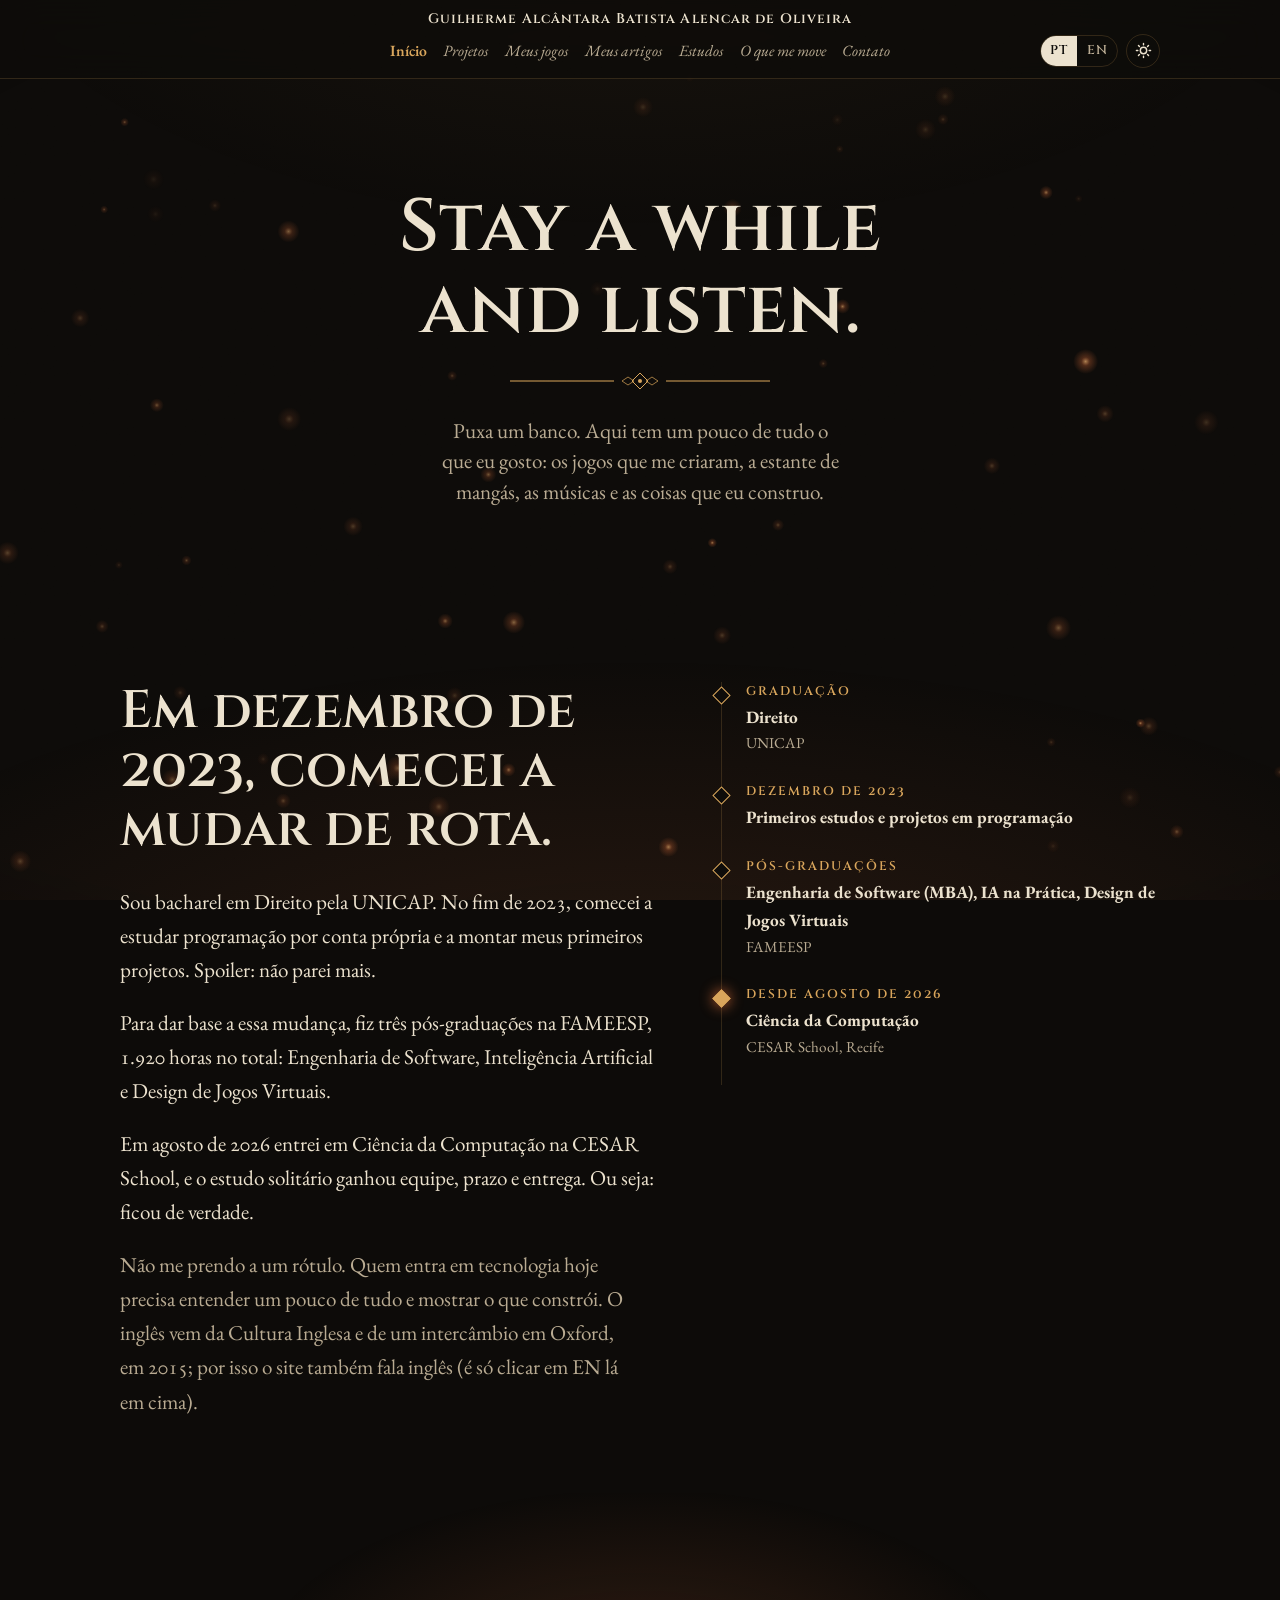
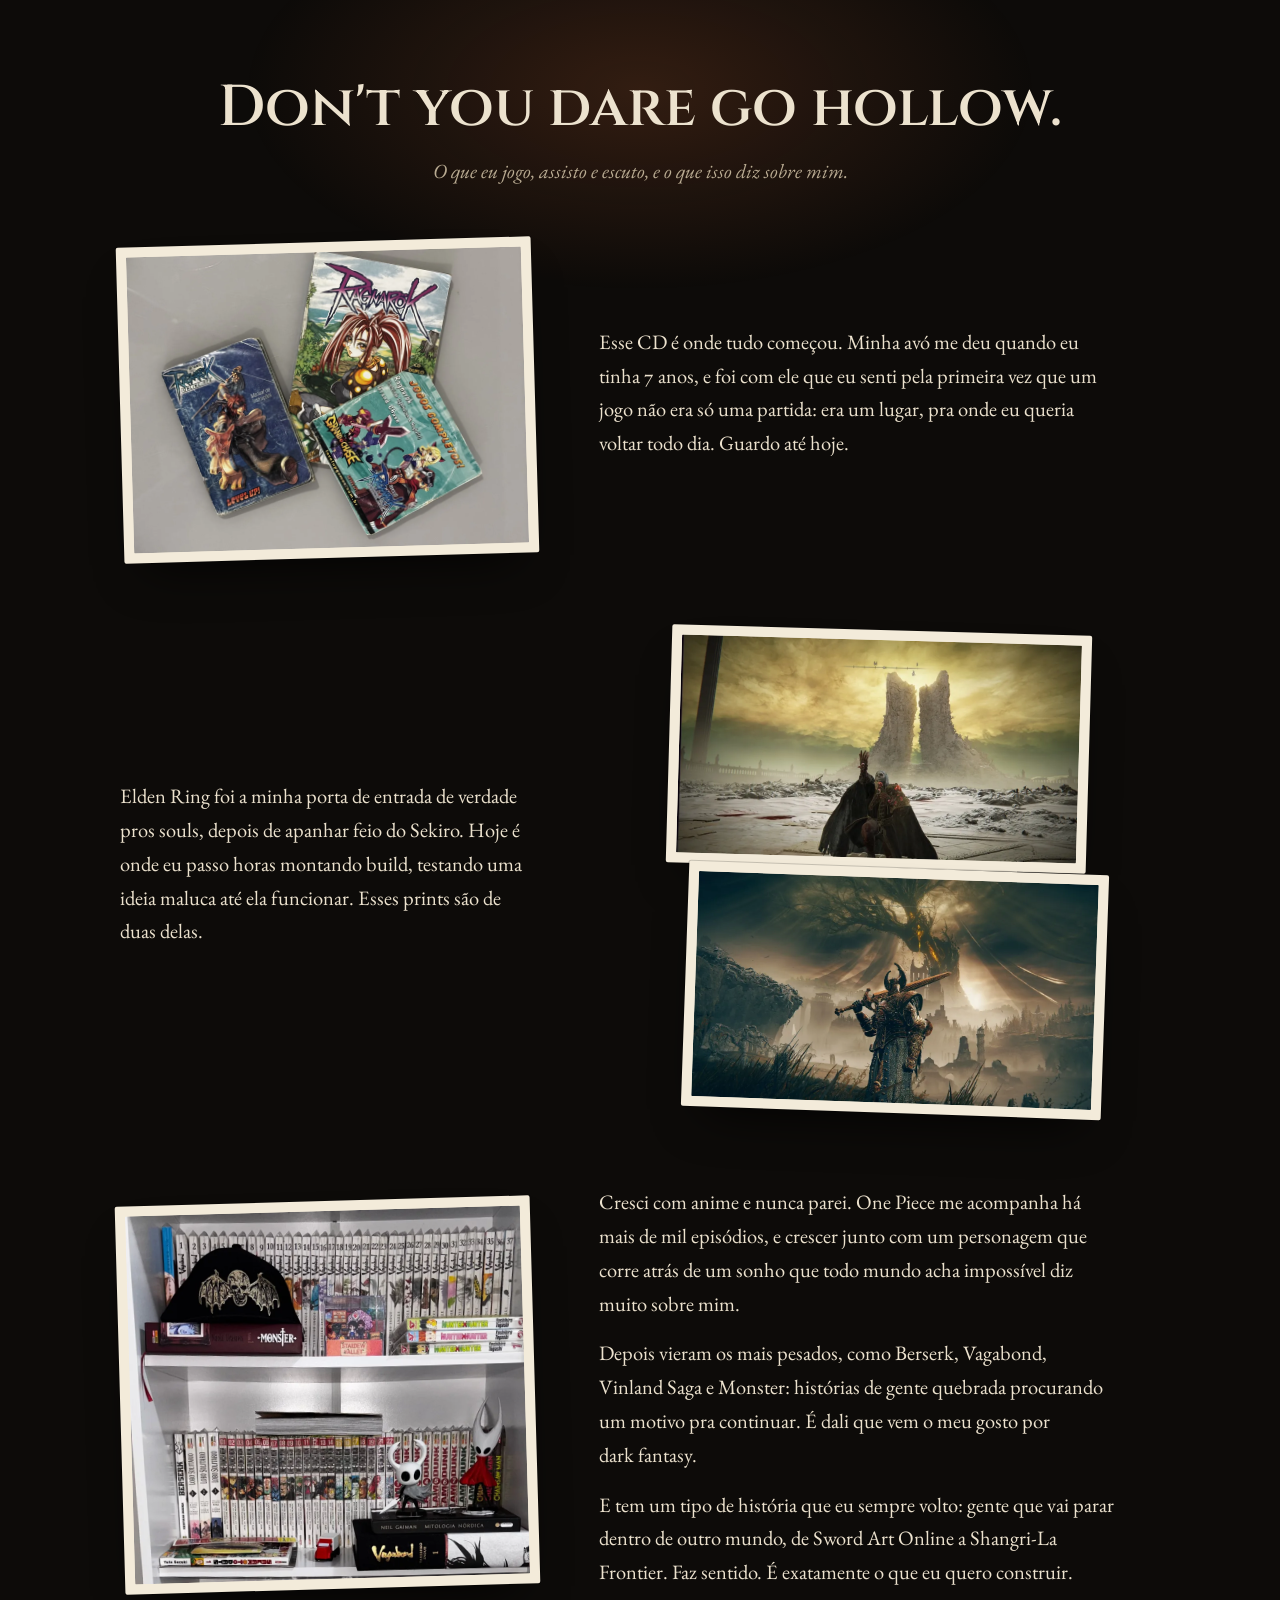
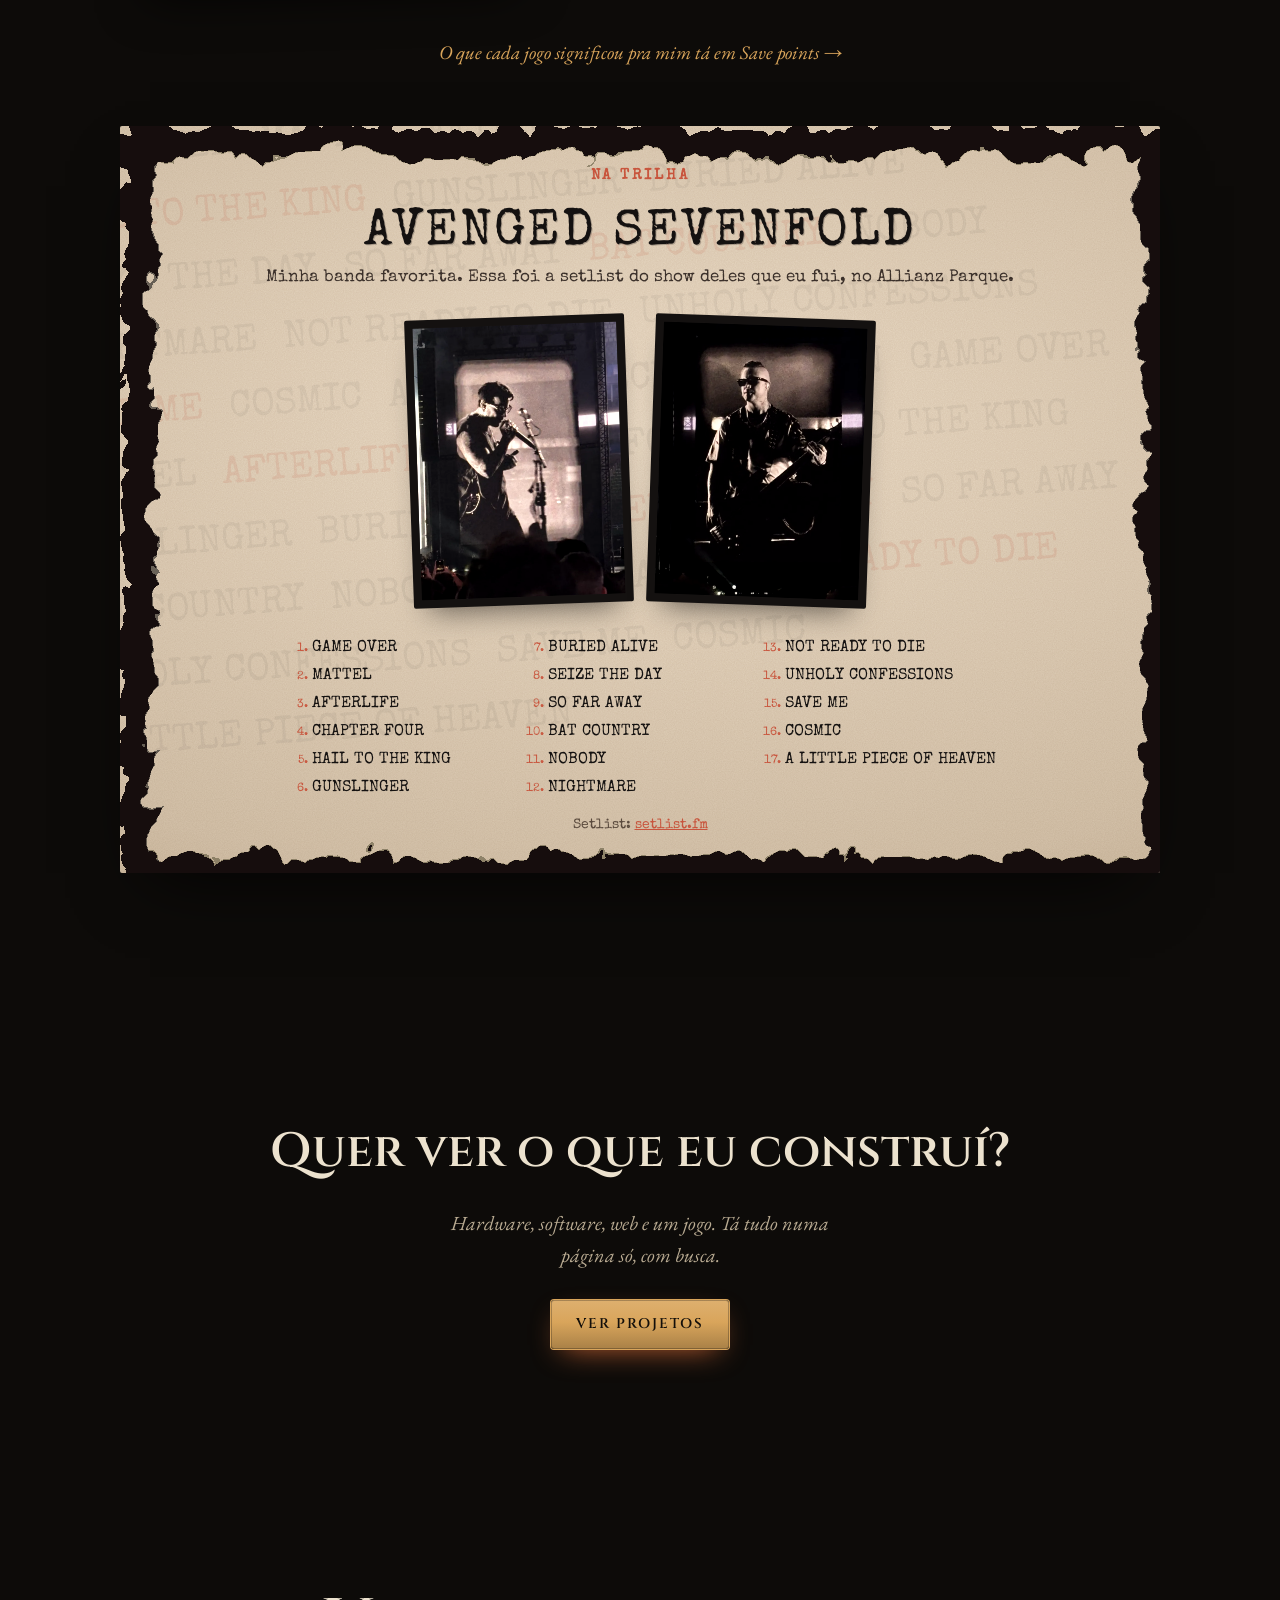
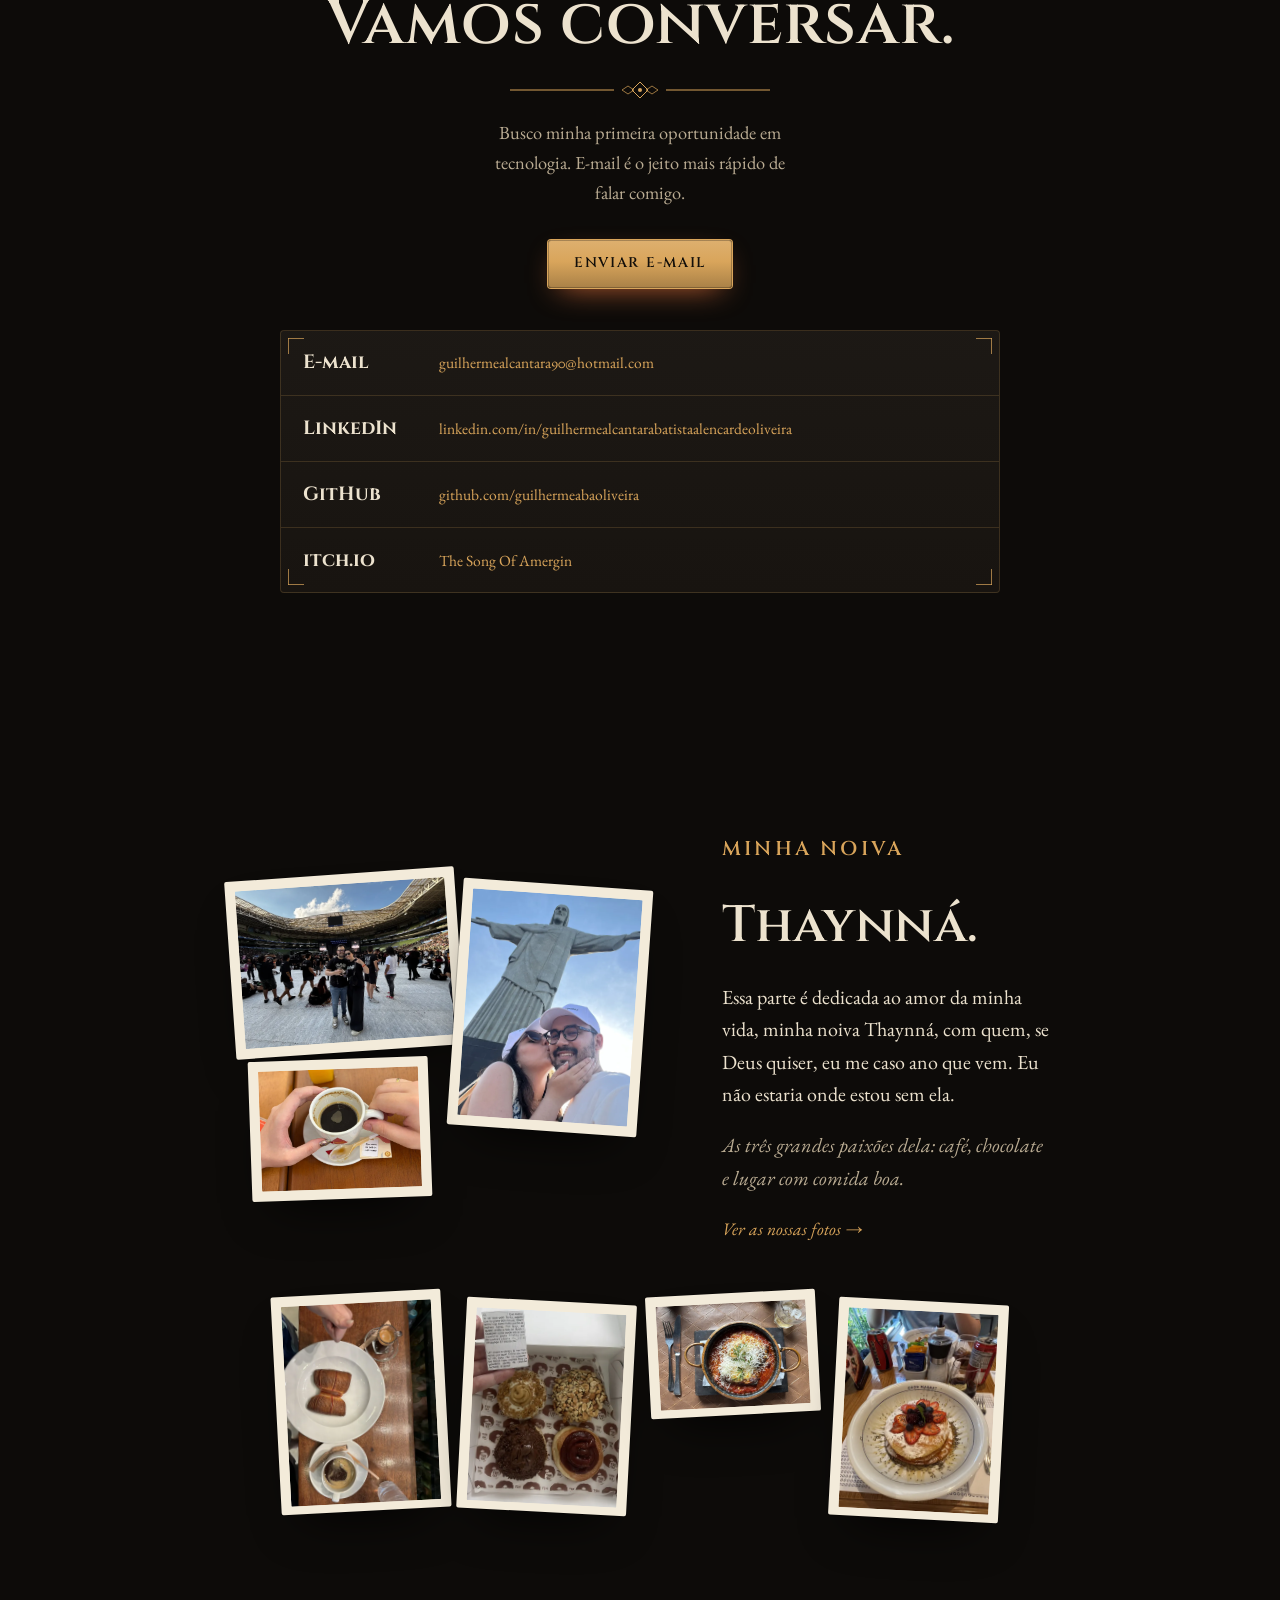
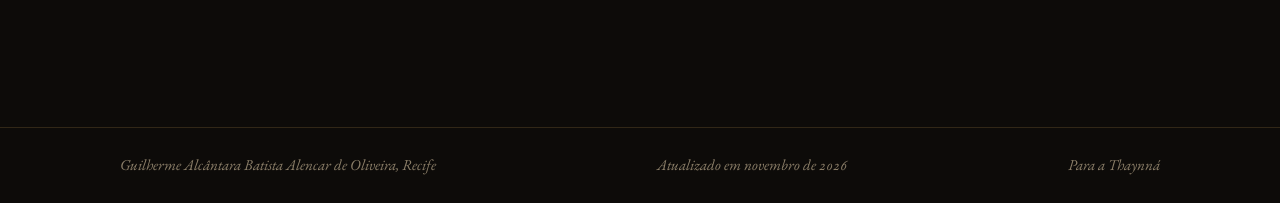
==== commit b37bb685: "Meus artigos, projetos em grade no celular e validação documentada" ====
--- a/index.html
+++ b/index.html
@@ -39,6 +39,7 @@
         <a href="index.html" aria-current="page"><span lang="pt-BR">Início</span><span lang="en">Home</span></a>
         <a href="projetos.html"><span lang="pt-BR">Projetos</span><span lang="en">Projects</span></a>
         <a href="jogos.html"><span lang="pt-BR">Meus jogos</span><span lang="en">My games</span></a>
+        <a href="artigos.html"><span lang="pt-BR">Meus artigos</span><span lang="en">My articles</span></a>
         <a href="estudos.html"><span lang="pt-BR">Estudos</span><span lang="en">Learning</span></a>
         <a href="inspiracao.html"><span lang="pt-BR">O que me move</span><span lang="en">What drives me</span></a>
         <a href="index.html#contato"><span lang="pt-BR">Contato</span><span lang="en">Contact</span></a>
--- a/assets/site.css
+++ b/assets/site.css
@@ -577,3 +577,60 @@
 .g-pair img{width:100%;max-width:none}
 .g-small{grid-template-columns:1fr 1fr;max-width:560px}
 .g-label{font-family:var(--display);font-size:.74rem!important;letter-spacing:.14em;text-transform:uppercase;color:var(--accent);margin:1.6rem 0 -.6rem!important}
+/* Na trilha: no clima do site do Avenged Sevenfold (papel, máquina de escrever, tinta) */
+@font-face{font-family:"Special Elite";src:url(fonts/special-elite.woff2) format("woff2");font-display:swap}
+.a7x{--paper:#D4C2AA;--paper-2:#EEDEC9;--ink:#141110;--red:#C8553D;position:relative;overflow:hidden;color:var(--ink);border:0;border-radius:2px;padding:2.4rem clamp(1.4rem,4vw,3rem) 2.2rem;
+ background:radial-gradient(120% 90% at 50% 40%,var(--paper-2),var(--paper) 70%,#BFA98C);
+ box-shadow:0 30px 70px -30px rgba(0,0,0,.85)}
+.a7x::before{content:"";position:absolute;inset:-6px;pointer-events:none;z-index:1;
+ background:url("data:image/svg+xml,%3Csvg xmlns='http://www.w3.org/2000/svg' viewBox='0 0 400 300' preserveAspectRatio='none'%3E%3Cfilter id='r'%3E%3CfeTurbulence baseFrequency='.045' numOctaves='3' seed='7'/%3E%3CfeDisplacementMap in='SourceGraphic' scale='14'/%3E%3C/filter%3E%3Crect x='6' y='6' width='388' height='288' fill='none' stroke='%23141110' stroke-width='12' filter='url(%23r)'/%3E%3C/svg%3E") center/100% 100% no-repeat}
+.a7x::after{content:"";position:absolute;inset:0;pointer-events:none;opacity:.35;mix-blend-mode:multiply;background-image:url("data:image/svg+xml,%3Csvg xmlns='http://www.w3.org/2000/svg' width='200' height='200'%3E%3Cfilter id='n'%3E%3CfeTurbulence type='fractalNoise' baseFrequency='.9' numOctaves='3'/%3E%3CfeColorMatrix values='0 0 0 0 .45 0 0 0 0 .35 0 0 0 0 .25 0 0 0 .55 0'/%3E%3C/filter%3E%3Crect width='100%25' height='100%25' filter='url(%23n)'/%3E%3C/svg%3E")}
+.a7x>*{position:relative;z-index:2}
+.a7x .a7x-scrawl{position:absolute;inset:0;z-index:0;display:flex;flex-wrap:wrap;align-content:flex-start;gap:.2rem 1.4rem;padding:1rem;transform:rotate(-4deg) scale(1.15);pointer-events:none;overflow:hidden}
+.a7x .a7x-scrawl span{font-family:"Special Elite",monospace;font-size:clamp(1.3rem,2.6vw,2.1rem);text-transform:uppercase;color:rgba(20,17,16,.05);white-space:nowrap}
+.a7x .a7x-scrawl span:nth-child(5n){color:rgba(200,85,61,.12)}
+.a7x h3{font-family:"Special Elite",monospace;letter-spacing:.18em;color:var(--red);font-size:.95rem}
+.a7x .trilha-txt b{font-family:"Special Elite",monospace;font-weight:400;text-transform:uppercase;font-size:clamp(1.9rem,4.6vw,3.2rem);letter-spacing:.04em;color:var(--ink);line-height:1;text-shadow:1px 1px 0 rgba(20,17,16,.25)}
+.a7x .trilha-txt>span,.a7x .trilha-txt>span span{color:#3B302A;font-family:"Special Elite",monospace;font-size:1.05rem}
+.a7x .setlist-ol{font-family:"Special Elite",monospace;color:var(--ink);font-size:1rem;text-transform:uppercase}
+.a7x .setlist-ol li::marker{color:var(--red);font-family:"Special Elite",monospace}
+.a7x .src,.a7x .src span{color:#5A4A3D;font-family:"Special Elite",monospace;font-style:normal}
+.a7x .src a{color:var(--red)}
+.a7x .a7x-pics .pola{background:#141110;padding:8px 8px 8px;box-shadow:0 18px 30px -16px rgba(0,0,0,.6)}
+.a7x .a7x-pics img{filter:contrast(1.08) sepia(.15)}
+/* centralizar páginas de leitura no computador */
+.story-long .chapter-b{margin-inline:auto}
+.page-hero:has(~ .story-long){max-width:calc(760px + 2 * clamp(1.2rem,5vw,2.5rem))}
+.g-duo{grid-template-columns:1fr 1fr;max-width:none}
+/* celular: menos espaço vazio, mais coisa por tela */
+@media(max-width:600px){
+ body{font-size:1.04rem;line-height:1.55}
+ .wrap{padding-inline:1rem}
+ .sec{padding-block:2.6rem}
+ .hero{padding-block:2.6rem 1.4rem}
+ .hero h1{font-size:2.1rem}
+ .page-hero{padding-block:2.2rem 1rem}
+ .page-hero h1{font-size:1.95rem}
+ .hero .sub,.page-hero p.lead,.story p,.chapter-b p,.pair-txt p{font-size:1.04rem!important;line-height:1.6}
+ .chapter-b{padding-block:1.6rem}
+ .chapter-b h2,.block h2,.story h2,.camp-head h2,.contact h2,.teaser h2,.tm-txt h2{font-size:1.55rem}
+ .pairs{gap:2rem}
+ .pair{gap:1rem}
+ .pair-pics .pola{width:min(80%,300px)}
+ .pair-pics.two{grid-template-columns:1fr 1fr;justify-items:stretch}
+ .pair-pics.two .pola,.pair-pics.two .pola:last-child{width:100%;margin:0}
+ .polas{display:grid;grid-template-columns:1fr 1fr;gap:.9rem}
+ .polas .pola,.camp-wall .pola{width:100%}
+ .polas .pola:nth-child(even){transform:rotate(1.5deg)}
+ .tm-food{display:grid;grid-template-columns:1fr 1fr;gap:.8rem}
+ .tm-food .pola{width:100%}
+ .relic,.relic-kid{max-width:70%}
+ .g-shot{margin:1rem 0 .2rem}
+ .pgrid{gap:1rem}
+ .a7x{padding:1.8rem 1.1rem}
+ .a7x .setlist-ol{columns:2;font-size:.85rem}
+ .story{gap:1.6rem}
+ .bar .wrap{padding-block:.5rem .4rem;row-gap:.25rem}
+ .channels a{padding:.8rem 1rem}
+}
+.g-duo{margin-bottom:1.4rem}
